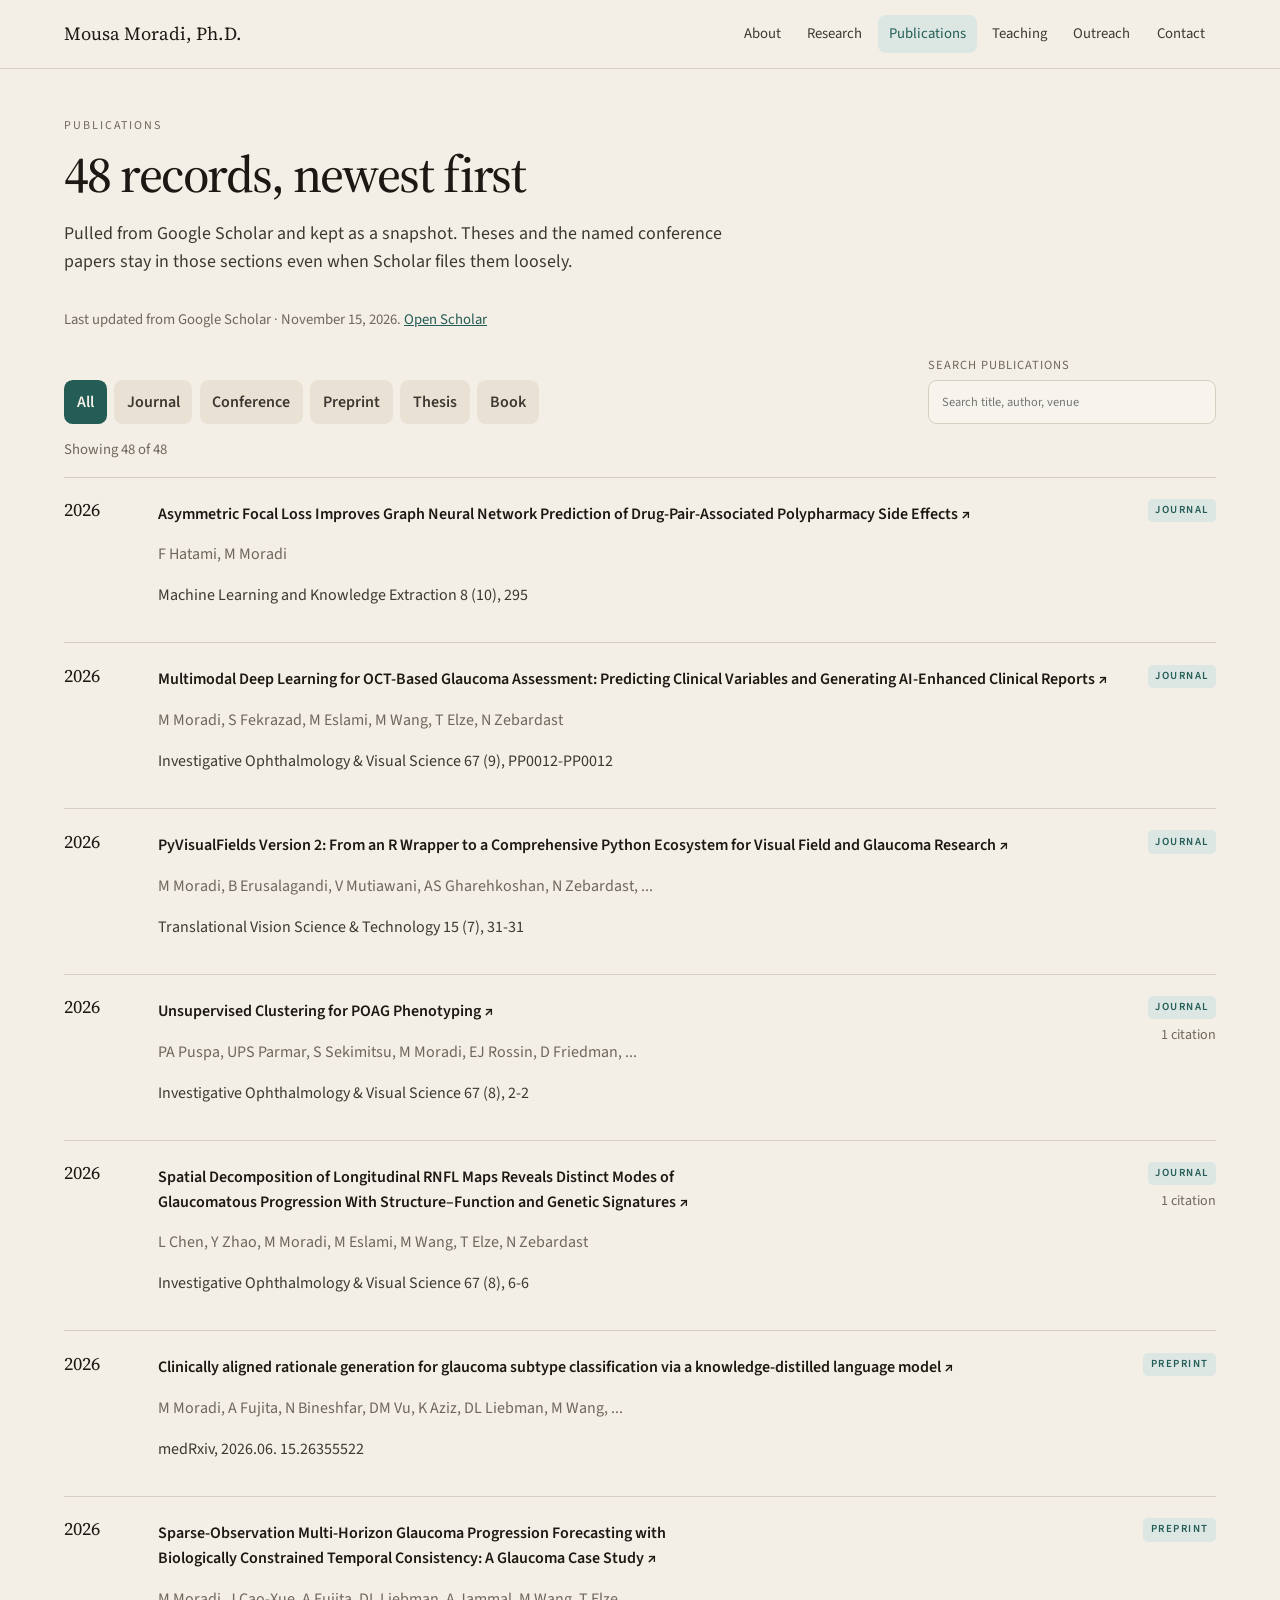
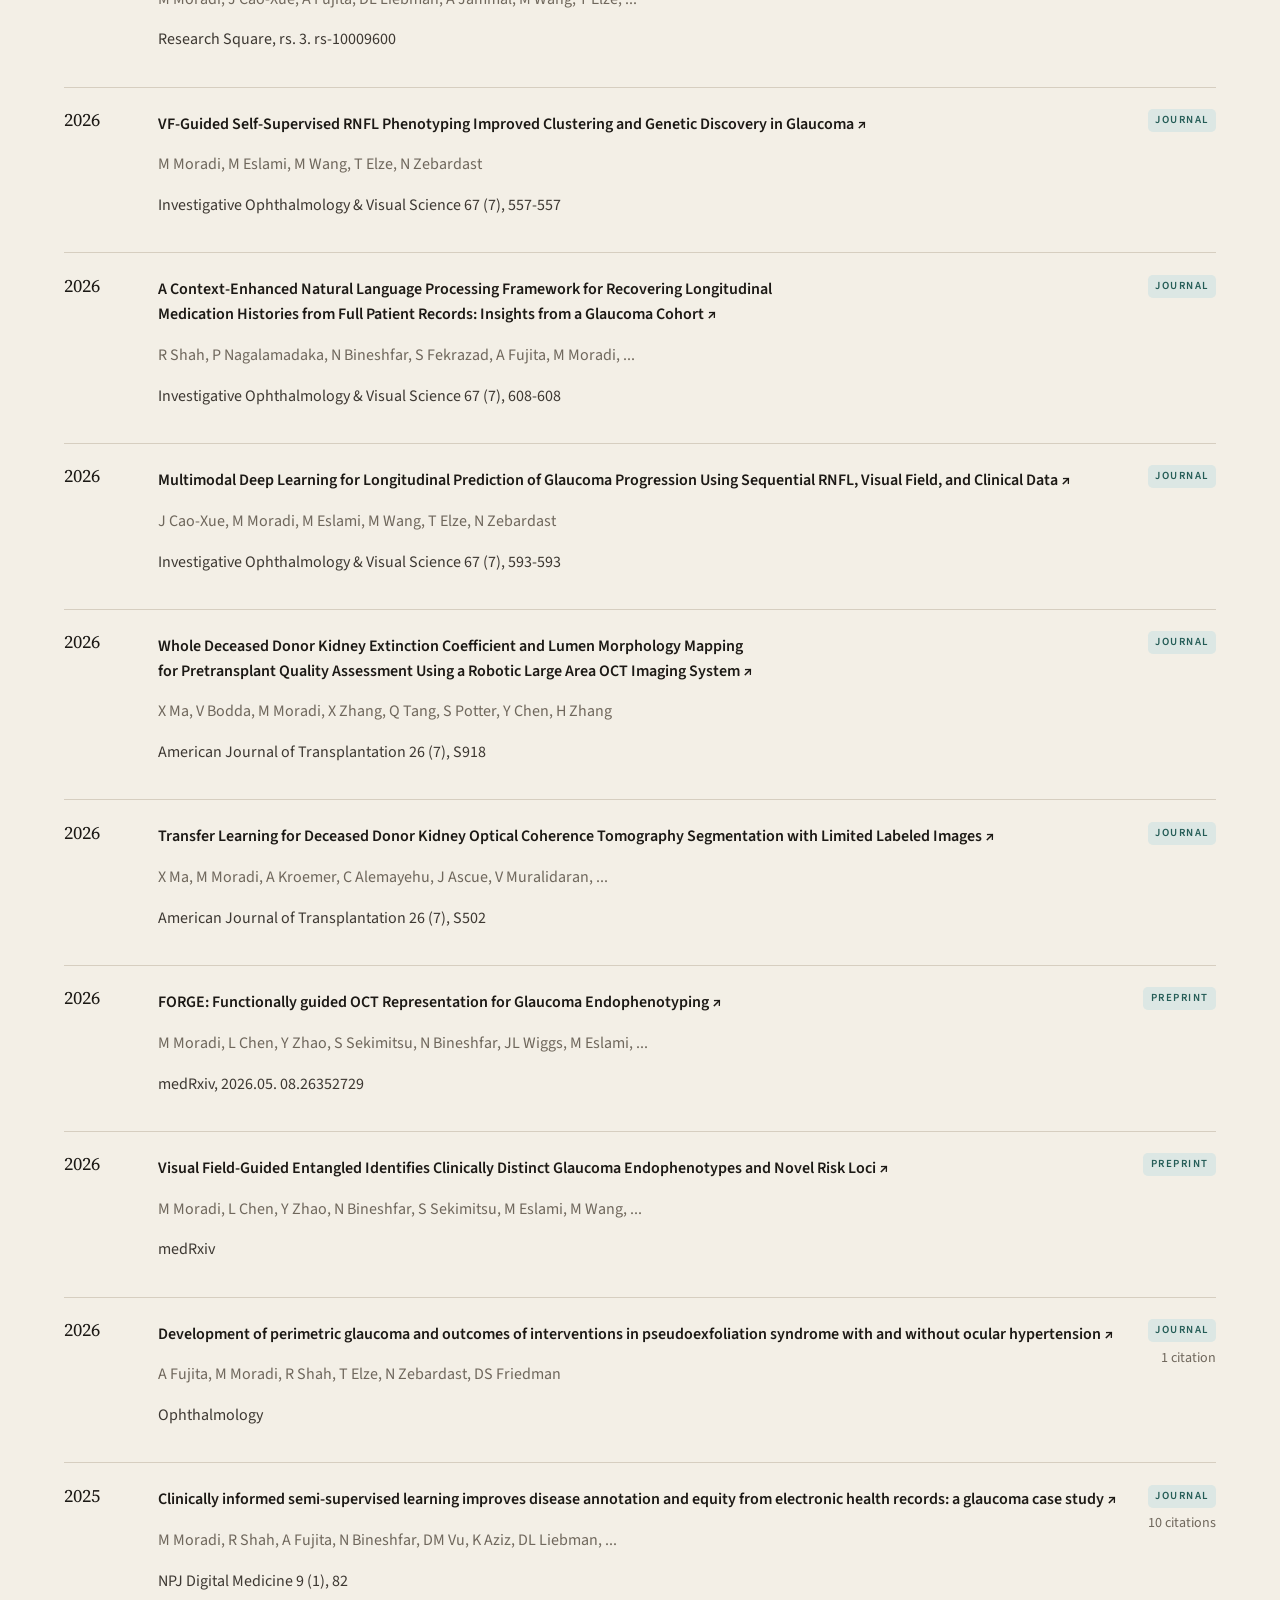
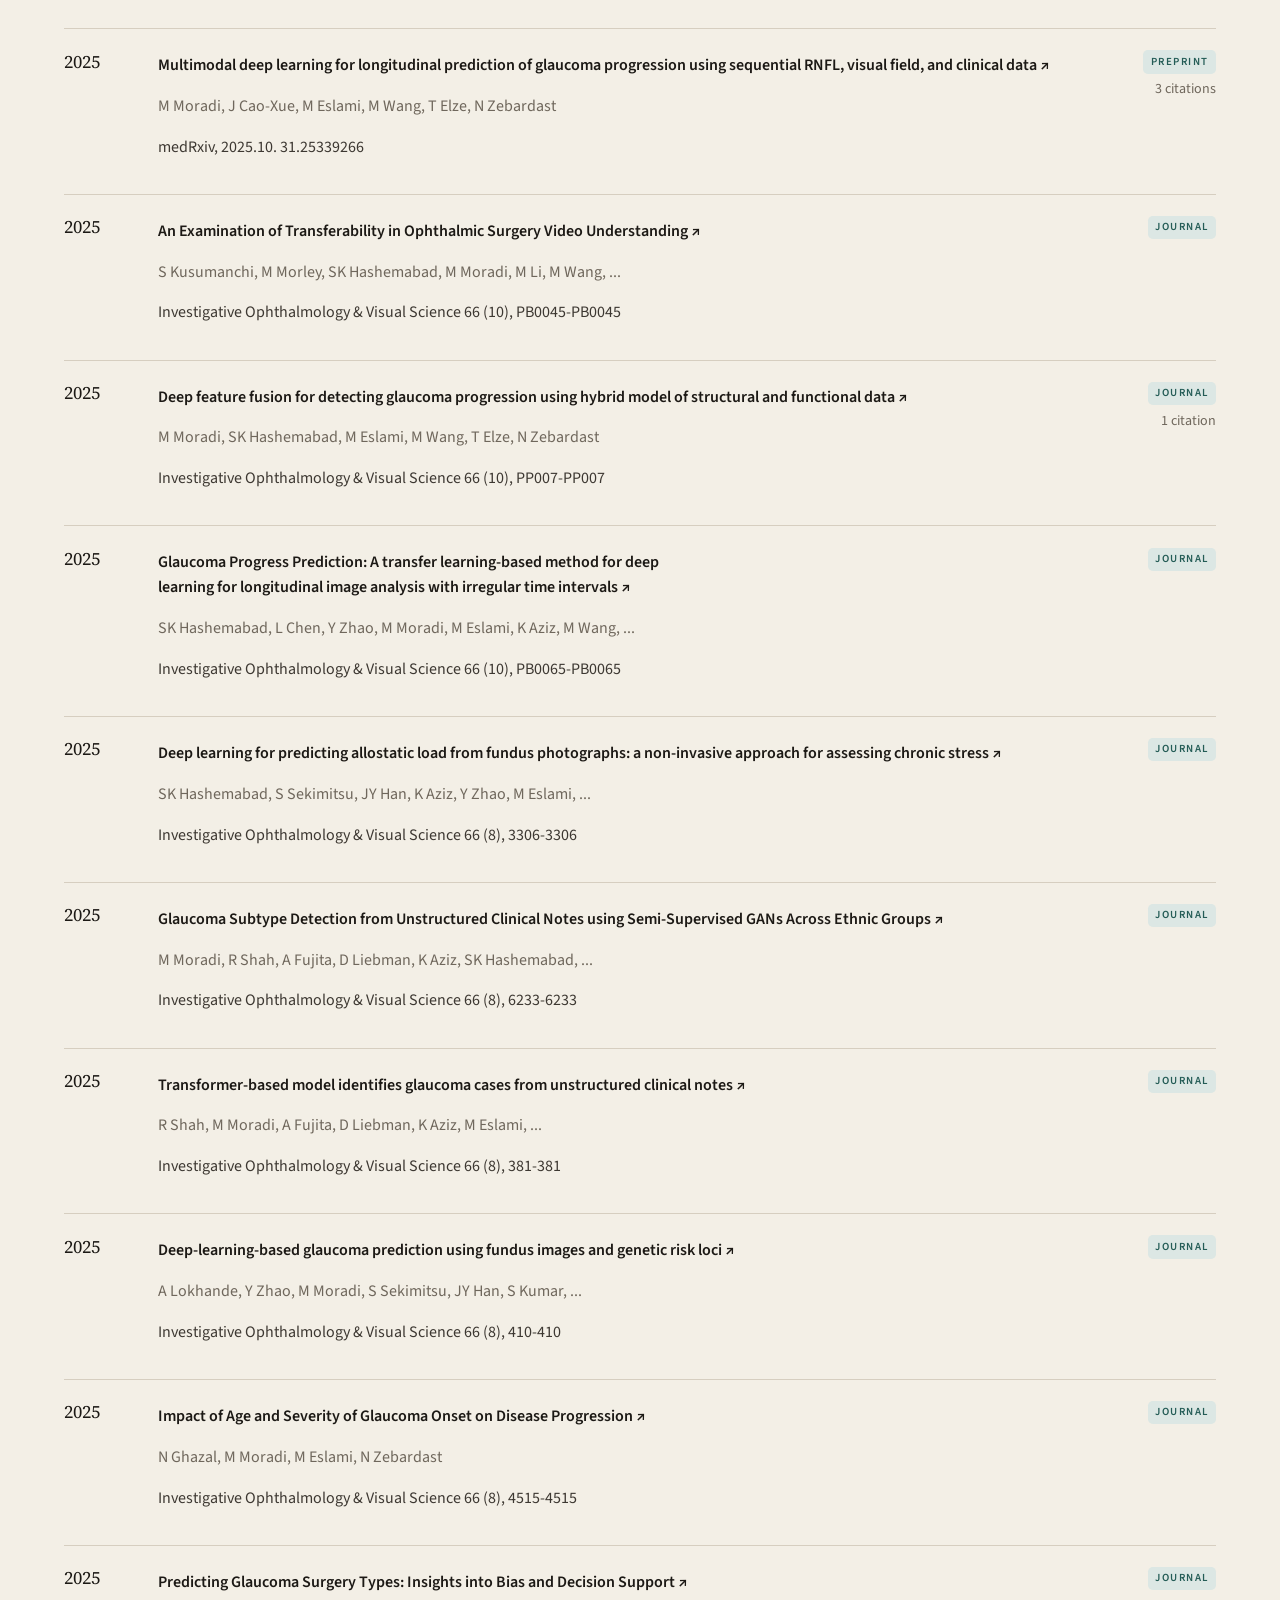
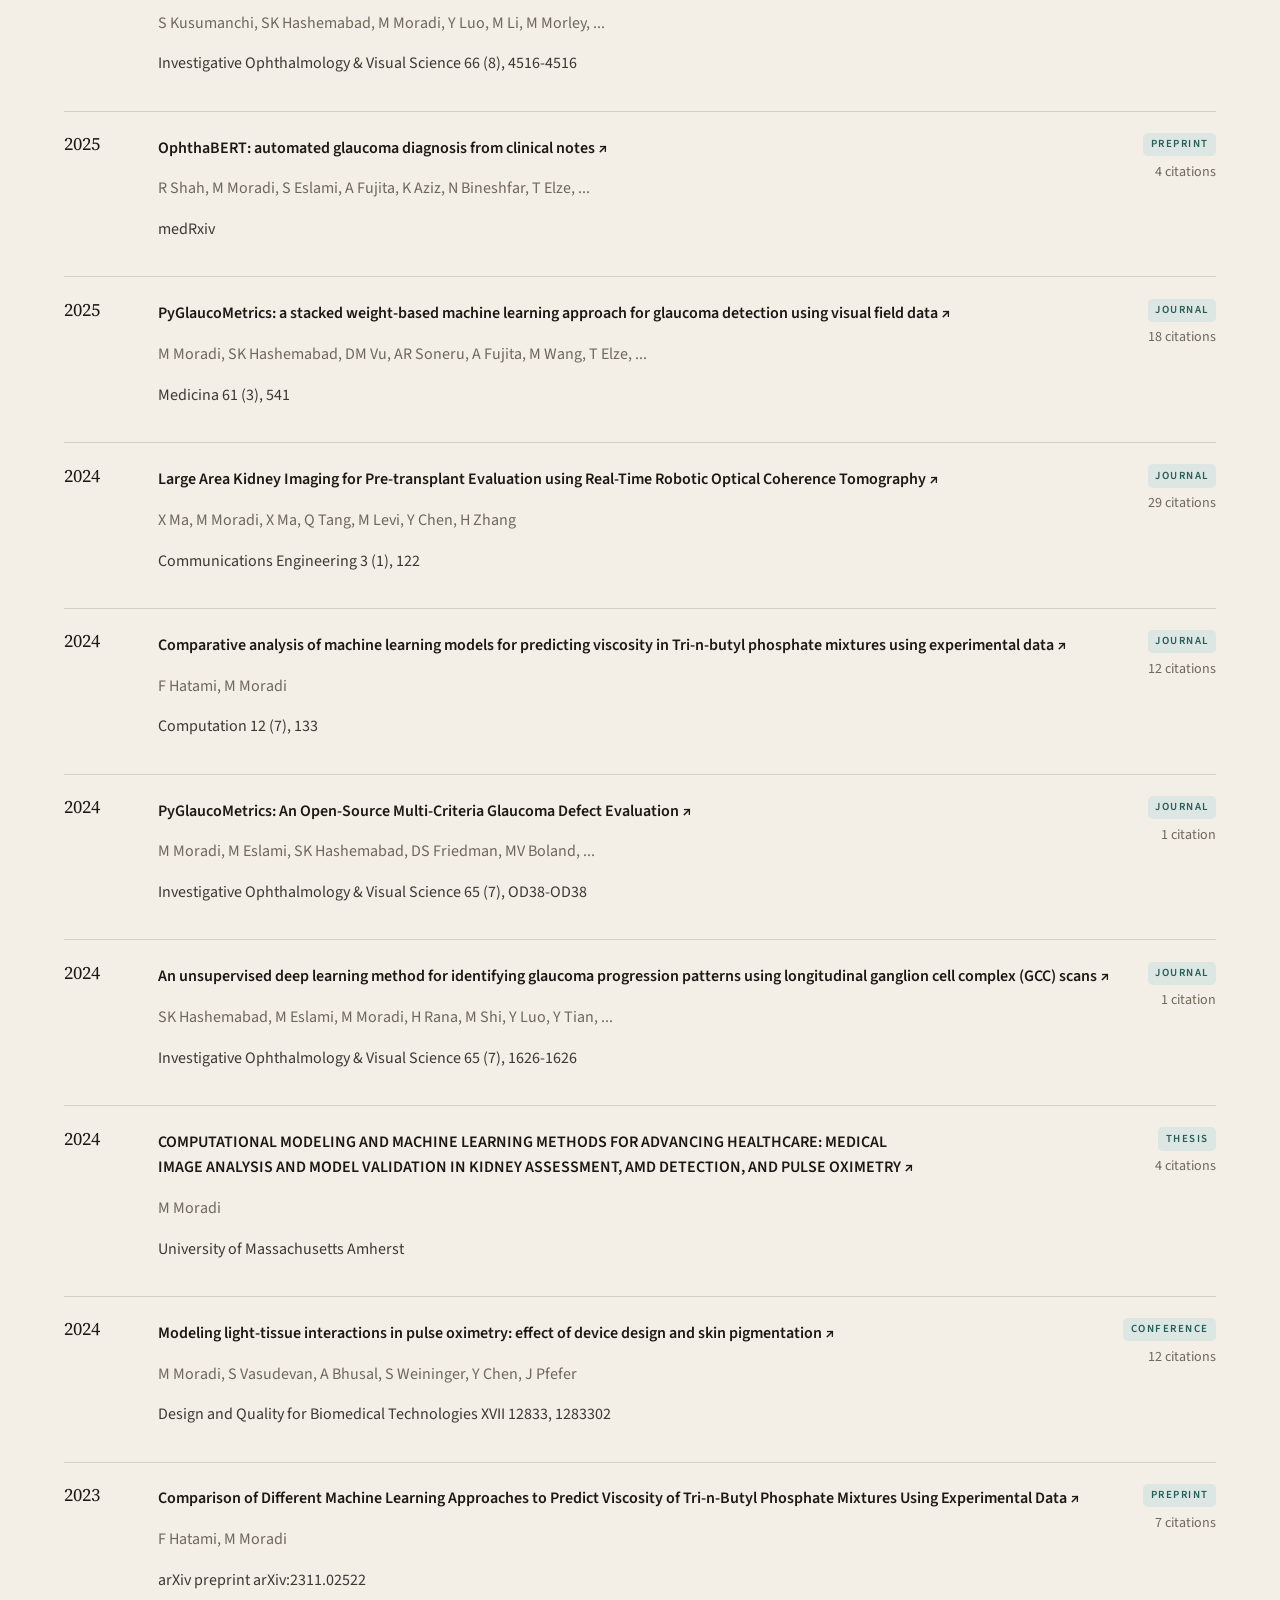
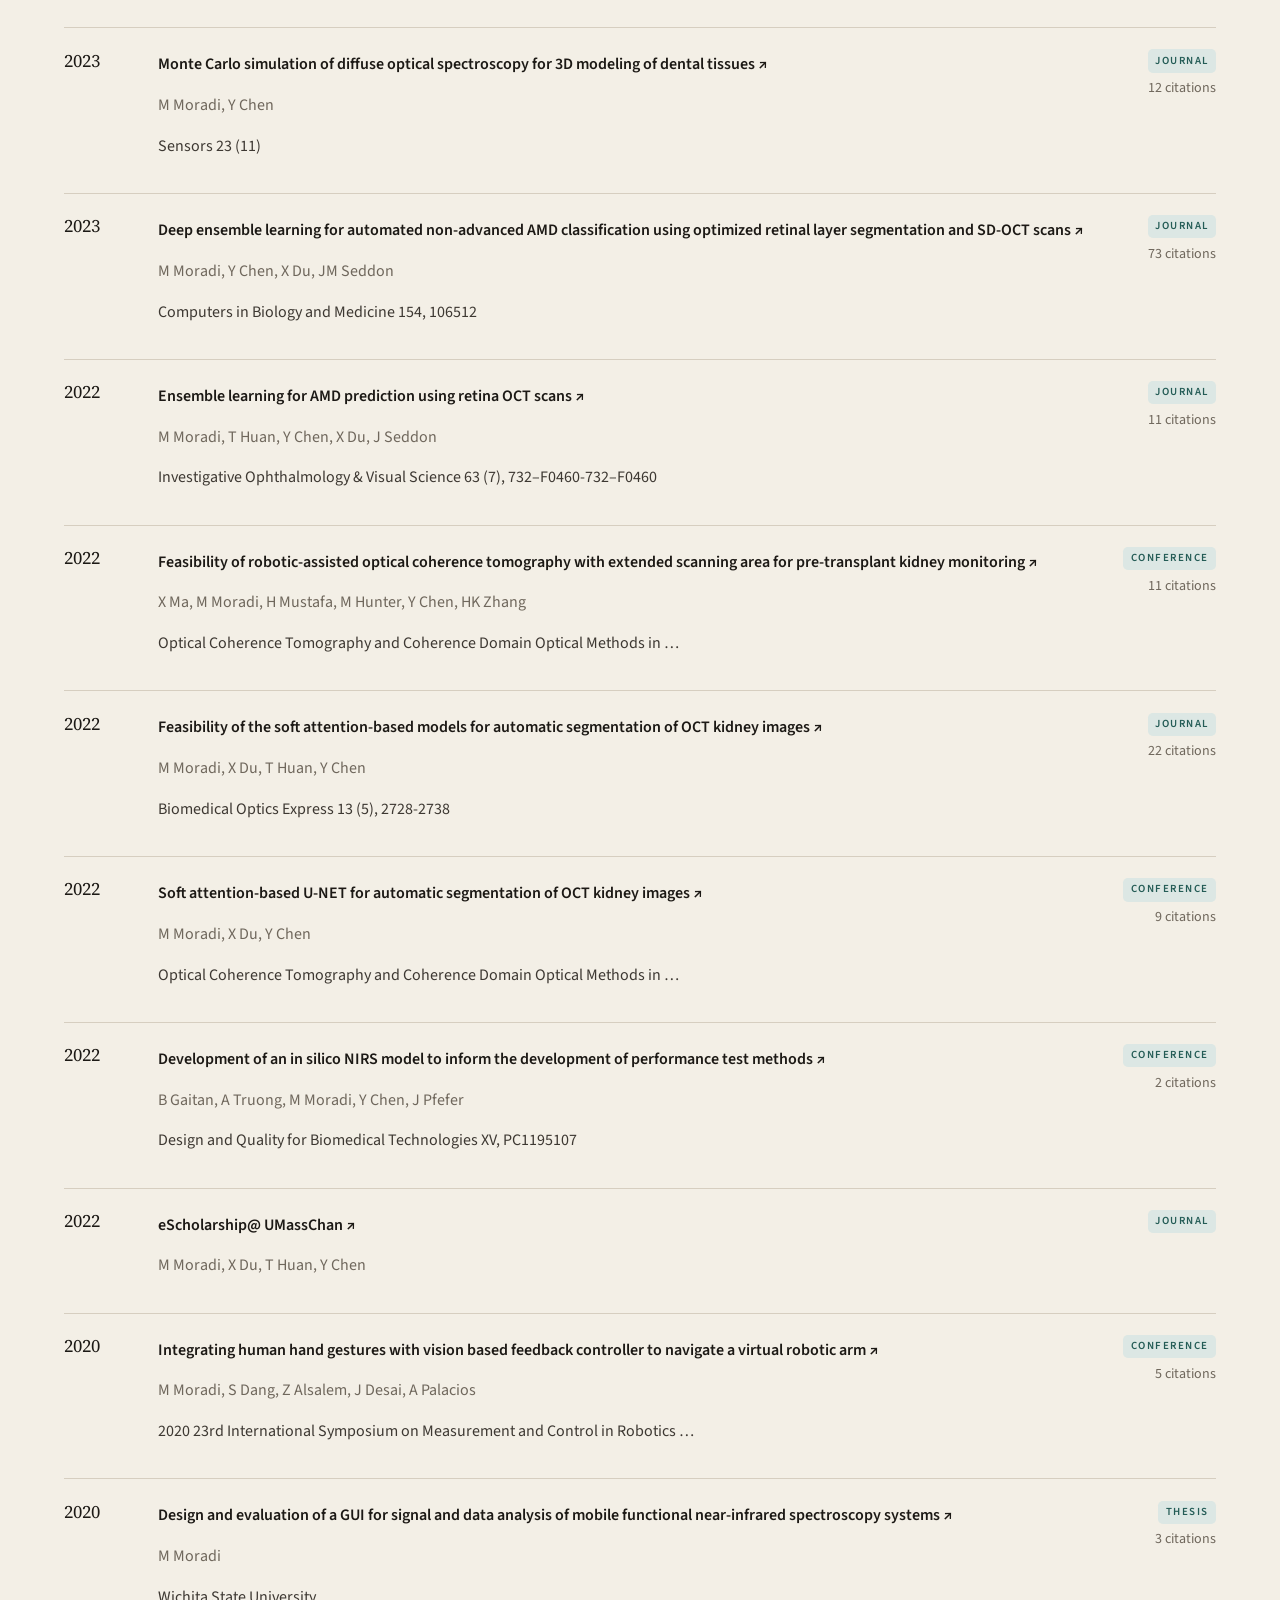
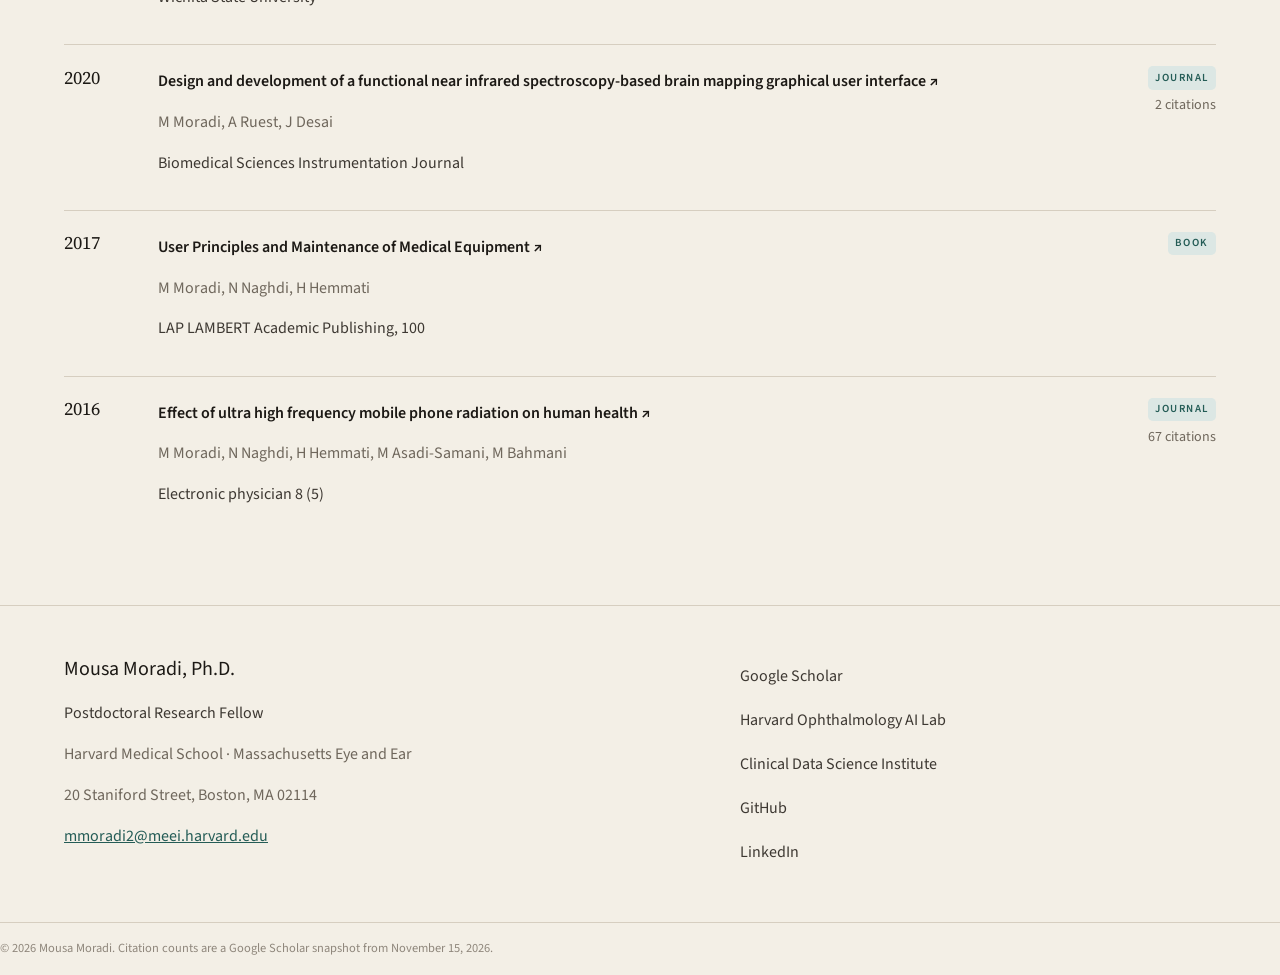
==== publications/index.html @ 9c9edc69 "Add faculty site pages" ====
<!DOCTYPE html>
<html lang="en">
<head>
  <meta charset="utf-8">
  <meta name="viewport" content="width=device-width, initial-scale=1">
  <title>Publications · Mousa Moradi</title>
  <meta name="description" content="48 publications by Mousa Moradi, from a Google Scholar snapshot.">
  <meta name="theme-color" content="#f3efe6">
  <link rel="icon" href="../assets/favicon.svg" type="image/svg+xml">
  <link rel="preconnect" href="https://fonts.googleapis.com">
  <link rel="preconnect" href="https://fonts.gstatic.com" crossorigin>
  <link rel="stylesheet" href="https://fonts.googleapis.com/css2?family=Source+Sans+3:ital,wght@0,400;0,500;0,600;1,400&family=Source+Serif+4:ital,opsz,wght@0,8..60,500;0,8..60,600;1,8..60,450&display=swap">
  <link rel="stylesheet" href="../assets/site.css">
</head>
<body>
  <a class="skip" href="#main">Skip to content</a>
  <header class="site-header">
    <div class="wrap header-bar">
      <a class="brand" href="../index.html">Mousa Moradi, Ph.D.</a>
      <nav class="nav" aria-label="Primary"><a href="../index.html">About</a><a href="../research/">Research</a><a href="../publications/" aria-current="page">Publications</a><a href="../teaching/">Teaching</a><a href="../outreach/">Outreach</a><a href="../contact/">Contact</a></nav>
      <details class="menu">
        <summary>Menu</summary>
        <nav aria-label="Primary mobile"><a href="../index.html">About</a><a href="../research/">Research</a><a href="../publications/" aria-current="page">Publications</a><a href="../teaching/">Teaching</a><a href="../outreach/">Outreach</a><a href="../contact/">Contact</a></nav>
      </details>
    </div>
  </header>
  <main id="main" class="wrap page">
    <header class="page-head">
    <p class="eyebrow">Publications</p>
    <h1>48 records, newest first</h1>
    <p class="lede">Pulled from Google Scholar and kept as a snapshot. Theses and the named conference papers stay in those sections even when Scholar files them loosely.</p>
  </header>
    <p class="scholar-note left">Last updated from Google Scholar · November 15, 2026. <a href="https://scholar.google.com/citations?user=CYKwjg4AAAAJ&amp;hl=en" target="_blank" rel="noopener noreferrer">Open Scholar</a></p>
    <div class="filters">
      <div role="tablist" aria-label="Publication type" id="filters">
        <button type="button" role="tab" aria-selected="true" data-kind="all">All</button>
        <button type="button" role="tab" data-kind="journal">Journal</button>
        <button type="button" role="tab" data-kind="conference">Conference</button>
        <button type="button" role="tab" data-kind="preprint">Preprint</button>
        <button type="button" role="tab" data-kind="thesis">Thesis</button>
        <button type="button" role="tab" data-kind="book">Book</button>
      </div>
      <label>Search publications
        <input id="q" type="search" placeholder="Search title, author, venue">
      </label>
    </div>
    <p class="count" id="count"></p>
    <div id="list"></div>
  </main>
  <footer class="site-footer">
    <div class="wrap footer-grid">
      <div>
        <p class="display name">Mousa Moradi, Ph.D.</p>
        <p class="soft">Postdoctoral Research Fellow</p>
        <p class="muted">Harvard Medical School · Massachusetts Eye and Ear</p>
        <p class="muted address">20 Staniford Street, Boston, MA 02114</p>
        <a class="mail" href="mailto:mmoradi2@meei.harvard.edu">mmoradi2@meei.harvard.edu</a>
      </div>
      <ul class="foot-links"><li><a href="https://scholar.google.com/citations?user=CYKwjg4AAAAJ&amp;hl=en" target="_blank" rel="noopener noreferrer">Google Scholar</a></li><li><a href="https://ophai.hms.harvard.edu/team/mousa-moradi-phd/" target="_blank" rel="noopener noreferrer">Harvard Ophthalmology AI Lab</a></li><li><a href="https://datascience.meei.harvard.edu/teams/dr-mousa-moradi/" target="_blank" rel="noopener noreferrer">Clinical Data Science Institute</a></li><li><a href="https://github.com/Mousamoradi" target="_blank" rel="noopener noreferrer">GitHub</a></li><li><a href="https://www.linkedin.com/in/mousa-moradi-201263a0/" target="_blank" rel="noopener noreferrer">LinkedIn</a></li></ul>
    </div>
    <div class="fine">
      <p class="wrap">© 2026 Mousa Moradi. Citation counts are a Google Scholar snapshot from November 15, 2026.</p>
    </div>
  </footer>
  <script id="papers" type="application/json">[{"id":"2026-asymmetric-focal-loss-improves-graph-neural-network-prediction-of-drug-p","year":2026,"title":"Asymmetric Focal Loss Improves Graph Neural Network Prediction of Drug-Pair-Associated Polypharmacy Side Effects","authors":"F Hatami, M Moradi","venue":"Machine Learning and Knowledge Extraction 8 (10), 295","kind":"journal","href":"https://scholar.google.com/citations?view_op=view_citation&hl=en&user=CYKwjg4AAAAJ&pagesize=100&sortby=pubdate&citation_for_view=CYKwjg4AAAAJ:M05iB0D1s5AC"},{"id":"2026-multimodal-deep-learning-for-oct-based-glaucoma-assessment-predicting-cl","year":2026,"title":"Multimodal Deep Learning for OCT-Based Glaucoma Assessment: Predicting Clinical Variables and Generating AI-Enhanced Clinical Reports","authors":"M Moradi, S Fekrazad, M Eslami, M Wang, T Elze, N Zebardast","venue":"Investigative Ophthalmology & Visual Science 67 (9), PP0012-PP0012","kind":"journal","href":"https://scholar.google.com/citations?view_op=view_citation&hl=en&user=CYKwjg4AAAAJ&pagesize=100&sortby=pubdate&citation_for_view=CYKwjg4AAAAJ:35N4QoGY0k4C"},{"id":"2026-pyvisualfields-version-2-from-an-r-wrapper-to-a-comprehensive-python-eco","year":2026,"title":"PyVisualFields Version 2: From an R Wrapper to a Comprehensive Python Ecosystem for Visual Field and Glaucoma Research","authors":"M Moradi, B Erusalagandi, V Mutiawani, AS Gharehkoshan, N Zebardast, ...","venue":"Translational Vision Science & Technology 15 (7), 31-31","kind":"journal","href":"https://scholar.google.com/citations?view_op=view_citation&hl=en&user=CYKwjg4AAAAJ&pagesize=100&sortby=pubdate&citation_for_view=CYKwjg4AAAAJ:2P1L_qKh6hAC","featured":true},{"id":"2026-unsupervised-clustering-for-poag-phenotyping","year":2026,"title":"Unsupervised Clustering for POAG Phenotyping","authors":"PA Puspa, UPS Parmar, S Sekimitsu, M Moradi, EJ Rossin, D Friedman, ...","venue":"Investigative Ophthalmology & Visual Science 67 (8), 2-2","kind":"journal","href":"https://scholar.google.com/citations?view_op=view_citation&hl=en&user=CYKwjg4AAAAJ&pagesize=100&sortby=pubdate&citation_for_view=CYKwjg4AAAAJ:lSLTfruPkqcC","citations":1},{"id":"2026-spatial-decomposition-of-longitudinal-rnfl-maps-reveals-distinct-modes-o","year":2026,"title":"Spatial Decomposition of Longitudinal RNFL Maps Reveals Distinct Modes of Glaucomatous Progression With Structure–Function and Genetic Signatures","authors":"L Chen, Y Zhao, M Moradi, M Eslami, M Wang, T Elze, N Zebardast","venue":"Investigative Ophthalmology & Visual Science 67 (8), 6-6","kind":"journal","href":"https://scholar.google.com/citations?view_op=view_citation&hl=en&user=CYKwjg4AAAAJ&pagesize=100&sortby=pubdate&citation_for_view=CYKwjg4AAAAJ:blknAaTinKkC","citations":1},{"id":"2026-clinically-aligned-rationale-generation-for-glaucoma-subtype-classificat","year":2026,"title":"Clinically aligned rationale generation for glaucoma subtype classification via a knowledge-distilled language model","authors":"M Moradi, A Fujita, N Bineshfar, DM Vu, K Aziz, DL Liebman, M Wang, ...","venue":"medRxiv, 2026.06. 15.26355522","kind":"preprint","href":"https://huggingface.co/spaces/mousamoradi/Reasoning_CISSGAN","featured":true},{"id":"2026-sparse-observation-multi-horizon-glaucoma-progression-forecasting-with-b","year":2026,"title":"Sparse-Observation Multi-Horizon Glaucoma Progression Forecasting with Biologically Constrained Temporal Consistency: A Glaucoma Case Study","authors":"M Moradi, J Cao-Xue, A Fujita, DL Liebman, A Jammal, M Wang, T Elze, ...","venue":"Research Square, rs. 3. rs-10009600","kind":"preprint","href":"https://github.com/Mousamoradi/Sparse-Observation-Multi-Horizon-Progression","featured":true},{"id":"2026-vf-guided-self-supervised-rnfl-phenotyping-improved-clustering-and-genet","year":2026,"title":"VF-Guided Self-Supervised RNFL Phenotyping Improved Clustering and Genetic Discovery in Glaucoma","authors":"M Moradi, M Eslami, M Wang, T Elze, N Zebardast","venue":"Investigative Ophthalmology & Visual Science 67 (7), 557-557","kind":"journal","href":"https://scholar.google.com/citations?view_op=view_citation&hl=en&user=CYKwjg4AAAAJ&pagesize=100&sortby=pubdate&citation_for_view=CYKwjg4AAAAJ:J_g5lzvAfSwC"},{"id":"2026-a-context-enhanced-natural-language-processing-framework-for-recovering-","year":2026,"title":"A Context-Enhanced Natural Language Processing Framework for Recovering Longitudinal Medication Histories from Full Patient Records: Insights from a Glaucoma Cohort","authors":"R Shah, P Nagalamadaka, N Bineshfar, S Fekrazad, A Fujita, M Moradi, ...","venue":"Investigative Ophthalmology & Visual Science 67 (7), 608-608","kind":"journal","href":"https://scholar.google.com/citations?view_op=view_citation&hl=en&user=CYKwjg4AAAAJ&pagesize=100&sortby=pubdate&citation_for_view=CYKwjg4AAAAJ:NaGl4SEjCO4C"},{"id":"2026-multimodal-deep-learning-for-longitudinal-prediction-of-glaucoma-progres","year":2026,"title":"Multimodal Deep Learning for Longitudinal Prediction of Glaucoma Progression Using Sequential RNFL, Visual Field, and Clinical Data","authors":"J Cao-Xue, M Moradi, M Eslami, M Wang, T Elze, N Zebardast","venue":"Investigative Ophthalmology & Visual Science 67 (7), 593-593","kind":"journal","href":"https://scholar.google.com/citations?view_op=view_citation&hl=en&user=CYKwjg4AAAAJ&pagesize=100&sortby=pubdate&citation_for_view=CYKwjg4AAAAJ:RGFaLdJalmkC"},{"id":"2026-whole-deceased-donor-kidney-extinction-coefficient-and-lumen-morphology-","year":2026,"title":"Whole Deceased Donor Kidney Extinction Coefficient and Lumen Morphology Mapping for Pretransplant Quality Assessment Using a Robotic Large Area OCT Imaging System","authors":"X Ma, V Bodda, M Moradi, X Zhang, Q Tang, S Potter, Y Chen, H Zhang","venue":"American Journal of Transplantation 26 (7), S918","kind":"journal","href":"https://scholar.google.com/citations?view_op=view_citation&hl=en&user=CYKwjg4AAAAJ&pagesize=100&sortby=pubdate&citation_for_view=CYKwjg4AAAAJ:O3NaXMp0MMsC"},{"id":"2026-transfer-learning-for-deceased-donor-kidney-optical-coherence-tomography","year":2026,"title":"Transfer Learning for Deceased Donor Kidney Optical Coherence Tomography Segmentation with Limited Labeled Images","authors":"X Ma, M Moradi, A Kroemer, C Alemayehu, J Ascue, V Muralidaran, ...","venue":"American Journal of Transplantation 26 (7), S502","kind":"journal","href":"https://scholar.google.com/citations?view_op=view_citation&hl=en&user=CYKwjg4AAAAJ&pagesize=100&sortby=pubdate&citation_for_view=CYKwjg4AAAAJ:GnPB-g6toBAC"},{"id":"2026-forge-functionally-guided-oct-representation-for-glaucoma-endophenotypin","year":2026,"title":"FORGE: Functionally guided OCT Representation for Glaucoma Endophenotyping","authors":"M Moradi, L Chen, Y Zhao, S Sekimitsu, N Bineshfar, JL Wiggs, M Eslami, ...","venue":"medRxiv, 2026.05. 08.26352729","kind":"preprint","href":"https://scholar.google.com/citations?view_op=view_citation&hl=en&user=CYKwjg4AAAAJ&pagesize=100&sortby=pubdate&citation_for_view=CYKwjg4AAAAJ:BqipwSGYUEgC"},{"id":"2026-visual-field-guided-entangled-identifies-clinically-distinct-glaucoma-en","year":2026,"title":"Visual Field-Guided Entangled Identifies Clinically Distinct Glaucoma Endophenotypes and Novel Risk Loci","authors":"M Moradi, L Chen, Y Zhao, N Bineshfar, S Sekimitsu, M Eslami, M Wang, ...","venue":"medRxiv","kind":"preprint","href":"https://scholar.google.com/citations?view_op=view_citation&hl=en&user=CYKwjg4AAAAJ&pagesize=100&sortby=pubdate&citation_for_view=CYKwjg4AAAAJ:hMod-77fHWUC"},{"id":"2026-development-of-perimetric-glaucoma-and-outcomes-of-interventions-in-pseu","year":2026,"title":"Development of perimetric glaucoma and outcomes of interventions in pseudoexfoliation syndrome with and without ocular hypertension","authors":"A Fujita, M Moradi, R Shah, T Elze, N Zebardast, DS Friedman","venue":"Ophthalmology","kind":"journal","href":"https://scholar.google.com/citations?view_op=view_citation&hl=en&user=CYKwjg4AAAAJ&pagesize=100&sortby=pubdate&citation_for_view=CYKwjg4AAAAJ:JV2RwH3_ST0C","citations":1},{"id":"2025-clinically-informed-semi-supervised-learning-improves-disease-annotation","year":2025,"title":"Clinically informed semi-supervised learning improves disease annotation and equity from electronic health records: a glaucoma case study","authors":"M Moradi, R Shah, A Fujita, N Bineshfar, DM Vu, K Aziz, DL Liebman, ...","venue":"NPJ Digital Medicine 9 (1), 82","kind":"journal","href":"https://doi.org/10.1038/s41746-025-02267-w","citations":10,"featured":true},{"id":"2025-multimodal-deep-learning-for-longitudinal-prediction-of-glaucoma-progres","year":2025,"title":"Multimodal deep learning for longitudinal prediction of glaucoma progression using sequential RNFL, visual field, and clinical data","authors":"M Moradi, J Cao-Xue, M Eslami, M Wang, T Elze, N Zebardast","venue":"medRxiv, 2025.10. 31.25339266","kind":"preprint","href":"https://scholar.google.com/citations?view_op=view_citation&hl=en&user=CYKwjg4AAAAJ&pagesize=100&sortby=pubdate&citation_for_view=CYKwjg4AAAAJ:maZDTaKrznsC","citations":3},{"id":"2025-an-examination-of-transferability-in-ophthalmic-surgery-video-understand","year":2025,"title":"An Examination of Transferability in Ophthalmic Surgery Video Understanding","authors":"S Kusumanchi, M Morley, SK Hashemabad, M Moradi, M Li, M Wang, ...","venue":"Investigative Ophthalmology & Visual Science 66 (10), PB0045-PB0045","kind":"journal","href":"https://scholar.google.com/citations?view_op=view_citation&hl=en&user=CYKwjg4AAAAJ&pagesize=100&sortby=pubdate&citation_for_view=CYKwjg4AAAAJ:iH-uZ7U-co4C"},{"id":"2025-deep-feature-fusion-for-detecting-glaucoma-progression-using-hybrid-mode","year":2025,"title":"Deep feature fusion for detecting glaucoma progression using hybrid model of structural and functional data","authors":"M Moradi, SK Hashemabad, M Eslami, M Wang, T Elze, N Zebardast","venue":"Investigative Ophthalmology & Visual Science 66 (10), PP007-PP007","kind":"journal","href":"https://scholar.google.com/citations?view_op=view_citation&hl=en&user=CYKwjg4AAAAJ&pagesize=100&sortby=pubdate&citation_for_view=CYKwjg4AAAAJ:r0BpntZqJG4C","citations":1},{"id":"2025-glaucoma-progress-prediction-a-transfer-learning-based-method-for-deep-l","year":2025,"title":"Glaucoma Progress Prediction: A transfer learning-based method for deep learning for longitudinal image analysis with irregular time intervals","authors":"SK Hashemabad, L Chen, Y Zhao, M Moradi, M Eslami, K Aziz, M Wang, ...","venue":"Investigative Ophthalmology & Visual Science 66 (10), PB0065-PB0065","kind":"journal","href":"https://scholar.google.com/citations?view_op=view_citation&hl=en&user=CYKwjg4AAAAJ&pagesize=100&sortby=pubdate&citation_for_view=CYKwjg4AAAAJ:j3f4tGmQtD8C"},{"id":"2025-deep-learning-for-predicting-allostatic-load-from-fundus-photographs-a-n","year":2025,"title":"Deep learning for predicting allostatic load from fundus photographs: a non-invasive approach for assessing chronic stress","authors":"SK Hashemabad, S Sekimitsu, JY Han, K Aziz, Y Zhao, M Eslami, ...","venue":"Investigative Ophthalmology & Visual Science 66 (8), 3306-3306","kind":"journal","href":"https://scholar.google.com/citations?view_op=view_citation&hl=en&user=CYKwjg4AAAAJ&pagesize=100&sortby=pubdate&citation_for_view=CYKwjg4AAAAJ:4JMBOYKVnBMC"},{"id":"2025-glaucoma-subtype-detection-from-unstructured-clinical-notes-using-semi-s","year":2025,"title":"Glaucoma Subtype Detection from Unstructured Clinical Notes using Semi-Supervised GANs Across Ethnic Groups","authors":"M Moradi, R Shah, A Fujita, D Liebman, K Aziz, SK Hashemabad, ...","venue":"Investigative Ophthalmology & Visual Science 66 (8), 6233-6233","kind":"journal","href":"https://scholar.google.com/citations?view_op=view_citation&hl=en&user=CYKwjg4AAAAJ&pagesize=100&sortby=pubdate&citation_for_view=CYKwjg4AAAAJ:RHpTSmoSYBkC"},{"id":"2025-transformer-based-model-identifies-glaucoma-cases-from-unstructured-clin","year":2025,"title":"Transformer-based model identifies glaucoma cases from unstructured clinical notes","authors":"R Shah, M Moradi, A Fujita, D Liebman, K Aziz, M Eslami, ...","venue":"Investigative Ophthalmology & Visual Science 66 (8), 381-381","kind":"journal","href":"https://scholar.google.com/citations?view_op=view_citation&hl=en&user=CYKwjg4AAAAJ&pagesize=100&sortby=pubdate&citation_for_view=CYKwjg4AAAAJ:_Qo2XoVZTnwC"},{"id":"2025-deep-learning-based-glaucoma-prediction-using-fundus-images-and-genetic-","year":2025,"title":"Deep-learning-based glaucoma prediction using fundus images and genetic risk loci","authors":"A Lokhande, Y Zhao, M Moradi, S Sekimitsu, JY Han, S Kumar, ...","venue":"Investigative Ophthalmology & Visual Science 66 (8), 410-410","kind":"journal","href":"https://scholar.google.com/citations?view_op=view_citation&hl=en&user=CYKwjg4AAAAJ&pagesize=100&sortby=pubdate&citation_for_view=CYKwjg4AAAAJ:e5wmG9Sq2KIC"},{"id":"2025-impact-of-age-and-severity-of-glaucoma-onset-on-disease-progression","year":2025,"title":"Impact of Age and Severity of Glaucoma Onset on Disease Progression","authors":"N Ghazal, M Moradi, M Eslami, N Zebardast","venue":"Investigative Ophthalmology & Visual Science 66 (8), 4515-4515","kind":"journal","href":"https://scholar.google.com/citations?view_op=view_citation&hl=en&user=CYKwjg4AAAAJ&pagesize=100&sortby=pubdate&citation_for_view=CYKwjg4AAAAJ:R3hNpaxXUhUC"},{"id":"2025-predicting-glaucoma-surgery-types-insights-into-bias-and-decision-suppor","year":2025,"title":"Predicting Glaucoma Surgery Types: Insights into Bias and Decision Support","authors":"S Kusumanchi, SK Hashemabad, M Moradi, Y Luo, M Li, M Morley, ...","venue":"Investigative Ophthalmology & Visual Science 66 (8), 4516-4516","kind":"journal","href":"https://scholar.google.com/citations?view_op=view_citation&hl=en&user=CYKwjg4AAAAJ&pagesize=100&sortby=pubdate&citation_for_view=CYKwjg4AAAAJ:TQgYirikUcIC"},{"id":"2025-ophthabert-automated-glaucoma-diagnosis-from-clinical-notes","year":2025,"title":"OphthaBERT: automated glaucoma diagnosis from clinical notes","authors":"R Shah, M Moradi, S Eslami, A Fujita, K Aziz, N Bineshfar, T Elze, ...","venue":"medRxiv","kind":"preprint","href":"https://doi.org/10.1101/2025.06.08.25329151","citations":4},{"id":"2025-pyglaucometrics-a-stacked-weight-based-machine-learning-approach-for-gla","year":2025,"title":"PyGlaucoMetrics: a stacked weight-based machine learning approach for glaucoma detection using visual field data","authors":"M Moradi, SK Hashemabad, DM Vu, AR Soneru, A Fujita, M Wang, T Elze, ...","venue":"Medicina 61 (3), 541","kind":"journal","href":"https://scholar.google.com/citations?view_op=view_citation&hl=en&user=CYKwjg4AAAAJ&pagesize=100&sortby=pubdate&citation_for_view=CYKwjg4AAAAJ:mB3voiENLucC","citations":18},{"id":"2024-large-area-kidney-imaging-for-pre-transplant-evaluation-using-real-time-","year":2024,"title":"Large Area Kidney Imaging for Pre-transplant Evaluation using Real-Time Robotic Optical Coherence Tomography","authors":"X Ma, M Moradi, X Ma, Q Tang, M Levi, Y Chen, H Zhang","venue":"Communications Engineering 3 (1), 122","kind":"journal","href":"https://scholar.google.com/citations?view_op=view_citation&hl=en&user=CYKwjg4AAAAJ&pagesize=100&sortby=pubdate&citation_for_view=CYKwjg4AAAAJ:dhFuZR0502QC","citations":29},{"id":"2024-comparative-analysis-of-machine-learning-models-for-predicting-viscosity","year":2024,"title":"Comparative analysis of machine learning models for predicting viscosity in Tri-n-butyl phosphate mixtures using experimental data","authors":"F Hatami, M Moradi","venue":"Computation 12 (7), 133","kind":"journal","href":"https://scholar.google.com/citations?view_op=view_citation&hl=en&user=CYKwjg4AAAAJ&pagesize=100&sortby=pubdate&citation_for_view=CYKwjg4AAAAJ:IWHjjKOFINEC","citations":12},{"id":"2024-pyglaucometrics-an-open-source-multi-criteria-glaucoma-defect-evaluation","year":2024,"title":"PyGlaucoMetrics: An Open-Source Multi-Criteria Glaucoma Defect Evaluation","authors":"M Moradi, M Eslami, SK Hashemabad, DS Friedman, MV Boland, ...","venue":"Investigative Ophthalmology & Visual Science 65 (7), OD38-OD38","kind":"journal","href":"https://scholar.google.com/citations?view_op=view_citation&hl=en&user=CYKwjg4AAAAJ&pagesize=100&sortby=pubdate&citation_for_view=CYKwjg4AAAAJ:qUcmZB5y_30C","citations":1},{"id":"2024-an-unsupervised-deep-learning-method-for-identifying-glaucoma-progressio","year":2024,"title":"An unsupervised deep learning method for identifying glaucoma progression patterns using longitudinal ganglion cell complex (GCC) scans","authors":"SK Hashemabad, M Eslami, M Moradi, H Rana, M Shi, Y Luo, Y Tian, ...","venue":"Investigative Ophthalmology & Visual Science 65 (7), 1626-1626","kind":"journal","href":"https://scholar.google.com/citations?view_op=view_citation&hl=en&user=CYKwjg4AAAAJ&pagesize=100&sortby=pubdate&citation_for_view=CYKwjg4AAAAJ:ZeXyd9-uunAC","citations":1},{"id":"2024-computational-modeling-and-machine-learning-methods-for-advancing-health","year":2024,"title":"COMPUTATIONAL MODELING AND MACHINE LEARNING METHODS FOR ADVANCING HEALTHCARE: MEDICAL IMAGE ANALYSIS AND MODEL VALIDATION IN KIDNEY ASSESSMENT, AMD DETECTION, AND PULSE OXIMETRY","authors":"M Moradi","venue":"University of Massachusetts Amherst","kind":"thesis","href":"https://scholar.google.com/citations?view_op=view_citation&hl=en&user=CYKwjg4AAAAJ&pagesize=100&sortby=pubdate&citation_for_view=CYKwjg4AAAAJ:-f6ydRqryjwC","citations":4},{"id":"2024-modeling-light-tissue-interactions-in-pulse-oximetry-effect-of-device-de","year":2024,"title":"Modeling light-tissue interactions in pulse oximetry: effect of device design and skin pigmentation","authors":"M Moradi, S Vasudevan, A Bhusal, S Weininger, Y Chen, J Pfefer","venue":"Design and Quality for Biomedical Technologies XVII 12833, 1283302","kind":"conference","href":"https://scholar.google.com/citations?view_op=view_citation&hl=en&user=CYKwjg4AAAAJ&pagesize=100&sortby=pubdate&citation_for_view=CYKwjg4AAAAJ:L8Ckcad2t8MC","citations":12},{"id":"2023-comparison-of-different-machine-learning-approaches-to-predict-viscosity","year":2023,"title":"Comparison of Different Machine Learning Approaches to Predict Viscosity of Tri-n-Butyl Phosphate Mixtures Using Experimental Data","authors":"F Hatami, M Moradi","venue":"arXiv preprint arXiv:2311.02522","kind":"preprint","href":"https://scholar.google.com/citations?view_op=view_citation&hl=en&user=CYKwjg4AAAAJ&pagesize=100&sortby=pubdate&citation_for_view=CYKwjg4AAAAJ:7PzlFSSx8tAC","citations":7},{"id":"2023-monte-carlo-simulation-of-diffuse-optical-spectroscopy-for-3d-modeling-o","year":2023,"title":"Monte Carlo simulation of diffuse optical spectroscopy for 3D modeling of dental tissues","authors":"M Moradi, Y Chen","venue":"Sensors 23 (11)","kind":"journal","href":"https://scholar.google.com/citations?view_op=view_citation&hl=en&user=CYKwjg4AAAAJ&pagesize=100&sortby=pubdate&citation_for_view=CYKwjg4AAAAJ:9ZlFYXVOiuMC","citations":12},{"id":"2023-deep-ensemble-learning-for-automated-non-advanced-amd-classification-usi","year":2023,"title":"Deep ensemble learning for automated non-advanced AMD classification using optimized retinal layer segmentation and SD-OCT scans","authors":"M Moradi, Y Chen, X Du, JM Seddon","venue":"Computers in Biology and Medicine 154, 106512","kind":"journal","href":"https://scholar.google.com/citations?view_op=view_citation&hl=en&user=CYKwjg4AAAAJ&pagesize=100&sortby=pubdate&citation_for_view=CYKwjg4AAAAJ:aqlVkmm33-oC","citations":73},{"id":"2022-ensemble-learning-for-amd-prediction-using-retina-oct-scans","year":2022,"title":"Ensemble learning for AMD prediction using retina OCT scans","authors":"M Moradi, T Huan, Y Chen, X Du, J Seddon","venue":"Investigative Ophthalmology & Visual Science 63 (7), 732–F0460-732–F0460","kind":"journal","href":"https://scholar.google.com/citations?view_op=view_citation&hl=en&user=CYKwjg4AAAAJ&pagesize=100&sortby=pubdate&citation_for_view=CYKwjg4AAAAJ:MXK_kJrjxJIC","citations":11},{"id":"2022-feasibility-of-robotic-assisted-optical-coherence-tomography-with-extend","year":2022,"title":"Feasibility of robotic-assisted optical coherence tomography with extended scanning area for pre-transplant kidney monitoring","authors":"X Ma, M Moradi, H Mustafa, M Hunter, Y Chen, HK Zhang","venue":"Optical Coherence Tomography and Coherence Domain Optical Methods in …","kind":"conference","href":"https://scholar.google.com/citations?view_op=view_citation&hl=en&user=CYKwjg4AAAAJ&pagesize=100&sortby=pubdate&citation_for_view=CYKwjg4AAAAJ:hqOjcs7Dif8C","citations":11},{"id":"2022-feasibility-of-the-soft-attention-based-models-for-automatic-segmentatio","year":2022,"title":"Feasibility of the soft attention-based models for automatic segmentation of OCT kidney images","authors":"M Moradi, X Du, T Huan, Y Chen","venue":"Biomedical Optics Express 13 (5), 2728-2738","kind":"journal","href":"https://scholar.google.com/citations?view_op=view_citation&hl=en&user=CYKwjg4AAAAJ&pagesize=100&sortby=pubdate&citation_for_view=CYKwjg4AAAAJ:Wp0gIr-vW9MC","citations":22},{"id":"2022-soft-attention-based-u-net-for-automatic-segmentation-of-oct-kidney-imag","year":2022,"title":"Soft attention-based U-NET for automatic segmentation of OCT kidney images","authors":"M Moradi, X Du, Y Chen","venue":"Optical Coherence Tomography and Coherence Domain Optical Methods in …","kind":"conference","href":"https://scholar.google.com/citations?view_op=view_citation&hl=en&user=CYKwjg4AAAAJ&pagesize=100&sortby=pubdate&citation_for_view=CYKwjg4AAAAJ:0EnyYjriUFMC","citations":9},{"id":"2022-development-of-an-in-silico-nirs-model-to-inform-the-development-of-perf","year":2022,"title":"Development of an in silico NIRS model to inform the development of performance test methods","authors":"B Gaitan, A Truong, M Moradi, Y Chen, J Pfefer","venue":"Design and Quality for Biomedical Technologies XV, PC1195107","kind":"conference","href":"https://scholar.google.com/citations?view_op=view_citation&hl=en&user=CYKwjg4AAAAJ&pagesize=100&sortby=pubdate&citation_for_view=CYKwjg4AAAAJ:Se3iqnhoufwC","citations":2},{"id":"2022-escholarship-umasschan","year":2022,"title":"eScholarship@ UMassChan","authors":"M Moradi, X Du, T Huan, Y Chen","venue":"","kind":"journal","href":"https://scholar.google.com/citations?view_op=view_citation&hl=en&user=CYKwjg4AAAAJ&pagesize=100&sortby=pubdate&citation_for_view=CYKwjg4AAAAJ:70eg2SAEIzsC"},{"id":"2020-integrating-human-hand-gestures-with-vision-based-feedback-controller-to","year":2020,"title":"Integrating human hand gestures with vision based feedback controller to navigate a virtual robotic arm","authors":"M Moradi, S Dang, Z Alsalem, J Desai, A Palacios","venue":"2020 23rd International Symposium on Measurement and Control in Robotics …","kind":"conference","href":"https://scholar.google.com/citations?view_op=view_citation&hl=en&user=CYKwjg4AAAAJ&pagesize=100&sortby=pubdate&citation_for_view=CYKwjg4AAAAJ:YsMSGLbcyi4C","citations":5},{"id":"2020-design-and-evaluation-of-a-gui-for-signal-and-data-analysis-of-mobile-fu","year":2020,"title":"Design and evaluation of a GUI for signal and data analysis of mobile functional near-infrared spectroscopy systems","authors":"M Moradi","venue":"Wichita State University","kind":"thesis","href":"https://scholar.google.com/citations?view_op=view_citation&hl=en&user=CYKwjg4AAAAJ&pagesize=100&sortby=pubdate&citation_for_view=CYKwjg4AAAAJ:UebtZRa9Y70C","citations":3},{"id":"2020-design-and-development-of-a-functional-near-infrared-spectroscopy-based-","year":2020,"title":"Design and development of a functional near infrared spectroscopy-based brain mapping graphical user interface","authors":"M Moradi, A Ruest, J Desai","venue":"Biomedical Sciences Instrumentation Journal","kind":"journal","href":"https://scholar.google.com/citations?view_op=view_citation&hl=en&user=CYKwjg4AAAAJ&pagesize=100&sortby=pubdate&citation_for_view=CYKwjg4AAAAJ:eQOLeE2rZwMC","citations":2},{"id":"2017-user-principles-and-maintenance-of-medical-equipment","year":2017,"title":"User Principles and Maintenance of Medical Equipment","authors":"M Moradi, N Naghdi, H Hemmati","venue":"LAP LAMBERT Academic Publishing, 100","kind":"book","href":"https://scholar.google.com/citations?view_op=view_citation&hl=en&user=CYKwjg4AAAAJ&pagesize=100&sortby=pubdate&citation_for_view=CYKwjg4AAAAJ:qjMakFHDy7sC"},{"id":"2016-effect-of-ultra-high-frequency-mobile-phone-radiation-on-human-health","year":2016,"title":"Effect of ultra high frequency mobile phone radiation on human health","authors":"M Moradi, N Naghdi, H Hemmati, M Asadi-Samani, M Bahmani","venue":"Electronic physician 8 (5)","kind":"journal","href":"https://scholar.google.com/citations?view_op=view_citation&hl=en&user=CYKwjg4AAAAJ&pagesize=100&sortby=pubdate&citation_for_view=CYKwjg4AAAAJ:u5HHmVD_uO8C","citations":67}]</script>
<script src="../assets/publications.js"></script>
</body>
</html>
---- assets/site.css ----
:root {
  --paper: #f3efe6;
  --paper-2: #e9e2d4;
  --ink: #1c1915;
  --soft: #3d3832;
  --muted: #6f675c;
  --faint: #8f877c;
  --line: #d6cec0;
  --teal: #245c56;
  --teal-hover: #1c4a45;
  --teal-fg: #f3efe6;
  --teal-soft: #dce7e4;
  --card: #f7f4ed;
  --shadow: 0 0 0 1px rgb(28 25 21 / 0.08), 0 1px 2px rgb(28 25 21 / 0.04), 0 16px 36px rgb(28 25 21 / 0.06);
  --sans: "Source Sans 3", ui-sans-serif, system-ui, sans-serif;
  --serif: "Source Serif 4", "Iowan Old Style", Georgia, serif;
}
* { box-sizing: border-box; }
html { background: var(--paper); color: var(--ink); }
body { margin: 0; min-height: 100vh; display: flex; flex-direction: column; font-family: var(--sans); line-height: 1.55; background: var(--paper); }
img { max-width: 100%; display: block; }
a { color: inherit; }
h1, h2, h3 { font-family: var(--serif); font-weight: 500; letter-spacing: -0.03em; text-wrap: balance; }
p { text-wrap: pretty; }
:focus-visible { outline: 2px solid var(--teal); outline-offset: 3px; }
::selection { background: var(--teal); color: var(--teal-fg); }
.skip { position: absolute; left: 1rem; top: -4rem; background: var(--ink); color: var(--paper); padding: 0.5rem 0.8rem; }
.skip:focus { top: 1rem; }
.wrap { width: min(72rem, calc(100% - 2.5rem)); margin-inline: auto; }
.site-header { position: sticky; top: 0; z-index: 5; background: color-mix(in srgb, var(--paper) 92%, transparent); backdrop-filter: blur(10px); border-bottom: 1px solid var(--line); }
.header-bar { display: flex; align-items: center; justify-content: space-between; gap: 1rem; min-height: 4.25rem; }
.brand { font-family: var(--serif); font-size: 1.15rem; text-decoration: none; }
.nav { display: none; gap: 0.25rem; }
.nav a, .menu a { text-decoration: none; font-size: 0.92rem; padding: 0.45rem 0.7rem; border-radius: 0.5rem; color: var(--soft); }
.nav a[aria-current="page"], .menu a[aria-current="page"] { color: var(--teal); background: var(--teal-soft); }
.menu { position: relative; }
.menu summary { list-style: none; cursor: pointer; min-height: 2.75rem; display: flex; align-items: center; padding: 0 0.8rem; border: 1px solid var(--line); border-radius: 0.6rem; background: var(--card); }
.menu summary::-webkit-details-marker { display: none; }
.menu nav { position: absolute; right: 0; top: calc(100% + 0.4rem); display: flex; flex-direction: column; min-width: 12rem; padding: 0.4rem; background: var(--card); border: 1px solid var(--line); border-radius: 0.8rem; box-shadow: var(--shadow); }
.site-footer { margin-top: auto; border-top: 1px solid var(--line); }
.footer-grid { display: grid; gap: 2rem; padding: 3rem 0; }
.foot-links { list-style: none; margin: 0; padding: 0; display: flex; flex-direction: column; }
.foot-links a { display: inline-flex; min-height: 2.75rem; align-items: center; text-decoration: none; color: var(--soft); }
.foot-links a:hover, .mail:hover, .more:hover { color: var(--teal); }
.mail { color: var(--teal); }
.fine { border-top: 1px solid var(--line); color: var(--faint); font-size: 0.78rem; }
.fine p { margin: 0; padding: 1rem 0; }
.name { font-size: 1.25rem; margin: 0; }
.muted { color: var(--muted); }
.soft { color: var(--soft); }
.address { margin-top: 1rem; }
.eyebrow { margin: 0; font-size: 0.75rem; letter-spacing: 0.16em; text-transform: uppercase; color: var(--muted); }
.eyebrow.teal { color: var(--teal); }
h1 { font-size: clamp(2.6rem, 6vw, 3.7rem); line-height: 1.05; margin: 0.8rem 0 0; }
h2 { font-size: clamp(1.7rem, 3vw, 2rem); margin: 0; }
h3 { margin: 0.35rem 0 0; font-size: 1.25rem; }
.hero { display: grid; gap: 2.5rem; align-items: center; padding: 3rem 0 4rem; }
.role { font-size: 1.25rem; margin: 1.2rem 0 0; }
.bio { max-width: 40rem; font-size: 1.05rem; color: var(--soft); }
.actions { display: flex; flex-wrap: wrap; gap: 0.7rem; margin-top: 1.5rem; }
.btn { display: inline-flex; align-items: center; min-height: 2.75rem; padding: 0 1rem; border-radius: 0.6rem; background: var(--teal); color: var(--teal-fg); text-decoration: none; font-weight: 600; font-size: 0.92rem; border: 1px solid transparent; }
.btn:hover { background: var(--teal-hover); }
.btn.ghost { background: transparent; color: var(--ink); border-color: var(--line); }
.btn.text { background: transparent; color: var(--ink); }
.portrait { margin: 0 auto; width: min(100%, 22rem); }
.portrait img { width: 100%; aspect-ratio: 1; object-fit: cover; border-radius: 1rem; box-shadow: var(--shadow); background: var(--paper); }
.portrait figcaption { margin-top: 0.7rem; text-align: center; font-family: var(--serif); font-style: italic; color: var(--muted); font-size: 0.92rem; }
.stats-band { border-block: 1px solid var(--line); background: var(--paper-2); }
.stats { display: grid; grid-template-columns: 1fr 1fr; }
.stats a, .stats div { padding: 1.6rem 0.5rem; text-align: center; text-decoration: none; }
.stats a:hover { background: var(--paper); }
.stats strong { display: block; font-family: var(--serif); font-size: 1.9rem; font-weight: 500; }
.stats span { font-size: 0.75rem; letter-spacing: 0.16em; text-transform: uppercase; color: var(--muted); }
.scholar-note { margin: 0; padding: 0 0 1.4rem; text-align: center; color: var(--muted); font-size: 0.92rem; }
.scholar-note.left, .page .scholar-note { text-align: left; padding: 1rem 0 0; }
.scholar-note a { color: var(--teal); }
.block { padding: 4rem 0; }
.section-head { display: flex; justify-content: space-between; gap: 1rem; align-items: end; }
.more { color: var(--teal); font-weight: 600; text-decoration: none; font-size: 0.92rem; }
.cards { list-style: none; margin: 1.5rem 0 0; padding: 0; display: grid; gap: 1rem; }
.cards.two, .foundations { margin-top: 1.5rem; }
.card { background: var(--card); border: 1px solid var(--line); border-radius: 1rem; padding: 1.25rem; box-shadow: var(--shadow); }
.card p, .stack-list p, .rows p, .talks p { color: var(--soft); font-size: 0.95rem; }
.num { font-family: var(--serif); font-style: italic; color: var(--teal); margin: 0; }
.band { background: var(--paper-2); border-top: 1px solid var(--line); }
.pub { display: grid; gap: 0.4rem; border-top: 1px solid var(--line); padding: 1.15rem 0; }
.pub h3 { font-family: var(--sans); font-size: 1rem; letter-spacing: 0; font-weight: 600; }
.pub h3 a { text-decoration: none; }
.pub h3 a:hover { color: var(--teal); }
.year { font-family: var(--serif); font-size: 1.15rem; margin: 0; }
.kind { display: inline-block; background: var(--teal-soft); color: var(--teal); border-radius: 0.3rem; padding: 0.2rem 0.45rem; font-size: 0.68rem; letter-spacing: 0.14em; text-transform: uppercase; font-weight: 600; }
.cites { margin: 0.35rem 0 0; color: var(--muted); font-size: 0.88rem; }
.split { display: grid; gap: 3rem; }
.stack-list, .talks, .channels { list-style: none; margin: 1.2rem 0 0; padding: 0; }
.stack-list li, .talks li { border-top: 1px solid var(--line); padding: 1.1rem 0; }
.place { color: var(--teal); margin: 0.15rem 0; }
.awards { padding-bottom: 3.5rem; }
.awards ul { list-style: none; margin: 1rem 0 0; padding: 0; display: grid; gap: 0; }
.awards li { display: flex; gap: 1rem; border-top: 1px solid var(--line); padding: 0.75rem 0; font-size: 0.95rem; color: var(--soft); }
.awards li span:first-child { width: 3rem; color: var(--muted); }
.page { padding: 3rem 0 4rem; }
.page-head h1 { font-size: clamp(2.2rem, 5vw, 3.2rem); }
.lede { max-width: 42rem; font-size: 1.12rem; color: var(--soft); }
blockquote { margin: 2rem 0 0; max-width: 46rem; border-left: 2px solid var(--teal); padding-left: 1.1rem; font-family: var(--serif); font-size: 1.25rem; line-height: 1.45; color: var(--soft); }
.page section { margin-top: 3.5rem; }
.intro { max-width: 42rem; color: var(--soft); }
.rows { list-style: none; margin: 1.2rem 0 0; padding: 0; border-block: 1px solid var(--line); }
.rows li { display: grid; gap: 0.4rem; border-top: 1px solid var(--line); padding: 1.15rem 0; }
.rows li:first-child { border-top: 0; }
.rows a { color: var(--teal); font-weight: 600; text-decoration: none; }
.aside { background: var(--paper-2); border: 1px solid var(--line); border-radius: 1rem; padding: 1.2rem; height: fit-content; }
.aside ul { list-style: none; margin: 0.8rem 0 0; padding: 0; }
.aside li { border-top: 1px solid var(--line); padding: 0.55rem 0; color: var(--soft); }
.prose { max-width: 46rem; }
.prose p { color: var(--soft); }
.filters { display: flex; flex-direction: column; gap: 0.8rem; margin-top: 1.5rem; }
.filters div { display: flex; flex-wrap: wrap; gap: 0.45rem; }
.filters button { min-height: 2.75rem; border: 0; border-radius: 0.55rem; background: var(--paper-2); color: var(--soft); padding: 0 0.8rem; font: inherit; font-weight: 600; }
.filters button[aria-selected="true"] { background: var(--teal); color: var(--teal-fg); }
.filters label { display: grid; gap: 0.3rem; font-size: 0.78rem; letter-spacing: 0.08em; text-transform: uppercase; color: var(--muted); }
.filters input { height: 2.75rem; border: 1px solid var(--line); border-radius: 0.55rem; background: var(--card); padding: 0 0.8rem; font: inherit; color: var(--ink); text-transform: none; letter-spacing: 0; }
.count { color: var(--muted); font-size: 0.92rem; }
.contact-grid { display: grid; gap: 2rem; margin-top: 2rem; }
.email { display: block; margin-top: 0.4rem; font-family: var(--serif); font-size: clamp(1.4rem, 3vw, 1.9rem); color: var(--ink); text-decoration: none; overflow-wrap: anywhere; }
.email:hover { color: var(--teal); }
.email-card dl { margin: 1.4rem 0 0; border-top: 1px solid var(--line); }
.email-card dt { margin-top: 1rem; font-size: 0.75rem; letter-spacing: 0.16em; text-transform: uppercase; color: var(--muted); }
.email-card dd { margin: 0.25rem 0 0; color: var(--soft); }
.channels li { border-top: 1px solid var(--line); }
.channels a { display: flex; flex-direction: column; justify-content: center; min-height: 4rem; text-decoration: none; padding: 0.6rem 0; }
.channels span { color: var(--muted); font-size: 0.92rem; }
.counts { list-style: none; margin: 0.8rem 0 0; padding: 0; }
.counts li { display: flex; justify-content: space-between; gap: 1rem; border-top: 1px solid var(--line); padding-top: 0.45rem; margin-top: 0.45rem; }
.empty { border-top: 1px solid var(--line); padding: 2rem 0; color: var(--muted); }
@media (min-width: 760px) {
  .nav { display: flex; }
  .menu { display: none; }
  .hero, .split, .foundations, .contact-grid, .footer-grid { grid-template-columns: 1.15fr 0.85fr; }
  .foundations { grid-template-columns: 1.3fr 0.7fr; }
  .cards.three { grid-template-columns: repeat(3, 1fr); }
  .cards.two { grid-template-columns: 1fr 1fr; }
  .stats { grid-template-columns: repeat(4, 1fr); }
  .pub { grid-template-columns: 4.5rem 1fr auto; gap: 1.4rem; }
  .pub-meta { text-align: right; }
  .rows li { grid-template-columns: 14rem 1fr auto; gap: 1.4rem; align-items: start; }
  .rows.courses li { grid-template-columns: 9rem 1fr; }
  .filters { flex-direction: row; justify-content: space-between; align-items: end; }
  .filters label { width: 18rem; }
  .awards ul { grid-template-columns: 1fr 1fr; column-gap: 2rem; }
}
@media (prefers-reduced-motion: reduce) {
  * { scroll-behavior: auto !important; transition: none !important; }
}
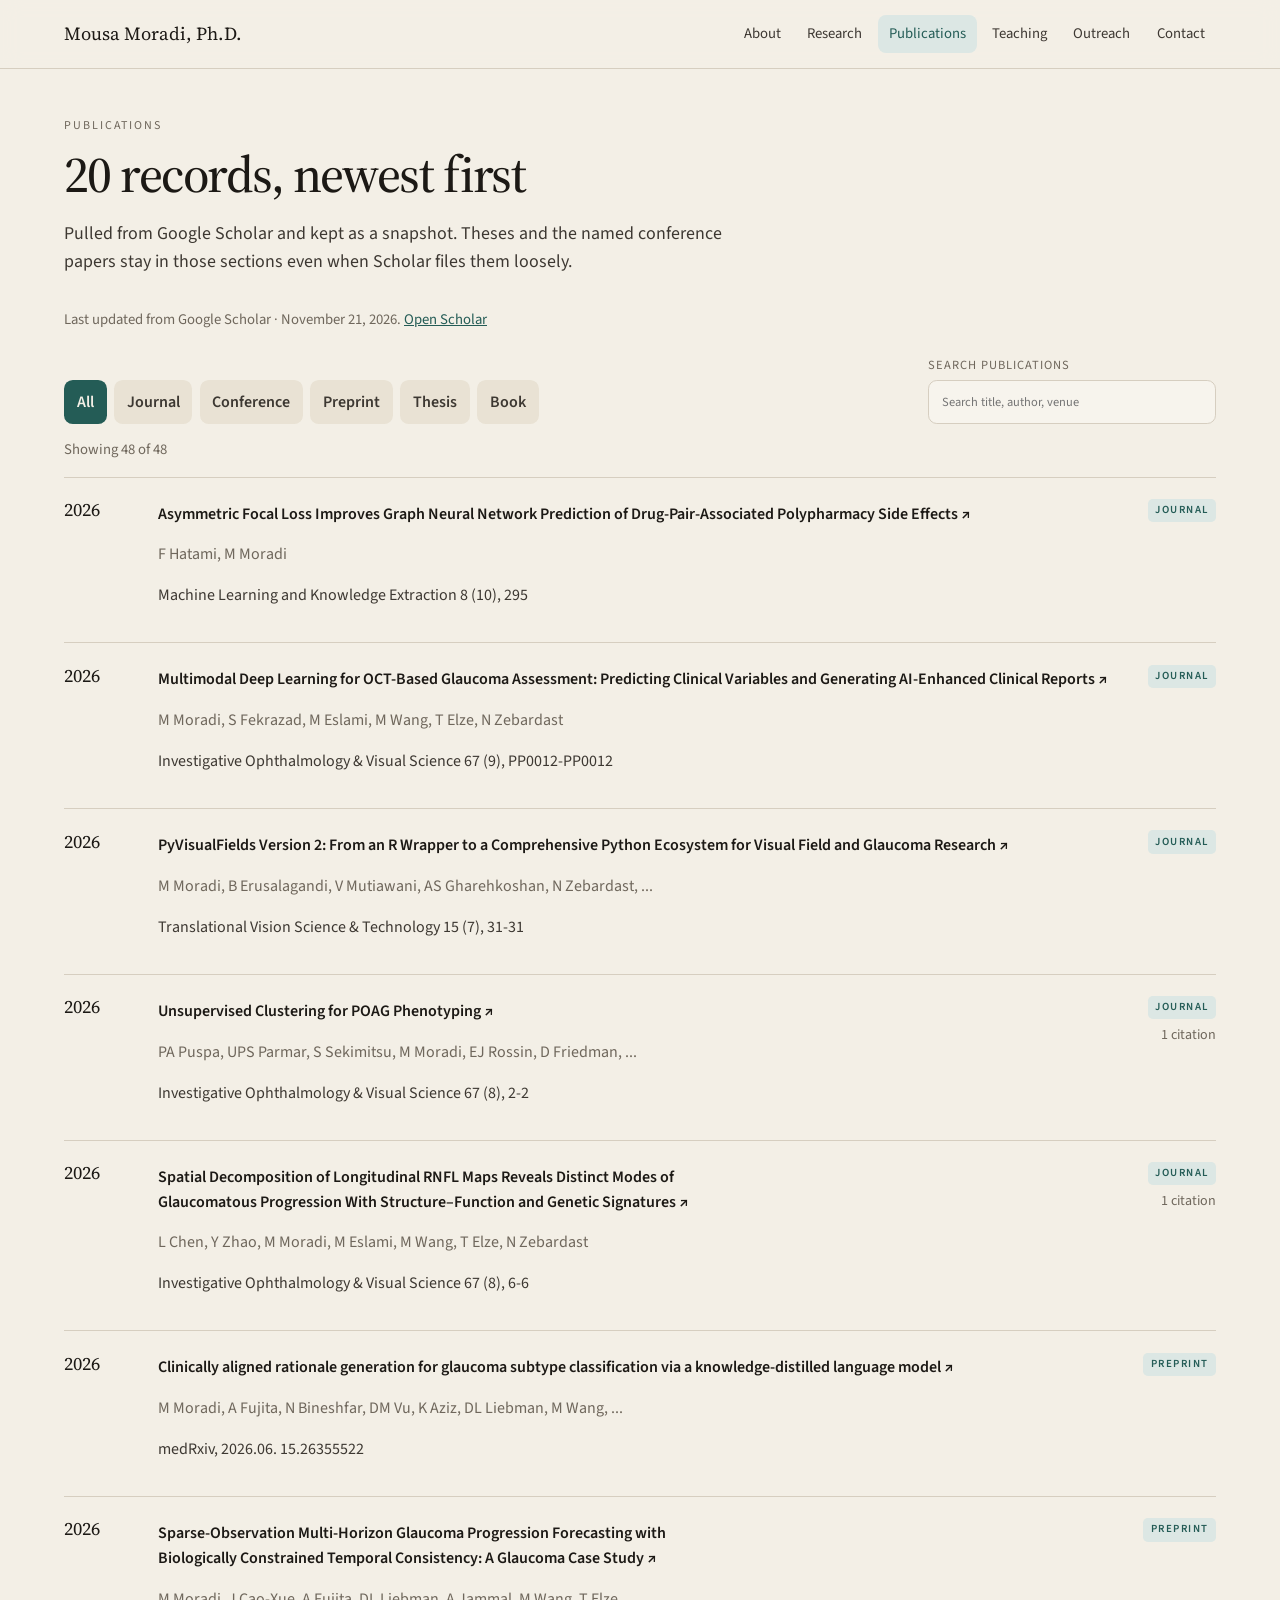
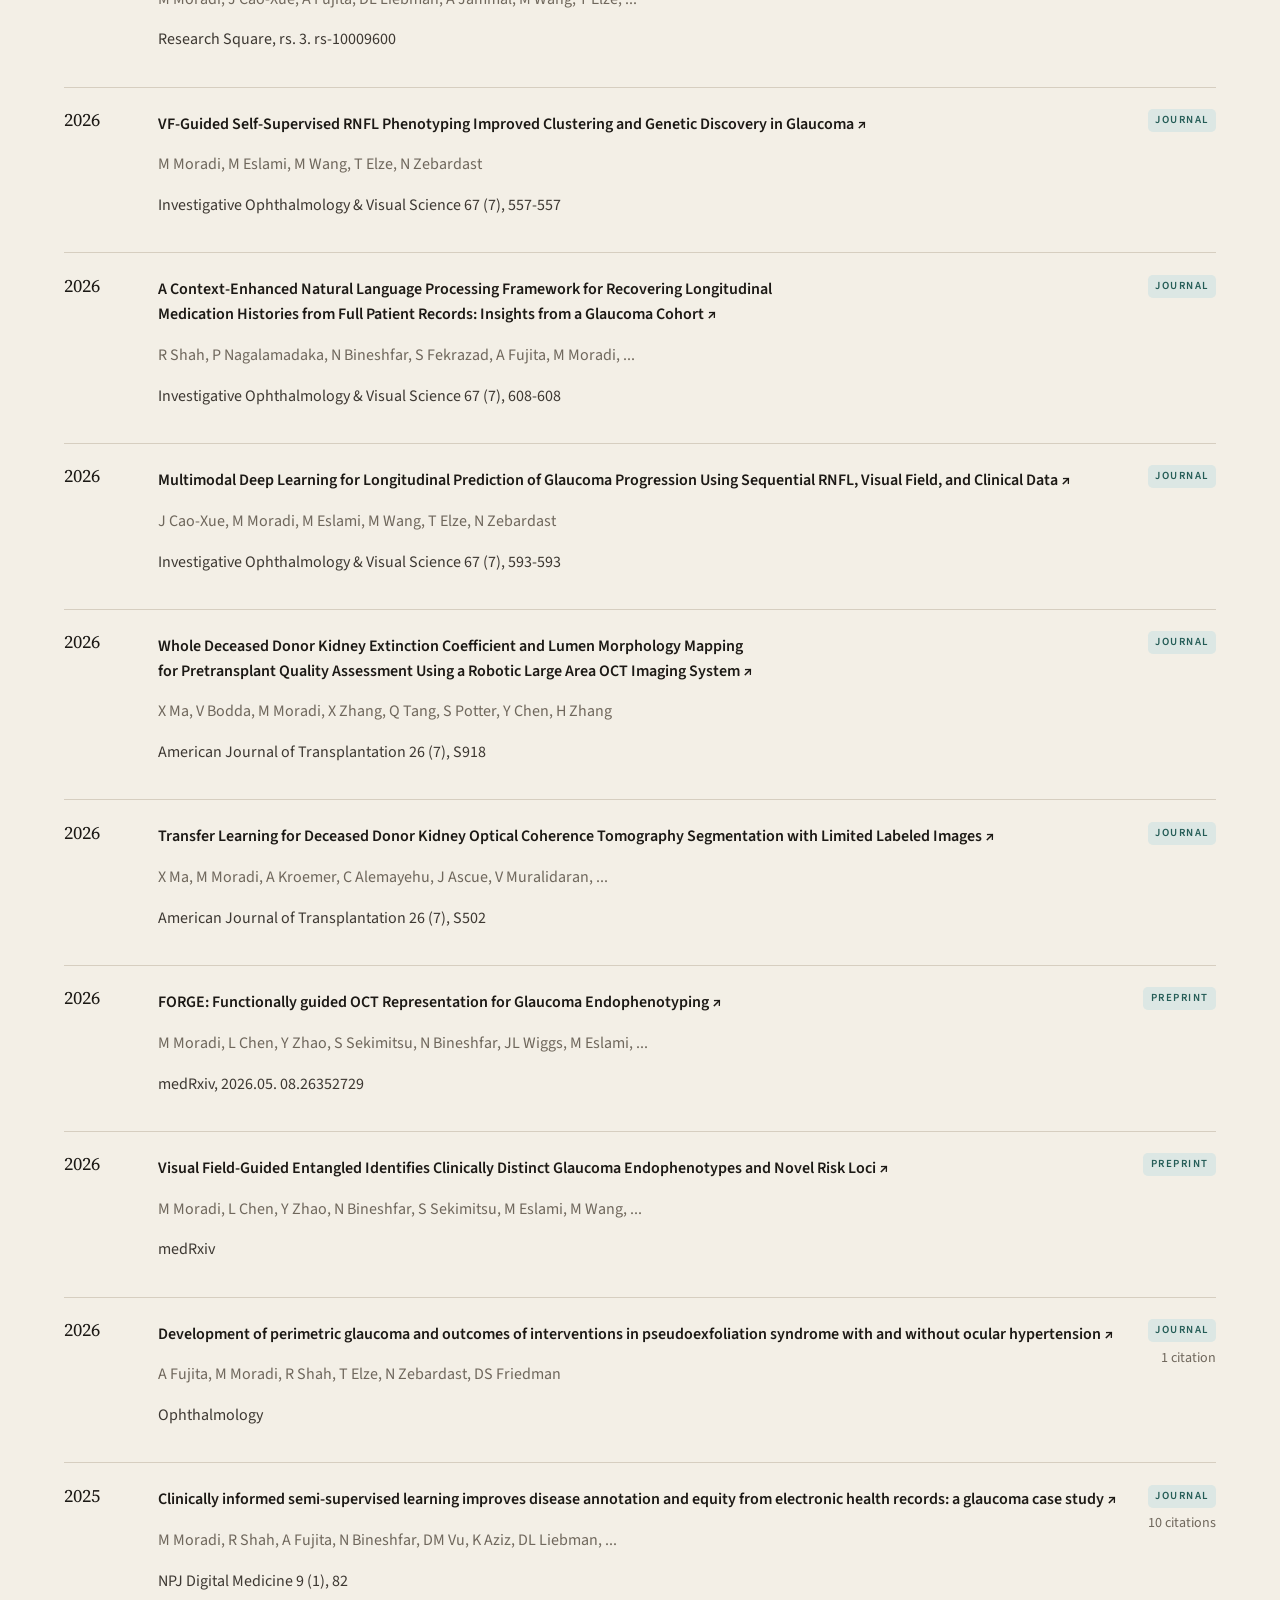
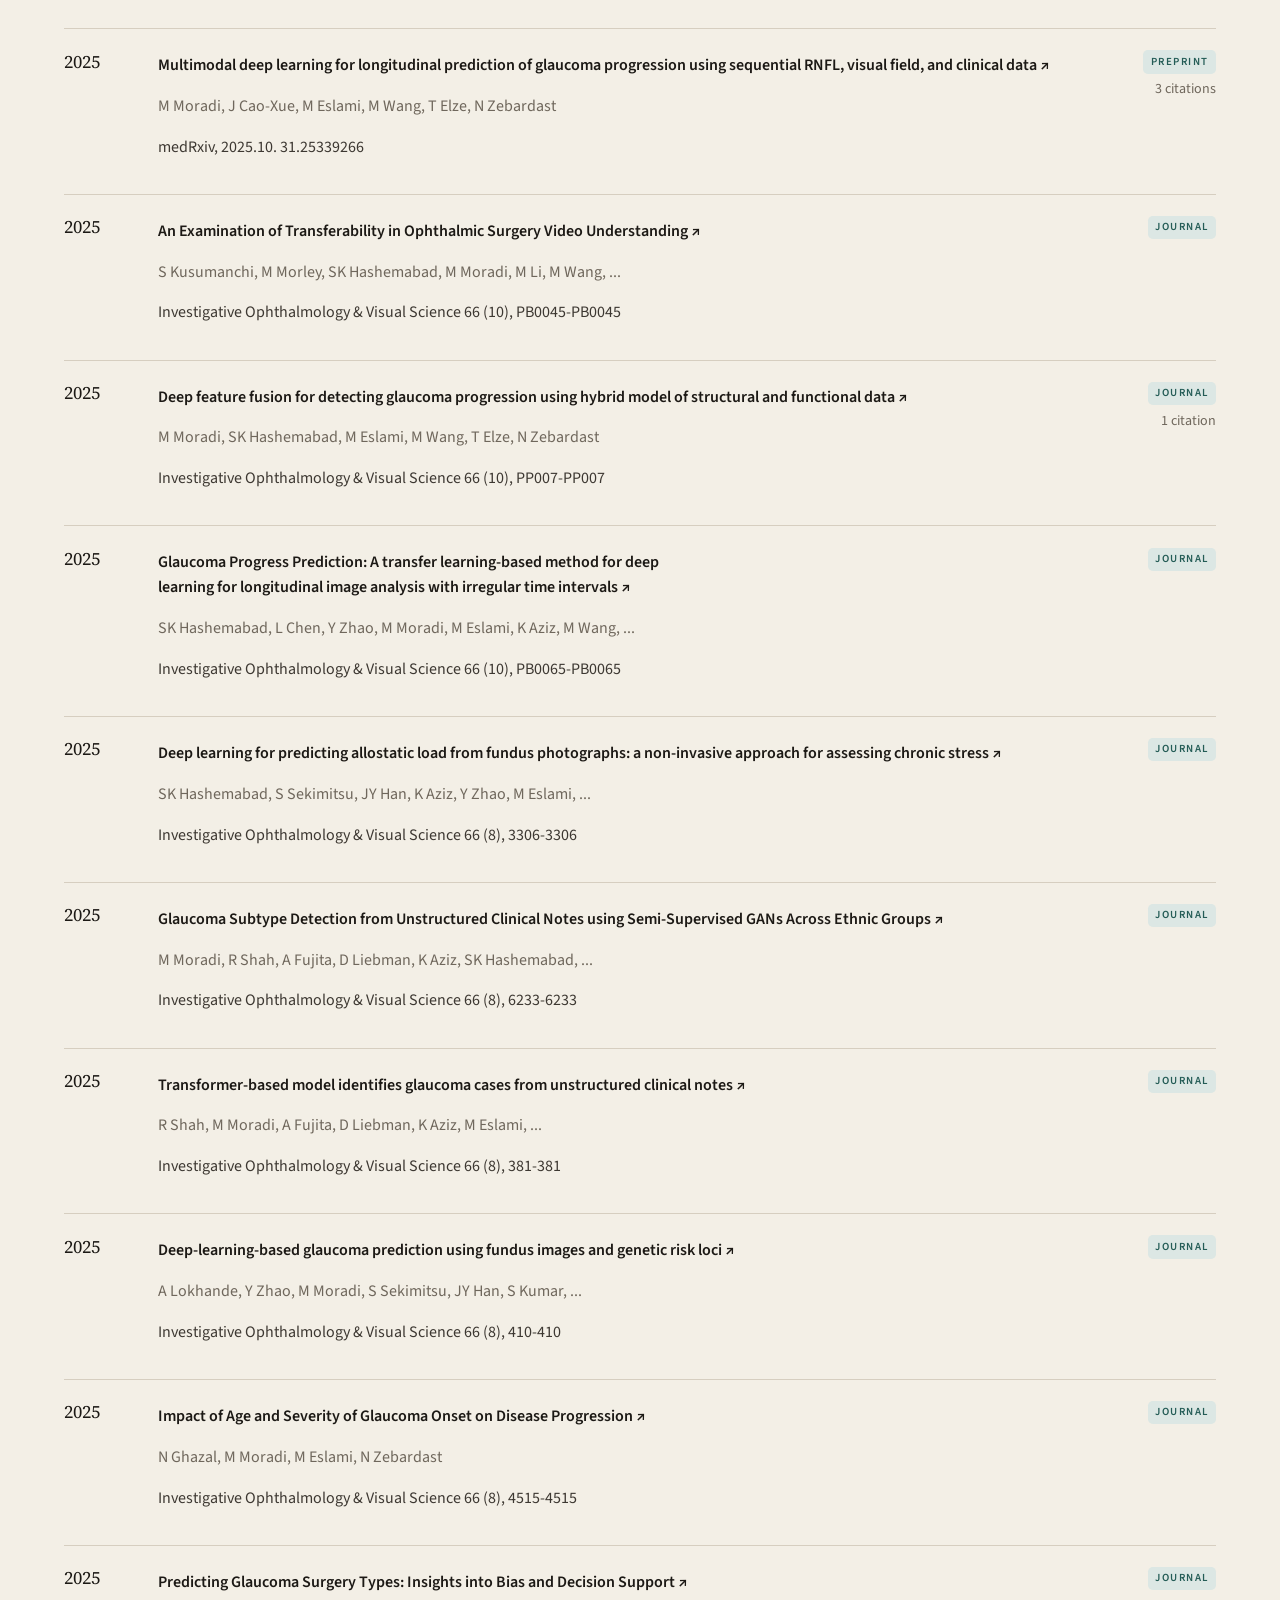
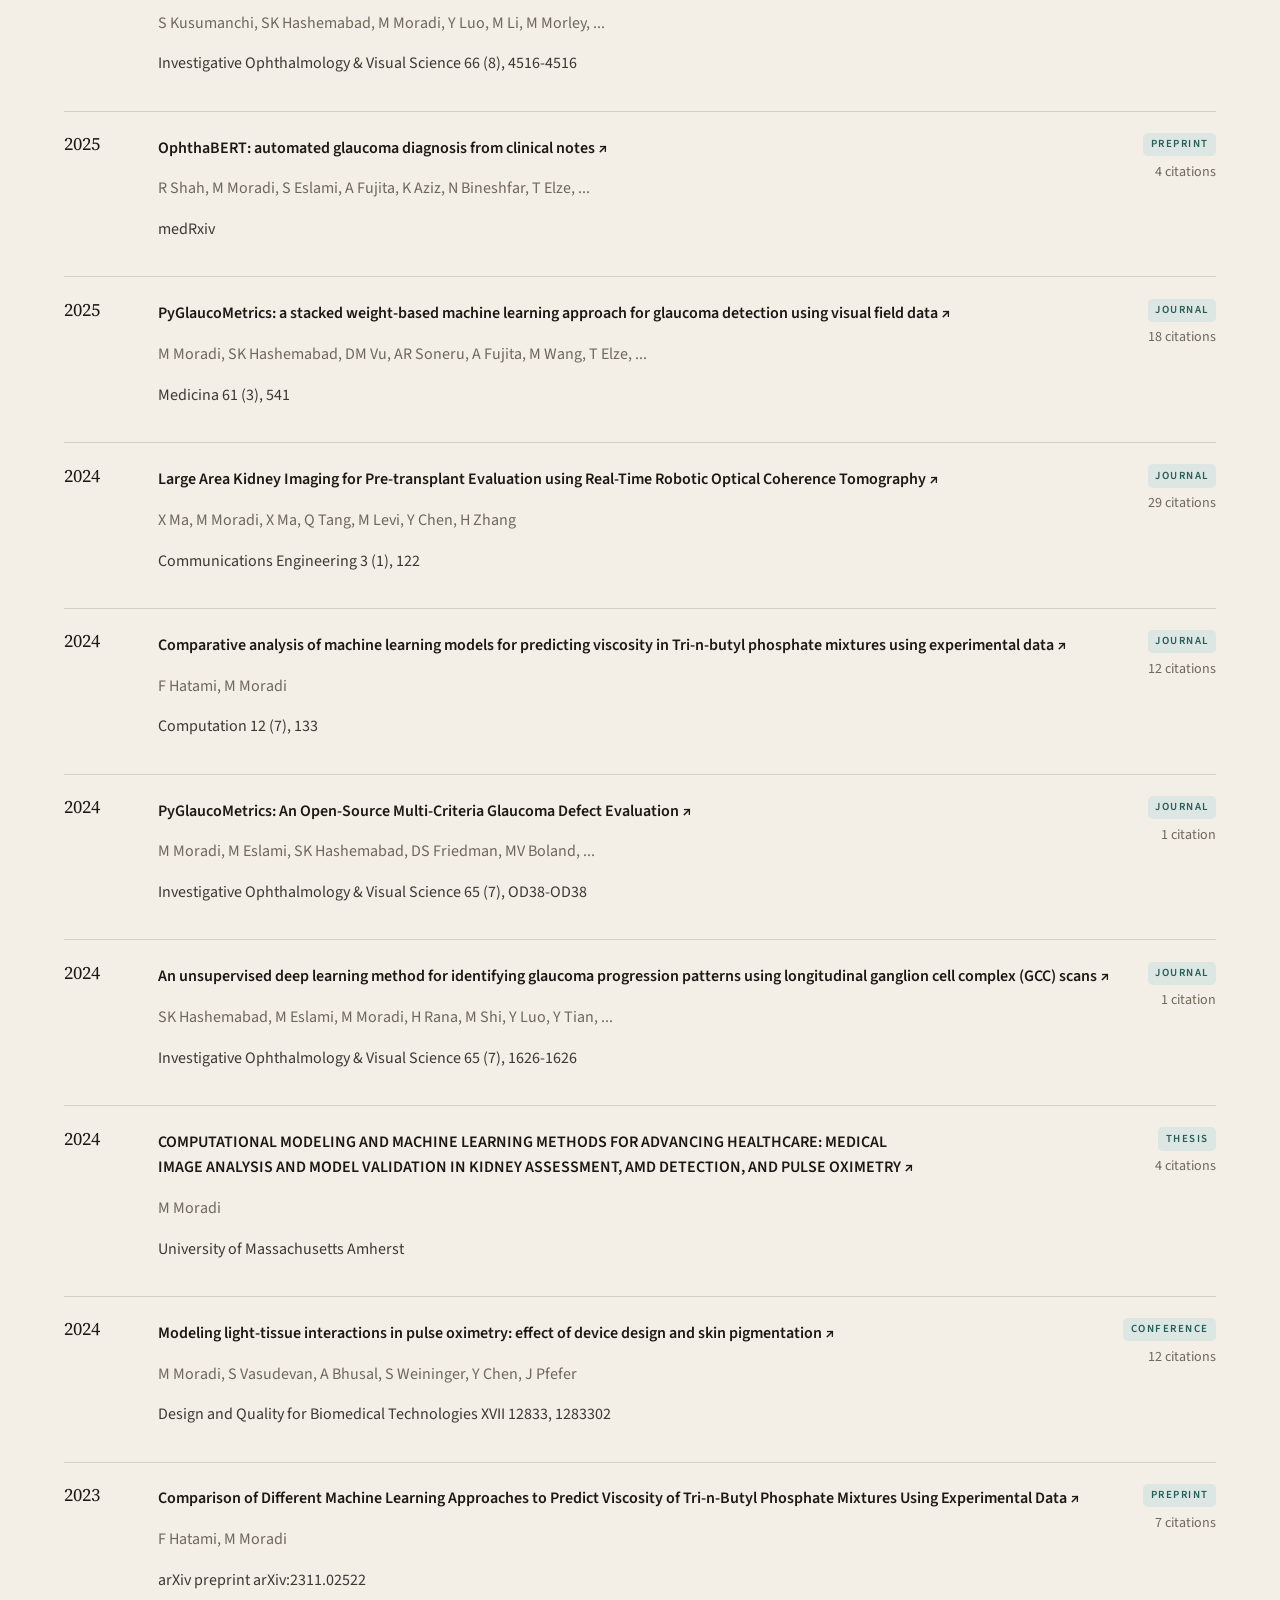
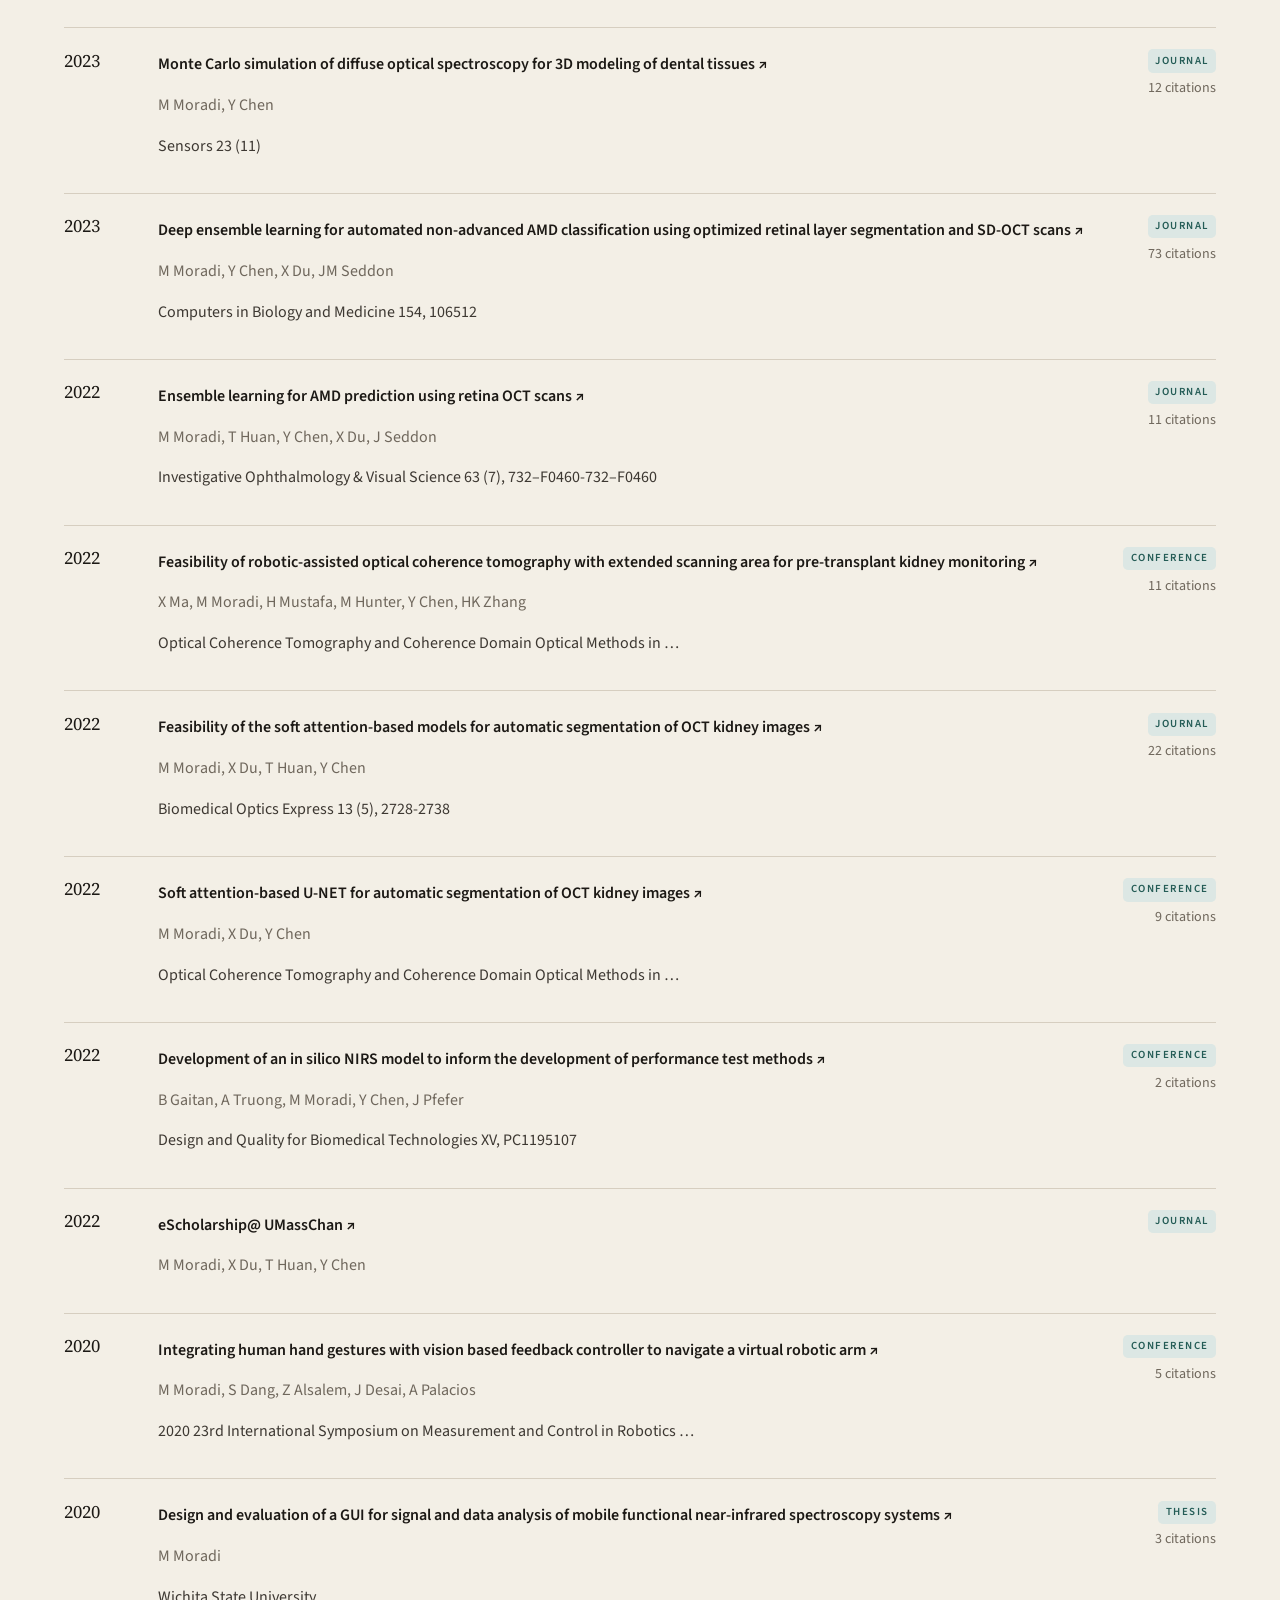
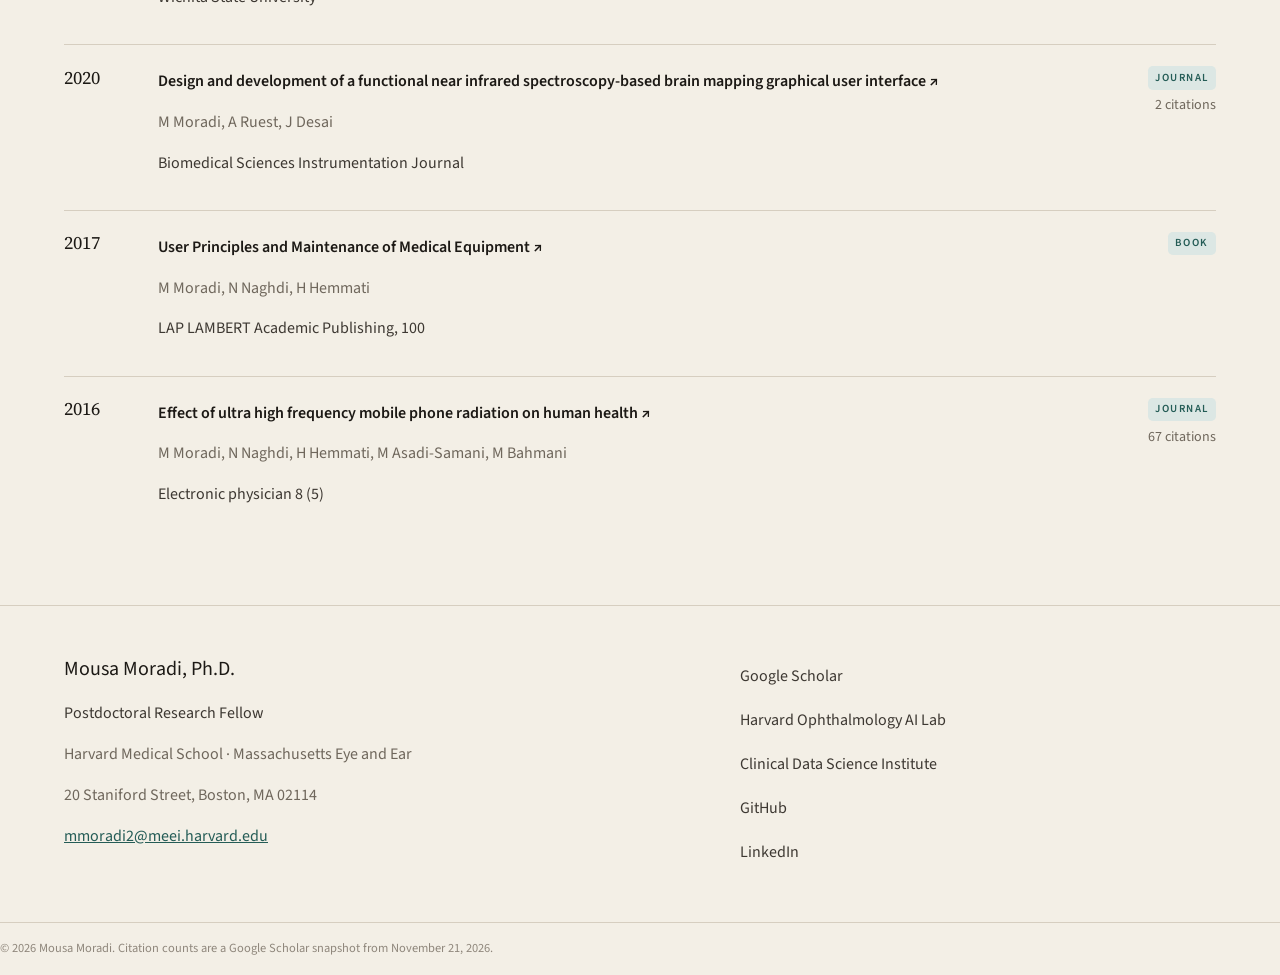
==== commit a3df217d: "chore: update Google Scholar metrics" ====
--- a/publications/index.html
+++ b/publications/index.html
@@ -4,7 +4,7 @@
   <meta charset="utf-8">
   <meta name="viewport" content="width=device-width, initial-scale=1">
   <title>Publications · Mousa Moradi</title>
-  <meta name="description" content="48 publications by Mousa Moradi, from a Google Scholar snapshot.">
+  <meta name="description" content="20 publications by Mousa Moradi, from a Google Scholar snapshot.">
   <meta name="theme-color" content="#f3efe6">
   <link rel="icon" href="../assets/favicon.svg" type="image/svg+xml">
   <link rel="preconnect" href="https://fonts.googleapis.com">
@@ -27,10 +27,10 @@
   <main id="main" class="wrap page">
     <header class="page-head">
     <p class="eyebrow">Publications</p>
-    <h1>48 records, newest first</h1>
+    <h1>20 records, newest first</h1>
     <p class="lede">Pulled from Google Scholar and kept as a snapshot. Theses and the named conference papers stay in those sections even when Scholar files them loosely.</p>
   </header>
-    <p class="scholar-note left">Last updated from Google Scholar · November 15, 2026. <a href="https://scholar.google.com/citations?user=CYKwjg4AAAAJ&amp;hl=en" target="_blank" rel="noopener noreferrer">Open Scholar</a></p>
+    <p class="scholar-note left">Last updated from Google Scholar · November 21, 2026. <a href="https://scholar.google.com/citations?user=CYKwjg4AAAAJ&amp;hl=en" target="_blank" rel="noopener noreferrer">Open Scholar</a></p>
     <div class="filters">
       <div role="tablist" aria-label="Publication type" id="filters">
         <button type="button" role="tab" aria-selected="true" data-kind="all">All</button>
@@ -59,7 +59,7 @@
       <ul class="foot-links"><li><a href="https://scholar.google.com/citations?user=CYKwjg4AAAAJ&amp;hl=en" target="_blank" rel="noopener noreferrer">Google Scholar</a></li><li><a href="https://ophai.hms.harvard.edu/team/mousa-moradi-phd/" target="_blank" rel="noopener noreferrer">Harvard Ophthalmology AI Lab</a></li><li><a href="https://datascience.meei.harvard.edu/teams/dr-mousa-moradi/" target="_blank" rel="noopener noreferrer">Clinical Data Science Institute</a></li><li><a href="https://github.com/Mousamoradi" target="_blank" rel="noopener noreferrer">GitHub</a></li><li><a href="https://www.linkedin.com/in/mousa-moradi-201263a0/" target="_blank" rel="noopener noreferrer">LinkedIn</a></li></ul>
     </div>
     <div class="fine">
-      <p class="wrap">© 2026 Mousa Moradi. Citation counts are a Google Scholar snapshot from November 15, 2026.</p>
+      <p class="wrap">© 2026 Mousa Moradi. Citation counts are a Google Scholar snapshot from November 21, 2026.</p>
     </div>
   </footer>
   <script id="papers" type="application/json">[{"id":"2026-asymmetric-focal-loss-improves-graph-neural-network-prediction-of-drug-p","year":2026,"title":"Asymmetric Focal Loss Improves Graph Neural Network Prediction of Drug-Pair-Associated Polypharmacy Side Effects","authors":"F Hatami, M Moradi","venue":"Machine Learning and Knowledge Extraction 8 (10), 295","kind":"journal","href":"https://scholar.google.com/citations?view_op=view_citation&hl=en&user=CYKwjg4AAAAJ&pagesize=100&sortby=pubdate&citation_for_view=CYKwjg4AAAAJ:M05iB0D1s5AC"},{"id":"2026-multimodal-deep-learning-for-oct-based-glaucoma-assessment-predicting-cl","year":2026,"title":"Multimodal Deep Learning for OCT-Based Glaucoma Assessment: Predicting Clinical Variables and Generating AI-Enhanced Clinical Reports","authors":"M Moradi, S Fekrazad, M Eslami, M Wang, T Elze, N Zebardast","venue":"Investigative Ophthalmology & Visual Science 67 (9), PP0012-PP0012","kind":"journal","href":"https://scholar.google.com/citations?view_op=view_citation&hl=en&user=CYKwjg4AAAAJ&pagesize=100&sortby=pubdate&citation_for_view=CYKwjg4AAAAJ:35N4QoGY0k4C"},{"id":"2026-pyvisualfields-version-2-from-an-r-wrapper-to-a-comprehensive-python-eco","year":2026,"title":"PyVisualFields Version 2: From an R Wrapper to a Comprehensive Python Ecosystem for Visual Field and Glaucoma Research","authors":"M Moradi, B Erusalagandi, V Mutiawani, AS Gharehkoshan, N Zebardast, ...","venue":"Translational Vision Science & Technology 15 (7), 31-31","kind":"journal","href":"https://scholar.google.com/citations?view_op=view_citation&hl=en&user=CYKwjg4AAAAJ&pagesize=100&sortby=pubdate&citation_for_view=CYKwjg4AAAAJ:2P1L_qKh6hAC","featured":true},{"id":"2026-unsupervised-clustering-for-poag-phenotyping","year":2026,"title":"Unsupervised Clustering for POAG Phenotyping","authors":"PA Puspa, UPS Parmar, S Sekimitsu, M Moradi, EJ Rossin, D Friedman, ...","venue":"Investigative Ophthalmology & Visual Science 67 (8), 2-2","kind":"journal","href":"https://scholar.google.com/citations?view_op=view_citation&hl=en&user=CYKwjg4AAAAJ&pagesize=100&sortby=pubdate&citation_for_view=CYKwjg4AAAAJ:lSLTfruPkqcC","citations":1},{"id":"2026-spatial-decomposition-of-longitudinal-rnfl-maps-reveals-distinct-modes-o","year":2026,"title":"Spatial Decomposition of Longitudinal RNFL Maps Reveals Distinct Modes of Glaucomatous Progression With Structure–Function and Genetic Signatures","authors":"L Chen, Y Zhao, M Moradi, M Eslami, M Wang, T Elze, N Zebardast","venue":"Investigative Ophthalmology & Visual Science 67 (8), 6-6","kind":"journal","href":"https://scholar.google.com/citations?view_op=view_citation&hl=en&user=CYKwjg4AAAAJ&pagesize=100&sortby=pubdate&citation_for_view=CYKwjg4AAAAJ:blknAaTinKkC","citations":1},{"id":"2026-clinically-aligned-rationale-generation-for-glaucoma-subtype-classificat","year":2026,"title":"Clinically aligned rationale generation for glaucoma subtype classification via a knowledge-distilled language model","authors":"M Moradi, A Fujita, N Bineshfar, DM Vu, K Aziz, DL Liebman, M Wang, ...","venue":"medRxiv, 2026.06. 15.26355522","kind":"preprint","href":"https://huggingface.co/spaces/mousamoradi/Reasoning_CISSGAN","featured":true},{"id":"2026-sparse-observation-multi-horizon-glaucoma-progression-forecasting-with-b","year":2026,"title":"Sparse-Observation Multi-Horizon Glaucoma Progression Forecasting with Biologically Constrained Temporal Consistency: A Glaucoma Case Study","authors":"M Moradi, J Cao-Xue, A Fujita, DL Liebman, A Jammal, M Wang, T Elze, ...","venue":"Research Square, rs. 3. rs-10009600","kind":"preprint","href":"https://github.com/Mousamoradi/Sparse-Observation-Multi-Horizon-Progression","featured":true},{"id":"2026-vf-guided-self-supervised-rnfl-phenotyping-improved-clustering-and-genet","year":2026,"title":"VF-Guided Self-Supervised RNFL Phenotyping Improved Clustering and Genetic Discovery in Glaucoma","authors":"M Moradi, M Eslami, M Wang, T Elze, N Zebardast","venue":"Investigative Ophthalmology & Visual Science 67 (7), 557-557","kind":"journal","href":"https://scholar.google.com/citations?view_op=view_citation&hl=en&user=CYKwjg4AAAAJ&pagesize=100&sortby=pubdate&citation_for_view=CYKwjg4AAAAJ:J_g5lzvAfSwC"},{"id":"2026-a-context-enhanced-natural-language-processing-framework-for-recovering-","year":2026,"title":"A Context-Enhanced Natural Language Processing Framework for Recovering Longitudinal Medication Histories from Full Patient Records: Insights from a Glaucoma Cohort","authors":"R Shah, P Nagalamadaka, N Bineshfar, S Fekrazad, A Fujita, M Moradi, ...","venue":"Investigative Ophthalmology & Visual Science 67 (7), 608-608","kind":"journal","href":"https://scholar.google.com/citations?view_op=view_citation&hl=en&user=CYKwjg4AAAAJ&pagesize=100&sortby=pubdate&citation_for_view=CYKwjg4AAAAJ:NaGl4SEjCO4C"},{"id":"2026-multimodal-deep-learning-for-longitudinal-prediction-of-glaucoma-progres","year":2026,"title":"Multimodal Deep Learning for Longitudinal Prediction of Glaucoma Progression Using Sequential RNFL, Visual Field, and Clinical Data","authors":"J Cao-Xue, M Moradi, M Eslami, M Wang, T Elze, N Zebardast","venue":"Investigative Ophthalmology & Visual Science 67 (7), 593-593","kind":"journal","href":"https://scholar.google.com/citations?view_op=view_citation&hl=en&user=CYKwjg4AAAAJ&pagesize=100&sortby=pubdate&citation_for_view=CYKwjg4AAAAJ:RGFaLdJalmkC"},{"id":"2026-whole-deceased-donor-kidney-extinction-coefficient-and-lumen-morphology-","year":2026,"title":"Whole Deceased Donor Kidney Extinction Coefficient and Lumen Morphology Mapping for Pretransplant Quality Assessment Using a Robotic Large Area OCT Imaging System","authors":"X Ma, V Bodda, M Moradi, X Zhang, Q Tang, S Potter, Y Chen, H Zhang","venue":"American Journal of Transplantation 26 (7), S918","kind":"journal","href":"https://scholar.google.com/citations?view_op=view_citation&hl=en&user=CYKwjg4AAAAJ&pagesize=100&sortby=pubdate&citation_for_view=CYKwjg4AAAAJ:O3NaXMp0MMsC"},{"id":"2026-transfer-learning-for-deceased-donor-kidney-optical-coherence-tomography","year":2026,"title":"Transfer Learning for Deceased Donor Kidney Optical Coherence Tomography Segmentation with Limited Labeled Images","authors":"X Ma, M Moradi, A Kroemer, C Alemayehu, J Ascue, V Muralidaran, ...","venue":"American Journal of Transplantation 26 (7), S502","kind":"journal","href":"https://scholar.google.com/citations?view_op=view_citation&hl=en&user=CYKwjg4AAAAJ&pagesize=100&sortby=pubdate&citation_for_view=CYKwjg4AAAAJ:GnPB-g6toBAC"},{"id":"2026-forge-functionally-guided-oct-representation-for-glaucoma-endophenotypin","year":2026,"title":"FORGE: Functionally guided OCT Representation for Glaucoma Endophenotyping","authors":"M Moradi, L Chen, Y Zhao, S Sekimitsu, N Bineshfar, JL Wiggs, M Eslami, ...","venue":"medRxiv, 2026.05. 08.26352729","kind":"preprint","href":"https://scholar.google.com/citations?view_op=view_citation&hl=en&user=CYKwjg4AAAAJ&pagesize=100&sortby=pubdate&citation_for_view=CYKwjg4AAAAJ:BqipwSGYUEgC"},{"id":"2026-visual-field-guided-entangled-identifies-clinically-distinct-glaucoma-en","year":2026,"title":"Visual Field-Guided Entangled Identifies Clinically Distinct Glaucoma Endophenotypes and Novel Risk Loci","authors":"M Moradi, L Chen, Y Zhao, N Bineshfar, S Sekimitsu, M Eslami, M Wang, ...","venue":"medRxiv","kind":"preprint","href":"https://scholar.google.com/citations?view_op=view_citation&hl=en&user=CYKwjg4AAAAJ&pagesize=100&sortby=pubdate&citation_for_view=CYKwjg4AAAAJ:hMod-77fHWUC"},{"id":"2026-development-of-perimetric-glaucoma-and-outcomes-of-interventions-in-pseu","year":2026,"title":"Development of perimetric glaucoma and outcomes of interventions in pseudoexfoliation syndrome with and without ocular hypertension","authors":"A Fujita, M Moradi, R Shah, T Elze, N Zebardast, DS Friedman","venue":"Ophthalmology","kind":"journal","href":"https://scholar.google.com/citations?view_op=view_citation&hl=en&user=CYKwjg4AAAAJ&pagesize=100&sortby=pubdate&citation_for_view=CYKwjg4AAAAJ:JV2RwH3_ST0C","citations":1},{"id":"2025-clinically-informed-semi-supervised-learning-improves-disease-annotation","year":2025,"title":"Clinically informed semi-supervised learning improves disease annotation and equity from electronic health records: a glaucoma case study","authors":"M Moradi, R Shah, A Fujita, N Bineshfar, DM Vu, K Aziz, DL Liebman, ...","venue":"NPJ Digital Medicine 9 (1), 82","kind":"journal","href":"https://doi.org/10.1038/s41746-025-02267-w","citations":10,"featured":true},{"id":"2025-multimodal-deep-learning-for-longitudinal-prediction-of-glaucoma-progres","year":2025,"title":"Multimodal deep learning for longitudinal prediction of glaucoma progression using sequential RNFL, visual field, and clinical data","authors":"M Moradi, J Cao-Xue, M Eslami, M Wang, T Elze, N Zebardast","venue":"medRxiv, 2025.10. 31.25339266","kind":"preprint","href":"https://scholar.google.com/citations?view_op=view_citation&hl=en&user=CYKwjg4AAAAJ&pagesize=100&sortby=pubdate&citation_for_view=CYKwjg4AAAAJ:maZDTaKrznsC","citations":3},{"id":"2025-an-examination-of-transferability-in-ophthalmic-surgery-video-understand","year":2025,"title":"An Examination of Transferability in Ophthalmic Surgery Video Understanding","authors":"S Kusumanchi, M Morley, SK Hashemabad, M Moradi, M Li, M Wang, ...","venue":"Investigative Ophthalmology & Visual Science 66 (10), PB0045-PB0045","kind":"journal","href":"https://scholar.google.com/citations?view_op=view_citation&hl=en&user=CYKwjg4AAAAJ&pagesize=100&sortby=pubdate&citation_for_view=CYKwjg4AAAAJ:iH-uZ7U-co4C"},{"id":"2025-deep-feature-fusion-for-detecting-glaucoma-progression-using-hybrid-mode","year":2025,"title":"Deep feature fusion for detecting glaucoma progression using hybrid model of structural and functional data","authors":"M Moradi, SK Hashemabad, M Eslami, M Wang, T Elze, N Zebardast","venue":"Investigative Ophthalmology & Visual Science 66 (10), PP007-PP007","kind":"journal","href":"https://scholar.google.com/citations?view_op=view_citation&hl=en&user=CYKwjg4AAAAJ&pagesize=100&sortby=pubdate&citation_for_view=CYKwjg4AAAAJ:r0BpntZqJG4C","citations":1},{"id":"2025-glaucoma-progress-prediction-a-transfer-learning-based-method-for-deep-l","year":2025,"title":"Glaucoma Progress Prediction: A transfer learning-based method for deep learning for longitudinal image analysis with irregular time intervals","authors":"SK Hashemabad, L Chen, Y Zhao, M Moradi, M Eslami, K Aziz, M Wang, ...","venue":"Investigative Ophthalmology & Visual Science 66 (10), PB0065-PB0065","kind":"journal","href":"https://scholar.google.com/citations?view_op=view_citation&hl=en&user=CYKwjg4AAAAJ&pagesize=100&sortby=pubdate&citation_for_view=CYKwjg4AAAAJ:j3f4tGmQtD8C"},{"id":"2025-deep-learning-for-predicting-allostatic-load-from-fundus-photographs-a-n","year":2025,"title":"Deep learning for predicting allostatic load from fundus photographs: a non-invasive approach for assessing chronic stress","authors":"SK Hashemabad, S Sekimitsu, JY Han, K Aziz, Y Zhao, M Eslami, ...","venue":"Investigative Ophthalmology & Visual Science 66 (8), 3306-3306","kind":"journal","href":"https://scholar.google.com/citations?view_op=view_citation&hl=en&user=CYKwjg4AAAAJ&pagesize=100&sortby=pubdate&citation_for_view=CYKwjg4AAAAJ:4JMBOYKVnBMC"},{"id":"2025-glaucoma-subtype-detection-from-unstructured-clinical-notes-using-semi-s","year":2025,"title":"Glaucoma Subtype Detection from Unstructured Clinical Notes using Semi-Supervised GANs Across Ethnic Groups","authors":"M Moradi, R Shah, A Fujita, D Liebman, K Aziz, SK Hashemabad, ...","venue":"Investigative Ophthalmology & Visual Science 66 (8), 6233-6233","kind":"journal","href":"https://scholar.google.com/citations?view_op=view_citation&hl=en&user=CYKwjg4AAAAJ&pagesize=100&sortby=pubdate&citation_for_view=CYKwjg4AAAAJ:RHpTSmoSYBkC"},{"id":"2025-transformer-based-model-identifies-glaucoma-cases-from-unstructured-clin","year":2025,"title":"Transformer-based model identifies glaucoma cases from unstructured clinical notes","authors":"R Shah, M Moradi, A Fujita, D Liebman, K Aziz, M Eslami, ...","venue":"Investigative Ophthalmology & Visual Science 66 (8), 381-381","kind":"journal","href":"https://scholar.google.com/citations?view_op=view_citation&hl=en&user=CYKwjg4AAAAJ&pagesize=100&sortby=pubdate&citation_for_view=CYKwjg4AAAAJ:_Qo2XoVZTnwC"},{"id":"2025-deep-learning-based-glaucoma-prediction-using-fundus-images-and-genetic-","year":2025,"title":"Deep-learning-based glaucoma prediction using fundus images and genetic risk loci","authors":"A Lokhande, Y Zhao, M Moradi, S Sekimitsu, JY Han, S Kumar, ...","venue":"Investigative Ophthalmology & Visual Science 66 (8), 410-410","kind":"journal","href":"https://scholar.google.com/citations?view_op=view_citation&hl=en&user=CYKwjg4AAAAJ&pagesize=100&sortby=pubdate&citation_for_view=CYKwjg4AAAAJ:e5wmG9Sq2KIC"},{"id":"2025-impact-of-age-and-severity-of-glaucoma-onset-on-disease-progression","year":2025,"title":"Impact of Age and Severity of Glaucoma Onset on Disease Progression","authors":"N Ghazal, M Moradi, M Eslami, N Zebardast","venue":"Investigative Ophthalmology & Visual Science 66 (8), 4515-4515","kind":"journal","href":"https://scholar.google.com/citations?view_op=view_citation&hl=en&user=CYKwjg4AAAAJ&pagesize=100&sortby=pubdate&citation_for_view=CYKwjg4AAAAJ:R3hNpaxXUhUC"},{"id":"2025-predicting-glaucoma-surgery-types-insights-into-bias-and-decision-suppor","year":2025,"title":"Predicting Glaucoma Surgery Types: Insights into Bias and Decision Support","authors":"S Kusumanchi, SK Hashemabad, M Moradi, Y Luo, M Li, M Morley, ...","venue":"Investigative Ophthalmology & Visual Science 66 (8), 4516-4516","kind":"journal","href":"https://scholar.google.com/citations?view_op=view_citation&hl=en&user=CYKwjg4AAAAJ&pagesize=100&sortby=pubdate&citation_for_view=CYKwjg4AAAAJ:TQgYirikUcIC"},{"id":"2025-ophthabert-automated-glaucoma-diagnosis-from-clinical-notes","year":2025,"title":"OphthaBERT: automated glaucoma diagnosis from clinical notes","authors":"R Shah, M Moradi, S Eslami, A Fujita, K Aziz, N Bineshfar, T Elze, ...","venue":"medRxiv","kind":"preprint","href":"https://doi.org/10.1101/2025.06.08.25329151","citations":4},{"id":"2025-pyglaucometrics-a-stacked-weight-based-machine-learning-approach-for-gla","year":2025,"title":"PyGlaucoMetrics: a stacked weight-based machine learning approach for glaucoma detection using visual field data","authors":"M Moradi, SK Hashemabad, DM Vu, AR Soneru, A Fujita, M Wang, T Elze, ...","venue":"Medicina 61 (3), 541","kind":"journal","href":"https://scholar.google.com/citations?view_op=view_citation&hl=en&user=CYKwjg4AAAAJ&pagesize=100&sortby=pubdate&citation_for_view=CYKwjg4AAAAJ:mB3voiENLucC","citations":18},{"id":"2024-large-area-kidney-imaging-for-pre-transplant-evaluation-using-real-time-","year":2024,"title":"Large Area Kidney Imaging for Pre-transplant Evaluation using Real-Time Robotic Optical Coherence Tomography","authors":"X Ma, M Moradi, X Ma, Q Tang, M Levi, Y Chen, H Zhang","venue":"Communications Engineering 3 (1), 122","kind":"journal","href":"https://scholar.google.com/citations?view_op=view_citation&hl=en&user=CYKwjg4AAAAJ&pagesize=100&sortby=pubdate&citation_for_view=CYKwjg4AAAAJ:dhFuZR0502QC","citations":29},{"id":"2024-comparative-analysis-of-machine-learning-models-for-predicting-viscosity","year":2024,"title":"Comparative analysis of machine learning models for predicting viscosity in Tri-n-butyl phosphate mixtures using experimental data","authors":"F Hatami, M Moradi","venue":"Computation 12 (7), 133","kind":"journal","href":"https://scholar.google.com/citations?view_op=view_citation&hl=en&user=CYKwjg4AAAAJ&pagesize=100&sortby=pubdate&citation_for_view=CYKwjg4AAAAJ:IWHjjKOFINEC","citations":12},{"id":"2024-pyglaucometrics-an-open-source-multi-criteria-glaucoma-defect-evaluation","year":2024,"title":"PyGlaucoMetrics: An Open-Source Multi-Criteria Glaucoma Defect Evaluation","authors":"M Moradi, M Eslami, SK Hashemabad, DS Friedman, MV Boland, ...","venue":"Investigative Ophthalmology & Visual Science 65 (7), OD38-OD38","kind":"journal","href":"https://scholar.google.com/citations?view_op=view_citation&hl=en&user=CYKwjg4AAAAJ&pagesize=100&sortby=pubdate&citation_for_view=CYKwjg4AAAAJ:qUcmZB5y_30C","citations":1},{"id":"2024-an-unsupervised-deep-learning-method-for-identifying-glaucoma-progressio","year":2024,"title":"An unsupervised deep learning method for identifying glaucoma progression patterns using longitudinal ganglion cell complex (GCC) scans","authors":"SK Hashemabad, M Eslami, M Moradi, H Rana, M Shi, Y Luo, Y Tian, ...","venue":"Investigative Ophthalmology & Visual Science 65 (7), 1626-1626","kind":"journal","href":"https://scholar.google.com/citations?view_op=view_citation&hl=en&user=CYKwjg4AAAAJ&pagesize=100&sortby=pubdate&citation_for_view=CYKwjg4AAAAJ:ZeXyd9-uunAC","citations":1},{"id":"2024-computational-modeling-and-machine-learning-methods-for-advancing-health","year":2024,"title":"COMPUTATIONAL MODELING AND MACHINE LEARNING METHODS FOR ADVANCING HEALTHCARE: MEDICAL IMAGE ANALYSIS AND MODEL VALIDATION IN KIDNEY ASSESSMENT, AMD DETECTION, AND PULSE OXIMETRY","authors":"M Moradi","venue":"University of Massachusetts Amherst","kind":"thesis","href":"https://scholar.google.com/citations?view_op=view_citation&hl=en&user=CYKwjg4AAAAJ&pagesize=100&sortby=pubdate&citation_for_view=CYKwjg4AAAAJ:-f6ydRqryjwC","citations":4},{"id":"2024-modeling-light-tissue-interactions-in-pulse-oximetry-effect-of-device-de","year":2024,"title":"Modeling light-tissue interactions in pulse oximetry: effect of device design and skin pigmentation","authors":"M Moradi, S Vasudevan, A Bhusal, S Weininger, Y Chen, J Pfefer","venue":"Design and Quality for Biomedical Technologies XVII 12833, 1283302","kind":"conference","href":"https://scholar.google.com/citations?view_op=view_citation&hl=en&user=CYKwjg4AAAAJ&pagesize=100&sortby=pubdate&citation_for_view=CYKwjg4AAAAJ:L8Ckcad2t8MC","citations":12},{"id":"2023-comparison-of-different-machine-learning-approaches-to-predict-viscosity","year":2023,"title":"Comparison of Different Machine Learning Approaches to Predict Viscosity of Tri-n-Butyl Phosphate Mixtures Using Experimental Data","authors":"F Hatami, M Moradi","venue":"arXiv preprint arXiv:2311.02522","kind":"preprint","href":"https://scholar.google.com/citations?view_op=view_citation&hl=en&user=CYKwjg4AAAAJ&pagesize=100&sortby=pubdate&citation_for_view=CYKwjg4AAAAJ:7PzlFSSx8tAC","citations":7},{"id":"2023-monte-carlo-simulation-of-diffuse-optical-spectroscopy-for-3d-modeling-o","year":2023,"title":"Monte Carlo simulation of diffuse optical spectroscopy for 3D modeling of dental tissues","authors":"M Moradi, Y Chen","venue":"Sensors 23 (11)","kind":"journal","href":"https://scholar.google.com/citations?view_op=view_citation&hl=en&user=CYKwjg4AAAAJ&pagesize=100&sortby=pubdate&citation_for_view=CYKwjg4AAAAJ:9ZlFYXVOiuMC","citations":12},{"id":"2023-deep-ensemble-learning-for-automated-non-advanced-amd-classification-usi","year":2023,"title":"Deep ensemble learning for automated non-advanced AMD classification using optimized retinal layer segmentation and SD-OCT scans","authors":"M Moradi, Y Chen, X Du, JM Seddon","venue":"Computers in Biology and Medicine 154, 106512","kind":"journal","href":"https://scholar.google.com/citations?view_op=view_citation&hl=en&user=CYKwjg4AAAAJ&pagesize=100&sortby=pubdate&citation_for_view=CYKwjg4AAAAJ:aqlVkmm33-oC","citations":73},{"id":"2022-ensemble-learning-for-amd-prediction-using-retina-oct-scans","year":2022,"title":"Ensemble learning for AMD prediction using retina OCT scans","authors":"M Moradi, T Huan, Y Chen, X Du, J Seddon","venue":"Investigative Ophthalmology & Visual Science 63 (7), 732–F0460-732–F0460","kind":"journal","href":"https://scholar.google.com/citations?view_op=view_citation&hl=en&user=CYKwjg4AAAAJ&pagesize=100&sortby=pubdate&citation_for_view=CYKwjg4AAAAJ:MXK_kJrjxJIC","citations":11},{"id":"2022-feasibility-of-robotic-assisted-optical-coherence-tomography-with-extend","year":2022,"title":"Feasibility of robotic-assisted optical coherence tomography with extended scanning area for pre-transplant kidney monitoring","authors":"X Ma, M Moradi, H Mustafa, M Hunter, Y Chen, HK Zhang","venue":"Optical Coherence Tomography and Coherence Domain Optical Methods in …","kind":"conference","href":"https://scholar.google.com/citations?view_op=view_citation&hl=en&user=CYKwjg4AAAAJ&pagesize=100&sortby=pubdate&citation_for_view=CYKwjg4AAAAJ:hqOjcs7Dif8C","citations":11},{"id":"2022-feasibility-of-the-soft-attention-based-models-for-automatic-segmentatio","year":2022,"title":"Feasibility of the soft attention-based models for automatic segmentation of OCT kidney images","authors":"M Moradi, X Du, T Huan, Y Chen","venue":"Biomedical Optics Express 13 (5), 2728-2738","kind":"journal","href":"https://scholar.google.com/citations?view_op=view_citation&hl=en&user=CYKwjg4AAAAJ&pagesize=100&sortby=pubdate&citation_for_view=CYKwjg4AAAAJ:Wp0gIr-vW9MC","citations":22},{"id":"2022-soft-attention-based-u-net-for-automatic-segmentation-of-oct-kidney-imag","year":2022,"title":"Soft attention-based U-NET for automatic segmentation of OCT kidney images","authors":"M Moradi, X Du, Y Chen","venue":"Optical Coherence Tomography and Coherence Domain Optical Methods in …","kind":"conference","href":"https://scholar.google.com/citations?view_op=view_citation&hl=en&user=CYKwjg4AAAAJ&pagesize=100&sortby=pubdate&citation_for_view=CYKwjg4AAAAJ:0EnyYjriUFMC","citations":9},{"id":"2022-development-of-an-in-silico-nirs-model-to-inform-the-development-of-perf","year":2022,"title":"Development of an in silico NIRS model to inform the development of performance test methods","authors":"B Gaitan, A Truong, M Moradi, Y Chen, J Pfefer","venue":"Design and Quality for Biomedical Technologies XV, PC1195107","kind":"conference","href":"https://scholar.google.com/citations?view_op=view_citation&hl=en&user=CYKwjg4AAAAJ&pagesize=100&sortby=pubdate&citation_for_view=CYKwjg4AAAAJ:Se3iqnhoufwC","citations":2},{"id":"2022-escholarship-umasschan","year":2022,"title":"eScholarship@ UMassChan","authors":"M Moradi, X Du, T Huan, Y Chen","venue":"","kind":"journal","href":"https://scholar.google.com/citations?view_op=view_citation&hl=en&user=CYKwjg4AAAAJ&pagesize=100&sortby=pubdate&citation_for_view=CYKwjg4AAAAJ:70eg2SAEIzsC"},{"id":"2020-integrating-human-hand-gestures-with-vision-based-feedback-controller-to","year":2020,"title":"Integrating human hand gestures with vision based feedback controller to navigate a virtual robotic arm","authors":"M Moradi, S Dang, Z Alsalem, J Desai, A Palacios","venue":"2020 23rd International Symposium on Measurement and Control in Robotics …","kind":"conference","href":"https://scholar.google.com/citations?view_op=view_citation&hl=en&user=CYKwjg4AAAAJ&pagesize=100&sortby=pubdate&citation_for_view=CYKwjg4AAAAJ:YsMSGLbcyi4C","citations":5},{"id":"2020-design-and-evaluation-of-a-gui-for-signal-and-data-analysis-of-mobile-fu","year":2020,"title":"Design and evaluation of a GUI for signal and data analysis of mobile functional near-infrared spectroscopy systems","authors":"M Moradi","venue":"Wichita State University","kind":"thesis","href":"https://scholar.google.com/citations?view_op=view_citation&hl=en&user=CYKwjg4AAAAJ&pagesize=100&sortby=pubdate&citation_for_view=CYKwjg4AAAAJ:UebtZRa9Y70C","citations":3},{"id":"2020-design-and-development-of-a-functional-near-infrared-spectroscopy-based-","year":2020,"title":"Design and development of a functional near infrared spectroscopy-based brain mapping graphical user interface","authors":"M Moradi, A Ruest, J Desai","venue":"Biomedical Sciences Instrumentation Journal","kind":"journal","href":"https://scholar.google.com/citations?view_op=view_citation&hl=en&user=CYKwjg4AAAAJ&pagesize=100&sortby=pubdate&citation_for_view=CYKwjg4AAAAJ:eQOLeE2rZwMC","citations":2},{"id":"2017-user-principles-and-maintenance-of-medical-equipment","year":2017,"title":"User Principles and Maintenance of Medical Equipment","authors":"M Moradi, N Naghdi, H Hemmati","venue":"LAP LAMBERT Academic Publishing, 100","kind":"book","href":"https://scholar.google.com/citations?view_op=view_citation&hl=en&user=CYKwjg4AAAAJ&pagesize=100&sortby=pubdate&citation_for_view=CYKwjg4AAAAJ:qjMakFHDy7sC"},{"id":"2016-effect-of-ultra-high-frequency-mobile-phone-radiation-on-human-health","year":2016,"title":"Effect of ultra high frequency mobile phone radiation on human health","authors":"M Moradi, N Naghdi, H Hemmati, M Asadi-Samani, M Bahmani","venue":"Electronic physician 8 (5)","kind":"journal","href":"https://scholar.google.com/citations?view_op=view_citation&hl=en&user=CYKwjg4AAAAJ&pagesize=100&sortby=pubdate&citation_for_view=CYKwjg4AAAAJ:u5HHmVD_uO8C","citations":67}]</script>
--- a/assets/site.css
+++ b/assets/site.css
@@ -62,8 +62,29 @@
 .btn:hover { background: var(--teal-hover); }
 .btn.ghost { background: transparent; color: var(--ink); border-color: var(--line); }
 .btn.text { background: transparent; color: var(--ink); }
-.portrait { margin: 0 auto; width: min(100%, 22rem); }
-.portrait img { width: 100%; aspect-ratio: 1; object-fit: cover; border-radius: 1rem; box-shadow: var(--shadow); background: var(--paper); }
+.portrait { margin: 0 auto; width: min(100%, 22rem); justify-self: center; align-self: center; height: auto; }
+.portrait-frame {
+  position: relative;
+  box-sizing: content-box;
+  width: 100%;
+  height: 0;
+  padding-bottom: 100%;
+  overflow: hidden;
+  border-radius: 1rem;
+  border: 1px solid var(--line);
+  box-shadow: var(--shadow);
+  background: var(--card);
+}
+.portrait-frame img {
+  position: absolute;
+  inset: 0;
+  width: 100%;
+  height: 100%;
+  max-width: none;
+  object-fit: cover;
+  object-position: center 22%;
+  background: var(--card);
+}
 .portrait figcaption { margin-top: 0.7rem; text-align: center; font-family: var(--serif); font-style: italic; color: var(--muted); font-size: 0.92rem; }
 .stats-band { border-block: 1px solid var(--line); background: var(--paper-2); }
 .stats { display: grid; grid-template-columns: 1fr 1fr; }
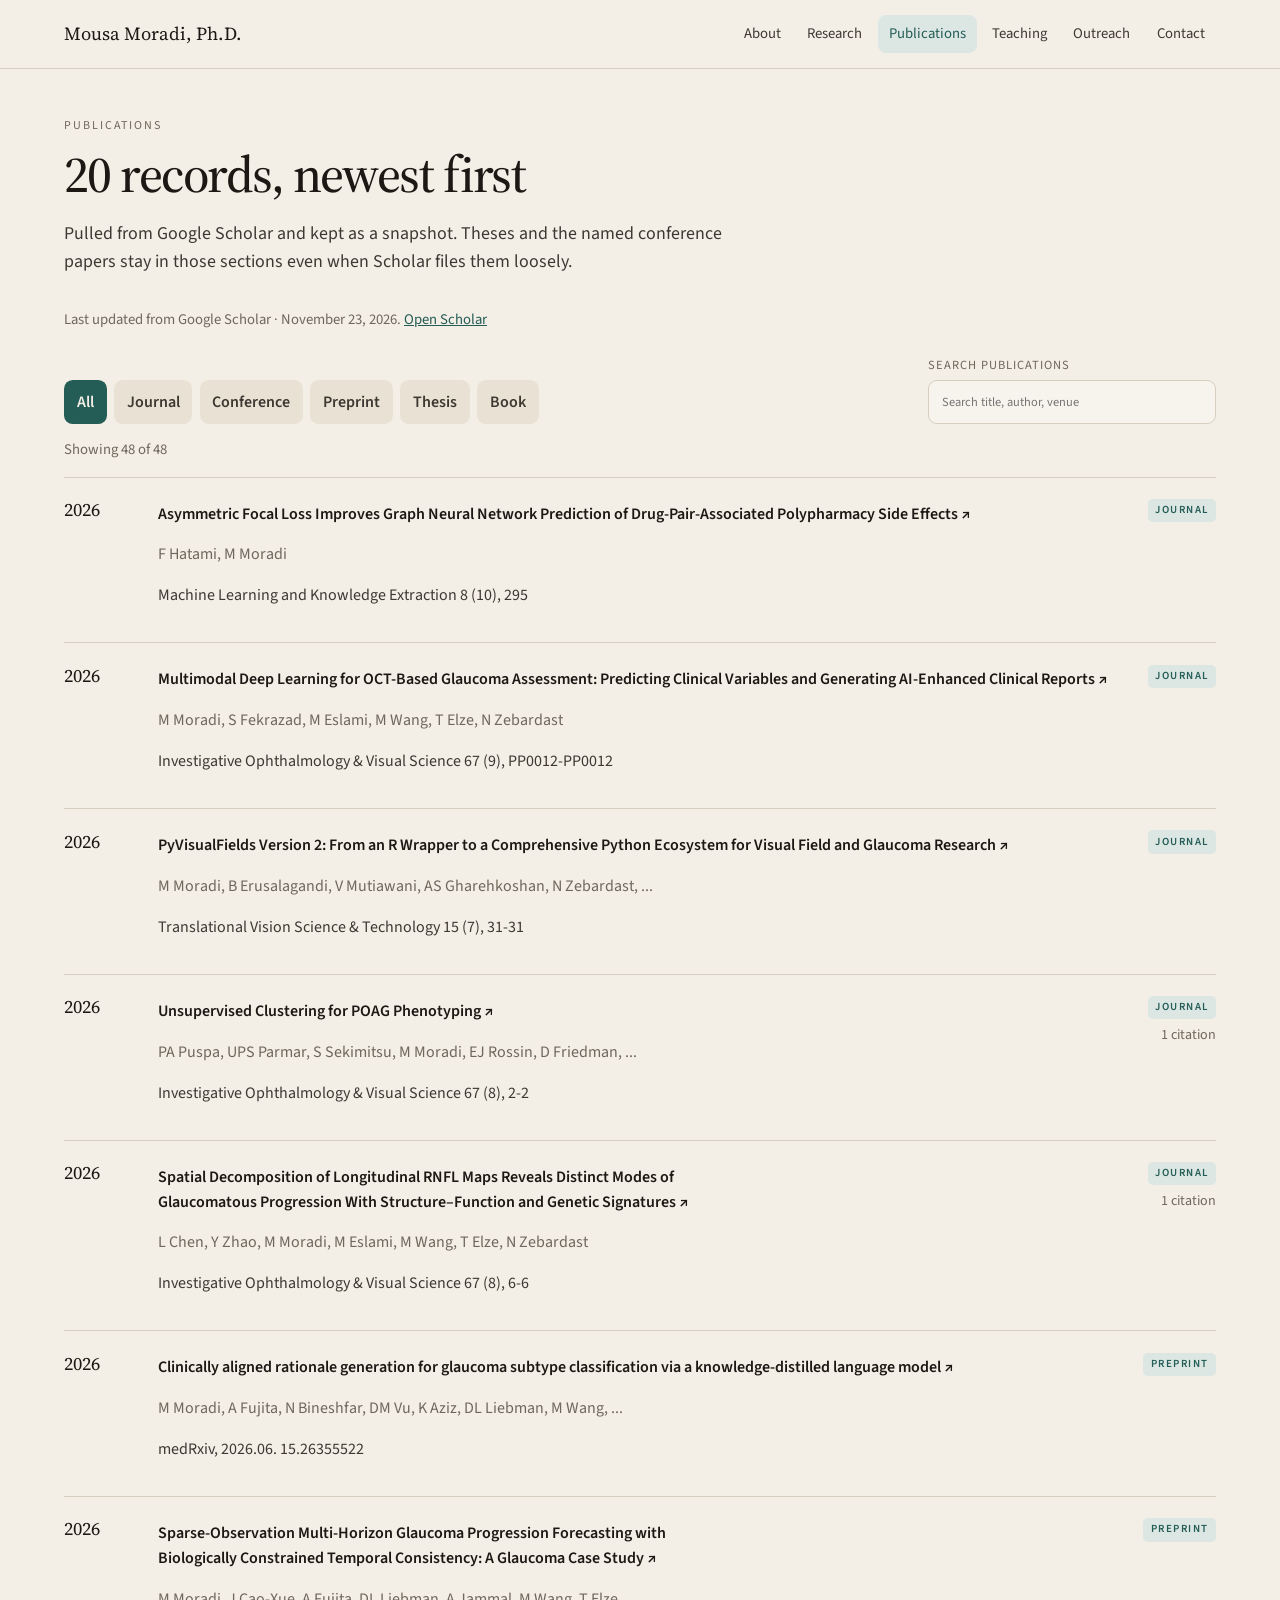
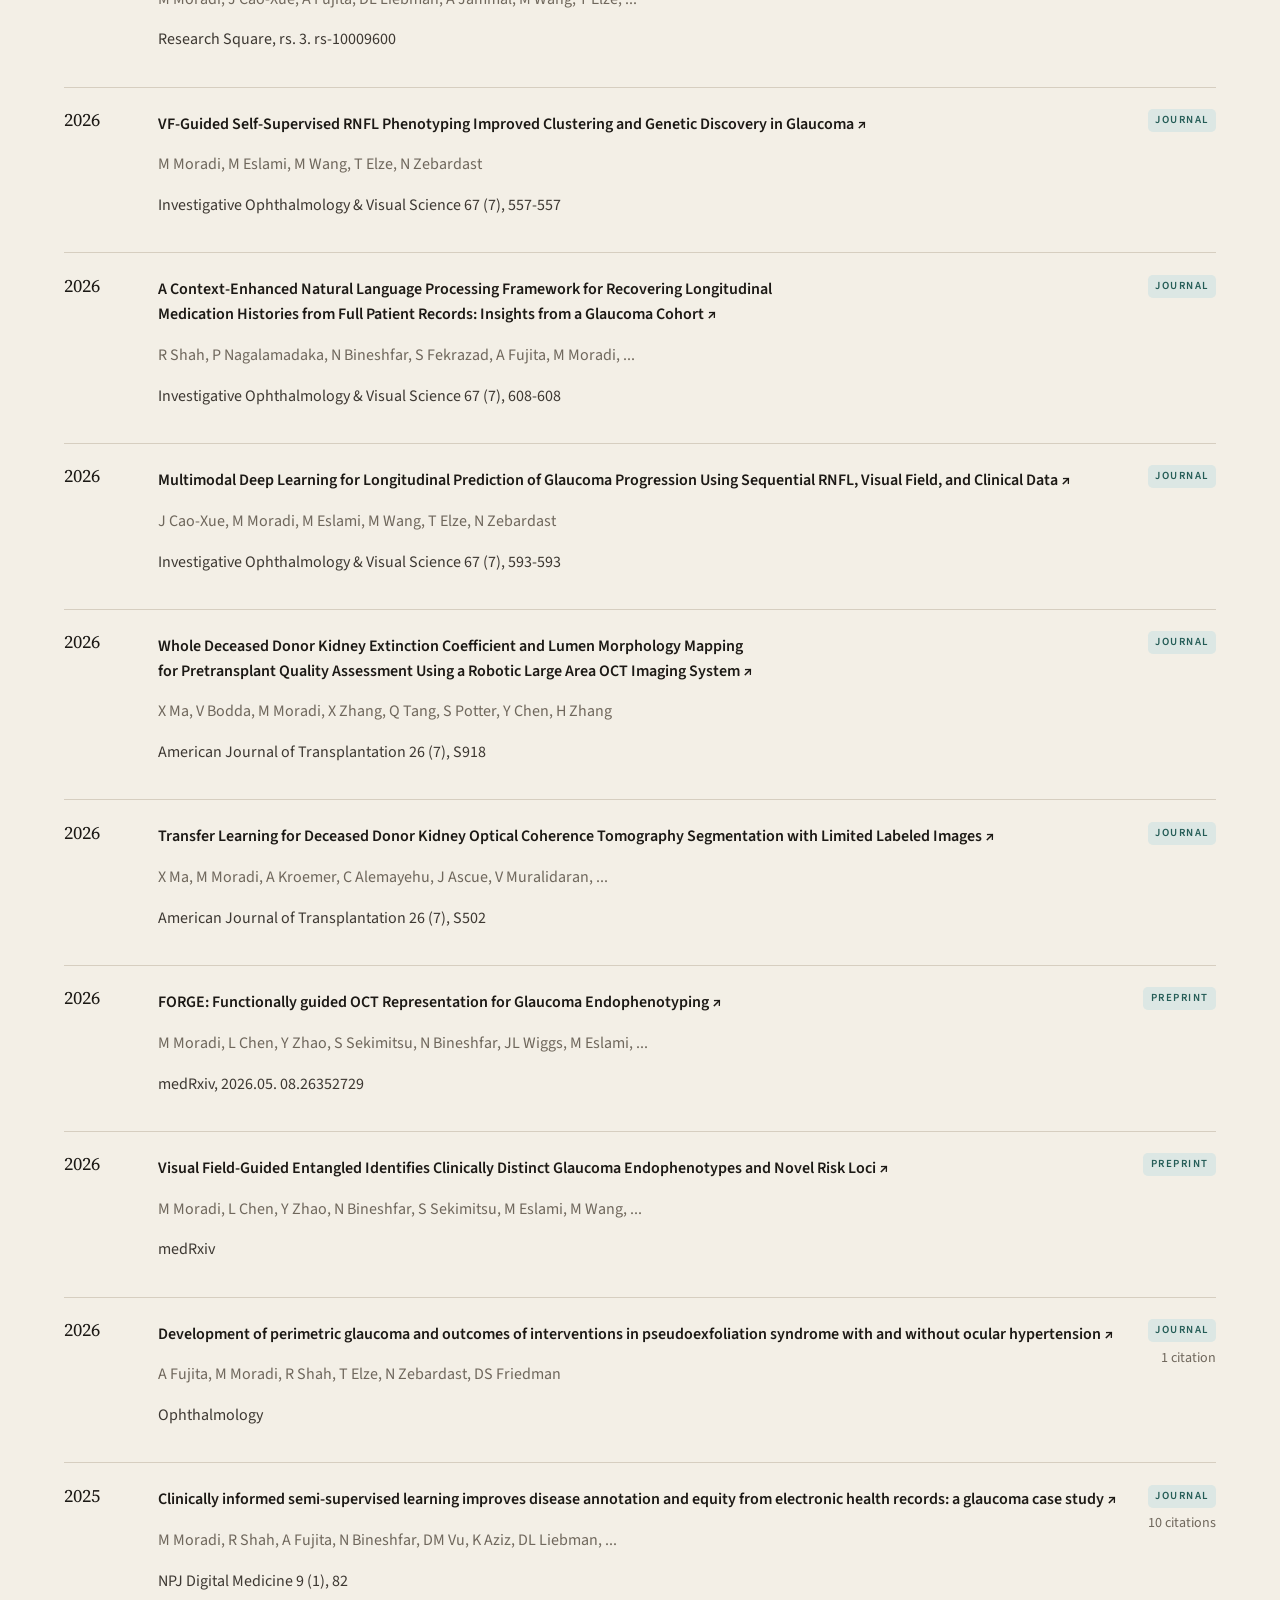
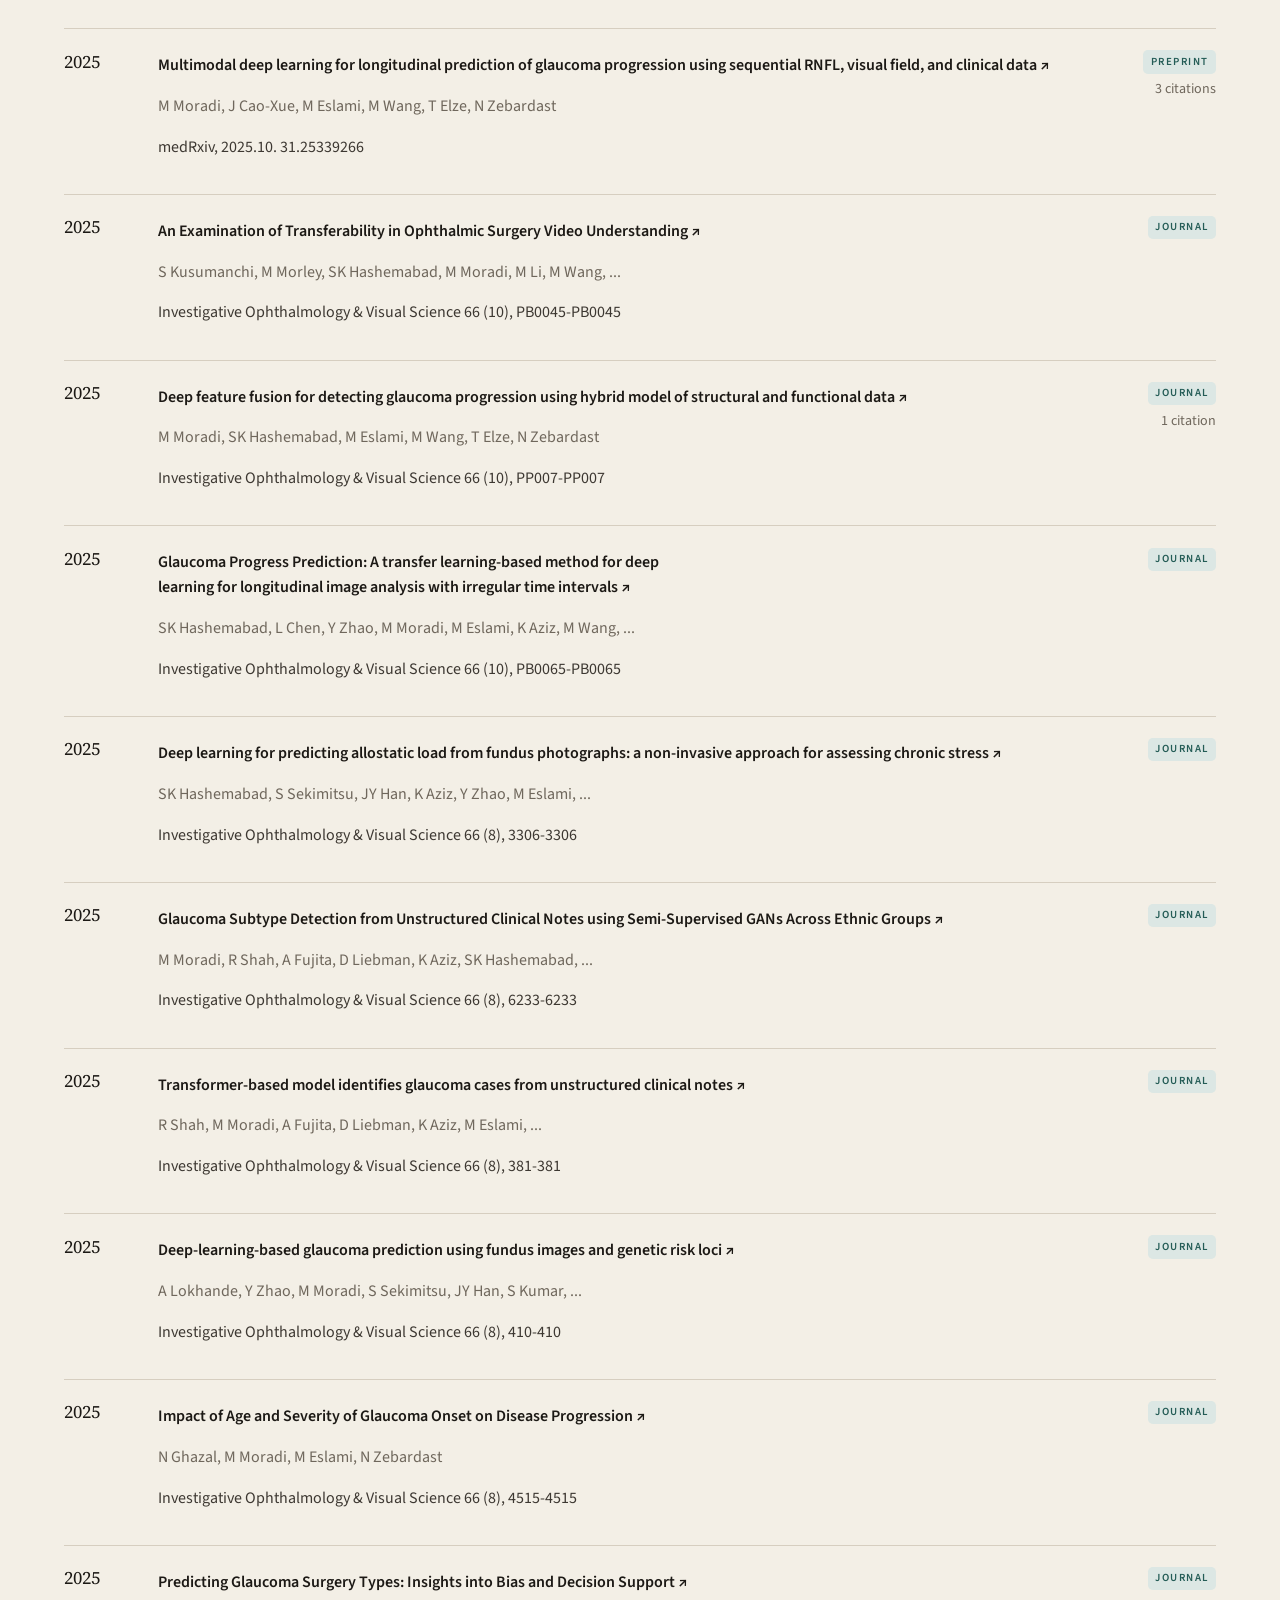
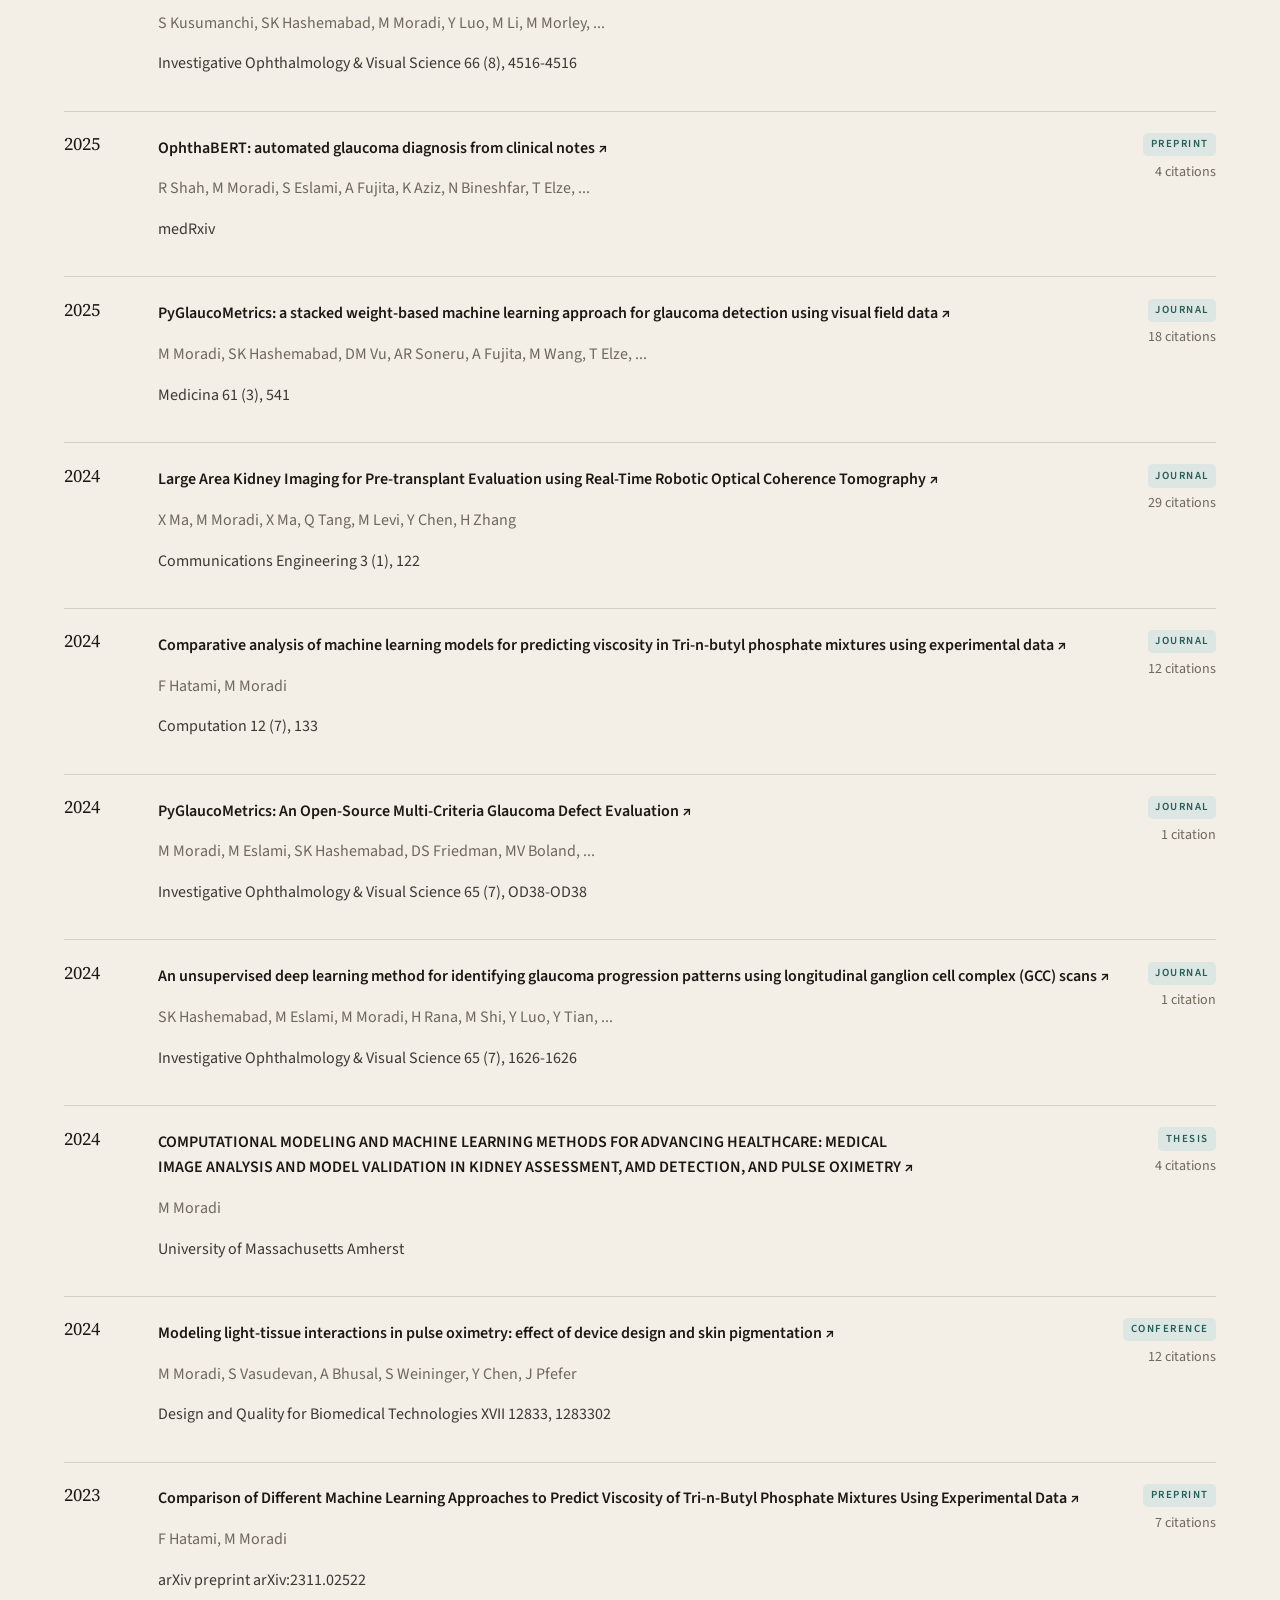
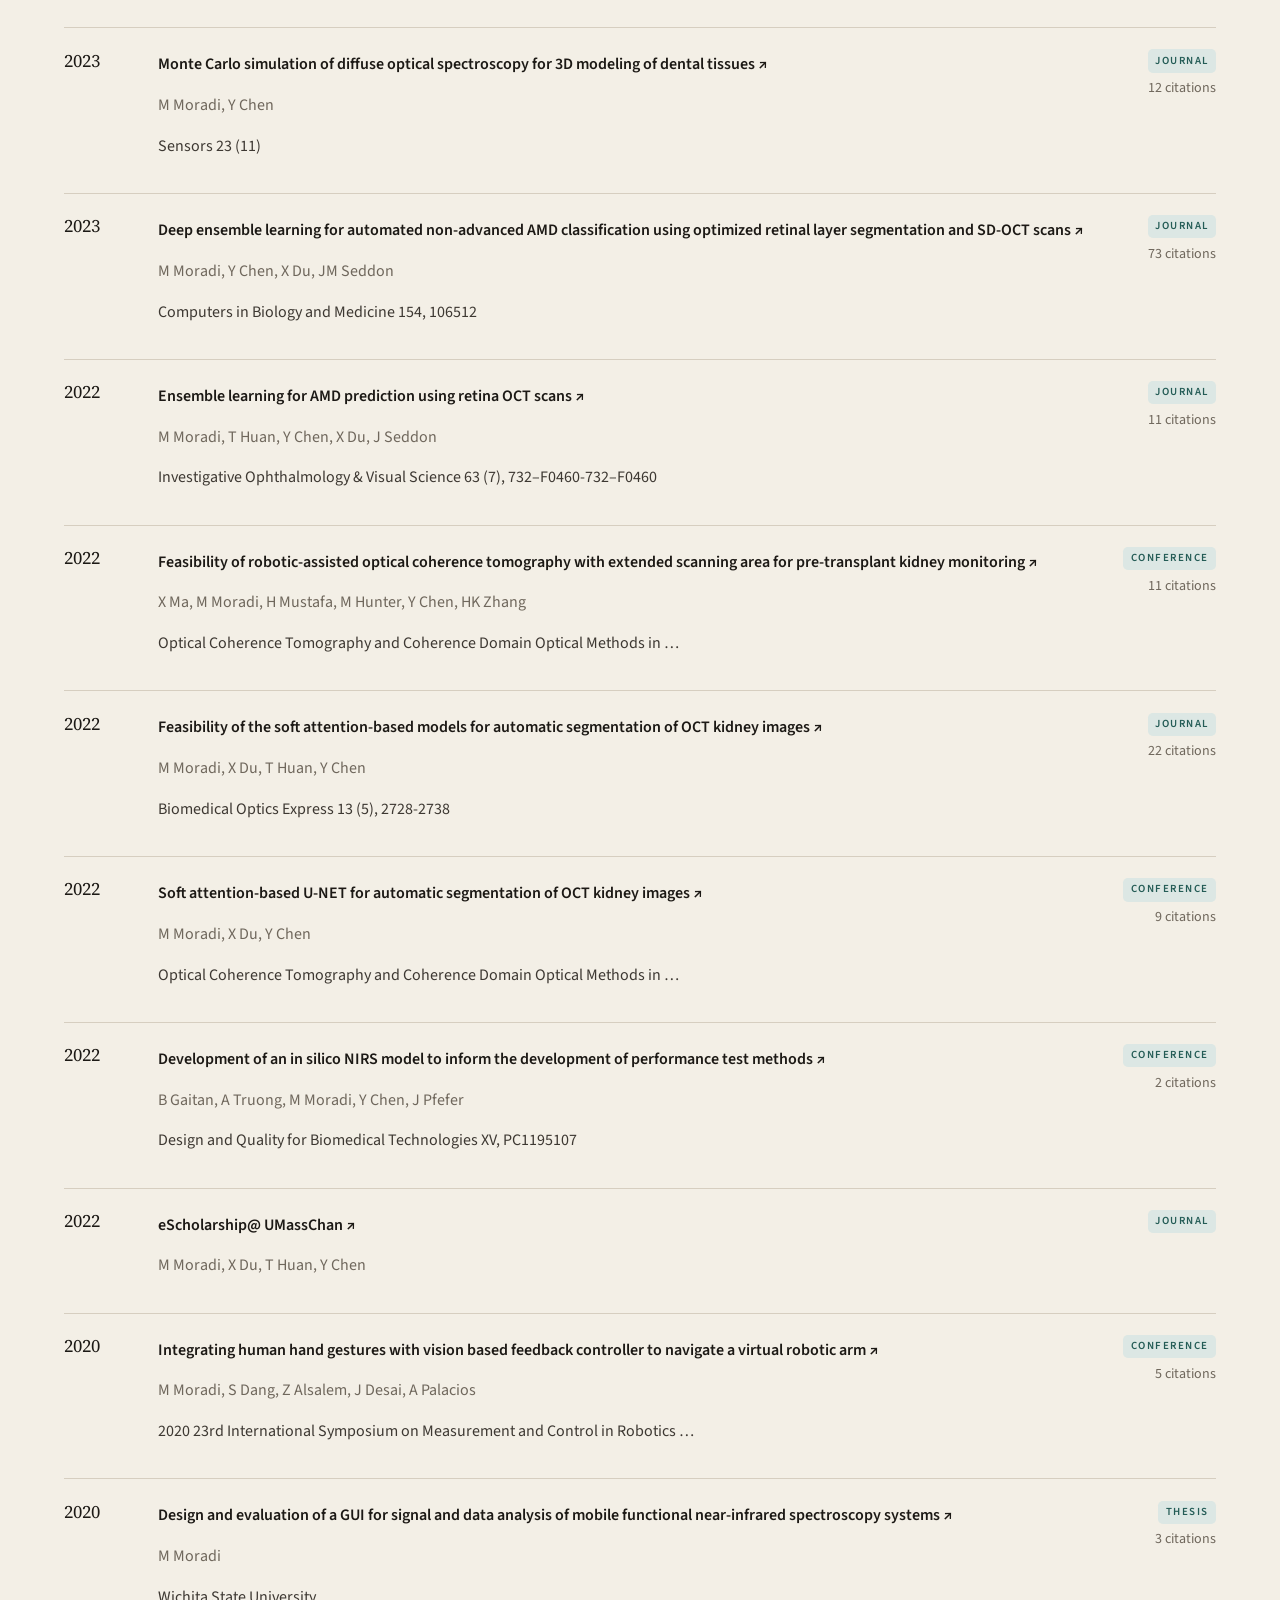
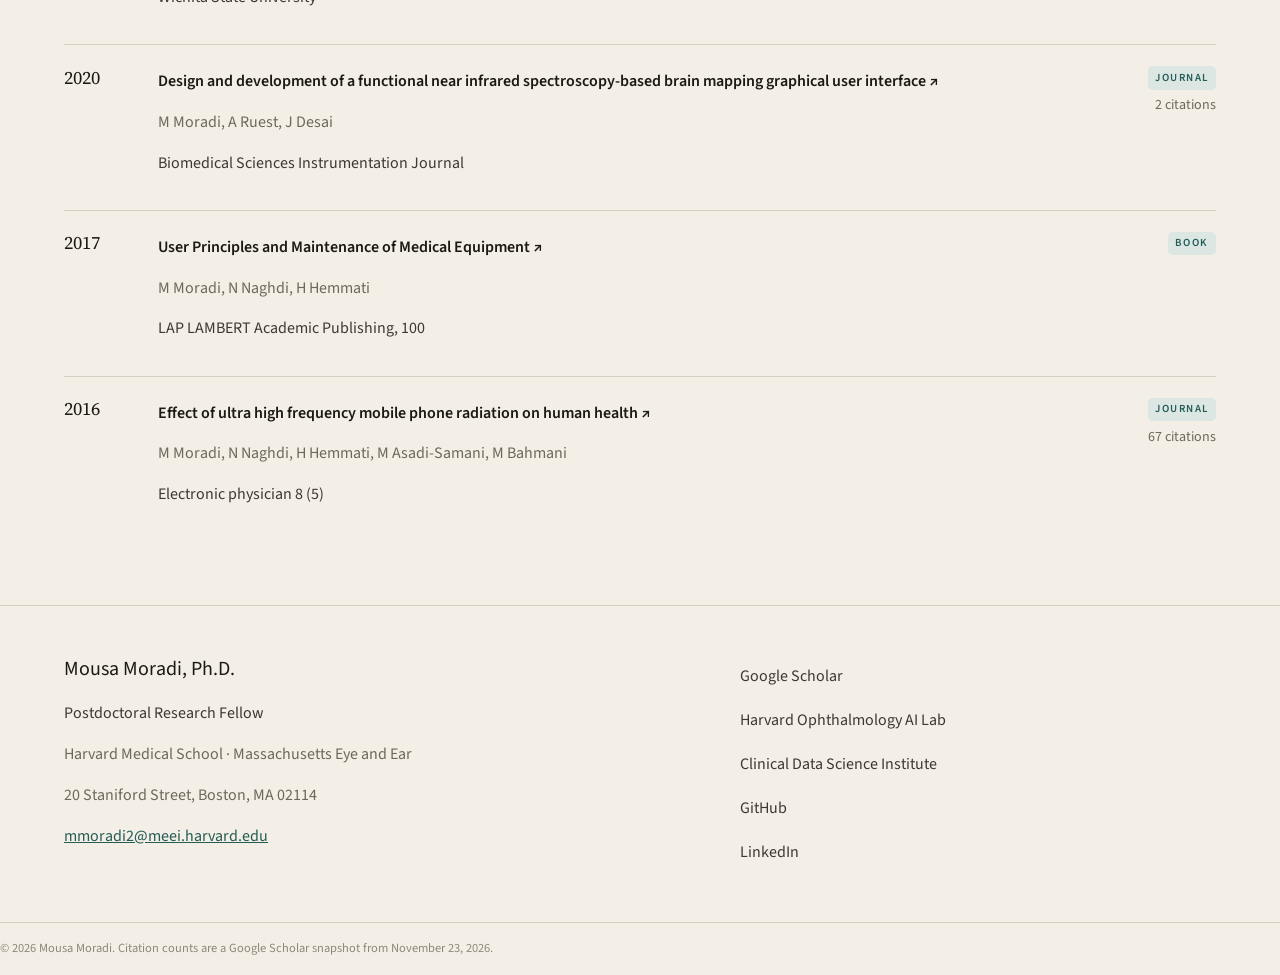
==== commit 3c190294: "chore: update Google Scholar metrics" ====
--- a/publications/index.html
+++ b/publications/index.html
@@ -30,7 +30,7 @@
     <h1>20 records, newest first</h1>
     <p class="lede">Pulled from Google Scholar and kept as a snapshot. Theses and the named conference papers stay in those sections even when Scholar files them loosely.</p>
   </header>
-    <p class="scholar-note left">Last updated from Google Scholar · November 21, 2026. <a href="https://scholar.google.com/citations?user=CYKwjg4AAAAJ&amp;hl=en" target="_blank" rel="noopener noreferrer">Open Scholar</a></p>
+    <p class="scholar-note left">Last updated from Google Scholar · November 23, 2026. <a href="https://scholar.google.com/citations?user=CYKwjg4AAAAJ&amp;hl=en" target="_blank" rel="noopener noreferrer">Open Scholar</a></p>
     <div class="filters">
       <div role="tablist" aria-label="Publication type" id="filters">
         <button type="button" role="tab" aria-selected="true" data-kind="all">All</button>
@@ -59,7 +59,7 @@
       <ul class="foot-links"><li><a href="https://scholar.google.com/citations?user=CYKwjg4AAAAJ&amp;hl=en" target="_blank" rel="noopener noreferrer">Google Scholar</a></li><li><a href="https://ophai.hms.harvard.edu/team/mousa-moradi-phd/" target="_blank" rel="noopener noreferrer">Harvard Ophthalmology AI Lab</a></li><li><a href="https://datascience.meei.harvard.edu/teams/dr-mousa-moradi/" target="_blank" rel="noopener noreferrer">Clinical Data Science Institute</a></li><li><a href="https://github.com/Mousamoradi" target="_blank" rel="noopener noreferrer">GitHub</a></li><li><a href="https://www.linkedin.com/in/mousa-moradi-201263a0/" target="_blank" rel="noopener noreferrer">LinkedIn</a></li></ul>
     </div>
     <div class="fine">
-      <p class="wrap">© 2026 Mousa Moradi. Citation counts are a Google Scholar snapshot from November 21, 2026.</p>
+      <p class="wrap">© 2026 Mousa Moradi. Citation counts are a Google Scholar snapshot from November 23, 2026.</p>
     </div>
   </footer>
   <script id="papers" type="application/json">[{"id":"2026-asymmetric-focal-loss-improves-graph-neural-network-prediction-of-drug-p","year":2026,"title":"Asymmetric Focal Loss Improves Graph Neural Network Prediction of Drug-Pair-Associated Polypharmacy Side Effects","authors":"F Hatami, M Moradi","venue":"Machine Learning and Knowledge Extraction 8 (10), 295","kind":"journal","href":"https://scholar.google.com/citations?view_op=view_citation&hl=en&user=CYKwjg4AAAAJ&pagesize=100&sortby=pubdate&citation_for_view=CYKwjg4AAAAJ:M05iB0D1s5AC"},{"id":"2026-multimodal-deep-learning-for-oct-based-glaucoma-assessment-predicting-cl","year":2026,"title":"Multimodal Deep Learning for OCT-Based Glaucoma Assessment: Predicting Clinical Variables and Generating AI-Enhanced Clinical Reports","authors":"M Moradi, S Fekrazad, M Eslami, M Wang, T Elze, N Zebardast","venue":"Investigative Ophthalmology & Visual Science 67 (9), PP0012-PP0012","kind":"journal","href":"https://scholar.google.com/citations?view_op=view_citation&hl=en&user=CYKwjg4AAAAJ&pagesize=100&sortby=pubdate&citation_for_view=CYKwjg4AAAAJ:35N4QoGY0k4C"},{"id":"2026-pyvisualfields-version-2-from-an-r-wrapper-to-a-comprehensive-python-eco","year":2026,"title":"PyVisualFields Version 2: From an R Wrapper to a Comprehensive Python Ecosystem for Visual Field and Glaucoma Research","authors":"M Moradi, B Erusalagandi, V Mutiawani, AS Gharehkoshan, N Zebardast, ...","venue":"Translational Vision Science & Technology 15 (7), 31-31","kind":"journal","href":"https://scholar.google.com/citations?view_op=view_citation&hl=en&user=CYKwjg4AAAAJ&pagesize=100&sortby=pubdate&citation_for_view=CYKwjg4AAAAJ:2P1L_qKh6hAC","featured":true},{"id":"2026-unsupervised-clustering-for-poag-phenotyping","year":2026,"title":"Unsupervised Clustering for POAG Phenotyping","authors":"PA Puspa, UPS Parmar, S Sekimitsu, M Moradi, EJ Rossin, D Friedman, ...","venue":"Investigative Ophthalmology & Visual Science 67 (8), 2-2","kind":"journal","href":"https://scholar.google.com/citations?view_op=view_citation&hl=en&user=CYKwjg4AAAAJ&pagesize=100&sortby=pubdate&citation_for_view=CYKwjg4AAAAJ:lSLTfruPkqcC","citations":1},{"id":"2026-spatial-decomposition-of-longitudinal-rnfl-maps-reveals-distinct-modes-o","year":2026,"title":"Spatial Decomposition of Longitudinal RNFL Maps Reveals Distinct Modes of Glaucomatous Progression With Structure–Function and Genetic Signatures","authors":"L Chen, Y Zhao, M Moradi, M Eslami, M Wang, T Elze, N Zebardast","venue":"Investigative Ophthalmology & Visual Science 67 (8), 6-6","kind":"journal","href":"https://scholar.google.com/citations?view_op=view_citation&hl=en&user=CYKwjg4AAAAJ&pagesize=100&sortby=pubdate&citation_for_view=CYKwjg4AAAAJ:blknAaTinKkC","citations":1},{"id":"2026-clinically-aligned-rationale-generation-for-glaucoma-subtype-classificat","year":2026,"title":"Clinically aligned rationale generation for glaucoma subtype classification via a knowledge-distilled language model","authors":"M Moradi, A Fujita, N Bineshfar, DM Vu, K Aziz, DL Liebman, M Wang, ...","venue":"medRxiv, 2026.06. 15.26355522","kind":"preprint","href":"https://huggingface.co/spaces/mousamoradi/Reasoning_CISSGAN","featured":true},{"id":"2026-sparse-observation-multi-horizon-glaucoma-progression-forecasting-with-b","year":2026,"title":"Sparse-Observation Multi-Horizon Glaucoma Progression Forecasting with Biologically Constrained Temporal Consistency: A Glaucoma Case Study","authors":"M Moradi, J Cao-Xue, A Fujita, DL Liebman, A Jammal, M Wang, T Elze, ...","venue":"Research Square, rs. 3. rs-10009600","kind":"preprint","href":"https://github.com/Mousamoradi/Sparse-Observation-Multi-Horizon-Progression","featured":true},{"id":"2026-vf-guided-self-supervised-rnfl-phenotyping-improved-clustering-and-genet","year":2026,"title":"VF-Guided Self-Supervised RNFL Phenotyping Improved Clustering and Genetic Discovery in Glaucoma","authors":"M Moradi, M Eslami, M Wang, T Elze, N Zebardast","venue":"Investigative Ophthalmology & Visual Science 67 (7), 557-557","kind":"journal","href":"https://scholar.google.com/citations?view_op=view_citation&hl=en&user=CYKwjg4AAAAJ&pagesize=100&sortby=pubdate&citation_for_view=CYKwjg4AAAAJ:J_g5lzvAfSwC"},{"id":"2026-a-context-enhanced-natural-language-processing-framework-for-recovering-","year":2026,"title":"A Context-Enhanced Natural Language Processing Framework for Recovering Longitudinal Medication Histories from Full Patient Records: Insights from a Glaucoma Cohort","authors":"R Shah, P Nagalamadaka, N Bineshfar, S Fekrazad, A Fujita, M Moradi, ...","venue":"Investigative Ophthalmology & Visual Science 67 (7), 608-608","kind":"journal","href":"https://scholar.google.com/citations?view_op=view_citation&hl=en&user=CYKwjg4AAAAJ&pagesize=100&sortby=pubdate&citation_for_view=CYKwjg4AAAAJ:NaGl4SEjCO4C"},{"id":"2026-multimodal-deep-learning-for-longitudinal-prediction-of-glaucoma-progres","year":2026,"title":"Multimodal Deep Learning for Longitudinal Prediction of Glaucoma Progression Using Sequential RNFL, Visual Field, and Clinical Data","authors":"J Cao-Xue, M Moradi, M Eslami, M Wang, T Elze, N Zebardast","venue":"Investigative Ophthalmology & Visual Science 67 (7), 593-593","kind":"journal","href":"https://scholar.google.com/citations?view_op=view_citation&hl=en&user=CYKwjg4AAAAJ&pagesize=100&sortby=pubdate&citation_for_view=CYKwjg4AAAAJ:RGFaLdJalmkC"},{"id":"2026-whole-deceased-donor-kidney-extinction-coefficient-and-lumen-morphology-","year":2026,"title":"Whole Deceased Donor Kidney Extinction Coefficient and Lumen Morphology Mapping for Pretransplant Quality Assessment Using a Robotic Large Area OCT Imaging System","authors":"X Ma, V Bodda, M Moradi, X Zhang, Q Tang, S Potter, Y Chen, H Zhang","venue":"American Journal of Transplantation 26 (7), S918","kind":"journal","href":"https://scholar.google.com/citations?view_op=view_citation&hl=en&user=CYKwjg4AAAAJ&pagesize=100&sortby=pubdate&citation_for_view=CYKwjg4AAAAJ:O3NaXMp0MMsC"},{"id":"2026-transfer-learning-for-deceased-donor-kidney-optical-coherence-tomography","year":2026,"title":"Transfer Learning for Deceased Donor Kidney Optical Coherence Tomography Segmentation with Limited Labeled Images","authors":"X Ma, M Moradi, A Kroemer, C Alemayehu, J Ascue, V Muralidaran, ...","venue":"American Journal of Transplantation 26 (7), S502","kind":"journal","href":"https://scholar.google.com/citations?view_op=view_citation&hl=en&user=CYKwjg4AAAAJ&pagesize=100&sortby=pubdate&citation_for_view=CYKwjg4AAAAJ:GnPB-g6toBAC"},{"id":"2026-forge-functionally-guided-oct-representation-for-glaucoma-endophenotypin","year":2026,"title":"FORGE: Functionally guided OCT Representation for Glaucoma Endophenotyping","authors":"M Moradi, L Chen, Y Zhao, S Sekimitsu, N Bineshfar, JL Wiggs, M Eslami, ...","venue":"medRxiv, 2026.05. 08.26352729","kind":"preprint","href":"https://scholar.google.com/citations?view_op=view_citation&hl=en&user=CYKwjg4AAAAJ&pagesize=100&sortby=pubdate&citation_for_view=CYKwjg4AAAAJ:BqipwSGYUEgC"},{"id":"2026-visual-field-guided-entangled-identifies-clinically-distinct-glaucoma-en","year":2026,"title":"Visual Field-Guided Entangled Identifies Clinically Distinct Glaucoma Endophenotypes and Novel Risk Loci","authors":"M Moradi, L Chen, Y Zhao, N Bineshfar, S Sekimitsu, M Eslami, M Wang, ...","venue":"medRxiv","kind":"preprint","href":"https://scholar.google.com/citations?view_op=view_citation&hl=en&user=CYKwjg4AAAAJ&pagesize=100&sortby=pubdate&citation_for_view=CYKwjg4AAAAJ:hMod-77fHWUC"},{"id":"2026-development-of-perimetric-glaucoma-and-outcomes-of-interventions-in-pseu","year":2026,"title":"Development of perimetric glaucoma and outcomes of interventions in pseudoexfoliation syndrome with and without ocular hypertension","authors":"A Fujita, M Moradi, R Shah, T Elze, N Zebardast, DS Friedman","venue":"Ophthalmology","kind":"journal","href":"https://scholar.google.com/citations?view_op=view_citation&hl=en&user=CYKwjg4AAAAJ&pagesize=100&sortby=pubdate&citation_for_view=CYKwjg4AAAAJ:JV2RwH3_ST0C","citations":1},{"id":"2025-clinically-informed-semi-supervised-learning-improves-disease-annotation","year":2025,"title":"Clinically informed semi-supervised learning improves disease annotation and equity from electronic health records: a glaucoma case study","authors":"M Moradi, R Shah, A Fujita, N Bineshfar, DM Vu, K Aziz, DL Liebman, ...","venue":"NPJ Digital Medicine 9 (1), 82","kind":"journal","href":"https://doi.org/10.1038/s41746-025-02267-w","citations":10,"featured":true},{"id":"2025-multimodal-deep-learning-for-longitudinal-prediction-of-glaucoma-progres","year":2025,"title":"Multimodal deep learning for longitudinal prediction of glaucoma progression using sequential RNFL, visual field, and clinical data","authors":"M Moradi, J Cao-Xue, M Eslami, M Wang, T Elze, N Zebardast","venue":"medRxiv, 2025.10. 31.25339266","kind":"preprint","href":"https://scholar.google.com/citations?view_op=view_citation&hl=en&user=CYKwjg4AAAAJ&pagesize=100&sortby=pubdate&citation_for_view=CYKwjg4AAAAJ:maZDTaKrznsC","citations":3},{"id":"2025-an-examination-of-transferability-in-ophthalmic-surgery-video-understand","year":2025,"title":"An Examination of Transferability in Ophthalmic Surgery Video Understanding","authors":"S Kusumanchi, M Morley, SK Hashemabad, M Moradi, M Li, M Wang, ...","venue":"Investigative Ophthalmology & Visual Science 66 (10), PB0045-PB0045","kind":"journal","href":"https://scholar.google.com/citations?view_op=view_citation&hl=en&user=CYKwjg4AAAAJ&pagesize=100&sortby=pubdate&citation_for_view=CYKwjg4AAAAJ:iH-uZ7U-co4C"},{"id":"2025-deep-feature-fusion-for-detecting-glaucoma-progression-using-hybrid-mode","year":2025,"title":"Deep feature fusion for detecting glaucoma progression using hybrid model of structural and functional data","authors":"M Moradi, SK Hashemabad, M Eslami, M Wang, T Elze, N Zebardast","venue":"Investigative Ophthalmology & Visual Science 66 (10), PP007-PP007","kind":"journal","href":"https://scholar.google.com/citations?view_op=view_citation&hl=en&user=CYKwjg4AAAAJ&pagesize=100&sortby=pubdate&citation_for_view=CYKwjg4AAAAJ:r0BpntZqJG4C","citations":1},{"id":"2025-glaucoma-progress-prediction-a-transfer-learning-based-method-for-deep-l","year":2025,"title":"Glaucoma Progress Prediction: A transfer learning-based method for deep learning for longitudinal image analysis with irregular time intervals","authors":"SK Hashemabad, L Chen, Y Zhao, M Moradi, M Eslami, K Aziz, M Wang, ...","venue":"Investigative Ophthalmology & Visual Science 66 (10), PB0065-PB0065","kind":"journal","href":"https://scholar.google.com/citations?view_op=view_citation&hl=en&user=CYKwjg4AAAAJ&pagesize=100&sortby=pubdate&citation_for_view=CYKwjg4AAAAJ:j3f4tGmQtD8C"},{"id":"2025-deep-learning-for-predicting-allostatic-load-from-fundus-photographs-a-n","year":2025,"title":"Deep learning for predicting allostatic load from fundus photographs: a non-invasive approach for assessing chronic stress","authors":"SK Hashemabad, S Sekimitsu, JY Han, K Aziz, Y Zhao, M Eslami, ...","venue":"Investigative Ophthalmology & Visual Science 66 (8), 3306-3306","kind":"journal","href":"https://scholar.google.com/citations?view_op=view_citation&hl=en&user=CYKwjg4AAAAJ&pagesize=100&sortby=pubdate&citation_for_view=CYKwjg4AAAAJ:4JMBOYKVnBMC"},{"id":"2025-glaucoma-subtype-detection-from-unstructured-clinical-notes-using-semi-s","year":2025,"title":"Glaucoma Subtype Detection from Unstructured Clinical Notes using Semi-Supervised GANs Across Ethnic Groups","authors":"M Moradi, R Shah, A Fujita, D Liebman, K Aziz, SK Hashemabad, ...","venue":"Investigative Ophthalmology & Visual Science 66 (8), 6233-6233","kind":"journal","href":"https://scholar.google.com/citations?view_op=view_citation&hl=en&user=CYKwjg4AAAAJ&pagesize=100&sortby=pubdate&citation_for_view=CYKwjg4AAAAJ:RHpTSmoSYBkC"},{"id":"2025-transformer-based-model-identifies-glaucoma-cases-from-unstructured-clin","year":2025,"title":"Transformer-based model identifies glaucoma cases from unstructured clinical notes","authors":"R Shah, M Moradi, A Fujita, D Liebman, K Aziz, M Eslami, ...","venue":"Investigative Ophthalmology & Visual Science 66 (8), 381-381","kind":"journal","href":"https://scholar.google.com/citations?view_op=view_citation&hl=en&user=CYKwjg4AAAAJ&pagesize=100&sortby=pubdate&citation_for_view=CYKwjg4AAAAJ:_Qo2XoVZTnwC"},{"id":"2025-deep-learning-based-glaucoma-prediction-using-fundus-images-and-genetic-","year":2025,"title":"Deep-learning-based glaucoma prediction using fundus images and genetic risk loci","authors":"A Lokhande, Y Zhao, M Moradi, S Sekimitsu, JY Han, S Kumar, ...","venue":"Investigative Ophthalmology & Visual Science 66 (8), 410-410","kind":"journal","href":"https://scholar.google.com/citations?view_op=view_citation&hl=en&user=CYKwjg4AAAAJ&pagesize=100&sortby=pubdate&citation_for_view=CYKwjg4AAAAJ:e5wmG9Sq2KIC"},{"id":"2025-impact-of-age-and-severity-of-glaucoma-onset-on-disease-progression","year":2025,"title":"Impact of Age and Severity of Glaucoma Onset on Disease Progression","authors":"N Ghazal, M Moradi, M Eslami, N Zebardast","venue":"Investigative Ophthalmology & Visual Science 66 (8), 4515-4515","kind":"journal","href":"https://scholar.google.com/citations?view_op=view_citation&hl=en&user=CYKwjg4AAAAJ&pagesize=100&sortby=pubdate&citation_for_view=CYKwjg4AAAAJ:R3hNpaxXUhUC"},{"id":"2025-predicting-glaucoma-surgery-types-insights-into-bias-and-decision-suppor","year":2025,"title":"Predicting Glaucoma Surgery Types: Insights into Bias and Decision Support","authors":"S Kusumanchi, SK Hashemabad, M Moradi, Y Luo, M Li, M Morley, ...","venue":"Investigative Ophthalmology & Visual Science 66 (8), 4516-4516","kind":"journal","href":"https://scholar.google.com/citations?view_op=view_citation&hl=en&user=CYKwjg4AAAAJ&pagesize=100&sortby=pubdate&citation_for_view=CYKwjg4AAAAJ:TQgYirikUcIC"},{"id":"2025-ophthabert-automated-glaucoma-diagnosis-from-clinical-notes","year":2025,"title":"OphthaBERT: automated glaucoma diagnosis from clinical notes","authors":"R Shah, M Moradi, S Eslami, A Fujita, K Aziz, N Bineshfar, T Elze, ...","venue":"medRxiv","kind":"preprint","href":"https://doi.org/10.1101/2025.06.08.25329151","citations":4},{"id":"2025-pyglaucometrics-a-stacked-weight-based-machine-learning-approach-for-gla","year":2025,"title":"PyGlaucoMetrics: a stacked weight-based machine learning approach for glaucoma detection using visual field data","authors":"M Moradi, SK Hashemabad, DM Vu, AR Soneru, A Fujita, M Wang, T Elze, ...","venue":"Medicina 61 (3), 541","kind":"journal","href":"https://scholar.google.com/citations?view_op=view_citation&hl=en&user=CYKwjg4AAAAJ&pagesize=100&sortby=pubdate&citation_for_view=CYKwjg4AAAAJ:mB3voiENLucC","citations":18},{"id":"2024-large-area-kidney-imaging-for-pre-transplant-evaluation-using-real-time-","year":2024,"title":"Large Area Kidney Imaging for Pre-transplant Evaluation using Real-Time Robotic Optical Coherence Tomography","authors":"X Ma, M Moradi, X Ma, Q Tang, M Levi, Y Chen, H Zhang","venue":"Communications Engineering 3 (1), 122","kind":"journal","href":"https://scholar.google.com/citations?view_op=view_citation&hl=en&user=CYKwjg4AAAAJ&pagesize=100&sortby=pubdate&citation_for_view=CYKwjg4AAAAJ:dhFuZR0502QC","citations":29},{"id":"2024-comparative-analysis-of-machine-learning-models-for-predicting-viscosity","year":2024,"title":"Comparative analysis of machine learning models for predicting viscosity in Tri-n-butyl phosphate mixtures using experimental data","authors":"F Hatami, M Moradi","venue":"Computation 12 (7), 133","kind":"journal","href":"https://scholar.google.com/citations?view_op=view_citation&hl=en&user=CYKwjg4AAAAJ&pagesize=100&sortby=pubdate&citation_for_view=CYKwjg4AAAAJ:IWHjjKOFINEC","citations":12},{"id":"2024-pyglaucometrics-an-open-source-multi-criteria-glaucoma-defect-evaluation","year":2024,"title":"PyGlaucoMetrics: An Open-Source Multi-Criteria Glaucoma Defect Evaluation","authors":"M Moradi, M Eslami, SK Hashemabad, DS Friedman, MV Boland, ...","venue":"Investigative Ophthalmology & Visual Science 65 (7), OD38-OD38","kind":"journal","href":"https://scholar.google.com/citations?view_op=view_citation&hl=en&user=CYKwjg4AAAAJ&pagesize=100&sortby=pubdate&citation_for_view=CYKwjg4AAAAJ:qUcmZB5y_30C","citations":1},{"id":"2024-an-unsupervised-deep-learning-method-for-identifying-glaucoma-progressio","year":2024,"title":"An unsupervised deep learning method for identifying glaucoma progression patterns using longitudinal ganglion cell complex (GCC) scans","authors":"SK Hashemabad, M Eslami, M Moradi, H Rana, M Shi, Y Luo, Y Tian, ...","venue":"Investigative Ophthalmology & Visual Science 65 (7), 1626-1626","kind":"journal","href":"https://scholar.google.com/citations?view_op=view_citation&hl=en&user=CYKwjg4AAAAJ&pagesize=100&sortby=pubdate&citation_for_view=CYKwjg4AAAAJ:ZeXyd9-uunAC","citations":1},{"id":"2024-computational-modeling-and-machine-learning-methods-for-advancing-health","year":2024,"title":"COMPUTATIONAL MODELING AND MACHINE LEARNING METHODS FOR ADVANCING HEALTHCARE: MEDICAL IMAGE ANALYSIS AND MODEL VALIDATION IN KIDNEY ASSESSMENT, AMD DETECTION, AND PULSE OXIMETRY","authors":"M Moradi","venue":"University of Massachusetts Amherst","kind":"thesis","href":"https://scholar.google.com/citations?view_op=view_citation&hl=en&user=CYKwjg4AAAAJ&pagesize=100&sortby=pubdate&citation_for_view=CYKwjg4AAAAJ:-f6ydRqryjwC","citations":4},{"id":"2024-modeling-light-tissue-interactions-in-pulse-oximetry-effect-of-device-de","year":2024,"title":"Modeling light-tissue interactions in pulse oximetry: effect of device design and skin pigmentation","authors":"M Moradi, S Vasudevan, A Bhusal, S Weininger, Y Chen, J Pfefer","venue":"Design and Quality for Biomedical Technologies XVII 12833, 1283302","kind":"conference","href":"https://scholar.google.com/citations?view_op=view_citation&hl=en&user=CYKwjg4AAAAJ&pagesize=100&sortby=pubdate&citation_for_view=CYKwjg4AAAAJ:L8Ckcad2t8MC","citations":12},{"id":"2023-comparison-of-different-machine-learning-approaches-to-predict-viscosity","year":2023,"title":"Comparison of Different Machine Learning Approaches to Predict Viscosity of Tri-n-Butyl Phosphate Mixtures Using Experimental Data","authors":"F Hatami, M Moradi","venue":"arXiv preprint arXiv:2311.02522","kind":"preprint","href":"https://scholar.google.com/citations?view_op=view_citation&hl=en&user=CYKwjg4AAAAJ&pagesize=100&sortby=pubdate&citation_for_view=CYKwjg4AAAAJ:7PzlFSSx8tAC","citations":7},{"id":"2023-monte-carlo-simulation-of-diffuse-optical-spectroscopy-for-3d-modeling-o","year":2023,"title":"Monte Carlo simulation of diffuse optical spectroscopy for 3D modeling of dental tissues","authors":"M Moradi, Y Chen","venue":"Sensors 23 (11)","kind":"journal","href":"https://scholar.google.com/citations?view_op=view_citation&hl=en&user=CYKwjg4AAAAJ&pagesize=100&sortby=pubdate&citation_for_view=CYKwjg4AAAAJ:9ZlFYXVOiuMC","citations":12},{"id":"2023-deep-ensemble-learning-for-automated-non-advanced-amd-classification-usi","year":2023,"title":"Deep ensemble learning for automated non-advanced AMD classification using optimized retinal layer segmentation and SD-OCT scans","authors":"M Moradi, Y Chen, X Du, JM Seddon","venue":"Computers in Biology and Medicine 154, 106512","kind":"journal","href":"https://scholar.google.com/citations?view_op=view_citation&hl=en&user=CYKwjg4AAAAJ&pagesize=100&sortby=pubdate&citation_for_view=CYKwjg4AAAAJ:aqlVkmm33-oC","citations":73},{"id":"2022-ensemble-learning-for-amd-prediction-using-retina-oct-scans","year":2022,"title":"Ensemble learning for AMD prediction using retina OCT scans","authors":"M Moradi, T Huan, Y Chen, X Du, J Seddon","venue":"Investigative Ophthalmology & Visual Science 63 (7), 732–F0460-732–F0460","kind":"journal","href":"https://scholar.google.com/citations?view_op=view_citation&hl=en&user=CYKwjg4AAAAJ&pagesize=100&sortby=pubdate&citation_for_view=CYKwjg4AAAAJ:MXK_kJrjxJIC","citations":11},{"id":"2022-feasibility-of-robotic-assisted-optical-coherence-tomography-with-extend","year":2022,"title":"Feasibility of robotic-assisted optical coherence tomography with extended scanning area for pre-transplant kidney monitoring","authors":"X Ma, M Moradi, H Mustafa, M Hunter, Y Chen, HK Zhang","venue":"Optical Coherence Tomography and Coherence Domain Optical Methods in …","kind":"conference","href":"https://scholar.google.com/citations?view_op=view_citation&hl=en&user=CYKwjg4AAAAJ&pagesize=100&sortby=pubdate&citation_for_view=CYKwjg4AAAAJ:hqOjcs7Dif8C","citations":11},{"id":"2022-feasibility-of-the-soft-attention-based-models-for-automatic-segmentatio","year":2022,"title":"Feasibility of the soft attention-based models for automatic segmentation of OCT kidney images","authors":"M Moradi, X Du, T Huan, Y Chen","venue":"Biomedical Optics Express 13 (5), 2728-2738","kind":"journal","href":"https://scholar.google.com/citations?view_op=view_citation&hl=en&user=CYKwjg4AAAAJ&pagesize=100&sortby=pubdate&citation_for_view=CYKwjg4AAAAJ:Wp0gIr-vW9MC","citations":22},{"id":"2022-soft-attention-based-u-net-for-automatic-segmentation-of-oct-kidney-imag","year":2022,"title":"Soft attention-based U-NET for automatic segmentation of OCT kidney images","authors":"M Moradi, X Du, Y Chen","venue":"Optical Coherence Tomography and Coherence Domain Optical Methods in …","kind":"conference","href":"https://scholar.google.com/citations?view_op=view_citation&hl=en&user=CYKwjg4AAAAJ&pagesize=100&sortby=pubdate&citation_for_view=CYKwjg4AAAAJ:0EnyYjriUFMC","citations":9},{"id":"2022-development-of-an-in-silico-nirs-model-to-inform-the-development-of-perf","year":2022,"title":"Development of an in silico NIRS model to inform the development of performance test methods","authors":"B Gaitan, A Truong, M Moradi, Y Chen, J Pfefer","venue":"Design and Quality for Biomedical Technologies XV, PC1195107","kind":"conference","href":"https://scholar.google.com/citations?view_op=view_citation&hl=en&user=CYKwjg4AAAAJ&pagesize=100&sortby=pubdate&citation_for_view=CYKwjg4AAAAJ:Se3iqnhoufwC","citations":2},{"id":"2022-escholarship-umasschan","year":2022,"title":"eScholarship@ UMassChan","authors":"M Moradi, X Du, T Huan, Y Chen","venue":"","kind":"journal","href":"https://scholar.google.com/citations?view_op=view_citation&hl=en&user=CYKwjg4AAAAJ&pagesize=100&sortby=pubdate&citation_for_view=CYKwjg4AAAAJ:70eg2SAEIzsC"},{"id":"2020-integrating-human-hand-gestures-with-vision-based-feedback-controller-to","year":2020,"title":"Integrating human hand gestures with vision based feedback controller to navigate a virtual robotic arm","authors":"M Moradi, S Dang, Z Alsalem, J Desai, A Palacios","venue":"2020 23rd International Symposium on Measurement and Control in Robotics …","kind":"conference","href":"https://scholar.google.com/citations?view_op=view_citation&hl=en&user=CYKwjg4AAAAJ&pagesize=100&sortby=pubdate&citation_for_view=CYKwjg4AAAAJ:YsMSGLbcyi4C","citations":5},{"id":"2020-design-and-evaluation-of-a-gui-for-signal-and-data-analysis-of-mobile-fu","year":2020,"title":"Design and evaluation of a GUI for signal and data analysis of mobile functional near-infrared spectroscopy systems","authors":"M Moradi","venue":"Wichita State University","kind":"thesis","href":"https://scholar.google.com/citations?view_op=view_citation&hl=en&user=CYKwjg4AAAAJ&pagesize=100&sortby=pubdate&citation_for_view=CYKwjg4AAAAJ:UebtZRa9Y70C","citations":3},{"id":"2020-design-and-development-of-a-functional-near-infrared-spectroscopy-based-","year":2020,"title":"Design and development of a functional near infrared spectroscopy-based brain mapping graphical user interface","authors":"M Moradi, A Ruest, J Desai","venue":"Biomedical Sciences Instrumentation Journal","kind":"journal","href":"https://scholar.google.com/citations?view_op=view_citation&hl=en&user=CYKwjg4AAAAJ&pagesize=100&sortby=pubdate&citation_for_view=CYKwjg4AAAAJ:eQOLeE2rZwMC","citations":2},{"id":"2017-user-principles-and-maintenance-of-medical-equipment","year":2017,"title":"User Principles and Maintenance of Medical Equipment","authors":"M Moradi, N Naghdi, H Hemmati","venue":"LAP LAMBERT Academic Publishing, 100","kind":"book","href":"https://scholar.google.com/citations?view_op=view_citation&hl=en&user=CYKwjg4AAAAJ&pagesize=100&sortby=pubdate&citation_for_view=CYKwjg4AAAAJ:qjMakFHDy7sC"},{"id":"2016-effect-of-ultra-high-frequency-mobile-phone-radiation-on-human-health","year":2016,"title":"Effect of ultra high frequency mobile phone radiation on human health","authors":"M Moradi, N Naghdi, H Hemmati, M Asadi-Samani, M Bahmani","venue":"Electronic physician 8 (5)","kind":"journal","href":"https://scholar.google.com/citations?view_op=view_citation&hl=en&user=CYKwjg4AAAAJ&pagesize=100&sortby=pubdate&citation_for_view=CYKwjg4AAAAJ:u5HHmVD_uO8C","citations":67}]</script>
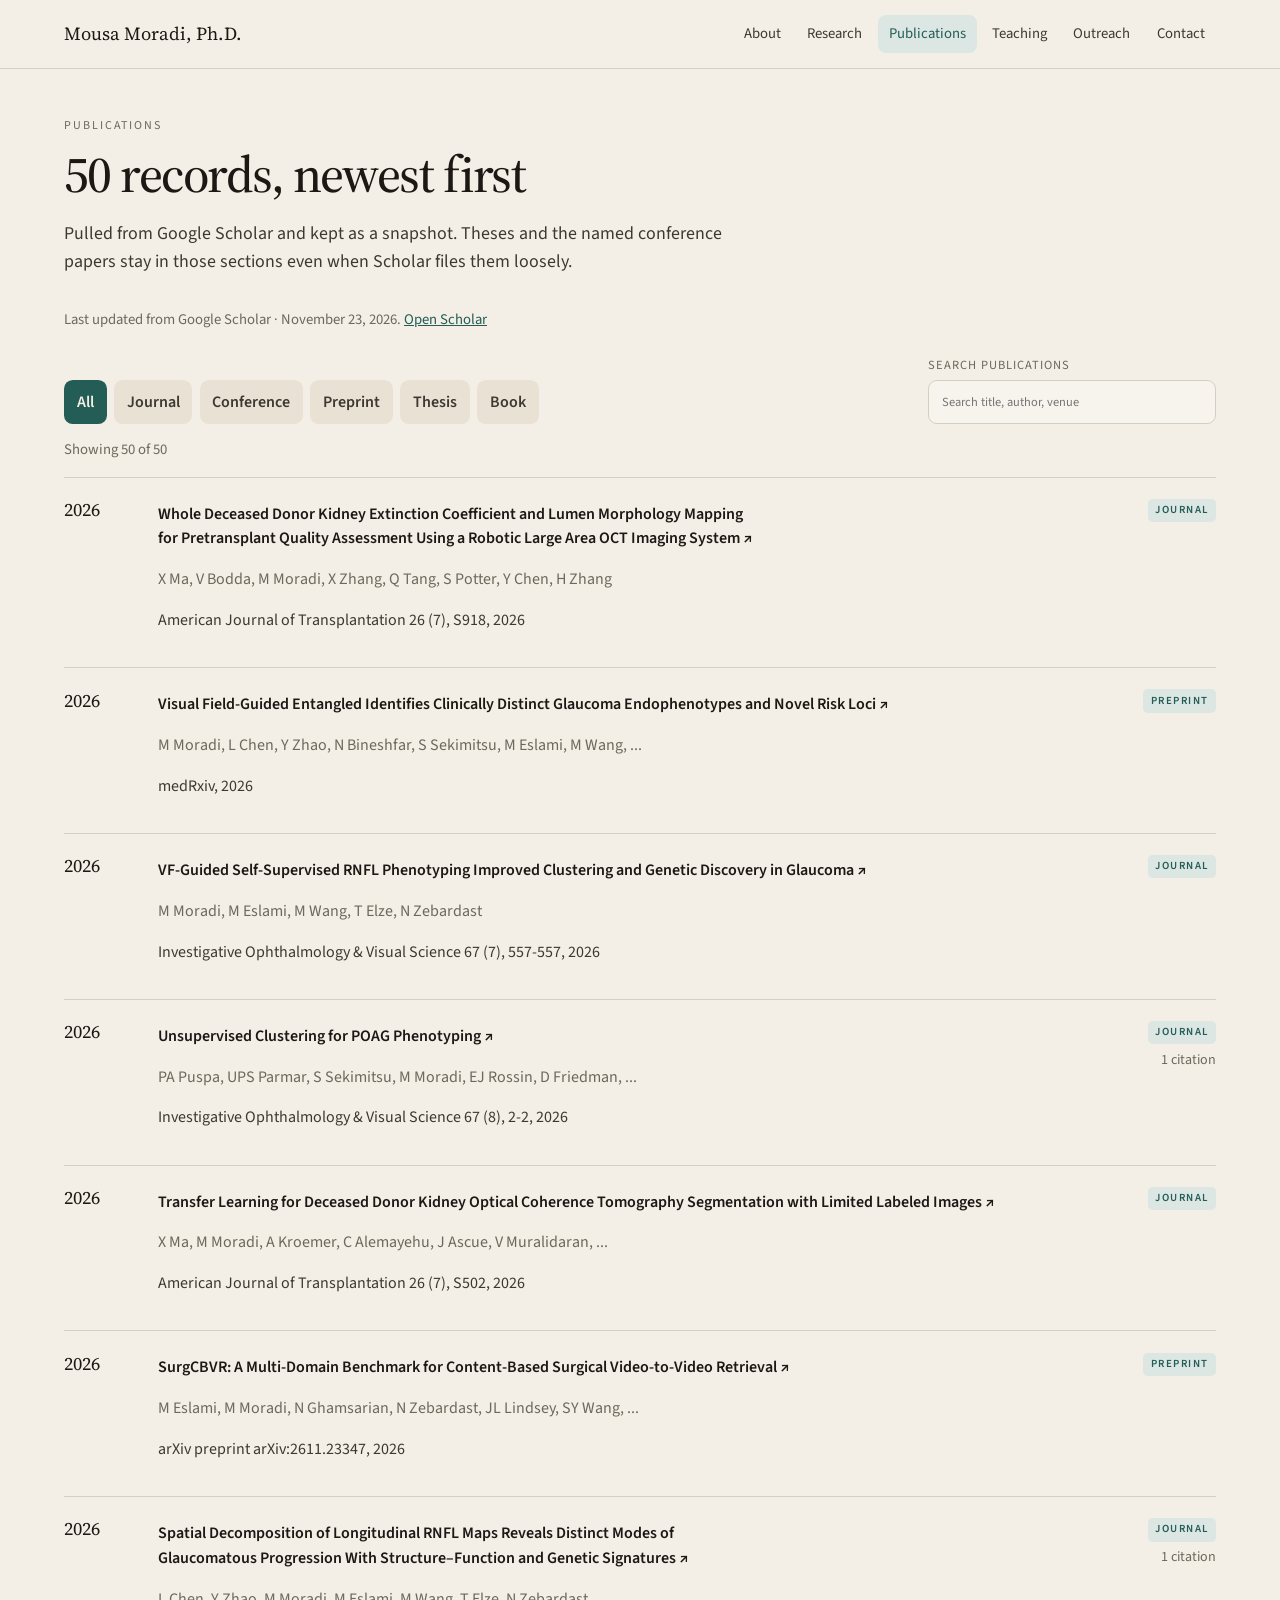
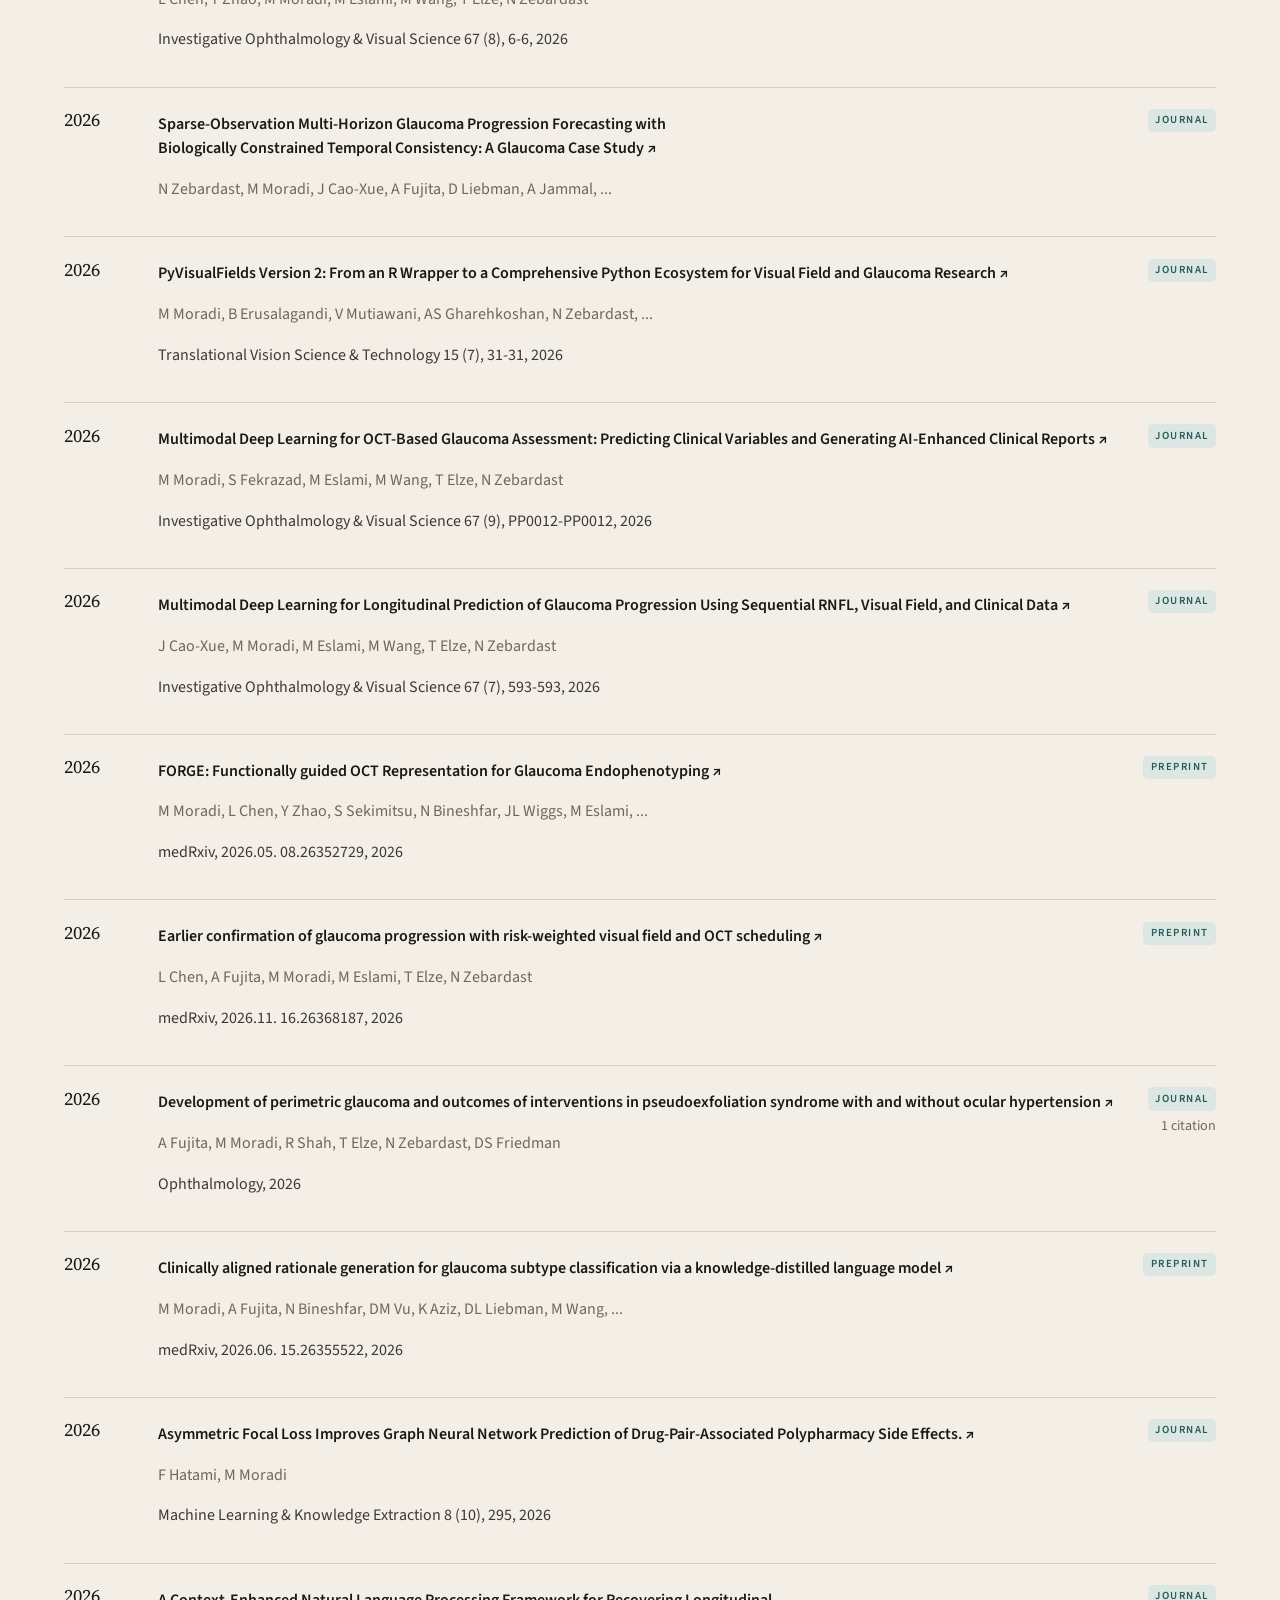
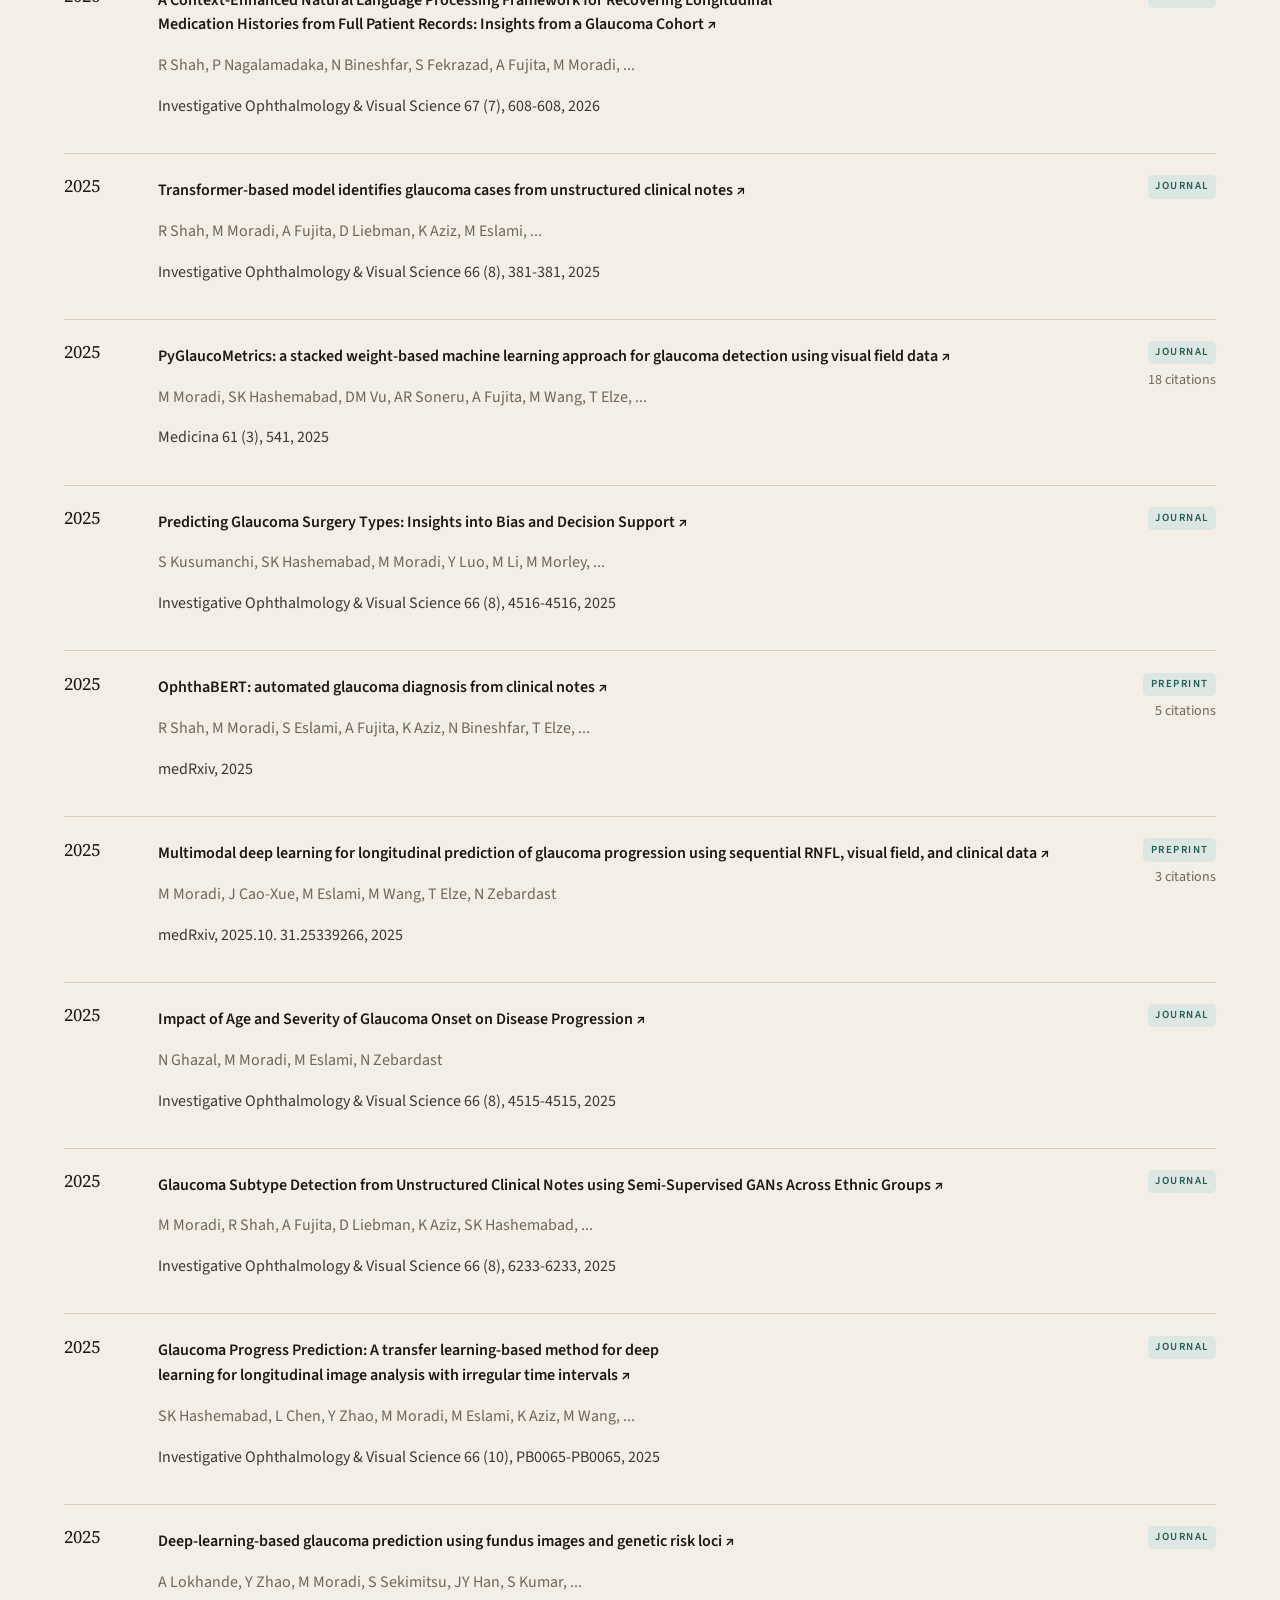
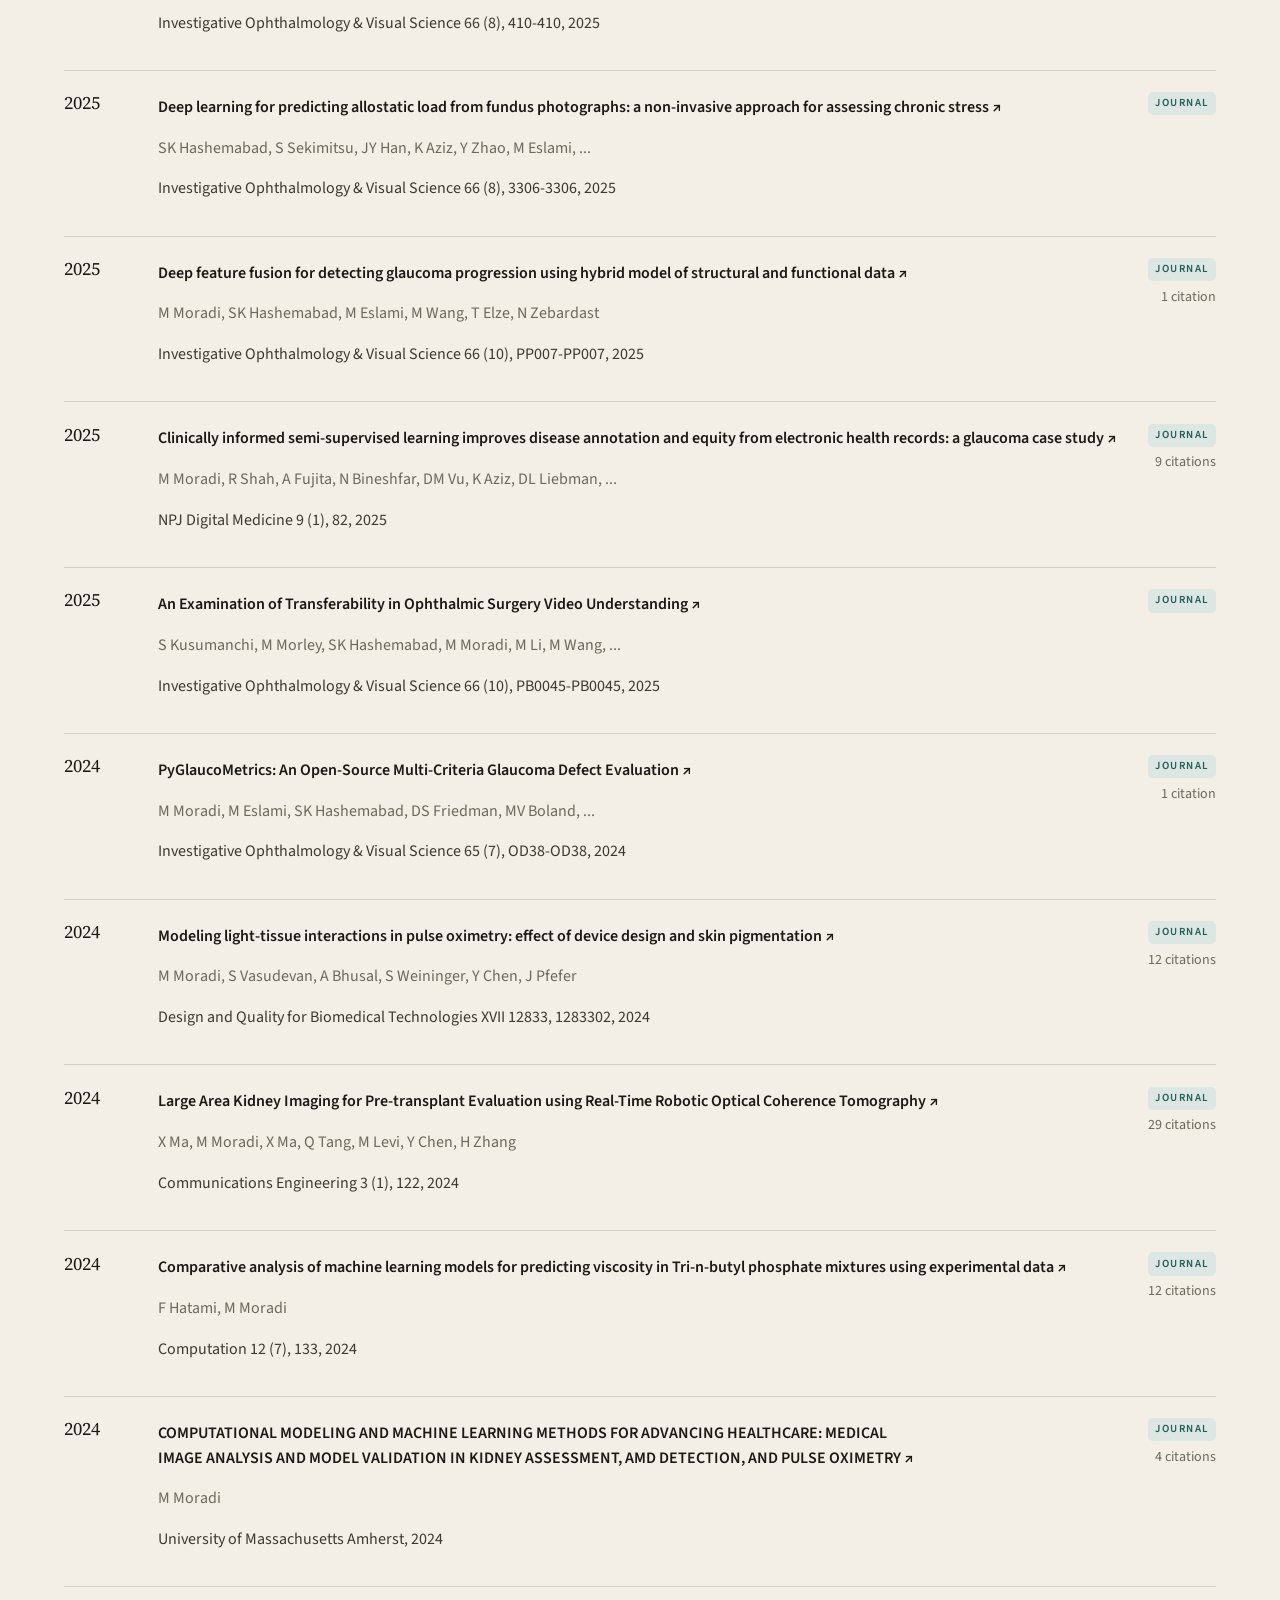
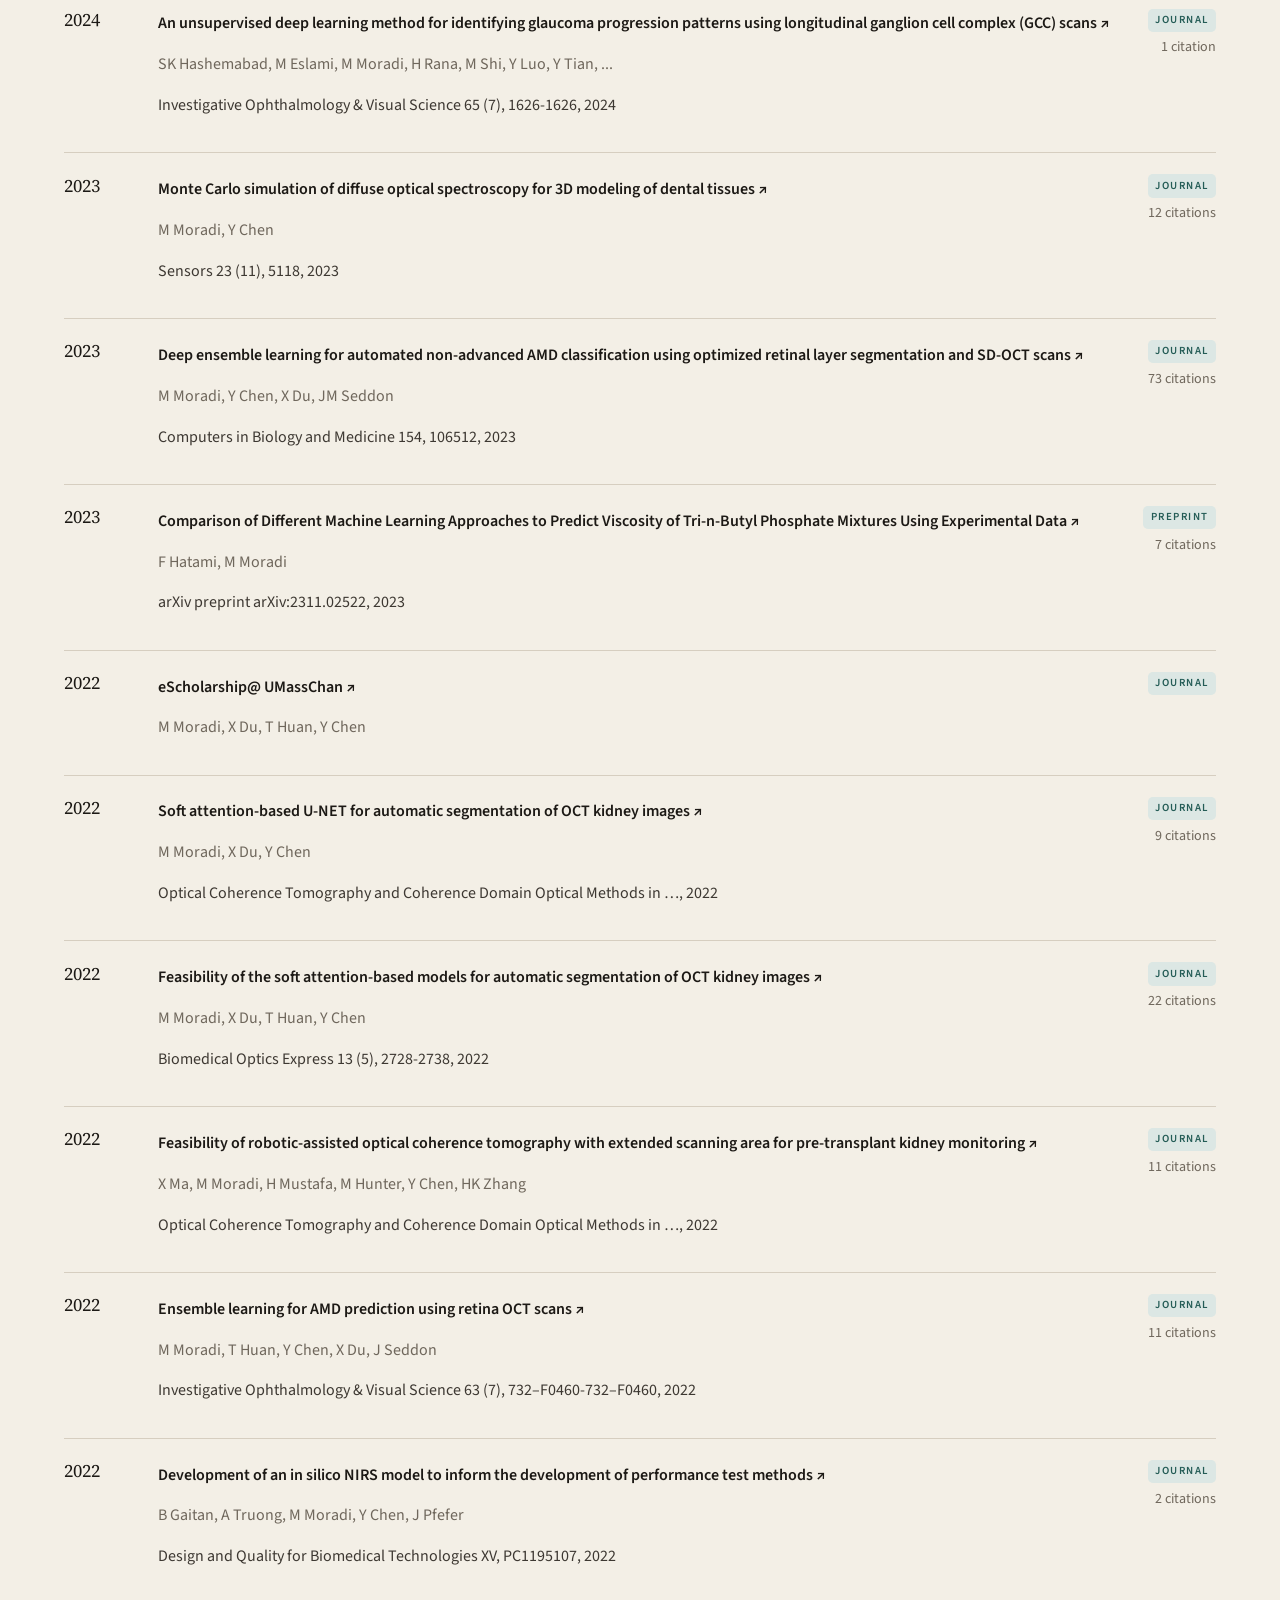
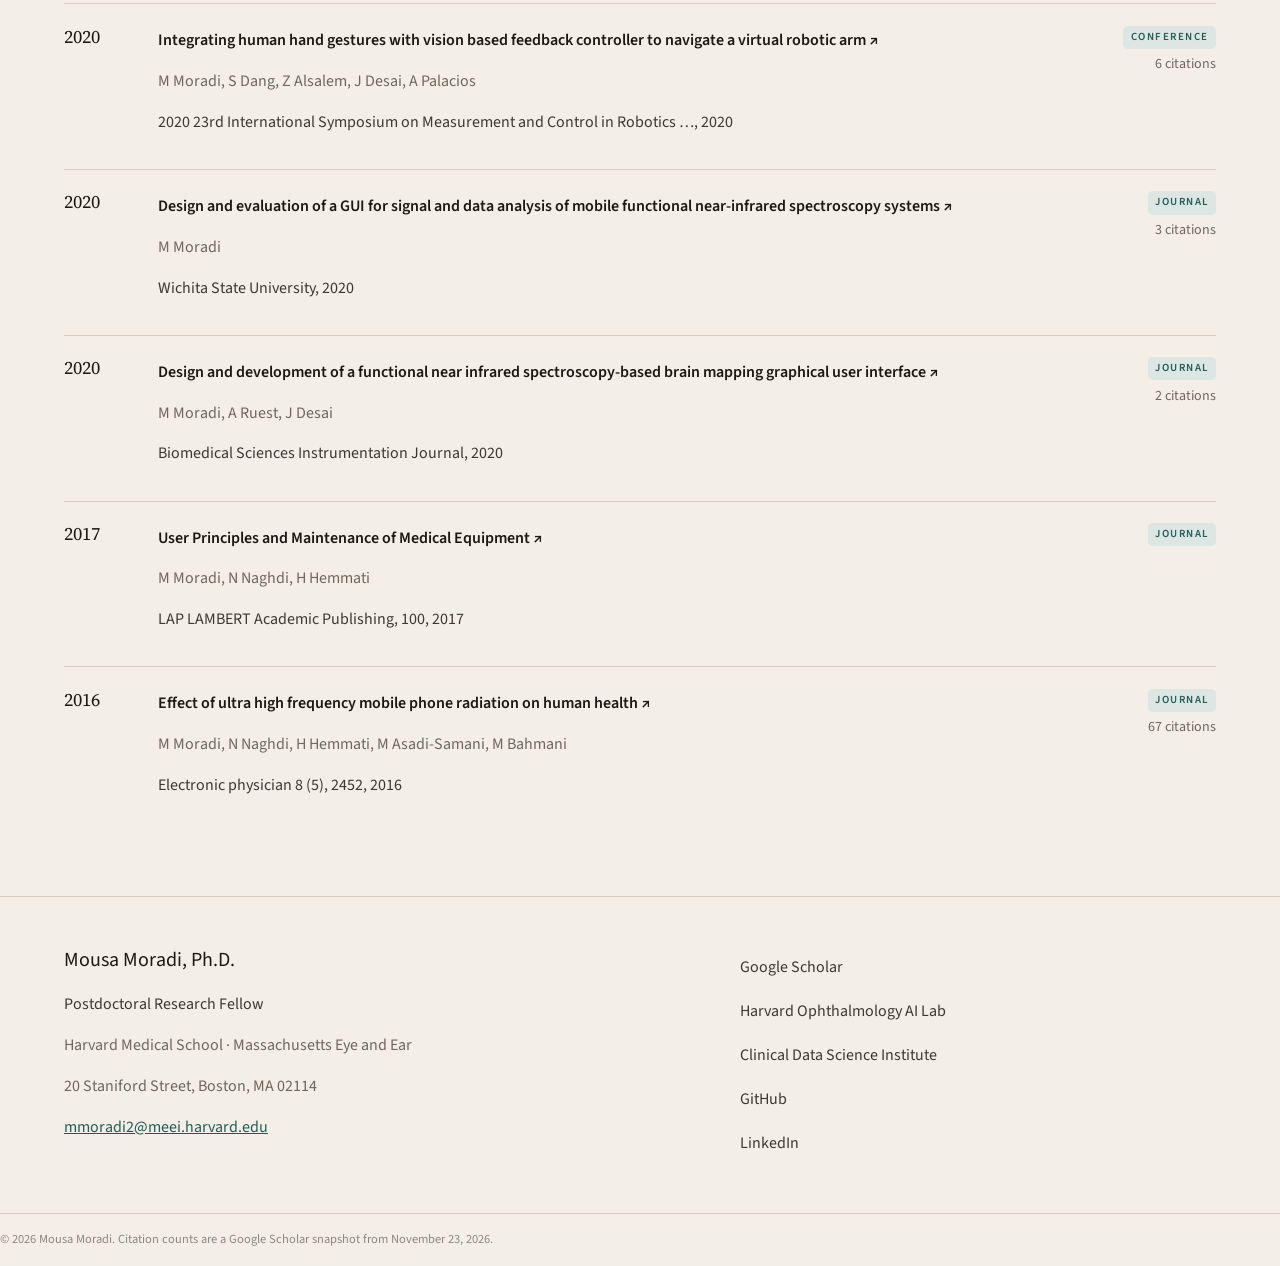
==== commit 1698f9b6: "chore: update Google Scholar metrics" ====
--- a/publications/index.html
+++ b/publications/index.html
@@ -4,7 +4,7 @@
   <meta charset="utf-8">
   <meta name="viewport" content="width=device-width, initial-scale=1">
   <title>Publications · Mousa Moradi</title>
-  <meta name="description" content="20 publications by Mousa Moradi, from a Google Scholar snapshot.">
+  <meta name="description" content="50 publications by Mousa Moradi, from a Google Scholar snapshot.">
   <meta name="theme-color" content="#f3efe6">
   <link rel="icon" href="../assets/favicon.svg" type="image/svg+xml">
   <link rel="preconnect" href="https://fonts.googleapis.com">
@@ -27,7 +27,7 @@
   <main id="main" class="wrap page">
     <header class="page-head">
     <p class="eyebrow">Publications</p>
-    <h1>20 records, newest first</h1>
+    <h1>50 records, newest first</h1>
     <p class="lede">Pulled from Google Scholar and kept as a snapshot. Theses and the named conference papers stay in those sections even when Scholar files them loosely.</p>
   </header>
     <p class="scholar-note left">Last updated from Google Scholar · November 23, 2026. <a href="https://scholar.google.com/citations?user=CYKwjg4AAAAJ&amp;hl=en" target="_blank" rel="noopener noreferrer">Open Scholar</a></p>
@@ -62,7 +62,7 @@
       <p class="wrap">© 2026 Mousa Moradi. Citation counts are a Google Scholar snapshot from November 23, 2026.</p>
     </div>
   </footer>
-  <script id="papers" type="application/json">[{"id":"2026-asymmetric-focal-loss-improves-graph-neural-network-prediction-of-drug-p","year":2026,"title":"Asymmetric Focal Loss Improves Graph Neural Network Prediction of Drug-Pair-Associated Polypharmacy Side Effects","authors":"F Hatami, M Moradi","venue":"Machine Learning and Knowledge Extraction 8 (10), 295","kind":"journal","href":"https://scholar.google.com/citations?view_op=view_citation&hl=en&user=CYKwjg4AAAAJ&pagesize=100&sortby=pubdate&citation_for_view=CYKwjg4AAAAJ:M05iB0D1s5AC"},{"id":"2026-multimodal-deep-learning-for-oct-based-glaucoma-assessment-predicting-cl","year":2026,"title":"Multimodal Deep Learning for OCT-Based Glaucoma Assessment: Predicting Clinical Variables and Generating AI-Enhanced Clinical Reports","authors":"M Moradi, S Fekrazad, M Eslami, M Wang, T Elze, N Zebardast","venue":"Investigative Ophthalmology & Visual Science 67 (9), PP0012-PP0012","kind":"journal","href":"https://scholar.google.com/citations?view_op=view_citation&hl=en&user=CYKwjg4AAAAJ&pagesize=100&sortby=pubdate&citation_for_view=CYKwjg4AAAAJ:35N4QoGY0k4C"},{"id":"2026-pyvisualfields-version-2-from-an-r-wrapper-to-a-comprehensive-python-eco","year":2026,"title":"PyVisualFields Version 2: From an R Wrapper to a Comprehensive Python Ecosystem for Visual Field and Glaucoma Research","authors":"M Moradi, B Erusalagandi, V Mutiawani, AS Gharehkoshan, N Zebardast, ...","venue":"Translational Vision Science & Technology 15 (7), 31-31","kind":"journal","href":"https://scholar.google.com/citations?view_op=view_citation&hl=en&user=CYKwjg4AAAAJ&pagesize=100&sortby=pubdate&citation_for_view=CYKwjg4AAAAJ:2P1L_qKh6hAC","featured":true},{"id":"2026-unsupervised-clustering-for-poag-phenotyping","year":2026,"title":"Unsupervised Clustering for POAG Phenotyping","authors":"PA Puspa, UPS Parmar, S Sekimitsu, M Moradi, EJ Rossin, D Friedman, ...","venue":"Investigative Ophthalmology & Visual Science 67 (8), 2-2","kind":"journal","href":"https://scholar.google.com/citations?view_op=view_citation&hl=en&user=CYKwjg4AAAAJ&pagesize=100&sortby=pubdate&citation_for_view=CYKwjg4AAAAJ:lSLTfruPkqcC","citations":1},{"id":"2026-spatial-decomposition-of-longitudinal-rnfl-maps-reveals-distinct-modes-o","year":2026,"title":"Spatial Decomposition of Longitudinal RNFL Maps Reveals Distinct Modes of Glaucomatous Progression With Structure–Function and Genetic Signatures","authors":"L Chen, Y Zhao, M Moradi, M Eslami, M Wang, T Elze, N Zebardast","venue":"Investigative Ophthalmology & Visual Science 67 (8), 6-6","kind":"journal","href":"https://scholar.google.com/citations?view_op=view_citation&hl=en&user=CYKwjg4AAAAJ&pagesize=100&sortby=pubdate&citation_for_view=CYKwjg4AAAAJ:blknAaTinKkC","citations":1},{"id":"2026-clinically-aligned-rationale-generation-for-glaucoma-subtype-classificat","year":2026,"title":"Clinically aligned rationale generation for glaucoma subtype classification via a knowledge-distilled language model","authors":"M Moradi, A Fujita, N Bineshfar, DM Vu, K Aziz, DL Liebman, M Wang, ...","venue":"medRxiv, 2026.06. 15.26355522","kind":"preprint","href":"https://huggingface.co/spaces/mousamoradi/Reasoning_CISSGAN","featured":true},{"id":"2026-sparse-observation-multi-horizon-glaucoma-progression-forecasting-with-b","year":2026,"title":"Sparse-Observation Multi-Horizon Glaucoma Progression Forecasting with Biologically Constrained Temporal Consistency: A Glaucoma Case Study","authors":"M Moradi, J Cao-Xue, A Fujita, DL Liebman, A Jammal, M Wang, T Elze, ...","venue":"Research Square, rs. 3. rs-10009600","kind":"preprint","href":"https://github.com/Mousamoradi/Sparse-Observation-Multi-Horizon-Progression","featured":true},{"id":"2026-vf-guided-self-supervised-rnfl-phenotyping-improved-clustering-and-genet","year":2026,"title":"VF-Guided Self-Supervised RNFL Phenotyping Improved Clustering and Genetic Discovery in Glaucoma","authors":"M Moradi, M Eslami, M Wang, T Elze, N Zebardast","venue":"Investigative Ophthalmology & Visual Science 67 (7), 557-557","kind":"journal","href":"https://scholar.google.com/citations?view_op=view_citation&hl=en&user=CYKwjg4AAAAJ&pagesize=100&sortby=pubdate&citation_for_view=CYKwjg4AAAAJ:J_g5lzvAfSwC"},{"id":"2026-a-context-enhanced-natural-language-processing-framework-for-recovering-","year":2026,"title":"A Context-Enhanced Natural Language Processing Framework for Recovering Longitudinal Medication Histories from Full Patient Records: Insights from a Glaucoma Cohort","authors":"R Shah, P Nagalamadaka, N Bineshfar, S Fekrazad, A Fujita, M Moradi, ...","venue":"Investigative Ophthalmology & Visual Science 67 (7), 608-608","kind":"journal","href":"https://scholar.google.com/citations?view_op=view_citation&hl=en&user=CYKwjg4AAAAJ&pagesize=100&sortby=pubdate&citation_for_view=CYKwjg4AAAAJ:NaGl4SEjCO4C"},{"id":"2026-multimodal-deep-learning-for-longitudinal-prediction-of-glaucoma-progres","year":2026,"title":"Multimodal Deep Learning for Longitudinal Prediction of Glaucoma Progression Using Sequential RNFL, Visual Field, and Clinical Data","authors":"J Cao-Xue, M Moradi, M Eslami, M Wang, T Elze, N Zebardast","venue":"Investigative Ophthalmology & Visual Science 67 (7), 593-593","kind":"journal","href":"https://scholar.google.com/citations?view_op=view_citation&hl=en&user=CYKwjg4AAAAJ&pagesize=100&sortby=pubdate&citation_for_view=CYKwjg4AAAAJ:RGFaLdJalmkC"},{"id":"2026-whole-deceased-donor-kidney-extinction-coefficient-and-lumen-morphology-","year":2026,"title":"Whole Deceased Donor Kidney Extinction Coefficient and Lumen Morphology Mapping for Pretransplant Quality Assessment Using a Robotic Large Area OCT Imaging System","authors":"X Ma, V Bodda, M Moradi, X Zhang, Q Tang, S Potter, Y Chen, H Zhang","venue":"American Journal of Transplantation 26 (7), S918","kind":"journal","href":"https://scholar.google.com/citations?view_op=view_citation&hl=en&user=CYKwjg4AAAAJ&pagesize=100&sortby=pubdate&citation_for_view=CYKwjg4AAAAJ:O3NaXMp0MMsC"},{"id":"2026-transfer-learning-for-deceased-donor-kidney-optical-coherence-tomography","year":2026,"title":"Transfer Learning for Deceased Donor Kidney Optical Coherence Tomography Segmentation with Limited Labeled Images","authors":"X Ma, M Moradi, A Kroemer, C Alemayehu, J Ascue, V Muralidaran, ...","venue":"American Journal of Transplantation 26 (7), S502","kind":"journal","href":"https://scholar.google.com/citations?view_op=view_citation&hl=en&user=CYKwjg4AAAAJ&pagesize=100&sortby=pubdate&citation_for_view=CYKwjg4AAAAJ:GnPB-g6toBAC"},{"id":"2026-forge-functionally-guided-oct-representation-for-glaucoma-endophenotypin","year":2026,"title":"FORGE: Functionally guided OCT Representation for Glaucoma Endophenotyping","authors":"M Moradi, L Chen, Y Zhao, S Sekimitsu, N Bineshfar, JL Wiggs, M Eslami, ...","venue":"medRxiv, 2026.05. 08.26352729","kind":"preprint","href":"https://scholar.google.com/citations?view_op=view_citation&hl=en&user=CYKwjg4AAAAJ&pagesize=100&sortby=pubdate&citation_for_view=CYKwjg4AAAAJ:BqipwSGYUEgC"},{"id":"2026-visual-field-guided-entangled-identifies-clinically-distinct-glaucoma-en","year":2026,"title":"Visual Field-Guided Entangled Identifies Clinically Distinct Glaucoma Endophenotypes and Novel Risk Loci","authors":"M Moradi, L Chen, Y Zhao, N Bineshfar, S Sekimitsu, M Eslami, M Wang, ...","venue":"medRxiv","kind":"preprint","href":"https://scholar.google.com/citations?view_op=view_citation&hl=en&user=CYKwjg4AAAAJ&pagesize=100&sortby=pubdate&citation_for_view=CYKwjg4AAAAJ:hMod-77fHWUC"},{"id":"2026-development-of-perimetric-glaucoma-and-outcomes-of-interventions-in-pseu","year":2026,"title":"Development of perimetric glaucoma and outcomes of interventions in pseudoexfoliation syndrome with and without ocular hypertension","authors":"A Fujita, M Moradi, R Shah, T Elze, N Zebardast, DS Friedman","venue":"Ophthalmology","kind":"journal","href":"https://scholar.google.com/citations?view_op=view_citation&hl=en&user=CYKwjg4AAAAJ&pagesize=100&sortby=pubdate&citation_for_view=CYKwjg4AAAAJ:JV2RwH3_ST0C","citations":1},{"id":"2025-clinically-informed-semi-supervised-learning-improves-disease-annotation","year":2025,"title":"Clinically informed semi-supervised learning improves disease annotation and equity from electronic health records: a glaucoma case study","authors":"M Moradi, R Shah, A Fujita, N Bineshfar, DM Vu, K Aziz, DL Liebman, ...","venue":"NPJ Digital Medicine 9 (1), 82","kind":"journal","href":"https://doi.org/10.1038/s41746-025-02267-w","citations":10,"featured":true},{"id":"2025-multimodal-deep-learning-for-longitudinal-prediction-of-glaucoma-progres","year":2025,"title":"Multimodal deep learning for longitudinal prediction of glaucoma progression using sequential RNFL, visual field, and clinical data","authors":"M Moradi, J Cao-Xue, M Eslami, M Wang, T Elze, N Zebardast","venue":"medRxiv, 2025.10. 31.25339266","kind":"preprint","href":"https://scholar.google.com/citations?view_op=view_citation&hl=en&user=CYKwjg4AAAAJ&pagesize=100&sortby=pubdate&citation_for_view=CYKwjg4AAAAJ:maZDTaKrznsC","citations":3},{"id":"2025-an-examination-of-transferability-in-ophthalmic-surgery-video-understand","year":2025,"title":"An Examination of Transferability in Ophthalmic Surgery Video Understanding","authors":"S Kusumanchi, M Morley, SK Hashemabad, M Moradi, M Li, M Wang, ...","venue":"Investigative Ophthalmology & Visual Science 66 (10), PB0045-PB0045","kind":"journal","href":"https://scholar.google.com/citations?view_op=view_citation&hl=en&user=CYKwjg4AAAAJ&pagesize=100&sortby=pubdate&citation_for_view=CYKwjg4AAAAJ:iH-uZ7U-co4C"},{"id":"2025-deep-feature-fusion-for-detecting-glaucoma-progression-using-hybrid-mode","year":2025,"title":"Deep feature fusion for detecting glaucoma progression using hybrid model of structural and functional data","authors":"M Moradi, SK Hashemabad, M Eslami, M Wang, T Elze, N Zebardast","venue":"Investigative Ophthalmology & Visual Science 66 (10), PP007-PP007","kind":"journal","href":"https://scholar.google.com/citations?view_op=view_citation&hl=en&user=CYKwjg4AAAAJ&pagesize=100&sortby=pubdate&citation_for_view=CYKwjg4AAAAJ:r0BpntZqJG4C","citations":1},{"id":"2025-glaucoma-progress-prediction-a-transfer-learning-based-method-for-deep-l","year":2025,"title":"Glaucoma Progress Prediction: A transfer learning-based method for deep learning for longitudinal image analysis with irregular time intervals","authors":"SK Hashemabad, L Chen, Y Zhao, M Moradi, M Eslami, K Aziz, M Wang, ...","venue":"Investigative Ophthalmology & Visual Science 66 (10), PB0065-PB0065","kind":"journal","href":"https://scholar.google.com/citations?view_op=view_citation&hl=en&user=CYKwjg4AAAAJ&pagesize=100&sortby=pubdate&citation_for_view=CYKwjg4AAAAJ:j3f4tGmQtD8C"},{"id":"2025-deep-learning-for-predicting-allostatic-load-from-fundus-photographs-a-n","year":2025,"title":"Deep learning for predicting allostatic load from fundus photographs: a non-invasive approach for assessing chronic stress","authors":"SK Hashemabad, S Sekimitsu, JY Han, K Aziz, Y Zhao, M Eslami, ...","venue":"Investigative Ophthalmology & Visual Science 66 (8), 3306-3306","kind":"journal","href":"https://scholar.google.com/citations?view_op=view_citation&hl=en&user=CYKwjg4AAAAJ&pagesize=100&sortby=pubdate&citation_for_view=CYKwjg4AAAAJ:4JMBOYKVnBMC"},{"id":"2025-glaucoma-subtype-detection-from-unstructured-clinical-notes-using-semi-s","year":2025,"title":"Glaucoma Subtype Detection from Unstructured Clinical Notes using Semi-Supervised GANs Across Ethnic Groups","authors":"M Moradi, R Shah, A Fujita, D Liebman, K Aziz, SK Hashemabad, ...","venue":"Investigative Ophthalmology & Visual Science 66 (8), 6233-6233","kind":"journal","href":"https://scholar.google.com/citations?view_op=view_citation&hl=en&user=CYKwjg4AAAAJ&pagesize=100&sortby=pubdate&citation_for_view=CYKwjg4AAAAJ:RHpTSmoSYBkC"},{"id":"2025-transformer-based-model-identifies-glaucoma-cases-from-unstructured-clin","year":2025,"title":"Transformer-based model identifies glaucoma cases from unstructured clinical notes","authors":"R Shah, M Moradi, A Fujita, D Liebman, K Aziz, M Eslami, ...","venue":"Investigative Ophthalmology & Visual Science 66 (8), 381-381","kind":"journal","href":"https://scholar.google.com/citations?view_op=view_citation&hl=en&user=CYKwjg4AAAAJ&pagesize=100&sortby=pubdate&citation_for_view=CYKwjg4AAAAJ:_Qo2XoVZTnwC"},{"id":"2025-deep-learning-based-glaucoma-prediction-using-fundus-images-and-genetic-","year":2025,"title":"Deep-learning-based glaucoma prediction using fundus images and genetic risk loci","authors":"A Lokhande, Y Zhao, M Moradi, S Sekimitsu, JY Han, S Kumar, ...","venue":"Investigative Ophthalmology & Visual Science 66 (8), 410-410","kind":"journal","href":"https://scholar.google.com/citations?view_op=view_citation&hl=en&user=CYKwjg4AAAAJ&pagesize=100&sortby=pubdate&citation_for_view=CYKwjg4AAAAJ:e5wmG9Sq2KIC"},{"id":"2025-impact-of-age-and-severity-of-glaucoma-onset-on-disease-progression","year":2025,"title":"Impact of Age and Severity of Glaucoma Onset on Disease Progression","authors":"N Ghazal, M Moradi, M Eslami, N Zebardast","venue":"Investigative Ophthalmology & Visual Science 66 (8), 4515-4515","kind":"journal","href":"https://scholar.google.com/citations?view_op=view_citation&hl=en&user=CYKwjg4AAAAJ&pagesize=100&sortby=pubdate&citation_for_view=CYKwjg4AAAAJ:R3hNpaxXUhUC"},{"id":"2025-predicting-glaucoma-surgery-types-insights-into-bias-and-decision-suppor","year":2025,"title":"Predicting Glaucoma Surgery Types: Insights into Bias and Decision Support","authors":"S Kusumanchi, SK Hashemabad, M Moradi, Y Luo, M Li, M Morley, ...","venue":"Investigative Ophthalmology & Visual Science 66 (8), 4516-4516","kind":"journal","href":"https://scholar.google.com/citations?view_op=view_citation&hl=en&user=CYKwjg4AAAAJ&pagesize=100&sortby=pubdate&citation_for_view=CYKwjg4AAAAJ:TQgYirikUcIC"},{"id":"2025-ophthabert-automated-glaucoma-diagnosis-from-clinical-notes","year":2025,"title":"OphthaBERT: automated glaucoma diagnosis from clinical notes","authors":"R Shah, M Moradi, S Eslami, A Fujita, K Aziz, N Bineshfar, T Elze, ...","venue":"medRxiv","kind":"preprint","href":"https://doi.org/10.1101/2025.06.08.25329151","citations":4},{"id":"2025-pyglaucometrics-a-stacked-weight-based-machine-learning-approach-for-gla","year":2025,"title":"PyGlaucoMetrics: a stacked weight-based machine learning approach for glaucoma detection using visual field data","authors":"M Moradi, SK Hashemabad, DM Vu, AR Soneru, A Fujita, M Wang, T Elze, ...","venue":"Medicina 61 (3), 541","kind":"journal","href":"https://scholar.google.com/citations?view_op=view_citation&hl=en&user=CYKwjg4AAAAJ&pagesize=100&sortby=pubdate&citation_for_view=CYKwjg4AAAAJ:mB3voiENLucC","citations":18},{"id":"2024-large-area-kidney-imaging-for-pre-transplant-evaluation-using-real-time-","year":2024,"title":"Large Area Kidney Imaging for Pre-transplant Evaluation using Real-Time Robotic Optical Coherence Tomography","authors":"X Ma, M Moradi, X Ma, Q Tang, M Levi, Y Chen, H Zhang","venue":"Communications Engineering 3 (1), 122","kind":"journal","href":"https://scholar.google.com/citations?view_op=view_citation&hl=en&user=CYKwjg4AAAAJ&pagesize=100&sortby=pubdate&citation_for_view=CYKwjg4AAAAJ:dhFuZR0502QC","citations":29},{"id":"2024-comparative-analysis-of-machine-learning-models-for-predicting-viscosity","year":2024,"title":"Comparative analysis of machine learning models for predicting viscosity in Tri-n-butyl phosphate mixtures using experimental data","authors":"F Hatami, M Moradi","venue":"Computation 12 (7), 133","kind":"journal","href":"https://scholar.google.com/citations?view_op=view_citation&hl=en&user=CYKwjg4AAAAJ&pagesize=100&sortby=pubdate&citation_for_view=CYKwjg4AAAAJ:IWHjjKOFINEC","citations":12},{"id":"2024-pyglaucometrics-an-open-source-multi-criteria-glaucoma-defect-evaluation","year":2024,"title":"PyGlaucoMetrics: An Open-Source Multi-Criteria Glaucoma Defect Evaluation","authors":"M Moradi, M Eslami, SK Hashemabad, DS Friedman, MV Boland, ...","venue":"Investigative Ophthalmology & Visual Science 65 (7), OD38-OD38","kind":"journal","href":"https://scholar.google.com/citations?view_op=view_citation&hl=en&user=CYKwjg4AAAAJ&pagesize=100&sortby=pubdate&citation_for_view=CYKwjg4AAAAJ:qUcmZB5y_30C","citations":1},{"id":"2024-an-unsupervised-deep-learning-method-for-identifying-glaucoma-progressio","year":2024,"title":"An unsupervised deep learning method for identifying glaucoma progression patterns using longitudinal ganglion cell complex (GCC) scans","authors":"SK Hashemabad, M Eslami, M Moradi, H Rana, M Shi, Y Luo, Y Tian, ...","venue":"Investigative Ophthalmology & Visual Science 65 (7), 1626-1626","kind":"journal","href":"https://scholar.google.com/citations?view_op=view_citation&hl=en&user=CYKwjg4AAAAJ&pagesize=100&sortby=pubdate&citation_for_view=CYKwjg4AAAAJ:ZeXyd9-uunAC","citations":1},{"id":"2024-computational-modeling-and-machine-learning-methods-for-advancing-health","year":2024,"title":"COMPUTATIONAL MODELING AND MACHINE LEARNING METHODS FOR ADVANCING HEALTHCARE: MEDICAL IMAGE ANALYSIS AND MODEL VALIDATION IN KIDNEY ASSESSMENT, AMD DETECTION, AND PULSE OXIMETRY","authors":"M Moradi","venue":"University of Massachusetts Amherst","kind":"thesis","href":"https://scholar.google.com/citations?view_op=view_citation&hl=en&user=CYKwjg4AAAAJ&pagesize=100&sortby=pubdate&citation_for_view=CYKwjg4AAAAJ:-f6ydRqryjwC","citations":4},{"id":"2024-modeling-light-tissue-interactions-in-pulse-oximetry-effect-of-device-de","year":2024,"title":"Modeling light-tissue interactions in pulse oximetry: effect of device design and skin pigmentation","authors":"M Moradi, S Vasudevan, A Bhusal, S Weininger, Y Chen, J Pfefer","venue":"Design and Quality for Biomedical Technologies XVII 12833, 1283302","kind":"conference","href":"https://scholar.google.com/citations?view_op=view_citation&hl=en&user=CYKwjg4AAAAJ&pagesize=100&sortby=pubdate&citation_for_view=CYKwjg4AAAAJ:L8Ckcad2t8MC","citations":12},{"id":"2023-comparison-of-different-machine-learning-approaches-to-predict-viscosity","year":2023,"title":"Comparison of Different Machine Learning Approaches to Predict Viscosity of Tri-n-Butyl Phosphate Mixtures Using Experimental Data","authors":"F Hatami, M Moradi","venue":"arXiv preprint arXiv:2311.02522","kind":"preprint","href":"https://scholar.google.com/citations?view_op=view_citation&hl=en&user=CYKwjg4AAAAJ&pagesize=100&sortby=pubdate&citation_for_view=CYKwjg4AAAAJ:7PzlFSSx8tAC","citations":7},{"id":"2023-monte-carlo-simulation-of-diffuse-optical-spectroscopy-for-3d-modeling-o","year":2023,"title":"Monte Carlo simulation of diffuse optical spectroscopy for 3D modeling of dental tissues","authors":"M Moradi, Y Chen","venue":"Sensors 23 (11)","kind":"journal","href":"https://scholar.google.com/citations?view_op=view_citation&hl=en&user=CYKwjg4AAAAJ&pagesize=100&sortby=pubdate&citation_for_view=CYKwjg4AAAAJ:9ZlFYXVOiuMC","citations":12},{"id":"2023-deep-ensemble-learning-for-automated-non-advanced-amd-classification-usi","year":2023,"title":"Deep ensemble learning for automated non-advanced AMD classification using optimized retinal layer segmentation and SD-OCT scans","authors":"M Moradi, Y Chen, X Du, JM Seddon","venue":"Computers in Biology and Medicine 154, 106512","kind":"journal","href":"https://scholar.google.com/citations?view_op=view_citation&hl=en&user=CYKwjg4AAAAJ&pagesize=100&sortby=pubdate&citation_for_view=CYKwjg4AAAAJ:aqlVkmm33-oC","citations":73},{"id":"2022-ensemble-learning-for-amd-prediction-using-retina-oct-scans","year":2022,"title":"Ensemble learning for AMD prediction using retina OCT scans","authors":"M Moradi, T Huan, Y Chen, X Du, J Seddon","venue":"Investigative Ophthalmology & Visual Science 63 (7), 732–F0460-732–F0460","kind":"journal","href":"https://scholar.google.com/citations?view_op=view_citation&hl=en&user=CYKwjg4AAAAJ&pagesize=100&sortby=pubdate&citation_for_view=CYKwjg4AAAAJ:MXK_kJrjxJIC","citations":11},{"id":"2022-feasibility-of-robotic-assisted-optical-coherence-tomography-with-extend","year":2022,"title":"Feasibility of robotic-assisted optical coherence tomography with extended scanning area for pre-transplant kidney monitoring","authors":"X Ma, M Moradi, H Mustafa, M Hunter, Y Chen, HK Zhang","venue":"Optical Coherence Tomography and Coherence Domain Optical Methods in …","kind":"conference","href":"https://scholar.google.com/citations?view_op=view_citation&hl=en&user=CYKwjg4AAAAJ&pagesize=100&sortby=pubdate&citation_for_view=CYKwjg4AAAAJ:hqOjcs7Dif8C","citations":11},{"id":"2022-feasibility-of-the-soft-attention-based-models-for-automatic-segmentatio","year":2022,"title":"Feasibility of the soft attention-based models for automatic segmentation of OCT kidney images","authors":"M Moradi, X Du, T Huan, Y Chen","venue":"Biomedical Optics Express 13 (5), 2728-2738","kind":"journal","href":"https://scholar.google.com/citations?view_op=view_citation&hl=en&user=CYKwjg4AAAAJ&pagesize=100&sortby=pubdate&citation_for_view=CYKwjg4AAAAJ:Wp0gIr-vW9MC","citations":22},{"id":"2022-soft-attention-based-u-net-for-automatic-segmentation-of-oct-kidney-imag","year":2022,"title":"Soft attention-based U-NET for automatic segmentation of OCT kidney images","authors":"M Moradi, X Du, Y Chen","venue":"Optical Coherence Tomography and Coherence Domain Optical Methods in …","kind":"conference","href":"https://scholar.google.com/citations?view_op=view_citation&hl=en&user=CYKwjg4AAAAJ&pagesize=100&sortby=pubdate&citation_for_view=CYKwjg4AAAAJ:0EnyYjriUFMC","citations":9},{"id":"2022-development-of-an-in-silico-nirs-model-to-inform-the-development-of-perf","year":2022,"title":"Development of an in silico NIRS model to inform the development of performance test methods","authors":"B Gaitan, A Truong, M Moradi, Y Chen, J Pfefer","venue":"Design and Quality for Biomedical Technologies XV, PC1195107","kind":"conference","href":"https://scholar.google.com/citations?view_op=view_citation&hl=en&user=CYKwjg4AAAAJ&pagesize=100&sortby=pubdate&citation_for_view=CYKwjg4AAAAJ:Se3iqnhoufwC","citations":2},{"id":"2022-escholarship-umasschan","year":2022,"title":"eScholarship@ UMassChan","authors":"M Moradi, X Du, T Huan, Y Chen","venue":"","kind":"journal","href":"https://scholar.google.com/citations?view_op=view_citation&hl=en&user=CYKwjg4AAAAJ&pagesize=100&sortby=pubdate&citation_for_view=CYKwjg4AAAAJ:70eg2SAEIzsC"},{"id":"2020-integrating-human-hand-gestures-with-vision-based-feedback-controller-to","year":2020,"title":"Integrating human hand gestures with vision based feedback controller to navigate a virtual robotic arm","authors":"M Moradi, S Dang, Z Alsalem, J Desai, A Palacios","venue":"2020 23rd International Symposium on Measurement and Control in Robotics …","kind":"conference","href":"https://scholar.google.com/citations?view_op=view_citation&hl=en&user=CYKwjg4AAAAJ&pagesize=100&sortby=pubdate&citation_for_view=CYKwjg4AAAAJ:YsMSGLbcyi4C","citations":5},{"id":"2020-design-and-evaluation-of-a-gui-for-signal-and-data-analysis-of-mobile-fu","year":2020,"title":"Design and evaluation of a GUI for signal and data analysis of mobile functional near-infrared spectroscopy systems","authors":"M Moradi","venue":"Wichita State University","kind":"thesis","href":"https://scholar.google.com/citations?view_op=view_citation&hl=en&user=CYKwjg4AAAAJ&pagesize=100&sortby=pubdate&citation_for_view=CYKwjg4AAAAJ:UebtZRa9Y70C","citations":3},{"id":"2020-design-and-development-of-a-functional-near-infrared-spectroscopy-based-","year":2020,"title":"Design and development of a functional near infrared spectroscopy-based brain mapping graphical user interface","authors":"M Moradi, A Ruest, J Desai","venue":"Biomedical Sciences Instrumentation Journal","kind":"journal","href":"https://scholar.google.com/citations?view_op=view_citation&hl=en&user=CYKwjg4AAAAJ&pagesize=100&sortby=pubdate&citation_for_view=CYKwjg4AAAAJ:eQOLeE2rZwMC","citations":2},{"id":"2017-user-principles-and-maintenance-of-medical-equipment","year":2017,"title":"User Principles and Maintenance of Medical Equipment","authors":"M Moradi, N Naghdi, H Hemmati","venue":"LAP LAMBERT Academic Publishing, 100","kind":"book","href":"https://scholar.google.com/citations?view_op=view_citation&hl=en&user=CYKwjg4AAAAJ&pagesize=100&sortby=pubdate&citation_for_view=CYKwjg4AAAAJ:qjMakFHDy7sC"},{"id":"2016-effect-of-ultra-high-frequency-mobile-phone-radiation-on-human-health","year":2016,"title":"Effect of ultra high frequency mobile phone radiation on human health","authors":"M Moradi, N Naghdi, H Hemmati, M Asadi-Samani, M Bahmani","venue":"Electronic physician 8 (5)","kind":"journal","href":"https://scholar.google.com/citations?view_op=view_citation&hl=en&user=CYKwjg4AAAAJ&pagesize=100&sortby=pubdate&citation_for_view=CYKwjg4AAAAJ:u5HHmVD_uO8C","citations":67}]</script>
+  <script id="papers" type="application/json">[{"id":"2026-whole-deceased-donor-kidney-extinction-coefficient-and-lumen","year":"2026","title":"Whole Deceased Donor Kidney Extinction Coefficient and Lumen Morphology Mapping for Pretransplant Quality Assessment Using a Robotic Large Area OCT Imaging System","authors":"X Ma, V Bodda, M Moradi, X Zhang, Q Tang, S Potter, Y Chen, H Zhang","venue":"American Journal of Transplantation 26 (7), S918, 2026","kind":"journal","href":"https://scholar.google.com/citations?view_op=view_citation&hl=en&user=CYKwjg4AAAAJ&pagesize=100&citation_for_view=CYKwjg4AAAAJ:O3NaXMp0MMsC"},{"id":"2026-visual-field-guided-entangled-identifies-clinically-distinct","year":"2026","title":"Visual Field-Guided Entangled Identifies Clinically Distinct Glaucoma Endophenotypes and Novel Risk Loci","authors":"M Moradi, L Chen, Y Zhao, N Bineshfar, S Sekimitsu, M Eslami, M Wang, ...","venue":"medRxiv, 2026","kind":"preprint","href":"https://scholar.google.com/citations?view_op=view_citation&hl=en&user=CYKwjg4AAAAJ&pagesize=100&citation_for_view=CYKwjg4AAAAJ:hMod-77fHWUC"},{"id":"2026-vf-guided-self-supervised-rnfl-phenotyping-improved-clusteri","year":"2026","title":"VF-Guided Self-Supervised RNFL Phenotyping Improved Clustering and Genetic Discovery in Glaucoma","authors":"M Moradi, M Eslami, M Wang, T Elze, N Zebardast","venue":"Investigative Ophthalmology & Visual Science 67 (7), 557-557, 2026","kind":"journal","href":"https://scholar.google.com/citations?view_op=view_citation&hl=en&user=CYKwjg4AAAAJ&pagesize=100&citation_for_view=CYKwjg4AAAAJ:J_g5lzvAfSwC"},{"id":"2026-unsupervised-clustering-for-poag-phenotyping","year":"2026","title":"Unsupervised Clustering for POAG Phenotyping","authors":"PA Puspa, UPS Parmar, S Sekimitsu, M Moradi, EJ Rossin, D Friedman, ...","venue":"Investigative Ophthalmology & Visual Science 67 (8), 2-2, 2026","kind":"journal","href":"https://scholar.google.com/citations?view_op=view_citation&hl=en&user=CYKwjg4AAAAJ&pagesize=100&citation_for_view=CYKwjg4AAAAJ:lSLTfruPkqcC","citations":1},{"id":"2026-transfer-learning-for-deceased-donor-kidney-optical-coherenc","year":"2026","title":"Transfer Learning for Deceased Donor Kidney Optical Coherence Tomography Segmentation with Limited Labeled Images","authors":"X Ma, M Moradi, A Kroemer, C Alemayehu, J Ascue, V Muralidaran, ...","venue":"American Journal of Transplantation 26 (7), S502, 2026","kind":"journal","href":"https://scholar.google.com/citations?view_op=view_citation&hl=en&user=CYKwjg4AAAAJ&pagesize=100&citation_for_view=CYKwjg4AAAAJ:GnPB-g6toBAC"},{"id":"2026-surgcbvr-a-multi-domain-benchmark-for-content-based-surgical","year":"2026","title":"SurgCBVR: A Multi-Domain Benchmark for Content-Based Surgical Video-to-Video Retrieval","authors":"M Eslami, M Moradi, N Ghamsarian, N Zebardast, JL Lindsey, SY Wang, ...","venue":"arXiv preprint arXiv:2611.23347, 2026","kind":"preprint","href":"https://scholar.google.com/citations?view_op=view_citation&hl=en&user=CYKwjg4AAAAJ&pagesize=100&citation_for_view=CYKwjg4AAAAJ:pqnbT2bcN3wC"},{"id":"2026-spatial-decomposition-of-longitudinal-rnfl-maps-reveals-dist","year":"2026","title":"Spatial Decomposition of Longitudinal RNFL Maps Reveals Distinct Modes of Glaucomatous Progression With Structure–Function and Genetic Signatures","authors":"L Chen, Y Zhao, M Moradi, M Eslami, M Wang, T Elze, N Zebardast","venue":"Investigative Ophthalmology & Visual Science 67 (8), 6-6, 2026","kind":"journal","href":"https://scholar.google.com/citations?view_op=view_citation&hl=en&user=CYKwjg4AAAAJ&pagesize=100&citation_for_view=CYKwjg4AAAAJ:blknAaTinKkC","citations":1},{"id":"2026-sparse-observation-multi-horizon-glaucoma-progression-foreca","year":"2026","title":"Sparse-Observation Multi-Horizon Glaucoma Progression Forecasting with Biologically Constrained Temporal Consistency: A Glaucoma Case Study","authors":"N Zebardast, M Moradi, J Cao-Xue, A Fujita, D Liebman, A Jammal, ...","venue":"","kind":"journal","href":"https://scholar.google.com/citations?view_op=view_citation&hl=en&user=CYKwjg4AAAAJ&pagesize=100&citation_for_view=CYKwjg4AAAAJ:ns9cj8rnVeAC"},{"id":"2026-pyvisualfields-version-2-from-an-r-wrapper-to-a-comprehensiv","year":"2026","title":"PyVisualFields Version 2: From an R Wrapper to a Comprehensive Python Ecosystem for Visual Field and Glaucoma Research","authors":"M Moradi, B Erusalagandi, V Mutiawani, AS Gharehkoshan, N Zebardast, ...","venue":"Translational Vision Science & Technology 15 (7), 31-31, 2026","kind":"journal","href":"https://scholar.google.com/citations?view_op=view_citation&hl=en&user=CYKwjg4AAAAJ&pagesize=100&citation_for_view=CYKwjg4AAAAJ:2P1L_qKh6hAC"},{"id":"2026-multimodal-deep-learning-for-oct-based-glaucoma-assessment-p","year":"2026","title":"Multimodal Deep Learning for OCT-Based Glaucoma Assessment: Predicting Clinical Variables and Generating AI-Enhanced Clinical Reports","authors":"M Moradi, S Fekrazad, M Eslami, M Wang, T Elze, N Zebardast","venue":"Investigative Ophthalmology & Visual Science 67 (9), PP0012-PP0012, 2026","kind":"journal","href":"https://scholar.google.com/citations?view_op=view_citation&hl=en&user=CYKwjg4AAAAJ&pagesize=100&citation_for_view=CYKwjg4AAAAJ:35N4QoGY0k4C"},{"id":"2026-multimodal-deep-learning-for-longitudinal-prediction-of-glau","year":"2026","title":"Multimodal Deep Learning for Longitudinal Prediction of Glaucoma Progression Using Sequential RNFL, Visual Field, and Clinical Data","authors":"J Cao-Xue, M Moradi, M Eslami, M Wang, T Elze, N Zebardast","venue":"Investigative Ophthalmology & Visual Science 67 (7), 593-593, 2026","kind":"journal","href":"https://scholar.google.com/citations?view_op=view_citation&hl=en&user=CYKwjg4AAAAJ&pagesize=100&citation_for_view=CYKwjg4AAAAJ:RGFaLdJalmkC"},{"id":"2026-forge-functionally-guided-oct-representation-for-glaucoma-en","year":"2026","title":"FORGE: Functionally guided OCT Representation for Glaucoma Endophenotyping","authors":"M Moradi, L Chen, Y Zhao, S Sekimitsu, N Bineshfar, JL Wiggs, M Eslami, ...","venue":"medRxiv, 2026.05. 08.26352729, 2026","kind":"preprint","href":"https://scholar.google.com/citations?view_op=view_citation&hl=en&user=CYKwjg4AAAAJ&pagesize=100&citation_for_view=CYKwjg4AAAAJ:BqipwSGYUEgC"},{"id":"2026-earlier-confirmation-of-glaucoma-progression-with-risk-weigh","year":"2026","title":"Earlier confirmation of glaucoma progression with risk-weighted visual field and OCT scheduling","authors":"L Chen, A Fujita, M Moradi, M Eslami, T Elze, N Zebardast","venue":"medRxiv, 2026.11. 16.26368187, 2026","kind":"preprint","href":"https://scholar.google.com/citations?view_op=view_citation&hl=en&user=CYKwjg4AAAAJ&pagesize=100&citation_for_view=CYKwjg4AAAAJ:g5m5HwL7SMYC"},{"id":"2026-development-of-perimetric-glaucoma-and-outcomes-of-intervent","year":"2026","title":"Development of perimetric glaucoma and outcomes of interventions in pseudoexfoliation syndrome with and without ocular hypertension","authors":"A Fujita, M Moradi, R Shah, T Elze, N Zebardast, DS Friedman","venue":"Ophthalmology, 2026","kind":"journal","href":"https://scholar.google.com/citations?view_op=view_citation&hl=en&user=CYKwjg4AAAAJ&pagesize=100&citation_for_view=CYKwjg4AAAAJ:JV2RwH3_ST0C","citations":1},{"id":"2026-clinically-aligned-rationale-generation-for-glaucoma-subtype","year":"2026","title":"Clinically aligned rationale generation for glaucoma subtype classification via a knowledge-distilled language model","authors":"M Moradi, A Fujita, N Bineshfar, DM Vu, K Aziz, DL Liebman, M Wang, ...","venue":"medRxiv, 2026.06. 15.26355522, 2026","kind":"preprint","href":"https://scholar.google.com/citations?view_op=view_citation&hl=en&user=CYKwjg4AAAAJ&pagesize=100&citation_for_view=CYKwjg4AAAAJ:RYcK_YlVTxYC"},{"id":"2026-asymmetric-focal-loss-improves-graph-neural-network-predicti","year":"2026","title":"Asymmetric Focal Loss Improves Graph Neural Network Prediction of Drug-Pair-Associated Polypharmacy Side Effects.","authors":"F Hatami, M Moradi","venue":"Machine Learning & Knowledge Extraction 8 (10), 295, 2026","kind":"journal","href":"https://scholar.google.com/citations?view_op=view_citation&hl=en&user=CYKwjg4AAAAJ&pagesize=100&citation_for_view=CYKwjg4AAAAJ:M05iB0D1s5AC"},{"id":"2026-a-context-enhanced-natural-language-processing-framework-for","year":"2026","title":"A Context-Enhanced Natural Language Processing Framework for Recovering Longitudinal Medication Histories from Full Patient Records: Insights from a Glaucoma Cohort","authors":"R Shah, P Nagalamadaka, N Bineshfar, S Fekrazad, A Fujita, M Moradi, ...","venue":"Investigative Ophthalmology & Visual Science 67 (7), 608-608, 2026","kind":"journal","href":"https://scholar.google.com/citations?view_op=view_citation&hl=en&user=CYKwjg4AAAAJ&pagesize=100&citation_for_view=CYKwjg4AAAAJ:NaGl4SEjCO4C"},{"id":"2025-transformer-based-model-identifies-glaucoma-cases-from-unstr","year":"2025","title":"Transformer-based model identifies glaucoma cases from unstructured clinical notes","authors":"R Shah, M Moradi, A Fujita, D Liebman, K Aziz, M Eslami, ...","venue":"Investigative Ophthalmology & Visual Science 66 (8), 381-381, 2025","kind":"journal","href":"https://scholar.google.com/citations?view_op=view_citation&hl=en&user=CYKwjg4AAAAJ&pagesize=100&citation_for_view=CYKwjg4AAAAJ:_Qo2XoVZTnwC"},{"id":"2025-pyglaucometrics-a-stacked-weight-based-machine-learning-appr","year":"2025","title":"PyGlaucoMetrics: a stacked weight-based machine learning approach for glaucoma detection using visual field data","authors":"M Moradi, SK Hashemabad, DM Vu, AR Soneru, A Fujita, M Wang, T Elze, ...","venue":"Medicina 61 (3), 541, 2025","kind":"journal","href":"https://scholar.google.com/citations?view_op=view_citation&hl=en&user=CYKwjg4AAAAJ&pagesize=100&citation_for_view=CYKwjg4AAAAJ:mB3voiENLucC","citations":18},{"id":"2025-predicting-glaucoma-surgery-types-insights-into-bias-and-dec","year":"2025","title":"Predicting Glaucoma Surgery Types: Insights into Bias and Decision Support","authors":"S Kusumanchi, SK Hashemabad, M Moradi, Y Luo, M Li, M Morley, ...","venue":"Investigative Ophthalmology & Visual Science 66 (8), 4516-4516, 2025","kind":"journal","href":"https://scholar.google.com/citations?view_op=view_citation&hl=en&user=CYKwjg4AAAAJ&pagesize=100&citation_for_view=CYKwjg4AAAAJ:TQgYirikUcIC"},{"id":"2025-ophthabert-automated-glaucoma-diagnosis-from-clinical-notes","year":"2025","title":"OphthaBERT: automated glaucoma diagnosis from clinical notes","authors":"R Shah, M Moradi, S Eslami, A Fujita, K Aziz, N Bineshfar, T Elze, ...","venue":"medRxiv, 2025","kind":"preprint","href":"https://scholar.google.com/citations?view_op=view_citation&hl=en&user=CYKwjg4AAAAJ&pagesize=100&citation_for_view=CYKwjg4AAAAJ:HDshCWvjkbEC","citations":5},{"id":"2025-multimodal-deep-learning-for-longitudinal-prediction-of-glau","year":"2025","title":"Multimodal deep learning for longitudinal prediction of glaucoma progression using sequential RNFL, visual field, and clinical data","authors":"M Moradi, J Cao-Xue, M Eslami, M Wang, T Elze, N Zebardast","venue":"medRxiv, 2025.10. 31.25339266, 2025","kind":"preprint","href":"https://scholar.google.com/citations?view_op=view_citation&hl=en&user=CYKwjg4AAAAJ&pagesize=100&citation_for_view=CYKwjg4AAAAJ:maZDTaKrznsC","citations":3},{"id":"2025-impact-of-age-and-severity-of-glaucoma-onset-on-disease-prog","year":"2025","title":"Impact of Age and Severity of Glaucoma Onset on Disease Progression","authors":"N Ghazal, M Moradi, M Eslami, N Zebardast","venue":"Investigative Ophthalmology & Visual Science 66 (8), 4515-4515, 2025","kind":"journal","href":"https://scholar.google.com/citations?view_op=view_citation&hl=en&user=CYKwjg4AAAAJ&pagesize=100&citation_for_view=CYKwjg4AAAAJ:R3hNpaxXUhUC"},{"id":"2025-glaucoma-subtype-detection-from-unstructured-clinical-notes-","year":"2025","title":"Glaucoma Subtype Detection from Unstructured Clinical Notes using Semi-Supervised GANs Across Ethnic Groups","authors":"M Moradi, R Shah, A Fujita, D Liebman, K Aziz, SK Hashemabad, ...","venue":"Investigative Ophthalmology & Visual Science 66 (8), 6233-6233, 2025","kind":"journal","href":"https://scholar.google.com/citations?view_op=view_citation&hl=en&user=CYKwjg4AAAAJ&pagesize=100&citation_for_view=CYKwjg4AAAAJ:RHpTSmoSYBkC"},{"id":"2025-glaucoma-progress-prediction-a-transfer-learning-based-metho","year":"2025","title":"Glaucoma Progress Prediction: A transfer learning-based method for deep learning for longitudinal image analysis with irregular time intervals","authors":"SK Hashemabad, L Chen, Y Zhao, M Moradi, M Eslami, K Aziz, M Wang, ...","venue":"Investigative Ophthalmology & Visual Science 66 (10), PB0065-PB0065, 2025","kind":"journal","href":"https://scholar.google.com/citations?view_op=view_citation&hl=en&user=CYKwjg4AAAAJ&pagesize=100&citation_for_view=CYKwjg4AAAAJ:j3f4tGmQtD8C"},{"id":"2025-deep-learning-based-glaucoma-prediction-using-fundus-images-","year":"2025","title":"Deep-learning-based glaucoma prediction using fundus images and genetic risk loci","authors":"A Lokhande, Y Zhao, M Moradi, S Sekimitsu, JY Han, S Kumar, ...","venue":"Investigative Ophthalmology & Visual Science 66 (8), 410-410, 2025","kind":"journal","href":"https://scholar.google.com/citations?view_op=view_citation&hl=en&user=CYKwjg4AAAAJ&pagesize=100&citation_for_view=CYKwjg4AAAAJ:e5wmG9Sq2KIC"},{"id":"2025-deep-learning-for-predicting-allostatic-load-from-fundus-pho","year":"2025","title":"Deep learning for predicting allostatic load from fundus photographs: a non-invasive approach for assessing chronic stress","authors":"SK Hashemabad, S Sekimitsu, JY Han, K Aziz, Y Zhao, M Eslami, ...","venue":"Investigative Ophthalmology & Visual Science 66 (8), 3306-3306, 2025","kind":"journal","href":"https://scholar.google.com/citations?view_op=view_citation&hl=en&user=CYKwjg4AAAAJ&pagesize=100&citation_for_view=CYKwjg4AAAAJ:4JMBOYKVnBMC"},{"id":"2025-deep-feature-fusion-for-detecting-glaucoma-progression-using","year":"2025","title":"Deep feature fusion for detecting glaucoma progression using hybrid model of structural and functional data","authors":"M Moradi, SK Hashemabad, M Eslami, M Wang, T Elze, N Zebardast","venue":"Investigative Ophthalmology & Visual Science 66 (10), PP007-PP007, 2025","kind":"journal","href":"https://scholar.google.com/citations?view_op=view_citation&hl=en&user=CYKwjg4AAAAJ&pagesize=100&citation_for_view=CYKwjg4AAAAJ:r0BpntZqJG4C","citations":1},{"id":"2025-clinically-informed-semi-supervised-learning-improves-diseas","year":"2025","title":"Clinically informed semi-supervised learning improves disease annotation and equity from electronic health records: a glaucoma case study","authors":"M Moradi, R Shah, A Fujita, N Bineshfar, DM Vu, K Aziz, DL Liebman, ...","venue":"NPJ Digital Medicine 9 (1), 82, 2025","kind":"journal","href":"https://scholar.google.com/citations?view_op=view_citation&hl=en&user=CYKwjg4AAAAJ&pagesize=100&citation_for_view=CYKwjg4AAAAJ:TFP_iSt0sucC","citations":9},{"id":"2025-an-examination-of-transferability-in-ophthalmic-surgery-vide","year":"2025","title":"An Examination of Transferability in Ophthalmic Surgery Video Understanding","authors":"S Kusumanchi, M Morley, SK Hashemabad, M Moradi, M Li, M Wang, ...","venue":"Investigative Ophthalmology & Visual Science 66 (10), PB0045-PB0045, 2025","kind":"journal","href":"https://scholar.google.com/citations?view_op=view_citation&hl=en&user=CYKwjg4AAAAJ&pagesize=100&citation_for_view=CYKwjg4AAAAJ:iH-uZ7U-co4C"},{"id":"2024-pyglaucometrics-an-open-source-multi-criteria-glaucoma-defec","year":"2024","title":"PyGlaucoMetrics: An Open-Source Multi-Criteria Glaucoma Defect Evaluation","authors":"M Moradi, M Eslami, SK Hashemabad, DS Friedman, MV Boland, ...","venue":"Investigative Ophthalmology & Visual Science 65 (7), OD38-OD38, 2024","kind":"journal","href":"https://scholar.google.com/citations?view_op=view_citation&hl=en&user=CYKwjg4AAAAJ&pagesize=100&citation_for_view=CYKwjg4AAAAJ:qUcmZB5y_30C","citations":1},{"id":"2024-modeling-light-tissue-interactions-in-pulse-oximetry-effect-","year":"2024","title":"Modeling light-tissue interactions in pulse oximetry: effect of device design and skin pigmentation","authors":"M Moradi, S Vasudevan, A Bhusal, S Weininger, Y Chen, J Pfefer","venue":"Design and Quality for Biomedical Technologies XVII 12833, 1283302, 2024","kind":"journal","href":"https://scholar.google.com/citations?view_op=view_citation&hl=en&user=CYKwjg4AAAAJ&pagesize=100&citation_for_view=CYKwjg4AAAAJ:L8Ckcad2t8MC","citations":12},{"id":"2024-large-area-kidney-imaging-for-pre-transplant-evaluation-usin","year":"2024","title":"Large Area Kidney Imaging for Pre-transplant Evaluation using Real-Time Robotic Optical Coherence Tomography","authors":"X Ma, M Moradi, X Ma, Q Tang, M Levi, Y Chen, H Zhang","venue":"Communications Engineering 3 (1), 122, 2024","kind":"journal","href":"https://scholar.google.com/citations?view_op=view_citation&hl=en&user=CYKwjg4AAAAJ&pagesize=100&citation_for_view=CYKwjg4AAAAJ:dhFuZR0502QC","citations":29},{"id":"2024-comparative-analysis-of-machine-learning-models-for-predicti","year":"2024","title":"Comparative analysis of machine learning models for predicting viscosity in Tri-n-butyl phosphate mixtures using experimental data","authors":"F Hatami, M Moradi","venue":"Computation 12 (7), 133, 2024","kind":"journal","href":"https://scholar.google.com/citations?view_op=view_citation&hl=en&user=CYKwjg4AAAAJ&pagesize=100&citation_for_view=CYKwjg4AAAAJ:IWHjjKOFINEC","citations":12},{"id":"2024-computational-modeling-and-machine-learning-methods-for-adva","year":"2024","title":"COMPUTATIONAL MODELING AND MACHINE LEARNING METHODS FOR ADVANCING HEALTHCARE: MEDICAL IMAGE ANALYSIS AND MODEL VALIDATION IN KIDNEY ASSESSMENT, AMD DETECTION, AND PULSE OXIMETRY","authors":"M Moradi","venue":"University of Massachusetts Amherst, 2024","kind":"journal","href":"https://scholar.google.com/citations?view_op=view_citation&hl=en&user=CYKwjg4AAAAJ&pagesize=100&citation_for_view=CYKwjg4AAAAJ:-f6ydRqryjwC","citations":4},{"id":"2024-an-unsupervised-deep-learning-method-for-identifying-glaucom","year":"2024","title":"An unsupervised deep learning method for identifying glaucoma progression patterns using longitudinal ganglion cell complex (GCC) scans","authors":"SK Hashemabad, M Eslami, M Moradi, H Rana, M Shi, Y Luo, Y Tian, ...","venue":"Investigative Ophthalmology & Visual Science 65 (7), 1626-1626, 2024","kind":"journal","href":"https://scholar.google.com/citations?view_op=view_citation&hl=en&user=CYKwjg4AAAAJ&pagesize=100&citation_for_view=CYKwjg4AAAAJ:ZeXyd9-uunAC","citations":1},{"id":"2023-monte-carlo-simulation-of-diffuse-optical-spectroscopy-for-3","year":"2023","title":"Monte Carlo simulation of diffuse optical spectroscopy for 3D modeling of dental tissues","authors":"M Moradi, Y Chen","venue":"Sensors 23 (11), 5118, 2023","kind":"journal","href":"https://scholar.google.com/citations?view_op=view_citation&hl=en&user=CYKwjg4AAAAJ&pagesize=100&citation_for_view=CYKwjg4AAAAJ:9ZlFYXVOiuMC","citations":12},{"id":"2023-deep-ensemble-learning-for-automated-non-advanced-amd-classi","year":"2023","title":"Deep ensemble learning for automated non-advanced AMD classification using optimized retinal layer segmentation and SD-OCT scans","authors":"M Moradi, Y Chen, X Du, JM Seddon","venue":"Computers in Biology and Medicine 154, 106512, 2023","kind":"journal","href":"https://scholar.google.com/citations?view_op=view_citation&hl=en&user=CYKwjg4AAAAJ&pagesize=100&citation_for_view=CYKwjg4AAAAJ:aqlVkmm33-oC","citations":73},{"id":"2023-comparison-of-different-machine-learning-approaches-to-predi","year":"2023","title":"Comparison of Different Machine Learning Approaches to Predict Viscosity of Tri-n-Butyl Phosphate Mixtures Using Experimental Data","authors":"F Hatami, M Moradi","venue":"arXiv preprint arXiv:2311.02522, 2023","kind":"preprint","href":"https://scholar.google.com/citations?view_op=view_citation&hl=en&user=CYKwjg4AAAAJ&pagesize=100&citation_for_view=CYKwjg4AAAAJ:7PzlFSSx8tAC","citations":7},{"id":"2022-escholarship-umasschan","year":"2022","title":"eScholarship@ UMassChan","authors":"M Moradi, X Du, T Huan, Y Chen","venue":"","kind":"journal","href":"https://scholar.google.com/citations?view_op=view_citation&hl=en&user=CYKwjg4AAAAJ&pagesize=100&citation_for_view=CYKwjg4AAAAJ:70eg2SAEIzsC"},{"id":"2022-soft-attention-based-u-net-for-automatic-segmentation-of-oct","year":"2022","title":"Soft attention-based U-NET for automatic segmentation of OCT kidney images","authors":"M Moradi, X Du, Y Chen","venue":"Optical Coherence Tomography and Coherence Domain Optical Methods in …, 2022","kind":"journal","href":"https://scholar.google.com/citations?view_op=view_citation&hl=en&user=CYKwjg4AAAAJ&pagesize=100&citation_for_view=CYKwjg4AAAAJ:0EnyYjriUFMC","citations":9},{"id":"2022-feasibility-of-the-soft-attention-based-models-for-automatic","year":"2022","title":"Feasibility of the soft attention-based models for automatic segmentation of OCT kidney images","authors":"M Moradi, X Du, T Huan, Y Chen","venue":"Biomedical Optics Express 13 (5), 2728-2738, 2022","kind":"journal","href":"https://scholar.google.com/citations?view_op=view_citation&hl=en&user=CYKwjg4AAAAJ&pagesize=100&citation_for_view=CYKwjg4AAAAJ:Wp0gIr-vW9MC","citations":22},{"id":"2022-feasibility-of-robotic-assisted-optical-coherence-tomography","year":"2022","title":"Feasibility of robotic-assisted optical coherence tomography with extended scanning area for pre-transplant kidney monitoring","authors":"X Ma, M Moradi, H Mustafa, M Hunter, Y Chen, HK Zhang","venue":"Optical Coherence Tomography and Coherence Domain Optical Methods in …, 2022","kind":"journal","href":"https://scholar.google.com/citations?view_op=view_citation&hl=en&user=CYKwjg4AAAAJ&pagesize=100&citation_for_view=CYKwjg4AAAAJ:hqOjcs7Dif8C","citations":11},{"id":"2022-ensemble-learning-for-amd-prediction-using-retina-oct-scans","year":"2022","title":"Ensemble learning for AMD prediction using retina OCT scans","authors":"M Moradi, T Huan, Y Chen, X Du, J Seddon","venue":"Investigative Ophthalmology & Visual Science 63 (7), 732–F0460-732–F0460, 2022","kind":"journal","href":"https://scholar.google.com/citations?view_op=view_citation&hl=en&user=CYKwjg4AAAAJ&pagesize=100&citation_for_view=CYKwjg4AAAAJ:MXK_kJrjxJIC","citations":11},{"id":"2022-development-of-an-in-silico-nirs-model-to-inform-the-develop","year":"2022","title":"Development of an in silico NIRS model to inform the development of performance test methods","authors":"B Gaitan, A Truong, M Moradi, Y Chen, J Pfefer","venue":"Design and Quality for Biomedical Technologies XV, PC1195107, 2022","kind":"journal","href":"https://scholar.google.com/citations?view_op=view_citation&hl=en&user=CYKwjg4AAAAJ&pagesize=100&citation_for_view=CYKwjg4AAAAJ:Se3iqnhoufwC","citations":2},{"id":"2020-integrating-human-hand-gestures-with-vision-based-feedback-c","year":"2020","title":"Integrating human hand gestures with vision based feedback controller to navigate a virtual robotic arm","authors":"M Moradi, S Dang, Z Alsalem, J Desai, A Palacios","venue":"2020 23rd International Symposium on Measurement and Control in Robotics …, 2020","kind":"conference","href":"https://scholar.google.com/citations?view_op=view_citation&hl=en&user=CYKwjg4AAAAJ&pagesize=100&citation_for_view=CYKwjg4AAAAJ:YsMSGLbcyi4C","citations":6},{"id":"2020-design-and-evaluation-of-a-gui-for-signal-and-data-analysis-","year":"2020","title":"Design and evaluation of a GUI for signal and data analysis of mobile functional near-infrared spectroscopy systems","authors":"M Moradi","venue":"Wichita State University, 2020","kind":"journal","href":"https://scholar.google.com/citations?view_op=view_citation&hl=en&user=CYKwjg4AAAAJ&pagesize=100&citation_for_view=CYKwjg4AAAAJ:UebtZRa9Y70C","citations":3},{"id":"2020-design-and-development-of-a-functional-near-infrared-spectro","year":"2020","title":"Design and development of a functional near infrared spectroscopy-based brain mapping graphical user interface","authors":"M Moradi, A Ruest, J Desai","venue":"Biomedical Sciences Instrumentation Journal, 2020","kind":"journal","href":"https://scholar.google.com/citations?view_op=view_citation&hl=en&user=CYKwjg4AAAAJ&pagesize=100&citation_for_view=CYKwjg4AAAAJ:eQOLeE2rZwMC","citations":2},{"id":"2017-user-principles-and-maintenance-of-medical-equipment","year":"2017","title":"User Principles and Maintenance of Medical Equipment","authors":"M Moradi, N Naghdi, H Hemmati","venue":"LAP LAMBERT Academic Publishing, 100, 2017","kind":"journal","href":"https://scholar.google.com/citations?view_op=view_citation&hl=en&user=CYKwjg4AAAAJ&pagesize=100&citation_for_view=CYKwjg4AAAAJ:qjMakFHDy7sC"},{"id":"2016-effect-of-ultra-high-frequency-mobile-phone-radiation-on-hum","year":"2016","title":"Effect of ultra high frequency mobile phone radiation on human health","authors":"M Moradi, N Naghdi, H Hemmati, M Asadi-Samani, M Bahmani","venue":"Electronic physician 8 (5), 2452, 2016","kind":"journal","href":"https://scholar.google.com/citations?view_op=view_citation&hl=en&user=CYKwjg4AAAAJ&pagesize=100&citation_for_view=CYKwjg4AAAAJ:u5HHmVD_uO8C","citations":67}]</script>
 <script src="../assets/publications.js"></script>
 </body>
 </html>
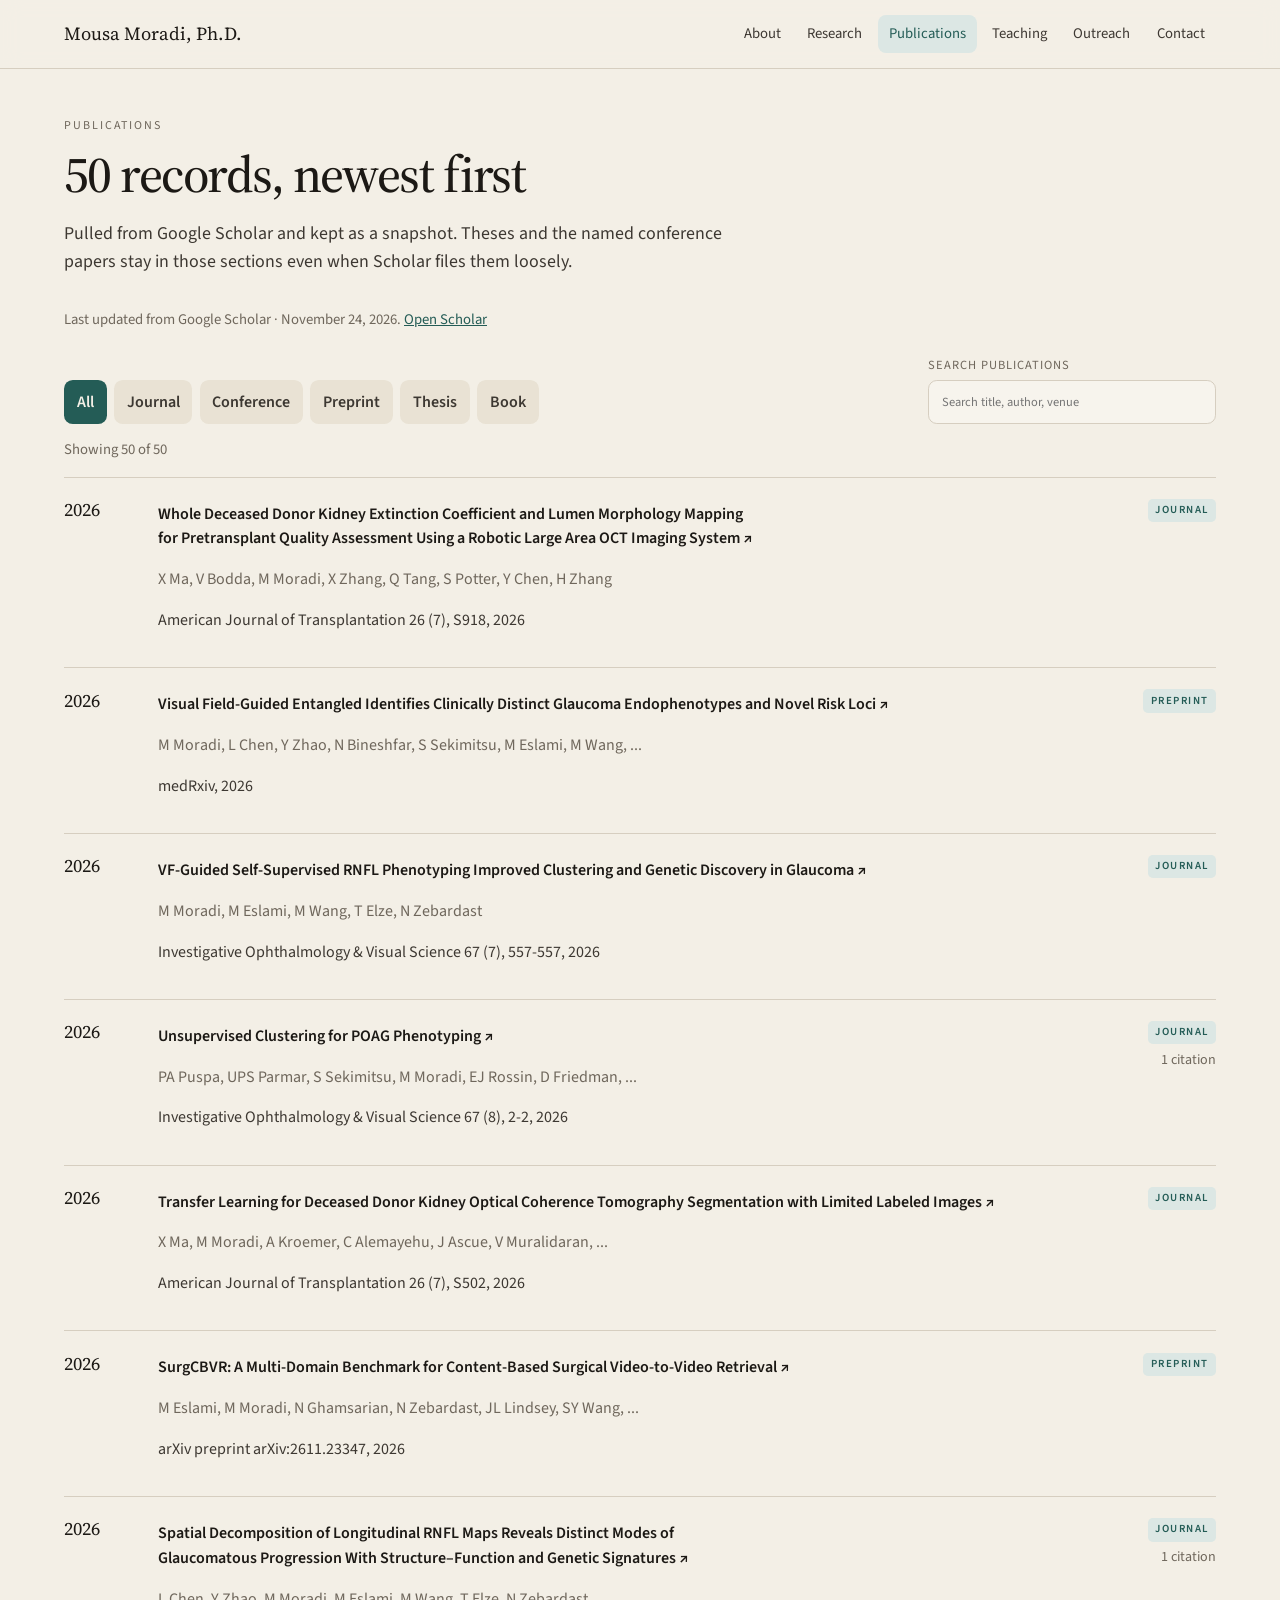
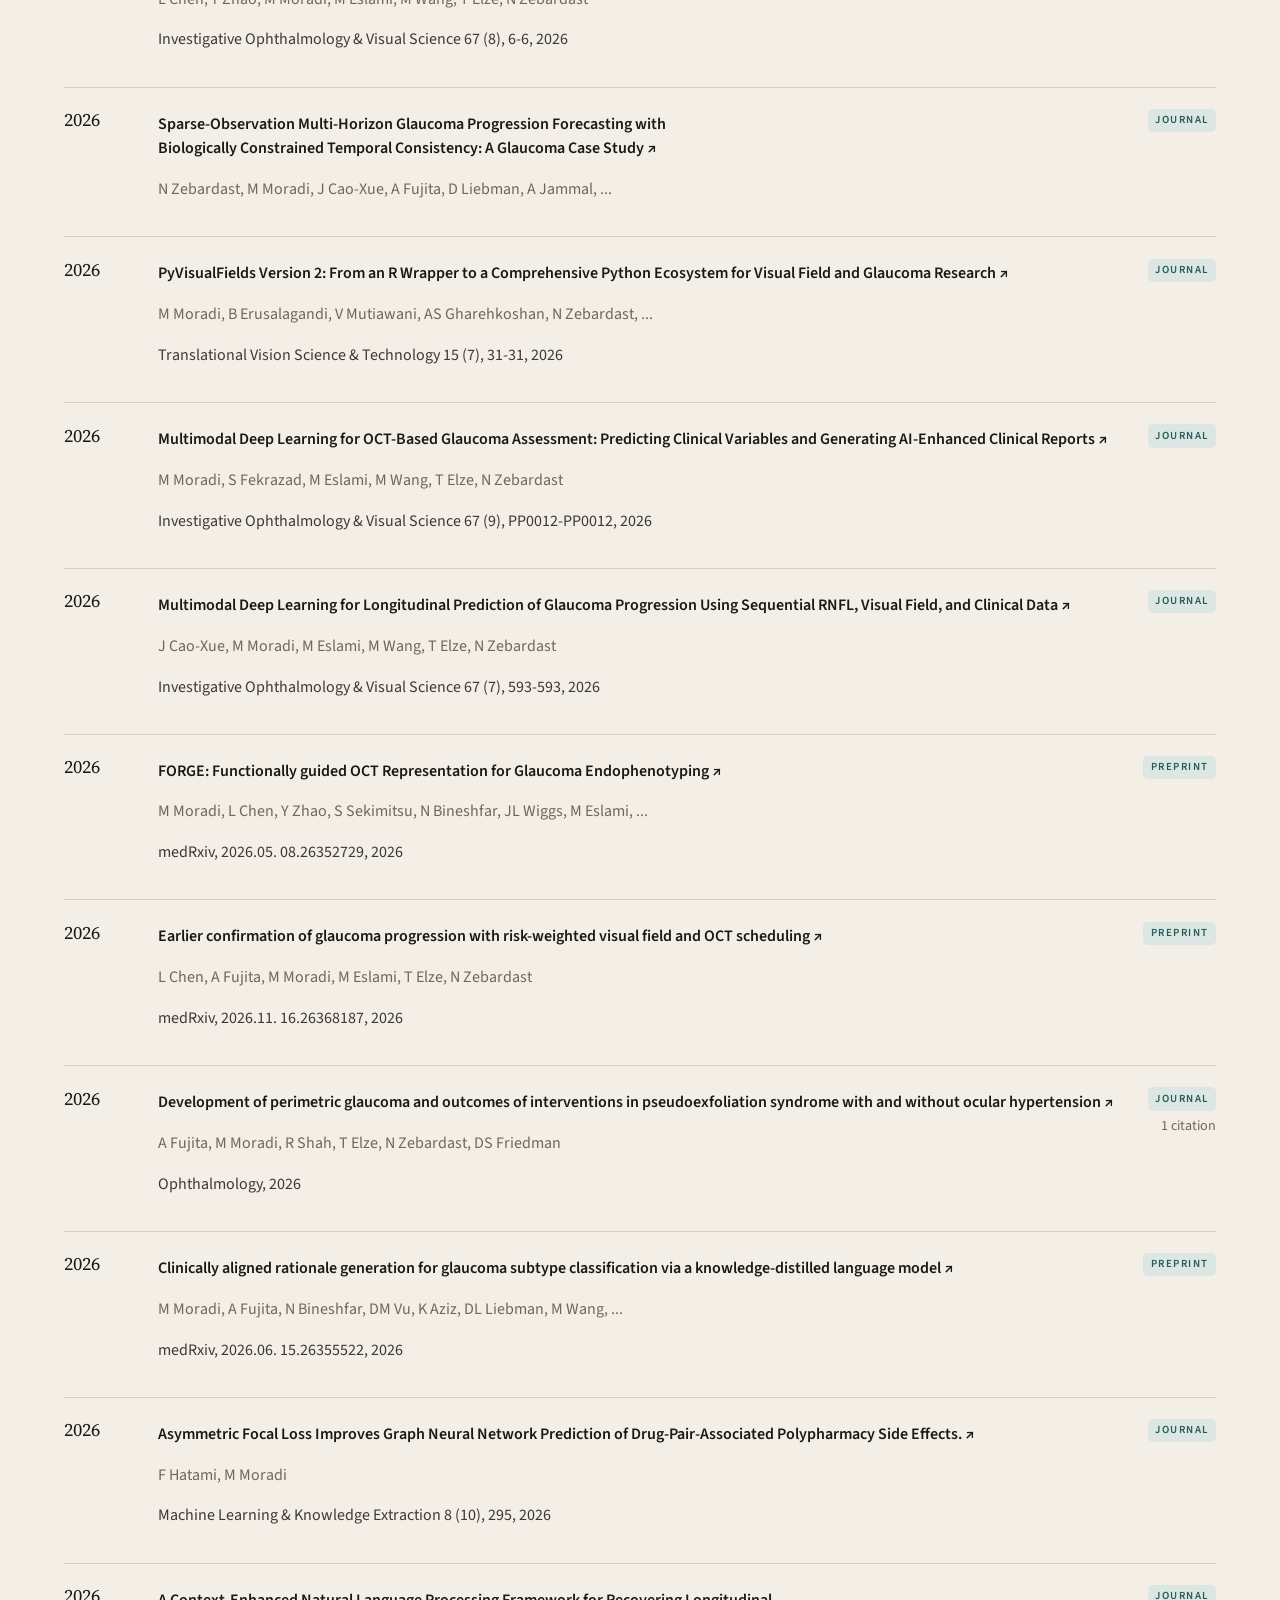
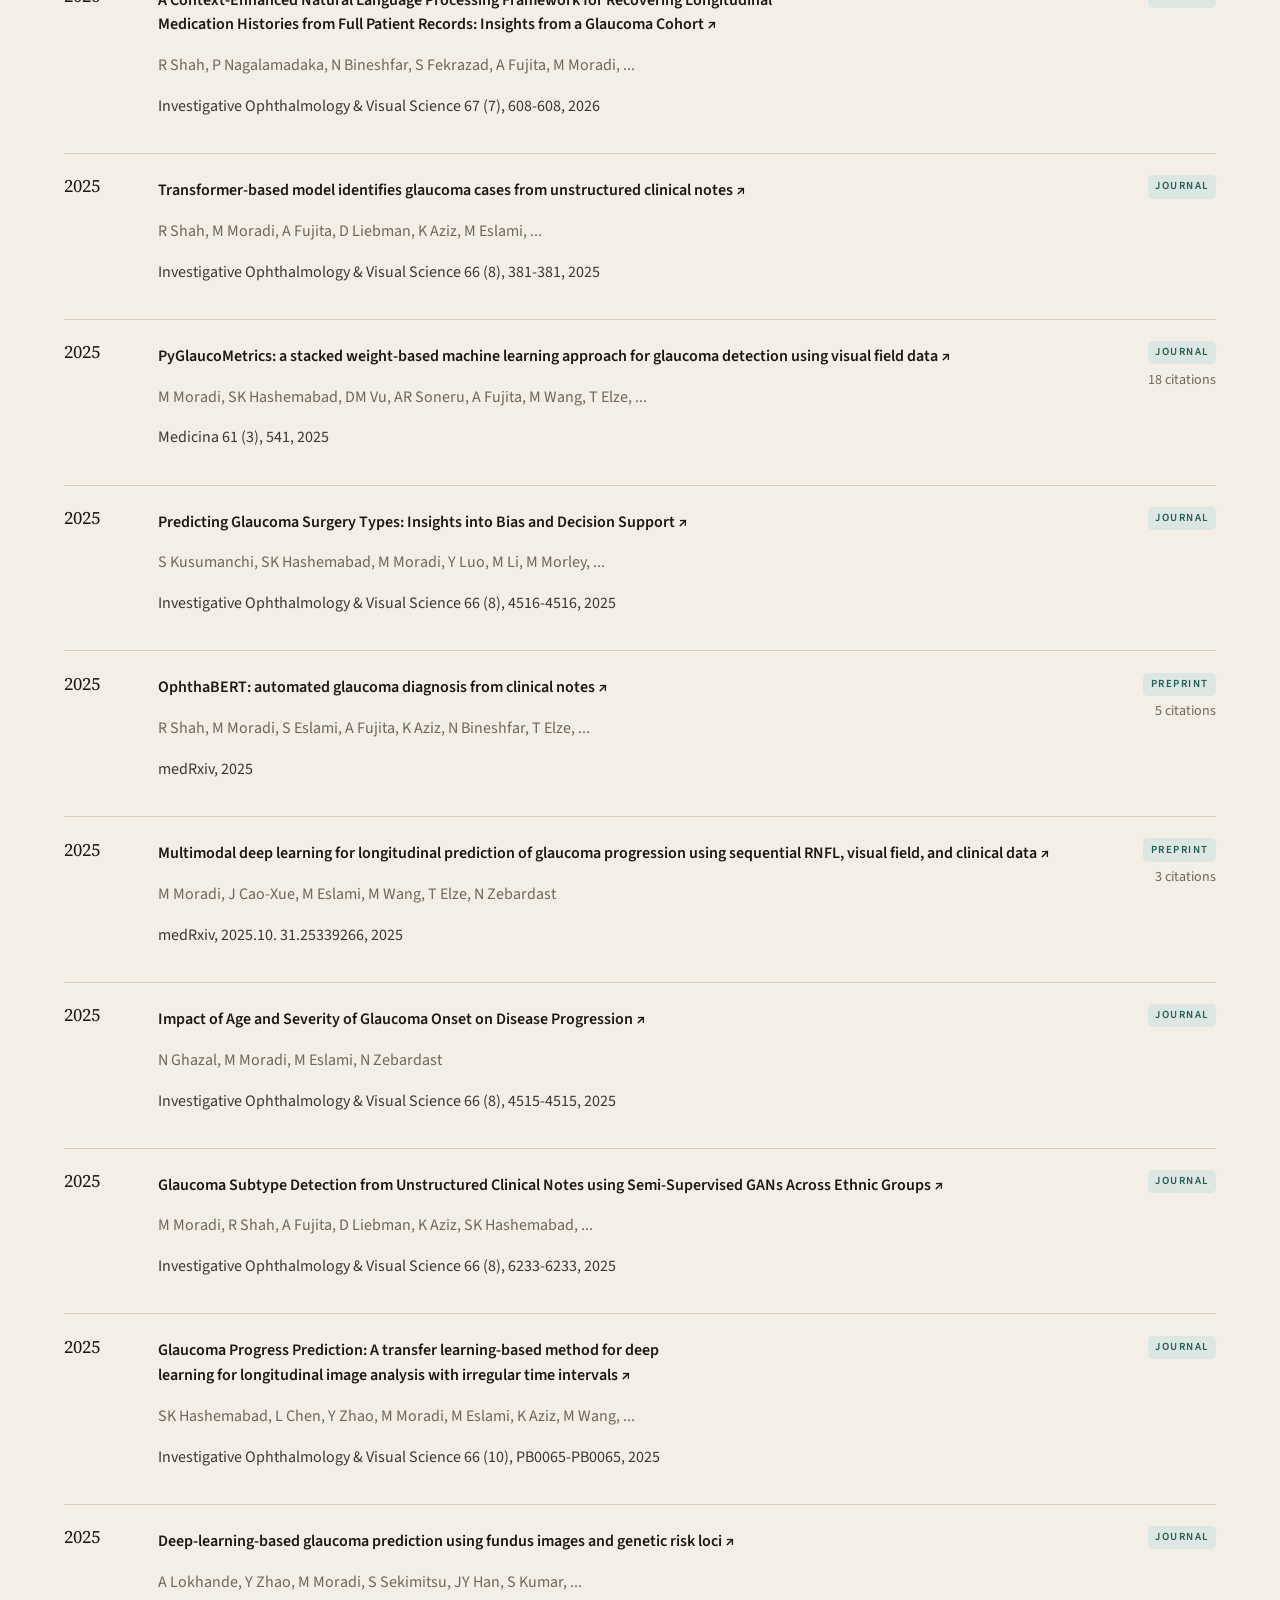
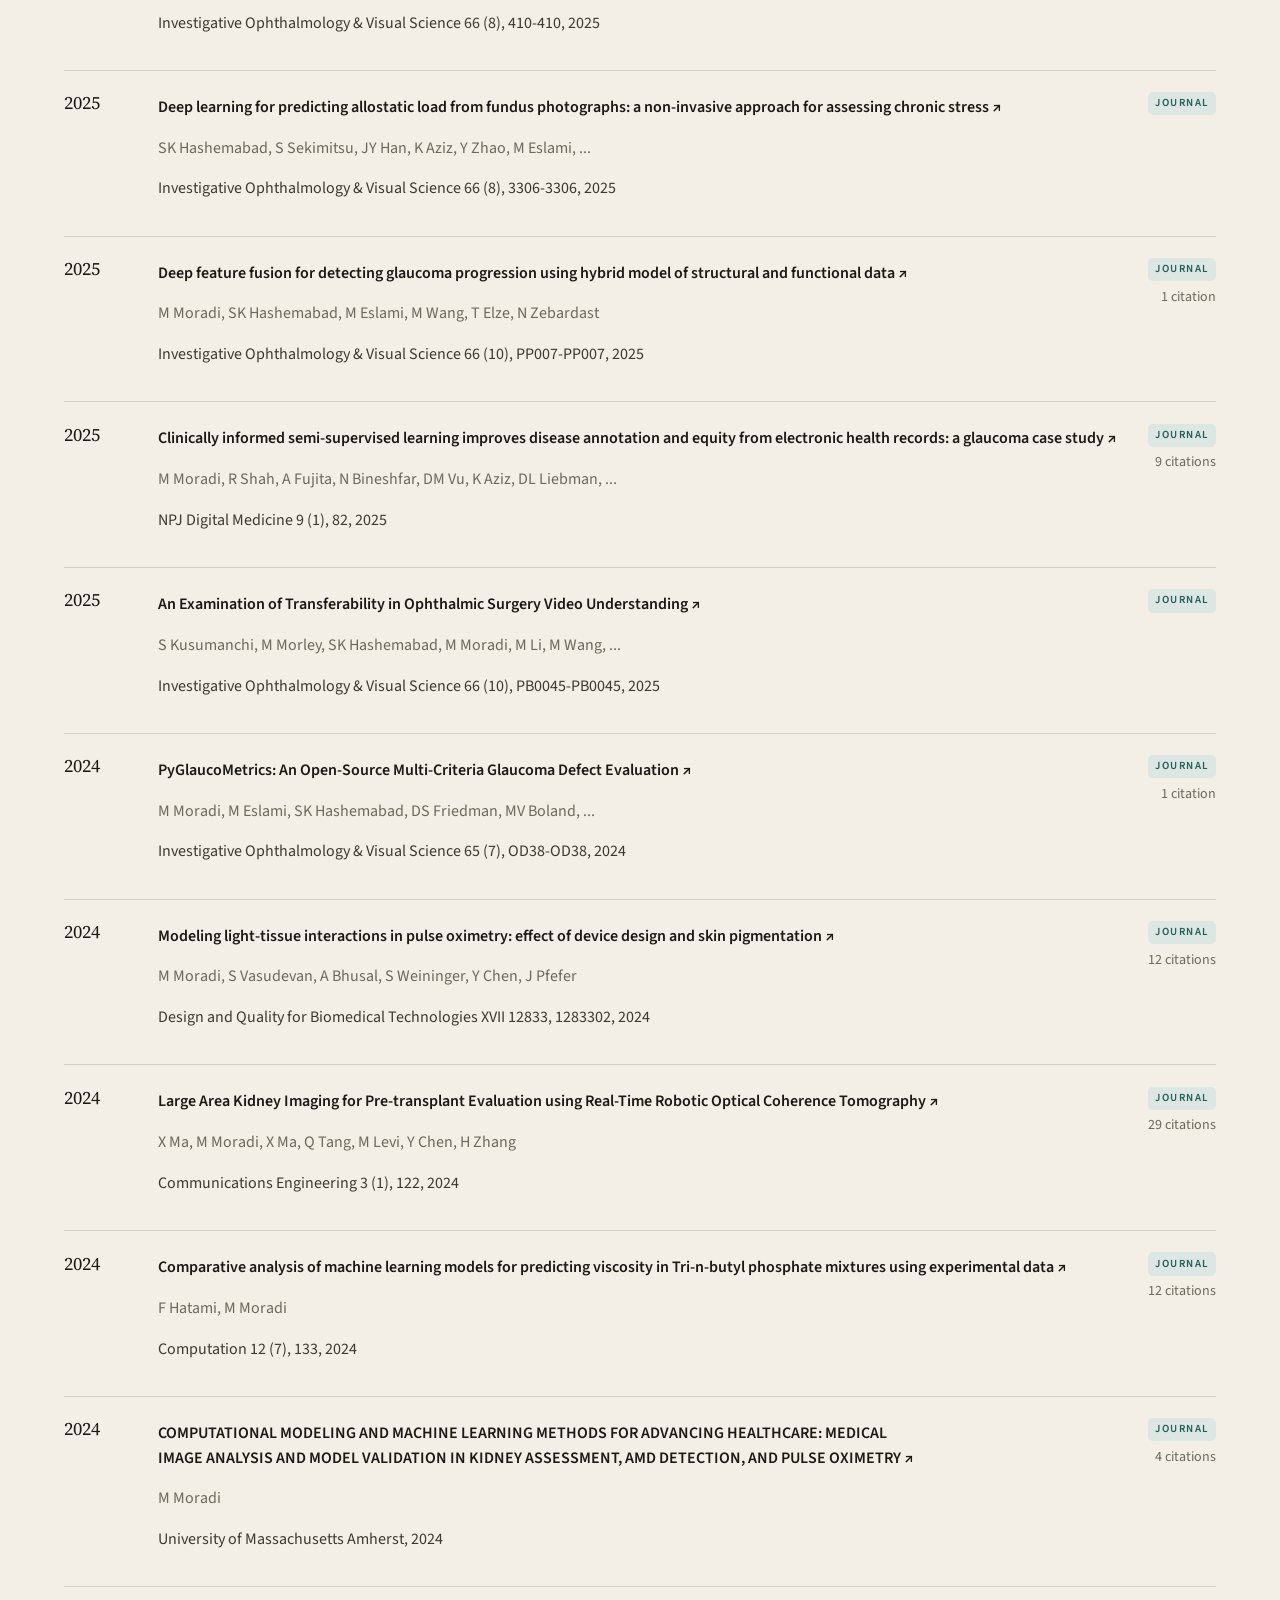
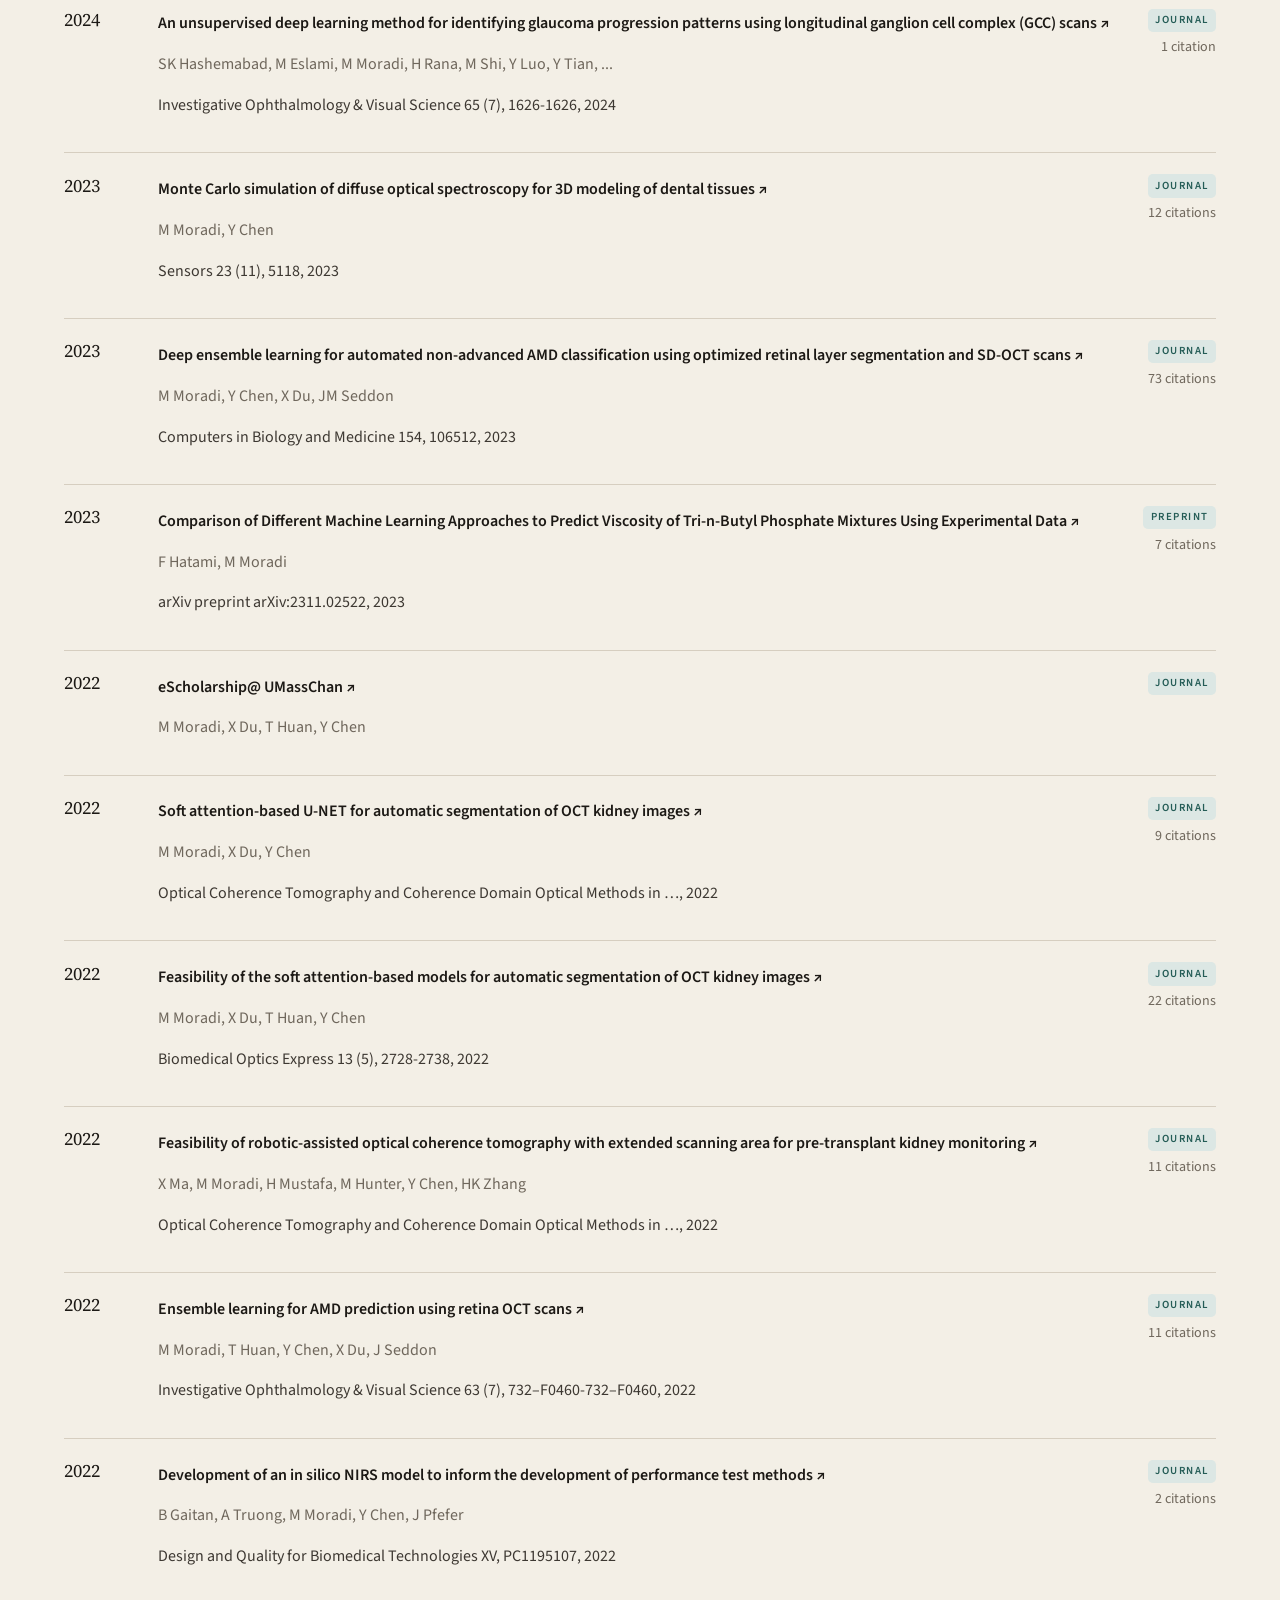
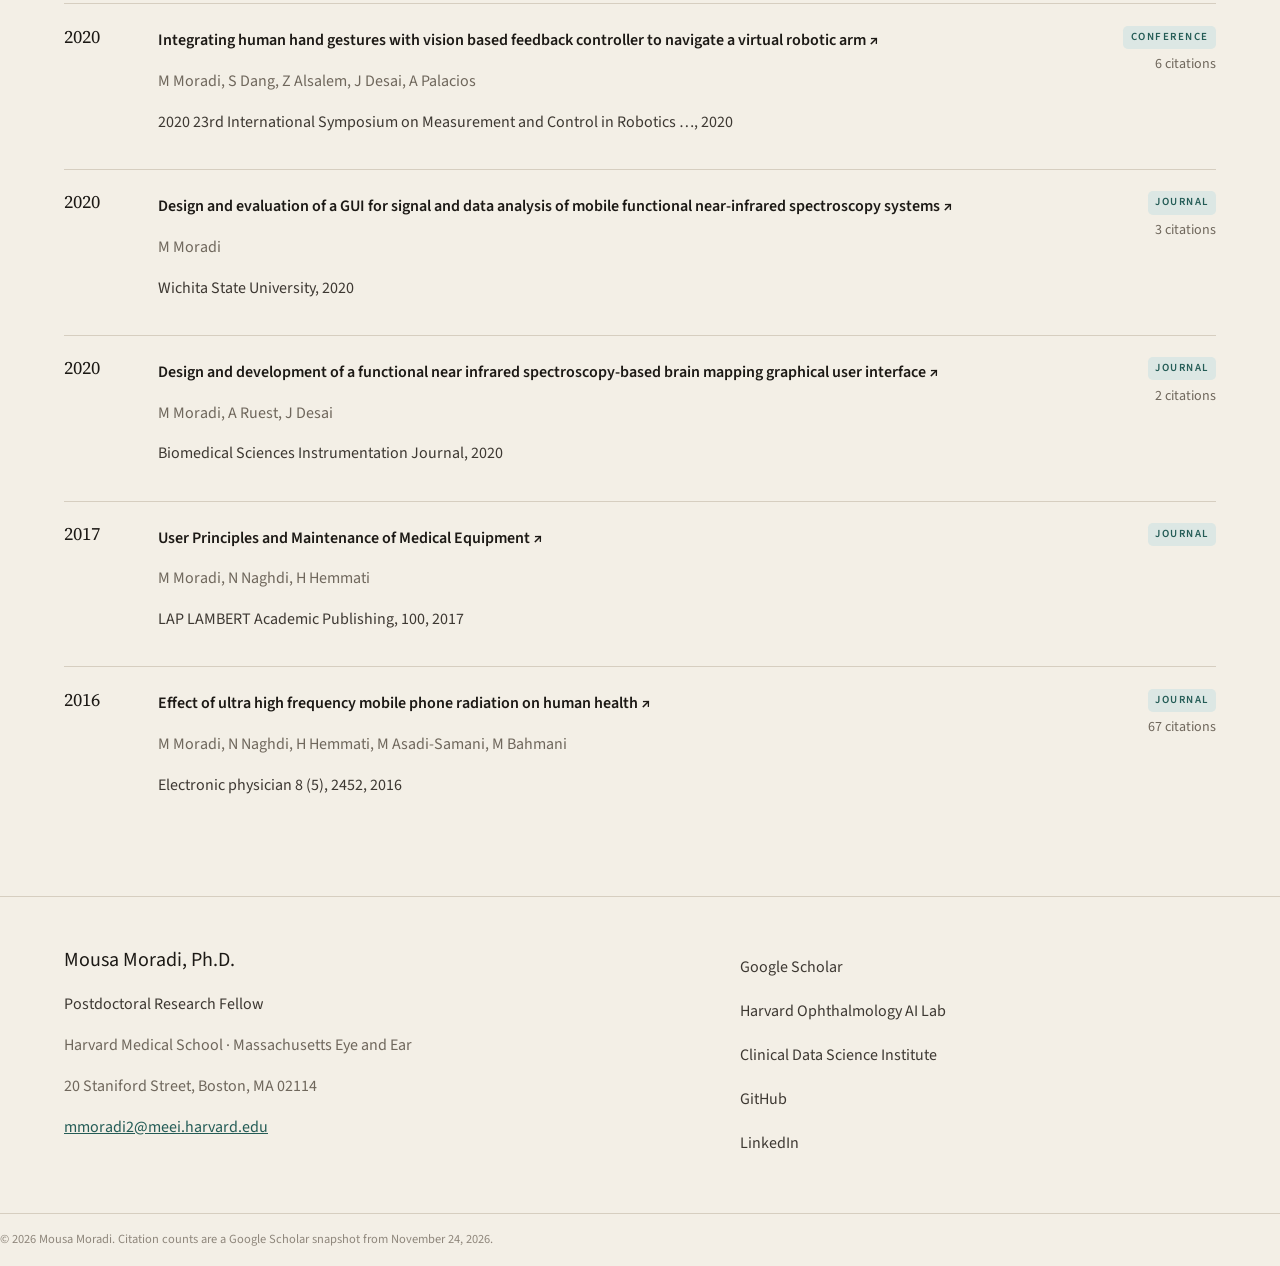
==== commit 3cfe1c0f: "chore: update Google Scholar metrics" ====
--- a/publications/index.html
+++ b/publications/index.html
@@ -30,7 +30,7 @@
     <h1>50 records, newest first</h1>
     <p class="lede">Pulled from Google Scholar and kept as a snapshot. Theses and the named conference papers stay in those sections even when Scholar files them loosely.</p>
   </header>
-    <p class="scholar-note left">Last updated from Google Scholar · November 23, 2026. <a href="https://scholar.google.com/citations?user=CYKwjg4AAAAJ&amp;hl=en" target="_blank" rel="noopener noreferrer">Open Scholar</a></p>
+    <p class="scholar-note left">Last updated from Google Scholar · November 24, 2026. <a href="https://scholar.google.com/citations?user=CYKwjg4AAAAJ&amp;hl=en" target="_blank" rel="noopener noreferrer">Open Scholar</a></p>
     <div class="filters">
       <div role="tablist" aria-label="Publication type" id="filters">
         <button type="button" role="tab" aria-selected="true" data-kind="all">All</button>
@@ -59,7 +59,7 @@
       <ul class="foot-links"><li><a href="https://scholar.google.com/citations?user=CYKwjg4AAAAJ&amp;hl=en" target="_blank" rel="noopener noreferrer">Google Scholar</a></li><li><a href="https://ophai.hms.harvard.edu/team/mousa-moradi-phd/" target="_blank" rel="noopener noreferrer">Harvard Ophthalmology AI Lab</a></li><li><a href="https://datascience.meei.harvard.edu/teams/dr-mousa-moradi/" target="_blank" rel="noopener noreferrer">Clinical Data Science Institute</a></li><li><a href="https://github.com/Mousamoradi" target="_blank" rel="noopener noreferrer">GitHub</a></li><li><a href="https://www.linkedin.com/in/mousa-moradi-201263a0/" target="_blank" rel="noopener noreferrer">LinkedIn</a></li></ul>
     </div>
     <div class="fine">
-      <p class="wrap">© 2026 Mousa Moradi. Citation counts are a Google Scholar snapshot from November 23, 2026.</p>
+      <p class="wrap">© 2026 Mousa Moradi. Citation counts are a Google Scholar snapshot from November 24, 2026.</p>
     </div>
   </footer>
   <script id="papers" type="application/json">[{"id":"2026-whole-deceased-donor-kidney-extinction-coefficient-and-lumen","year":"2026","title":"Whole Deceased Donor Kidney Extinction Coefficient and Lumen Morphology Mapping for Pretransplant Quality Assessment Using a Robotic Large Area OCT Imaging System","authors":"X Ma, V Bodda, M Moradi, X Zhang, Q Tang, S Potter, Y Chen, H Zhang","venue":"American Journal of Transplantation 26 (7), S918, 2026","kind":"journal","href":"https://scholar.google.com/citations?view_op=view_citation&hl=en&user=CYKwjg4AAAAJ&pagesize=100&citation_for_view=CYKwjg4AAAAJ:O3NaXMp0MMsC"},{"id":"2026-visual-field-guided-entangled-identifies-clinically-distinct","year":"2026","title":"Visual Field-Guided Entangled Identifies Clinically Distinct Glaucoma Endophenotypes and Novel Risk Loci","authors":"M Moradi, L Chen, Y Zhao, N Bineshfar, S Sekimitsu, M Eslami, M Wang, ...","venue":"medRxiv, 2026","kind":"preprint","href":"https://scholar.google.com/citations?view_op=view_citation&hl=en&user=CYKwjg4AAAAJ&pagesize=100&citation_for_view=CYKwjg4AAAAJ:hMod-77fHWUC"},{"id":"2026-vf-guided-self-supervised-rnfl-phenotyping-improved-clusteri","year":"2026","title":"VF-Guided Self-Supervised RNFL Phenotyping Improved Clustering and Genetic Discovery in Glaucoma","authors":"M Moradi, M Eslami, M Wang, T Elze, N Zebardast","venue":"Investigative Ophthalmology & Visual Science 67 (7), 557-557, 2026","kind":"journal","href":"https://scholar.google.com/citations?view_op=view_citation&hl=en&user=CYKwjg4AAAAJ&pagesize=100&citation_for_view=CYKwjg4AAAAJ:J_g5lzvAfSwC"},{"id":"2026-unsupervised-clustering-for-poag-phenotyping","year":"2026","title":"Unsupervised Clustering for POAG Phenotyping","authors":"PA Puspa, UPS Parmar, S Sekimitsu, M Moradi, EJ Rossin, D Friedman, ...","venue":"Investigative Ophthalmology & Visual Science 67 (8), 2-2, 2026","kind":"journal","href":"https://scholar.google.com/citations?view_op=view_citation&hl=en&user=CYKwjg4AAAAJ&pagesize=100&citation_for_view=CYKwjg4AAAAJ:lSLTfruPkqcC","citations":1},{"id":"2026-transfer-learning-for-deceased-donor-kidney-optical-coherenc","year":"2026","title":"Transfer Learning for Deceased Donor Kidney Optical Coherence Tomography Segmentation with Limited Labeled Images","authors":"X Ma, M Moradi, A Kroemer, C Alemayehu, J Ascue, V Muralidaran, ...","venue":"American Journal of Transplantation 26 (7), S502, 2026","kind":"journal","href":"https://scholar.google.com/citations?view_op=view_citation&hl=en&user=CYKwjg4AAAAJ&pagesize=100&citation_for_view=CYKwjg4AAAAJ:GnPB-g6toBAC"},{"id":"2026-surgcbvr-a-multi-domain-benchmark-for-content-based-surgical","year":"2026","title":"SurgCBVR: A Multi-Domain Benchmark for Content-Based Surgical Video-to-Video Retrieval","authors":"M Eslami, M Moradi, N Ghamsarian, N Zebardast, JL Lindsey, SY Wang, ...","venue":"arXiv preprint arXiv:2611.23347, 2026","kind":"preprint","href":"https://scholar.google.com/citations?view_op=view_citation&hl=en&user=CYKwjg4AAAAJ&pagesize=100&citation_for_view=CYKwjg4AAAAJ:pqnbT2bcN3wC"},{"id":"2026-spatial-decomposition-of-longitudinal-rnfl-maps-reveals-dist","year":"2026","title":"Spatial Decomposition of Longitudinal RNFL Maps Reveals Distinct Modes of Glaucomatous Progression With Structure–Function and Genetic Signatures","authors":"L Chen, Y Zhao, M Moradi, M Eslami, M Wang, T Elze, N Zebardast","venue":"Investigative Ophthalmology & Visual Science 67 (8), 6-6, 2026","kind":"journal","href":"https://scholar.google.com/citations?view_op=view_citation&hl=en&user=CYKwjg4AAAAJ&pagesize=100&citation_for_view=CYKwjg4AAAAJ:blknAaTinKkC","citations":1},{"id":"2026-sparse-observation-multi-horizon-glaucoma-progression-foreca","year":"2026","title":"Sparse-Observation Multi-Horizon Glaucoma Progression Forecasting with Biologically Constrained Temporal Consistency: A Glaucoma Case Study","authors":"N Zebardast, M Moradi, J Cao-Xue, A Fujita, D Liebman, A Jammal, ...","venue":"","kind":"journal","href":"https://scholar.google.com/citations?view_op=view_citation&hl=en&user=CYKwjg4AAAAJ&pagesize=100&citation_for_view=CYKwjg4AAAAJ:ns9cj8rnVeAC"},{"id":"2026-pyvisualfields-version-2-from-an-r-wrapper-to-a-comprehensiv","year":"2026","title":"PyVisualFields Version 2: From an R Wrapper to a Comprehensive Python Ecosystem for Visual Field and Glaucoma Research","authors":"M Moradi, B Erusalagandi, V Mutiawani, AS Gharehkoshan, N Zebardast, ...","venue":"Translational Vision Science & Technology 15 (7), 31-31, 2026","kind":"journal","href":"https://scholar.google.com/citations?view_op=view_citation&hl=en&user=CYKwjg4AAAAJ&pagesize=100&citation_for_view=CYKwjg4AAAAJ:2P1L_qKh6hAC"},{"id":"2026-multimodal-deep-learning-for-oct-based-glaucoma-assessment-p","year":"2026","title":"Multimodal Deep Learning for OCT-Based Glaucoma Assessment: Predicting Clinical Variables and Generating AI-Enhanced Clinical Reports","authors":"M Moradi, S Fekrazad, M Eslami, M Wang, T Elze, N Zebardast","venue":"Investigative Ophthalmology & Visual Science 67 (9), PP0012-PP0012, 2026","kind":"journal","href":"https://scholar.google.com/citations?view_op=view_citation&hl=en&user=CYKwjg4AAAAJ&pagesize=100&citation_for_view=CYKwjg4AAAAJ:35N4QoGY0k4C"},{"id":"2026-multimodal-deep-learning-for-longitudinal-prediction-of-glau","year":"2026","title":"Multimodal Deep Learning for Longitudinal Prediction of Glaucoma Progression Using Sequential RNFL, Visual Field, and Clinical Data","authors":"J Cao-Xue, M Moradi, M Eslami, M Wang, T Elze, N Zebardast","venue":"Investigative Ophthalmology & Visual Science 67 (7), 593-593, 2026","kind":"journal","href":"https://scholar.google.com/citations?view_op=view_citation&hl=en&user=CYKwjg4AAAAJ&pagesize=100&citation_for_view=CYKwjg4AAAAJ:RGFaLdJalmkC"},{"id":"2026-forge-functionally-guided-oct-representation-for-glaucoma-en","year":"2026","title":"FORGE: Functionally guided OCT Representation for Glaucoma Endophenotyping","authors":"M Moradi, L Chen, Y Zhao, S Sekimitsu, N Bineshfar, JL Wiggs, M Eslami, ...","venue":"medRxiv, 2026.05. 08.26352729, 2026","kind":"preprint","href":"https://scholar.google.com/citations?view_op=view_citation&hl=en&user=CYKwjg4AAAAJ&pagesize=100&citation_for_view=CYKwjg4AAAAJ:BqipwSGYUEgC"},{"id":"2026-earlier-confirmation-of-glaucoma-progression-with-risk-weigh","year":"2026","title":"Earlier confirmation of glaucoma progression with risk-weighted visual field and OCT scheduling","authors":"L Chen, A Fujita, M Moradi, M Eslami, T Elze, N Zebardast","venue":"medRxiv, 2026.11. 16.26368187, 2026","kind":"preprint","href":"https://scholar.google.com/citations?view_op=view_citation&hl=en&user=CYKwjg4AAAAJ&pagesize=100&citation_for_view=CYKwjg4AAAAJ:g5m5HwL7SMYC"},{"id":"2026-development-of-perimetric-glaucoma-and-outcomes-of-intervent","year":"2026","title":"Development of perimetric glaucoma and outcomes of interventions in pseudoexfoliation syndrome with and without ocular hypertension","authors":"A Fujita, M Moradi, R Shah, T Elze, N Zebardast, DS Friedman","venue":"Ophthalmology, 2026","kind":"journal","href":"https://scholar.google.com/citations?view_op=view_citation&hl=en&user=CYKwjg4AAAAJ&pagesize=100&citation_for_view=CYKwjg4AAAAJ:JV2RwH3_ST0C","citations":1},{"id":"2026-clinically-aligned-rationale-generation-for-glaucoma-subtype","year":"2026","title":"Clinically aligned rationale generation for glaucoma subtype classification via a knowledge-distilled language model","authors":"M Moradi, A Fujita, N Bineshfar, DM Vu, K Aziz, DL Liebman, M Wang, ...","venue":"medRxiv, 2026.06. 15.26355522, 2026","kind":"preprint","href":"https://scholar.google.com/citations?view_op=view_citation&hl=en&user=CYKwjg4AAAAJ&pagesize=100&citation_for_view=CYKwjg4AAAAJ:RYcK_YlVTxYC"},{"id":"2026-asymmetric-focal-loss-improves-graph-neural-network-predicti","year":"2026","title":"Asymmetric Focal Loss Improves Graph Neural Network Prediction of Drug-Pair-Associated Polypharmacy Side Effects.","authors":"F Hatami, M Moradi","venue":"Machine Learning & Knowledge Extraction 8 (10), 295, 2026","kind":"journal","href":"https://scholar.google.com/citations?view_op=view_citation&hl=en&user=CYKwjg4AAAAJ&pagesize=100&citation_for_view=CYKwjg4AAAAJ:M05iB0D1s5AC"},{"id":"2026-a-context-enhanced-natural-language-processing-framework-for","year":"2026","title":"A Context-Enhanced Natural Language Processing Framework for Recovering Longitudinal Medication Histories from Full Patient Records: Insights from a Glaucoma Cohort","authors":"R Shah, P Nagalamadaka, N Bineshfar, S Fekrazad, A Fujita, M Moradi, ...","venue":"Investigative Ophthalmology & Visual Science 67 (7), 608-608, 2026","kind":"journal","href":"https://scholar.google.com/citations?view_op=view_citation&hl=en&user=CYKwjg4AAAAJ&pagesize=100&citation_for_view=CYKwjg4AAAAJ:NaGl4SEjCO4C"},{"id":"2025-transformer-based-model-identifies-glaucoma-cases-from-unstr","year":"2025","title":"Transformer-based model identifies glaucoma cases from unstructured clinical notes","authors":"R Shah, M Moradi, A Fujita, D Liebman, K Aziz, M Eslami, ...","venue":"Investigative Ophthalmology & Visual Science 66 (8), 381-381, 2025","kind":"journal","href":"https://scholar.google.com/citations?view_op=view_citation&hl=en&user=CYKwjg4AAAAJ&pagesize=100&citation_for_view=CYKwjg4AAAAJ:_Qo2XoVZTnwC"},{"id":"2025-pyglaucometrics-a-stacked-weight-based-machine-learning-appr","year":"2025","title":"PyGlaucoMetrics: a stacked weight-based machine learning approach for glaucoma detection using visual field data","authors":"M Moradi, SK Hashemabad, DM Vu, AR Soneru, A Fujita, M Wang, T Elze, ...","venue":"Medicina 61 (3), 541, 2025","kind":"journal","href":"https://scholar.google.com/citations?view_op=view_citation&hl=en&user=CYKwjg4AAAAJ&pagesize=100&citation_for_view=CYKwjg4AAAAJ:mB3voiENLucC","citations":18},{"id":"2025-predicting-glaucoma-surgery-types-insights-into-bias-and-dec","year":"2025","title":"Predicting Glaucoma Surgery Types: Insights into Bias and Decision Support","authors":"S Kusumanchi, SK Hashemabad, M Moradi, Y Luo, M Li, M Morley, ...","venue":"Investigative Ophthalmology & Visual Science 66 (8), 4516-4516, 2025","kind":"journal","href":"https://scholar.google.com/citations?view_op=view_citation&hl=en&user=CYKwjg4AAAAJ&pagesize=100&citation_for_view=CYKwjg4AAAAJ:TQgYirikUcIC"},{"id":"2025-ophthabert-automated-glaucoma-diagnosis-from-clinical-notes","year":"2025","title":"OphthaBERT: automated glaucoma diagnosis from clinical notes","authors":"R Shah, M Moradi, S Eslami, A Fujita, K Aziz, N Bineshfar, T Elze, ...","venue":"medRxiv, 2025","kind":"preprint","href":"https://scholar.google.com/citations?view_op=view_citation&hl=en&user=CYKwjg4AAAAJ&pagesize=100&citation_for_view=CYKwjg4AAAAJ:HDshCWvjkbEC","citations":5},{"id":"2025-multimodal-deep-learning-for-longitudinal-prediction-of-glau","year":"2025","title":"Multimodal deep learning for longitudinal prediction of glaucoma progression using sequential RNFL, visual field, and clinical data","authors":"M Moradi, J Cao-Xue, M Eslami, M Wang, T Elze, N Zebardast","venue":"medRxiv, 2025.10. 31.25339266, 2025","kind":"preprint","href":"https://scholar.google.com/citations?view_op=view_citation&hl=en&user=CYKwjg4AAAAJ&pagesize=100&citation_for_view=CYKwjg4AAAAJ:maZDTaKrznsC","citations":3},{"id":"2025-impact-of-age-and-severity-of-glaucoma-onset-on-disease-prog","year":"2025","title":"Impact of Age and Severity of Glaucoma Onset on Disease Progression","authors":"N Ghazal, M Moradi, M Eslami, N Zebardast","venue":"Investigative Ophthalmology & Visual Science 66 (8), 4515-4515, 2025","kind":"journal","href":"https://scholar.google.com/citations?view_op=view_citation&hl=en&user=CYKwjg4AAAAJ&pagesize=100&citation_for_view=CYKwjg4AAAAJ:R3hNpaxXUhUC"},{"id":"2025-glaucoma-subtype-detection-from-unstructured-clinical-notes-","year":"2025","title":"Glaucoma Subtype Detection from Unstructured Clinical Notes using Semi-Supervised GANs Across Ethnic Groups","authors":"M Moradi, R Shah, A Fujita, D Liebman, K Aziz, SK Hashemabad, ...","venue":"Investigative Ophthalmology & Visual Science 66 (8), 6233-6233, 2025","kind":"journal","href":"https://scholar.google.com/citations?view_op=view_citation&hl=en&user=CYKwjg4AAAAJ&pagesize=100&citation_for_view=CYKwjg4AAAAJ:RHpTSmoSYBkC"},{"id":"2025-glaucoma-progress-prediction-a-transfer-learning-based-metho","year":"2025","title":"Glaucoma Progress Prediction: A transfer learning-based method for deep learning for longitudinal image analysis with irregular time intervals","authors":"SK Hashemabad, L Chen, Y Zhao, M Moradi, M Eslami, K Aziz, M Wang, ...","venue":"Investigative Ophthalmology & Visual Science 66 (10), PB0065-PB0065, 2025","kind":"journal","href":"https://scholar.google.com/citations?view_op=view_citation&hl=en&user=CYKwjg4AAAAJ&pagesize=100&citation_for_view=CYKwjg4AAAAJ:j3f4tGmQtD8C"},{"id":"2025-deep-learning-based-glaucoma-prediction-using-fundus-images-","year":"2025","title":"Deep-learning-based glaucoma prediction using fundus images and genetic risk loci","authors":"A Lokhande, Y Zhao, M Moradi, S Sekimitsu, JY Han, S Kumar, ...","venue":"Investigative Ophthalmology & Visual Science 66 (8), 410-410, 2025","kind":"journal","href":"https://scholar.google.com/citations?view_op=view_citation&hl=en&user=CYKwjg4AAAAJ&pagesize=100&citation_for_view=CYKwjg4AAAAJ:e5wmG9Sq2KIC"},{"id":"2025-deep-learning-for-predicting-allostatic-load-from-fundus-pho","year":"2025","title":"Deep learning for predicting allostatic load from fundus photographs: a non-invasive approach for assessing chronic stress","authors":"SK Hashemabad, S Sekimitsu, JY Han, K Aziz, Y Zhao, M Eslami, ...","venue":"Investigative Ophthalmology & Visual Science 66 (8), 3306-3306, 2025","kind":"journal","href":"https://scholar.google.com/citations?view_op=view_citation&hl=en&user=CYKwjg4AAAAJ&pagesize=100&citation_for_view=CYKwjg4AAAAJ:4JMBOYKVnBMC"},{"id":"2025-deep-feature-fusion-for-detecting-glaucoma-progression-using","year":"2025","title":"Deep feature fusion for detecting glaucoma progression using hybrid model of structural and functional data","authors":"M Moradi, SK Hashemabad, M Eslami, M Wang, T Elze, N Zebardast","venue":"Investigative Ophthalmology & Visual Science 66 (10), PP007-PP007, 2025","kind":"journal","href":"https://scholar.google.com/citations?view_op=view_citation&hl=en&user=CYKwjg4AAAAJ&pagesize=100&citation_for_view=CYKwjg4AAAAJ:r0BpntZqJG4C","citations":1},{"id":"2025-clinically-informed-semi-supervised-learning-improves-diseas","year":"2025","title":"Clinically informed semi-supervised learning improves disease annotation and equity from electronic health records: a glaucoma case study","authors":"M Moradi, R Shah, A Fujita, N Bineshfar, DM Vu, K Aziz, DL Liebman, ...","venue":"NPJ Digital Medicine 9 (1), 82, 2025","kind":"journal","href":"https://scholar.google.com/citations?view_op=view_citation&hl=en&user=CYKwjg4AAAAJ&pagesize=100&citation_for_view=CYKwjg4AAAAJ:TFP_iSt0sucC","citations":9},{"id":"2025-an-examination-of-transferability-in-ophthalmic-surgery-vide","year":"2025","title":"An Examination of Transferability in Ophthalmic Surgery Video Understanding","authors":"S Kusumanchi, M Morley, SK Hashemabad, M Moradi, M Li, M Wang, ...","venue":"Investigative Ophthalmology & Visual Science 66 (10), PB0045-PB0045, 2025","kind":"journal","href":"https://scholar.google.com/citations?view_op=view_citation&hl=en&user=CYKwjg4AAAAJ&pagesize=100&citation_for_view=CYKwjg4AAAAJ:iH-uZ7U-co4C"},{"id":"2024-pyglaucometrics-an-open-source-multi-criteria-glaucoma-defec","year":"2024","title":"PyGlaucoMetrics: An Open-Source Multi-Criteria Glaucoma Defect Evaluation","authors":"M Moradi, M Eslami, SK Hashemabad, DS Friedman, MV Boland, ...","venue":"Investigative Ophthalmology & Visual Science 65 (7), OD38-OD38, 2024","kind":"journal","href":"https://scholar.google.com/citations?view_op=view_citation&hl=en&user=CYKwjg4AAAAJ&pagesize=100&citation_for_view=CYKwjg4AAAAJ:qUcmZB5y_30C","citations":1},{"id":"2024-modeling-light-tissue-interactions-in-pulse-oximetry-effect-","year":"2024","title":"Modeling light-tissue interactions in pulse oximetry: effect of device design and skin pigmentation","authors":"M Moradi, S Vasudevan, A Bhusal, S Weininger, Y Chen, J Pfefer","venue":"Design and Quality for Biomedical Technologies XVII 12833, 1283302, 2024","kind":"journal","href":"https://scholar.google.com/citations?view_op=view_citation&hl=en&user=CYKwjg4AAAAJ&pagesize=100&citation_for_view=CYKwjg4AAAAJ:L8Ckcad2t8MC","citations":12},{"id":"2024-large-area-kidney-imaging-for-pre-transplant-evaluation-usin","year":"2024","title":"Large Area Kidney Imaging for Pre-transplant Evaluation using Real-Time Robotic Optical Coherence Tomography","authors":"X Ma, M Moradi, X Ma, Q Tang, M Levi, Y Chen, H Zhang","venue":"Communications Engineering 3 (1), 122, 2024","kind":"journal","href":"https://scholar.google.com/citations?view_op=view_citation&hl=en&user=CYKwjg4AAAAJ&pagesize=100&citation_for_view=CYKwjg4AAAAJ:dhFuZR0502QC","citations":29},{"id":"2024-comparative-analysis-of-machine-learning-models-for-predicti","year":"2024","title":"Comparative analysis of machine learning models for predicting viscosity in Tri-n-butyl phosphate mixtures using experimental data","authors":"F Hatami, M Moradi","venue":"Computation 12 (7), 133, 2024","kind":"journal","href":"https://scholar.google.com/citations?view_op=view_citation&hl=en&user=CYKwjg4AAAAJ&pagesize=100&citation_for_view=CYKwjg4AAAAJ:IWHjjKOFINEC","citations":12},{"id":"2024-computational-modeling-and-machine-learning-methods-for-adva","year":"2024","title":"COMPUTATIONAL MODELING AND MACHINE LEARNING METHODS FOR ADVANCING HEALTHCARE: MEDICAL IMAGE ANALYSIS AND MODEL VALIDATION IN KIDNEY ASSESSMENT, AMD DETECTION, AND PULSE OXIMETRY","authors":"M Moradi","venue":"University of Massachusetts Amherst, 2024","kind":"journal","href":"https://scholar.google.com/citations?view_op=view_citation&hl=en&user=CYKwjg4AAAAJ&pagesize=100&citation_for_view=CYKwjg4AAAAJ:-f6ydRqryjwC","citations":4},{"id":"2024-an-unsupervised-deep-learning-method-for-identifying-glaucom","year":"2024","title":"An unsupervised deep learning method for identifying glaucoma progression patterns using longitudinal ganglion cell complex (GCC) scans","authors":"SK Hashemabad, M Eslami, M Moradi, H Rana, M Shi, Y Luo, Y Tian, ...","venue":"Investigative Ophthalmology & Visual Science 65 (7), 1626-1626, 2024","kind":"journal","href":"https://scholar.google.com/citations?view_op=view_citation&hl=en&user=CYKwjg4AAAAJ&pagesize=100&citation_for_view=CYKwjg4AAAAJ:ZeXyd9-uunAC","citations":1},{"id":"2023-monte-carlo-simulation-of-diffuse-optical-spectroscopy-for-3","year":"2023","title":"Monte Carlo simulation of diffuse optical spectroscopy for 3D modeling of dental tissues","authors":"M Moradi, Y Chen","venue":"Sensors 23 (11), 5118, 2023","kind":"journal","href":"https://scholar.google.com/citations?view_op=view_citation&hl=en&user=CYKwjg4AAAAJ&pagesize=100&citation_for_view=CYKwjg4AAAAJ:9ZlFYXVOiuMC","citations":12},{"id":"2023-deep-ensemble-learning-for-automated-non-advanced-amd-classi","year":"2023","title":"Deep ensemble learning for automated non-advanced AMD classification using optimized retinal layer segmentation and SD-OCT scans","authors":"M Moradi, Y Chen, X Du, JM Seddon","venue":"Computers in Biology and Medicine 154, 106512, 2023","kind":"journal","href":"https://scholar.google.com/citations?view_op=view_citation&hl=en&user=CYKwjg4AAAAJ&pagesize=100&citation_for_view=CYKwjg4AAAAJ:aqlVkmm33-oC","citations":73},{"id":"2023-comparison-of-different-machine-learning-approaches-to-predi","year":"2023","title":"Comparison of Different Machine Learning Approaches to Predict Viscosity of Tri-n-Butyl Phosphate Mixtures Using Experimental Data","authors":"F Hatami, M Moradi","venue":"arXiv preprint arXiv:2311.02522, 2023","kind":"preprint","href":"https://scholar.google.com/citations?view_op=view_citation&hl=en&user=CYKwjg4AAAAJ&pagesize=100&citation_for_view=CYKwjg4AAAAJ:7PzlFSSx8tAC","citations":7},{"id":"2022-escholarship-umasschan","year":"2022","title":"eScholarship@ UMassChan","authors":"M Moradi, X Du, T Huan, Y Chen","venue":"","kind":"journal","href":"https://scholar.google.com/citations?view_op=view_citation&hl=en&user=CYKwjg4AAAAJ&pagesize=100&citation_for_view=CYKwjg4AAAAJ:70eg2SAEIzsC"},{"id":"2022-soft-attention-based-u-net-for-automatic-segmentation-of-oct","year":"2022","title":"Soft attention-based U-NET for automatic segmentation of OCT kidney images","authors":"M Moradi, X Du, Y Chen","venue":"Optical Coherence Tomography and Coherence Domain Optical Methods in …, 2022","kind":"journal","href":"https://scholar.google.com/citations?view_op=view_citation&hl=en&user=CYKwjg4AAAAJ&pagesize=100&citation_for_view=CYKwjg4AAAAJ:0EnyYjriUFMC","citations":9},{"id":"2022-feasibility-of-the-soft-attention-based-models-for-automatic","year":"2022","title":"Feasibility of the soft attention-based models for automatic segmentation of OCT kidney images","authors":"M Moradi, X Du, T Huan, Y Chen","venue":"Biomedical Optics Express 13 (5), 2728-2738, 2022","kind":"journal","href":"https://scholar.google.com/citations?view_op=view_citation&hl=en&user=CYKwjg4AAAAJ&pagesize=100&citation_for_view=CYKwjg4AAAAJ:Wp0gIr-vW9MC","citations":22},{"id":"2022-feasibility-of-robotic-assisted-optical-coherence-tomography","year":"2022","title":"Feasibility of robotic-assisted optical coherence tomography with extended scanning area for pre-transplant kidney monitoring","authors":"X Ma, M Moradi, H Mustafa, M Hunter, Y Chen, HK Zhang","venue":"Optical Coherence Tomography and Coherence Domain Optical Methods in …, 2022","kind":"journal","href":"https://scholar.google.com/citations?view_op=view_citation&hl=en&user=CYKwjg4AAAAJ&pagesize=100&citation_for_view=CYKwjg4AAAAJ:hqOjcs7Dif8C","citations":11},{"id":"2022-ensemble-learning-for-amd-prediction-using-retina-oct-scans","year":"2022","title":"Ensemble learning for AMD prediction using retina OCT scans","authors":"M Moradi, T Huan, Y Chen, X Du, J Seddon","venue":"Investigative Ophthalmology & Visual Science 63 (7), 732–F0460-732–F0460, 2022","kind":"journal","href":"https://scholar.google.com/citations?view_op=view_citation&hl=en&user=CYKwjg4AAAAJ&pagesize=100&citation_for_view=CYKwjg4AAAAJ:MXK_kJrjxJIC","citations":11},{"id":"2022-development-of-an-in-silico-nirs-model-to-inform-the-develop","year":"2022","title":"Development of an in silico NIRS model to inform the development of performance test methods","authors":"B Gaitan, A Truong, M Moradi, Y Chen, J Pfefer","venue":"Design and Quality for Biomedical Technologies XV, PC1195107, 2022","kind":"journal","href":"https://scholar.google.com/citations?view_op=view_citation&hl=en&user=CYKwjg4AAAAJ&pagesize=100&citation_for_view=CYKwjg4AAAAJ:Se3iqnhoufwC","citations":2},{"id":"2020-integrating-human-hand-gestures-with-vision-based-feedback-c","year":"2020","title":"Integrating human hand gestures with vision based feedback controller to navigate a virtual robotic arm","authors":"M Moradi, S Dang, Z Alsalem, J Desai, A Palacios","venue":"2020 23rd International Symposium on Measurement and Control in Robotics …, 2020","kind":"conference","href":"https://scholar.google.com/citations?view_op=view_citation&hl=en&user=CYKwjg4AAAAJ&pagesize=100&citation_for_view=CYKwjg4AAAAJ:YsMSGLbcyi4C","citations":6},{"id":"2020-design-and-evaluation-of-a-gui-for-signal-and-data-analysis-","year":"2020","title":"Design and evaluation of a GUI for signal and data analysis of mobile functional near-infrared spectroscopy systems","authors":"M Moradi","venue":"Wichita State University, 2020","kind":"journal","href":"https://scholar.google.com/citations?view_op=view_citation&hl=en&user=CYKwjg4AAAAJ&pagesize=100&citation_for_view=CYKwjg4AAAAJ:UebtZRa9Y70C","citations":3},{"id":"2020-design-and-development-of-a-functional-near-infrared-spectro","year":"2020","title":"Design and development of a functional near infrared spectroscopy-based brain mapping graphical user interface","authors":"M Moradi, A Ruest, J Desai","venue":"Biomedical Sciences Instrumentation Journal, 2020","kind":"journal","href":"https://scholar.google.com/citations?view_op=view_citation&hl=en&user=CYKwjg4AAAAJ&pagesize=100&citation_for_view=CYKwjg4AAAAJ:eQOLeE2rZwMC","citations":2},{"id":"2017-user-principles-and-maintenance-of-medical-equipment","year":"2017","title":"User Principles and Maintenance of Medical Equipment","authors":"M Moradi, N Naghdi, H Hemmati","venue":"LAP LAMBERT Academic Publishing, 100, 2017","kind":"journal","href":"https://scholar.google.com/citations?view_op=view_citation&hl=en&user=CYKwjg4AAAAJ&pagesize=100&citation_for_view=CYKwjg4AAAAJ:qjMakFHDy7sC"},{"id":"2016-effect-of-ultra-high-frequency-mobile-phone-radiation-on-hum","year":"2016","title":"Effect of ultra high frequency mobile phone radiation on human health","authors":"M Moradi, N Naghdi, H Hemmati, M Asadi-Samani, M Bahmani","venue":"Electronic physician 8 (5), 2452, 2016","kind":"journal","href":"https://scholar.google.com/citations?view_op=view_citation&hl=en&user=CYKwjg4AAAAJ&pagesize=100&citation_for_view=CYKwjg4AAAAJ:u5HHmVD_uO8C","citations":67}]</script>
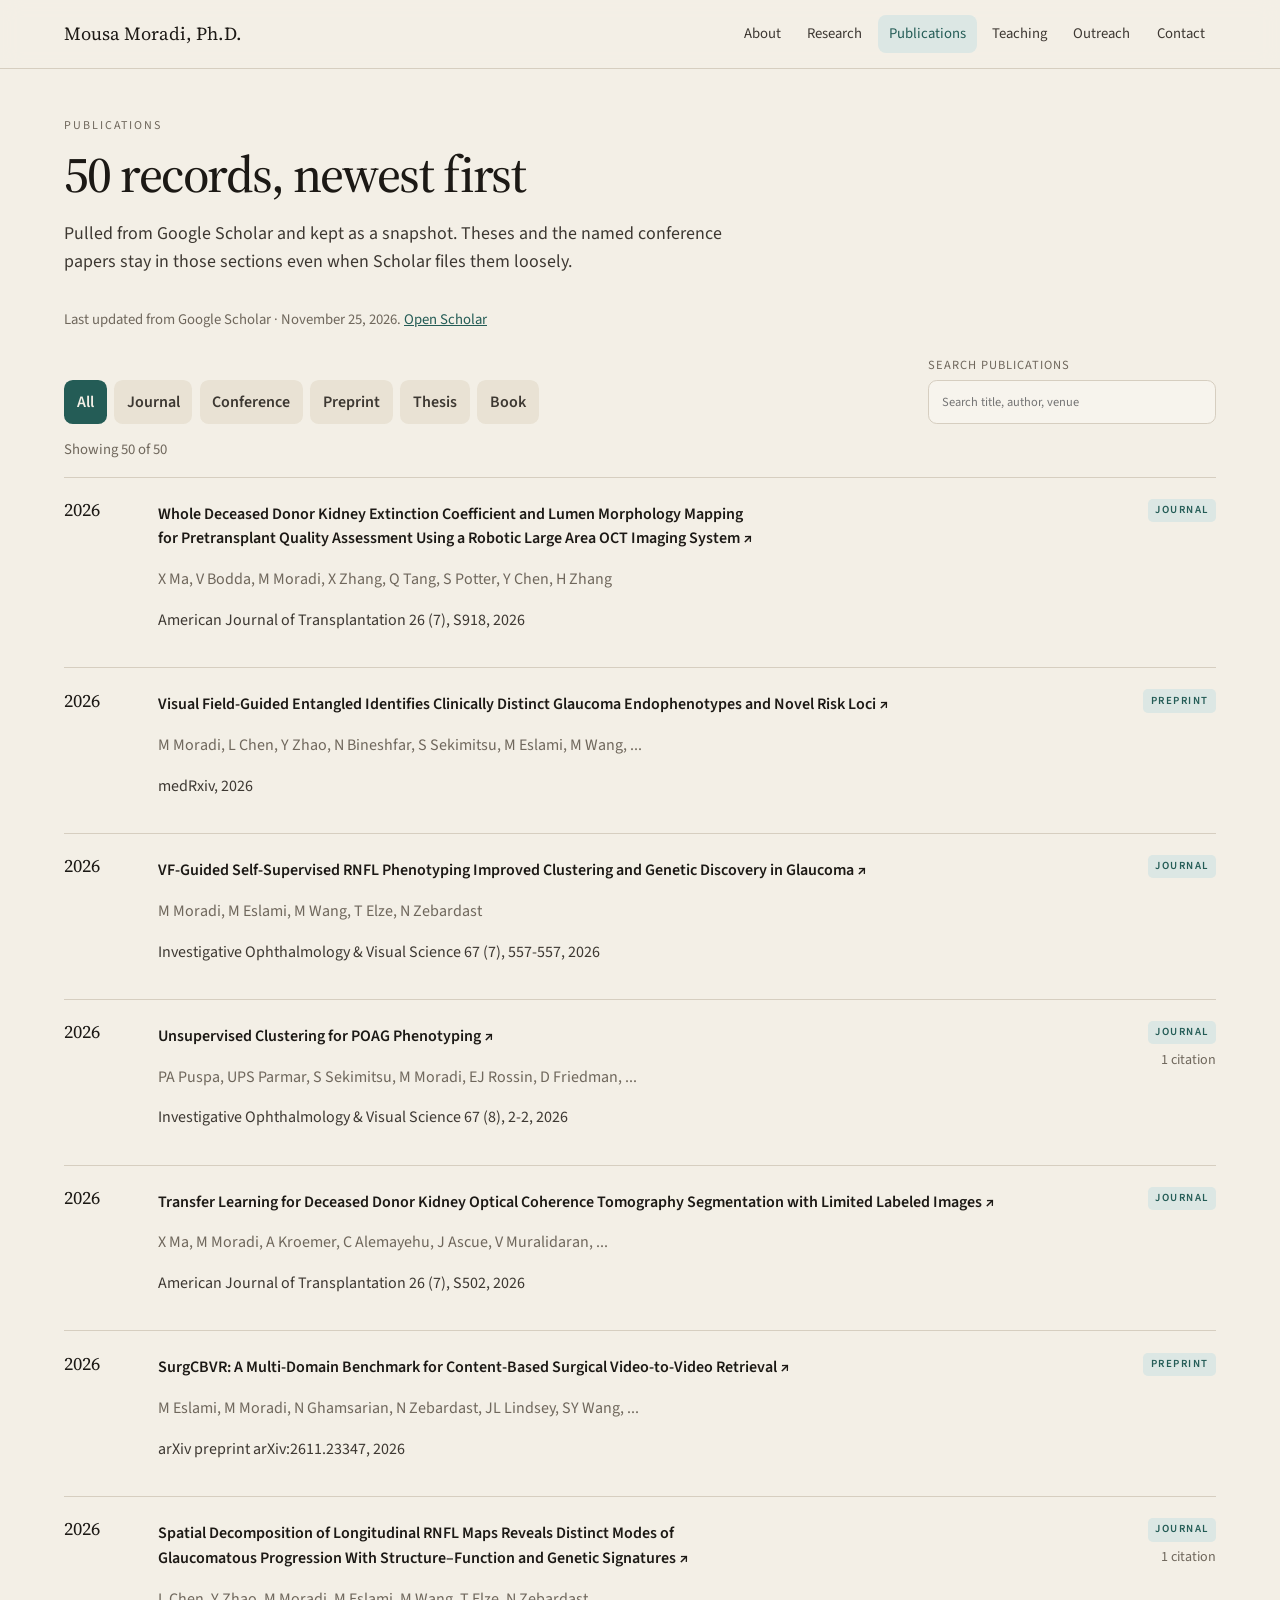
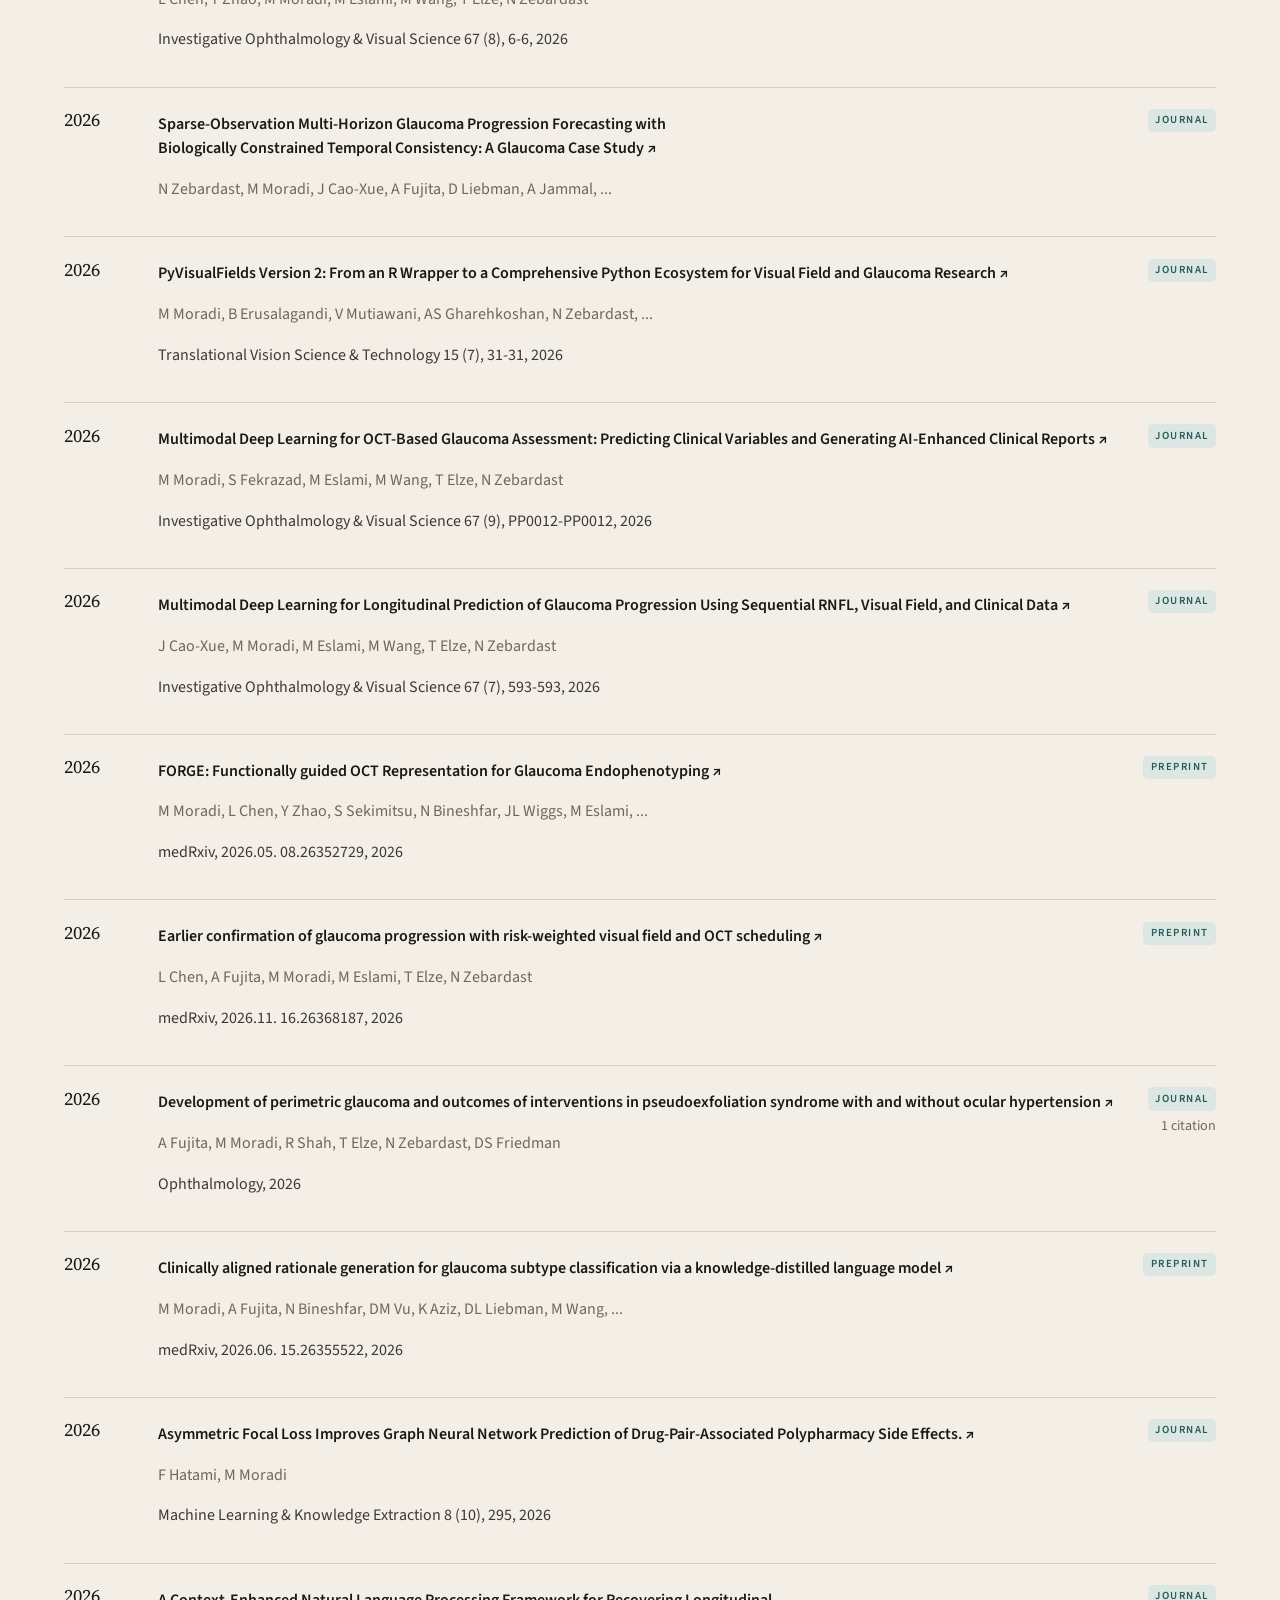
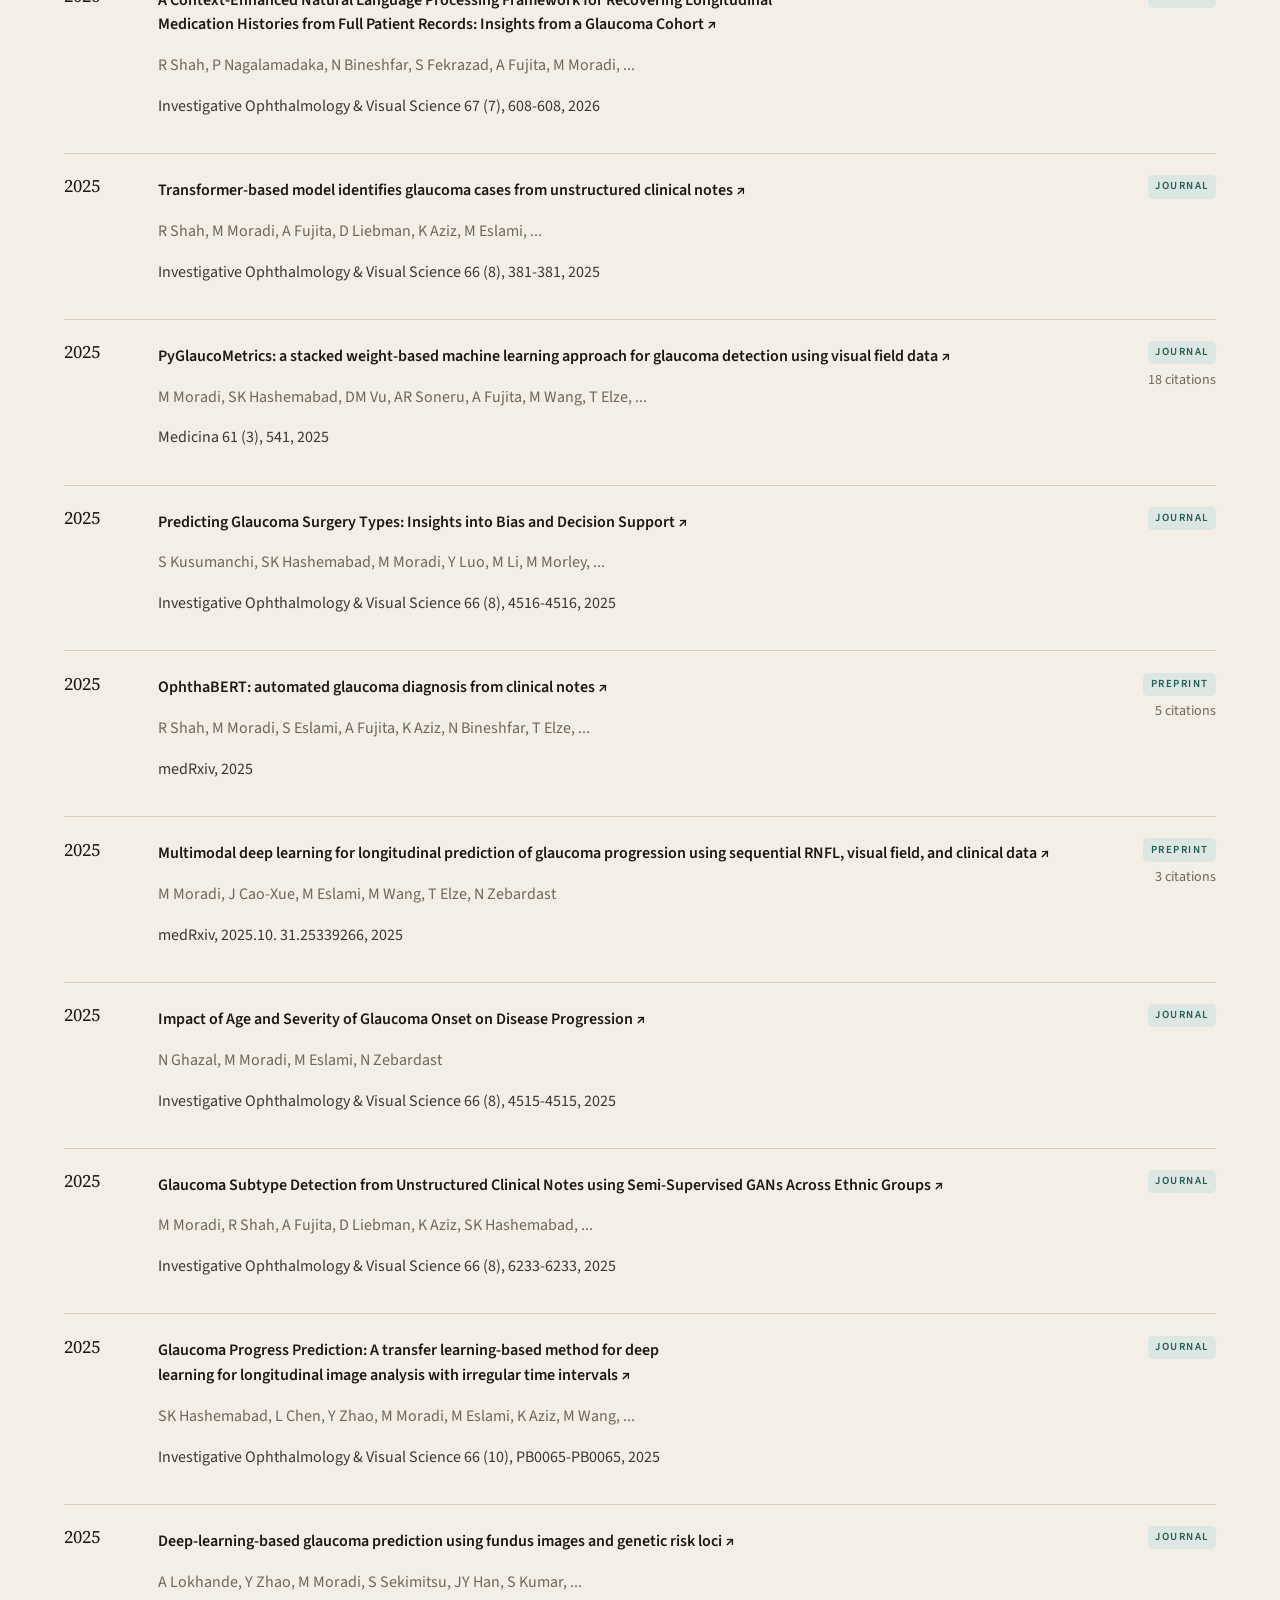
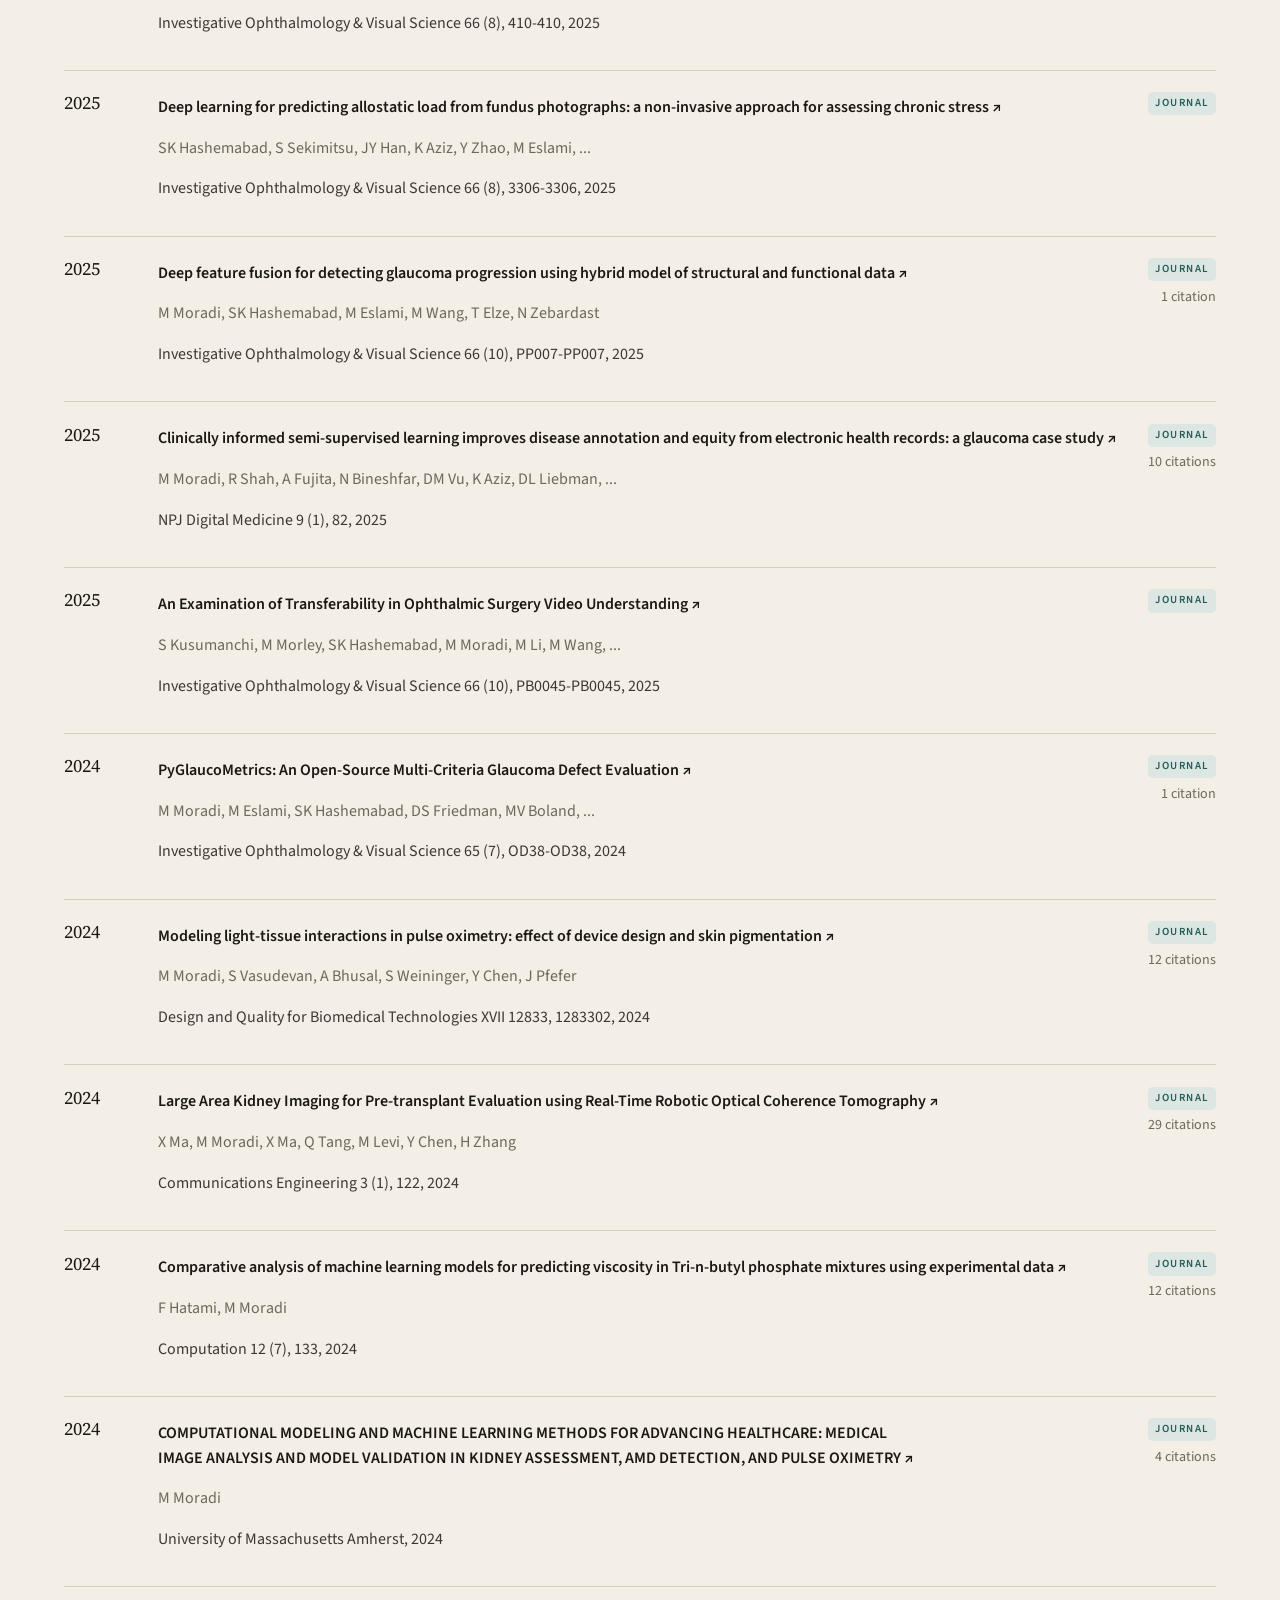
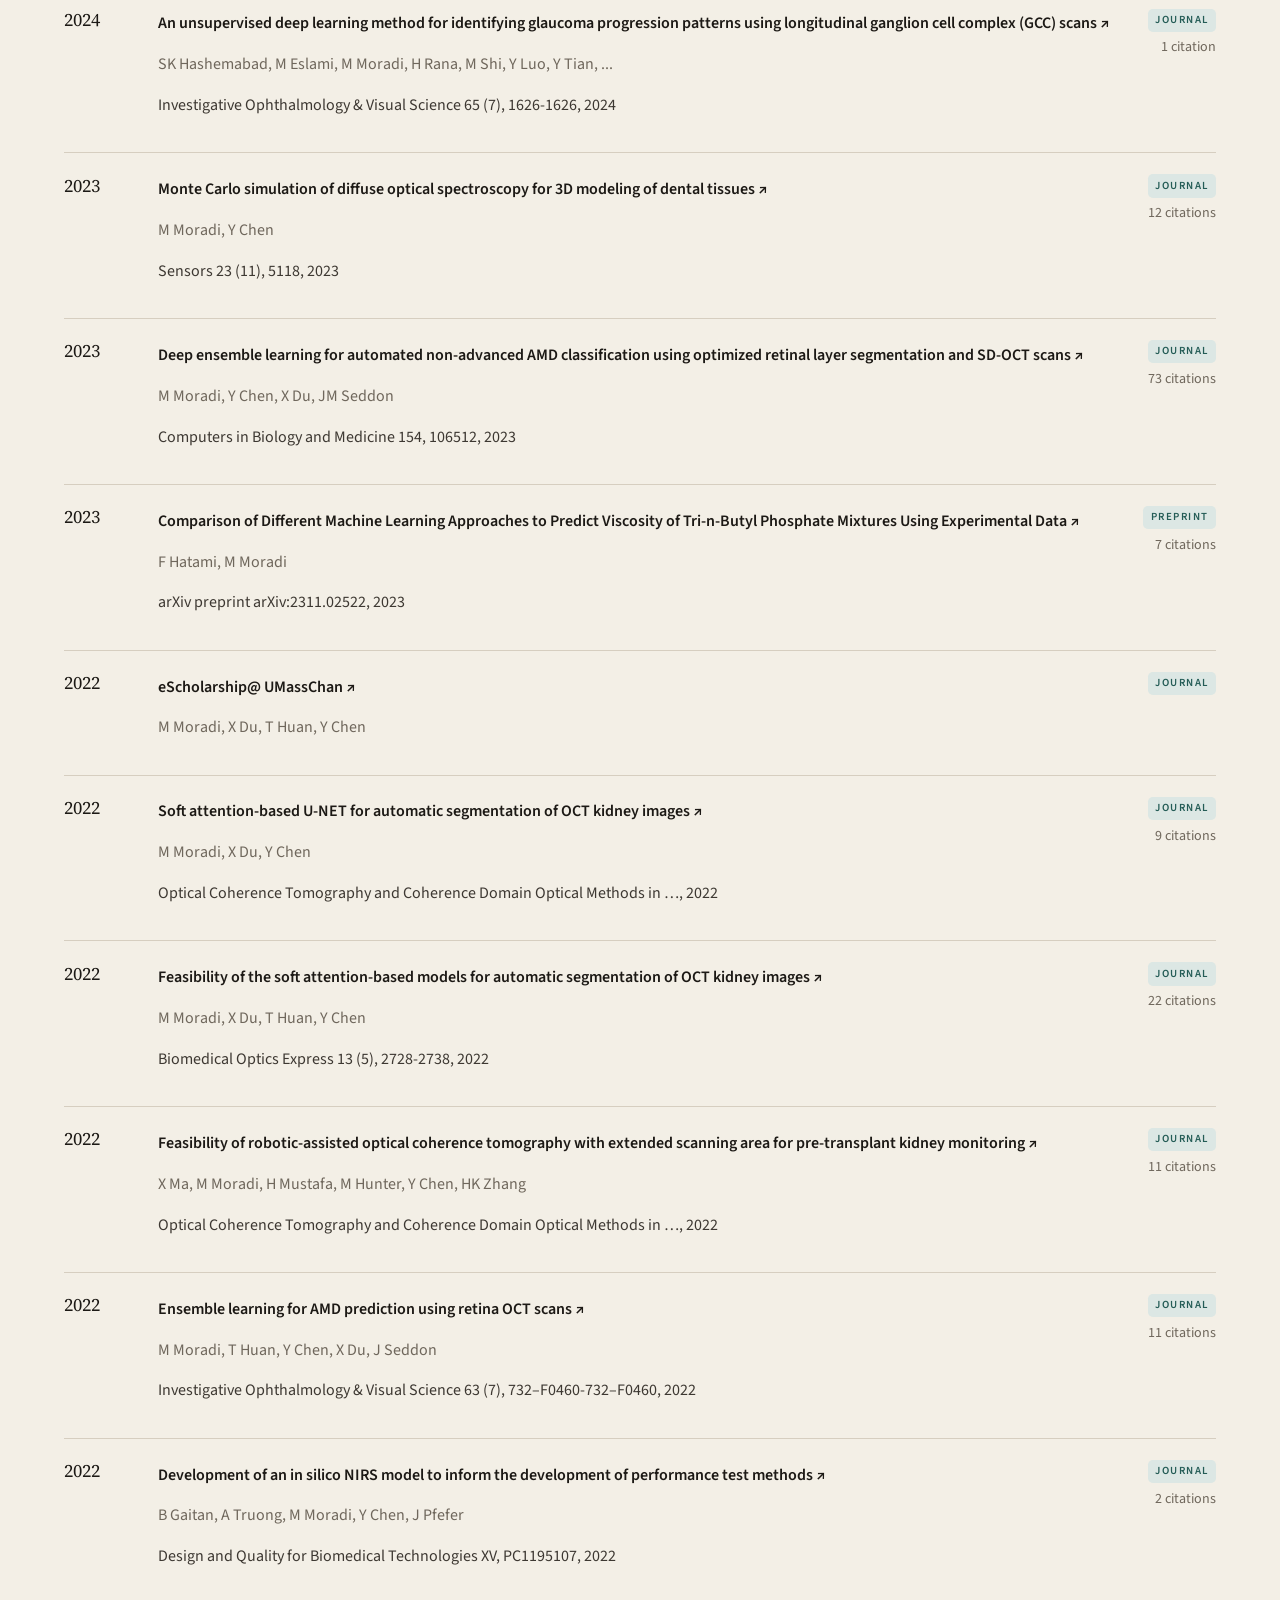
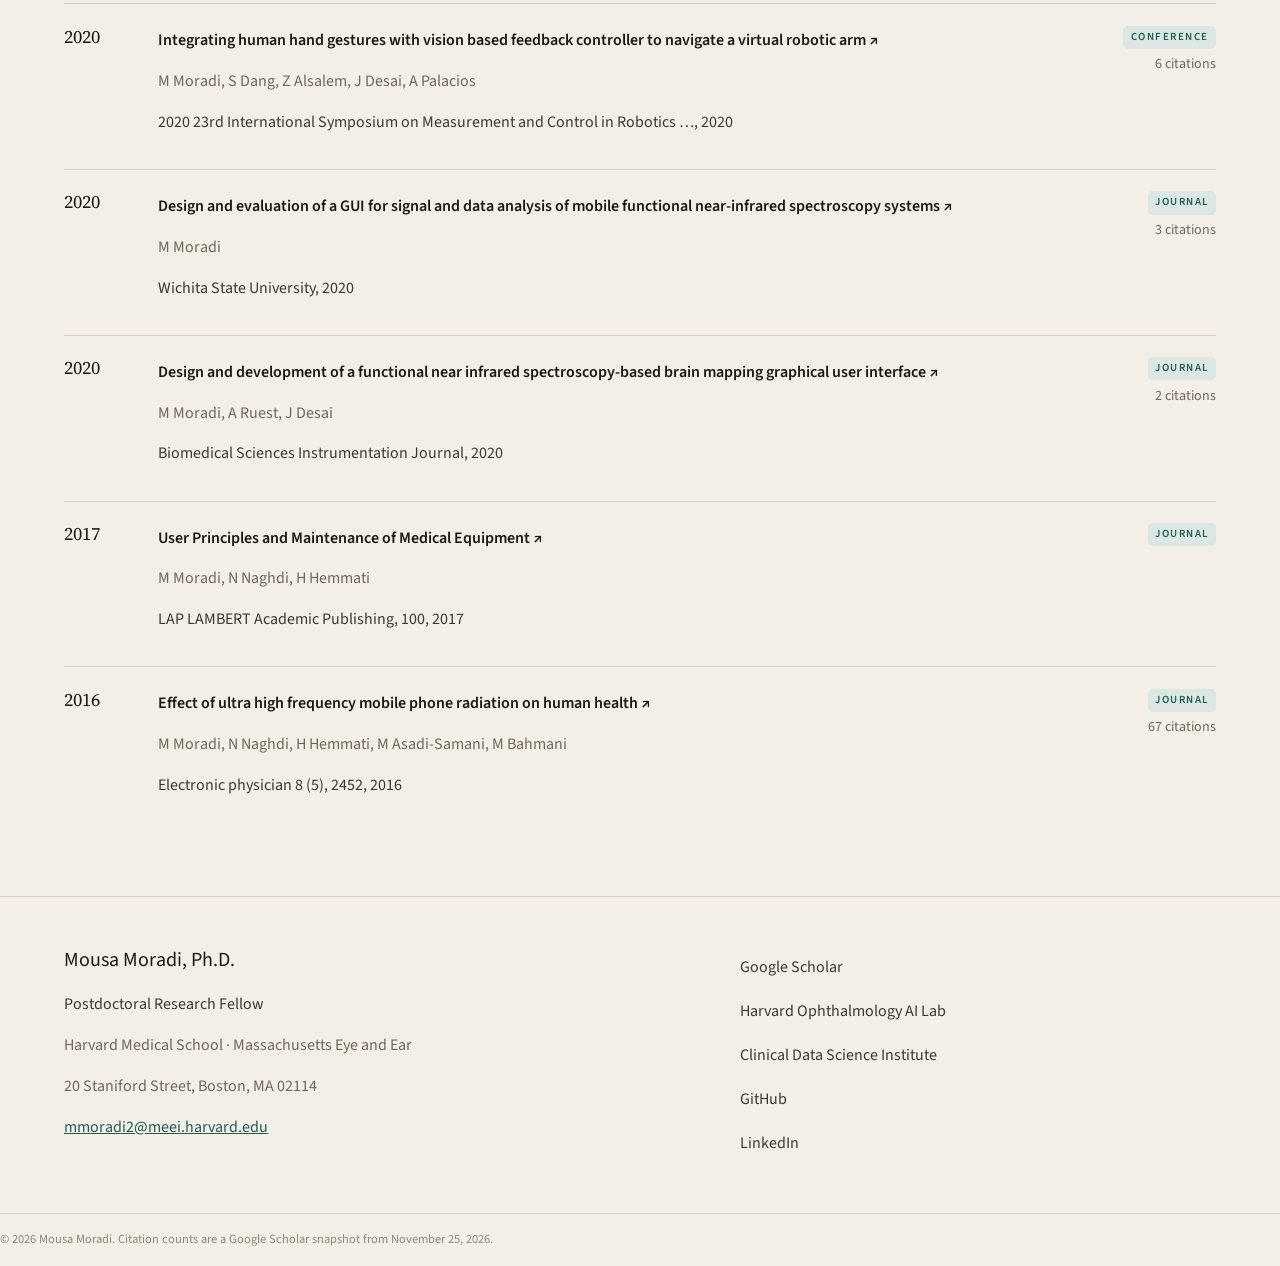
==== commit ffd70183: "chore: update Google Scholar metrics" ====
--- a/publications/index.html
+++ b/publications/index.html
@@ -30,7 +30,7 @@
     <h1>50 records, newest first</h1>
     <p class="lede">Pulled from Google Scholar and kept as a snapshot. Theses and the named conference papers stay in those sections even when Scholar files them loosely.</p>
   </header>
-    <p class="scholar-note left">Last updated from Google Scholar · November 24, 2026. <a href="https://scholar.google.com/citations?user=CYKwjg4AAAAJ&amp;hl=en" target="_blank" rel="noopener noreferrer">Open Scholar</a></p>
+    <p class="scholar-note left">Last updated from Google Scholar · November 25, 2026. <a href="https://scholar.google.com/citations?user=CYKwjg4AAAAJ&amp;hl=en" target="_blank" rel="noopener noreferrer">Open Scholar</a></p>
     <div class="filters">
       <div role="tablist" aria-label="Publication type" id="filters">
         <button type="button" role="tab" aria-selected="true" data-kind="all">All</button>
@@ -59,10 +59,10 @@
       <ul class="foot-links"><li><a href="https://scholar.google.com/citations?user=CYKwjg4AAAAJ&amp;hl=en" target="_blank" rel="noopener noreferrer">Google Scholar</a></li><li><a href="https://ophai.hms.harvard.edu/team/mousa-moradi-phd/" target="_blank" rel="noopener noreferrer">Harvard Ophthalmology AI Lab</a></li><li><a href="https://datascience.meei.harvard.edu/teams/dr-mousa-moradi/" target="_blank" rel="noopener noreferrer">Clinical Data Science Institute</a></li><li><a href="https://github.com/Mousamoradi" target="_blank" rel="noopener noreferrer">GitHub</a></li><li><a href="https://www.linkedin.com/in/mousa-moradi-201263a0/" target="_blank" rel="noopener noreferrer">LinkedIn</a></li></ul>
     </div>
     <div class="fine">
-      <p class="wrap">© 2026 Mousa Moradi. Citation counts are a Google Scholar snapshot from November 24, 2026.</p>
+      <p class="wrap">© 2026 Mousa Moradi. Citation counts are a Google Scholar snapshot from November 25, 2026.</p>
     </div>
   </footer>
-  <script id="papers" type="application/json">[{"id":"2026-whole-deceased-donor-kidney-extinction-coefficient-and-lumen","year":"2026","title":"Whole Deceased Donor Kidney Extinction Coefficient and Lumen Morphology Mapping for Pretransplant Quality Assessment Using a Robotic Large Area OCT Imaging System","authors":"X Ma, V Bodda, M Moradi, X Zhang, Q Tang, S Potter, Y Chen, H Zhang","venue":"American Journal of Transplantation 26 (7), S918, 2026","kind":"journal","href":"https://scholar.google.com/citations?view_op=view_citation&hl=en&user=CYKwjg4AAAAJ&pagesize=100&citation_for_view=CYKwjg4AAAAJ:O3NaXMp0MMsC"},{"id":"2026-visual-field-guided-entangled-identifies-clinically-distinct","year":"2026","title":"Visual Field-Guided Entangled Identifies Clinically Distinct Glaucoma Endophenotypes and Novel Risk Loci","authors":"M Moradi, L Chen, Y Zhao, N Bineshfar, S Sekimitsu, M Eslami, M Wang, ...","venue":"medRxiv, 2026","kind":"preprint","href":"https://scholar.google.com/citations?view_op=view_citation&hl=en&user=CYKwjg4AAAAJ&pagesize=100&citation_for_view=CYKwjg4AAAAJ:hMod-77fHWUC"},{"id":"2026-vf-guided-self-supervised-rnfl-phenotyping-improved-clusteri","year":"2026","title":"VF-Guided Self-Supervised RNFL Phenotyping Improved Clustering and Genetic Discovery in Glaucoma","authors":"M Moradi, M Eslami, M Wang, T Elze, N Zebardast","venue":"Investigative Ophthalmology & Visual Science 67 (7), 557-557, 2026","kind":"journal","href":"https://scholar.google.com/citations?view_op=view_citation&hl=en&user=CYKwjg4AAAAJ&pagesize=100&citation_for_view=CYKwjg4AAAAJ:J_g5lzvAfSwC"},{"id":"2026-unsupervised-clustering-for-poag-phenotyping","year":"2026","title":"Unsupervised Clustering for POAG Phenotyping","authors":"PA Puspa, UPS Parmar, S Sekimitsu, M Moradi, EJ Rossin, D Friedman, ...","venue":"Investigative Ophthalmology & Visual Science 67 (8), 2-2, 2026","kind":"journal","href":"https://scholar.google.com/citations?view_op=view_citation&hl=en&user=CYKwjg4AAAAJ&pagesize=100&citation_for_view=CYKwjg4AAAAJ:lSLTfruPkqcC","citations":1},{"id":"2026-transfer-learning-for-deceased-donor-kidney-optical-coherenc","year":"2026","title":"Transfer Learning for Deceased Donor Kidney Optical Coherence Tomography Segmentation with Limited Labeled Images","authors":"X Ma, M Moradi, A Kroemer, C Alemayehu, J Ascue, V Muralidaran, ...","venue":"American Journal of Transplantation 26 (7), S502, 2026","kind":"journal","href":"https://scholar.google.com/citations?view_op=view_citation&hl=en&user=CYKwjg4AAAAJ&pagesize=100&citation_for_view=CYKwjg4AAAAJ:GnPB-g6toBAC"},{"id":"2026-surgcbvr-a-multi-domain-benchmark-for-content-based-surgical","year":"2026","title":"SurgCBVR: A Multi-Domain Benchmark for Content-Based Surgical Video-to-Video Retrieval","authors":"M Eslami, M Moradi, N Ghamsarian, N Zebardast, JL Lindsey, SY Wang, ...","venue":"arXiv preprint arXiv:2611.23347, 2026","kind":"preprint","href":"https://scholar.google.com/citations?view_op=view_citation&hl=en&user=CYKwjg4AAAAJ&pagesize=100&citation_for_view=CYKwjg4AAAAJ:pqnbT2bcN3wC"},{"id":"2026-spatial-decomposition-of-longitudinal-rnfl-maps-reveals-dist","year":"2026","title":"Spatial Decomposition of Longitudinal RNFL Maps Reveals Distinct Modes of Glaucomatous Progression With Structure–Function and Genetic Signatures","authors":"L Chen, Y Zhao, M Moradi, M Eslami, M Wang, T Elze, N Zebardast","venue":"Investigative Ophthalmology & Visual Science 67 (8), 6-6, 2026","kind":"journal","href":"https://scholar.google.com/citations?view_op=view_citation&hl=en&user=CYKwjg4AAAAJ&pagesize=100&citation_for_view=CYKwjg4AAAAJ:blknAaTinKkC","citations":1},{"id":"2026-sparse-observation-multi-horizon-glaucoma-progression-foreca","year":"2026","title":"Sparse-Observation Multi-Horizon Glaucoma Progression Forecasting with Biologically Constrained Temporal Consistency: A Glaucoma Case Study","authors":"N Zebardast, M Moradi, J Cao-Xue, A Fujita, D Liebman, A Jammal, ...","venue":"","kind":"journal","href":"https://scholar.google.com/citations?view_op=view_citation&hl=en&user=CYKwjg4AAAAJ&pagesize=100&citation_for_view=CYKwjg4AAAAJ:ns9cj8rnVeAC"},{"id":"2026-pyvisualfields-version-2-from-an-r-wrapper-to-a-comprehensiv","year":"2026","title":"PyVisualFields Version 2: From an R Wrapper to a Comprehensive Python Ecosystem for Visual Field and Glaucoma Research","authors":"M Moradi, B Erusalagandi, V Mutiawani, AS Gharehkoshan, N Zebardast, ...","venue":"Translational Vision Science & Technology 15 (7), 31-31, 2026","kind":"journal","href":"https://scholar.google.com/citations?view_op=view_citation&hl=en&user=CYKwjg4AAAAJ&pagesize=100&citation_for_view=CYKwjg4AAAAJ:2P1L_qKh6hAC"},{"id":"2026-multimodal-deep-learning-for-oct-based-glaucoma-assessment-p","year":"2026","title":"Multimodal Deep Learning for OCT-Based Glaucoma Assessment: Predicting Clinical Variables and Generating AI-Enhanced Clinical Reports","authors":"M Moradi, S Fekrazad, M Eslami, M Wang, T Elze, N Zebardast","venue":"Investigative Ophthalmology & Visual Science 67 (9), PP0012-PP0012, 2026","kind":"journal","href":"https://scholar.google.com/citations?view_op=view_citation&hl=en&user=CYKwjg4AAAAJ&pagesize=100&citation_for_view=CYKwjg4AAAAJ:35N4QoGY0k4C"},{"id":"2026-multimodal-deep-learning-for-longitudinal-prediction-of-glau","year":"2026","title":"Multimodal Deep Learning for Longitudinal Prediction of Glaucoma Progression Using Sequential RNFL, Visual Field, and Clinical Data","authors":"J Cao-Xue, M Moradi, M Eslami, M Wang, T Elze, N Zebardast","venue":"Investigative Ophthalmology & Visual Science 67 (7), 593-593, 2026","kind":"journal","href":"https://scholar.google.com/citations?view_op=view_citation&hl=en&user=CYKwjg4AAAAJ&pagesize=100&citation_for_view=CYKwjg4AAAAJ:RGFaLdJalmkC"},{"id":"2026-forge-functionally-guided-oct-representation-for-glaucoma-en","year":"2026","title":"FORGE: Functionally guided OCT Representation for Glaucoma Endophenotyping","authors":"M Moradi, L Chen, Y Zhao, S Sekimitsu, N Bineshfar, JL Wiggs, M Eslami, ...","venue":"medRxiv, 2026.05. 08.26352729, 2026","kind":"preprint","href":"https://scholar.google.com/citations?view_op=view_citation&hl=en&user=CYKwjg4AAAAJ&pagesize=100&citation_for_view=CYKwjg4AAAAJ:BqipwSGYUEgC"},{"id":"2026-earlier-confirmation-of-glaucoma-progression-with-risk-weigh","year":"2026","title":"Earlier confirmation of glaucoma progression with risk-weighted visual field and OCT scheduling","authors":"L Chen, A Fujita, M Moradi, M Eslami, T Elze, N Zebardast","venue":"medRxiv, 2026.11. 16.26368187, 2026","kind":"preprint","href":"https://scholar.google.com/citations?view_op=view_citation&hl=en&user=CYKwjg4AAAAJ&pagesize=100&citation_for_view=CYKwjg4AAAAJ:g5m5HwL7SMYC"},{"id":"2026-development-of-perimetric-glaucoma-and-outcomes-of-intervent","year":"2026","title":"Development of perimetric glaucoma and outcomes of interventions in pseudoexfoliation syndrome with and without ocular hypertension","authors":"A Fujita, M Moradi, R Shah, T Elze, N Zebardast, DS Friedman","venue":"Ophthalmology, 2026","kind":"journal","href":"https://scholar.google.com/citations?view_op=view_citation&hl=en&user=CYKwjg4AAAAJ&pagesize=100&citation_for_view=CYKwjg4AAAAJ:JV2RwH3_ST0C","citations":1},{"id":"2026-clinically-aligned-rationale-generation-for-glaucoma-subtype","year":"2026","title":"Clinically aligned rationale generation for glaucoma subtype classification via a knowledge-distilled language model","authors":"M Moradi, A Fujita, N Bineshfar, DM Vu, K Aziz, DL Liebman, M Wang, ...","venue":"medRxiv, 2026.06. 15.26355522, 2026","kind":"preprint","href":"https://scholar.google.com/citations?view_op=view_citation&hl=en&user=CYKwjg4AAAAJ&pagesize=100&citation_for_view=CYKwjg4AAAAJ:RYcK_YlVTxYC"},{"id":"2026-asymmetric-focal-loss-improves-graph-neural-network-predicti","year":"2026","title":"Asymmetric Focal Loss Improves Graph Neural Network Prediction of Drug-Pair-Associated Polypharmacy Side Effects.","authors":"F Hatami, M Moradi","venue":"Machine Learning & Knowledge Extraction 8 (10), 295, 2026","kind":"journal","href":"https://scholar.google.com/citations?view_op=view_citation&hl=en&user=CYKwjg4AAAAJ&pagesize=100&citation_for_view=CYKwjg4AAAAJ:M05iB0D1s5AC"},{"id":"2026-a-context-enhanced-natural-language-processing-framework-for","year":"2026","title":"A Context-Enhanced Natural Language Processing Framework for Recovering Longitudinal Medication Histories from Full Patient Records: Insights from a Glaucoma Cohort","authors":"R Shah, P Nagalamadaka, N Bineshfar, S Fekrazad, A Fujita, M Moradi, ...","venue":"Investigative Ophthalmology & Visual Science 67 (7), 608-608, 2026","kind":"journal","href":"https://scholar.google.com/citations?view_op=view_citation&hl=en&user=CYKwjg4AAAAJ&pagesize=100&citation_for_view=CYKwjg4AAAAJ:NaGl4SEjCO4C"},{"id":"2025-transformer-based-model-identifies-glaucoma-cases-from-unstr","year":"2025","title":"Transformer-based model identifies glaucoma cases from unstructured clinical notes","authors":"R Shah, M Moradi, A Fujita, D Liebman, K Aziz, M Eslami, ...","venue":"Investigative Ophthalmology & Visual Science 66 (8), 381-381, 2025","kind":"journal","href":"https://scholar.google.com/citations?view_op=view_citation&hl=en&user=CYKwjg4AAAAJ&pagesize=100&citation_for_view=CYKwjg4AAAAJ:_Qo2XoVZTnwC"},{"id":"2025-pyglaucometrics-a-stacked-weight-based-machine-learning-appr","year":"2025","title":"PyGlaucoMetrics: a stacked weight-based machine learning approach for glaucoma detection using visual field data","authors":"M Moradi, SK Hashemabad, DM Vu, AR Soneru, A Fujita, M Wang, T Elze, ...","venue":"Medicina 61 (3), 541, 2025","kind":"journal","href":"https://scholar.google.com/citations?view_op=view_citation&hl=en&user=CYKwjg4AAAAJ&pagesize=100&citation_for_view=CYKwjg4AAAAJ:mB3voiENLucC","citations":18},{"id":"2025-predicting-glaucoma-surgery-types-insights-into-bias-and-dec","year":"2025","title":"Predicting Glaucoma Surgery Types: Insights into Bias and Decision Support","authors":"S Kusumanchi, SK Hashemabad, M Moradi, Y Luo, M Li, M Morley, ...","venue":"Investigative Ophthalmology & Visual Science 66 (8), 4516-4516, 2025","kind":"journal","href":"https://scholar.google.com/citations?view_op=view_citation&hl=en&user=CYKwjg4AAAAJ&pagesize=100&citation_for_view=CYKwjg4AAAAJ:TQgYirikUcIC"},{"id":"2025-ophthabert-automated-glaucoma-diagnosis-from-clinical-notes","year":"2025","title":"OphthaBERT: automated glaucoma diagnosis from clinical notes","authors":"R Shah, M Moradi, S Eslami, A Fujita, K Aziz, N Bineshfar, T Elze, ...","venue":"medRxiv, 2025","kind":"preprint","href":"https://scholar.google.com/citations?view_op=view_citation&hl=en&user=CYKwjg4AAAAJ&pagesize=100&citation_for_view=CYKwjg4AAAAJ:HDshCWvjkbEC","citations":5},{"id":"2025-multimodal-deep-learning-for-longitudinal-prediction-of-glau","year":"2025","title":"Multimodal deep learning for longitudinal prediction of glaucoma progression using sequential RNFL, visual field, and clinical data","authors":"M Moradi, J Cao-Xue, M Eslami, M Wang, T Elze, N Zebardast","venue":"medRxiv, 2025.10. 31.25339266, 2025","kind":"preprint","href":"https://scholar.google.com/citations?view_op=view_citation&hl=en&user=CYKwjg4AAAAJ&pagesize=100&citation_for_view=CYKwjg4AAAAJ:maZDTaKrznsC","citations":3},{"id":"2025-impact-of-age-and-severity-of-glaucoma-onset-on-disease-prog","year":"2025","title":"Impact of Age and Severity of Glaucoma Onset on Disease Progression","authors":"N Ghazal, M Moradi, M Eslami, N Zebardast","venue":"Investigative Ophthalmology & Visual Science 66 (8), 4515-4515, 2025","kind":"journal","href":"https://scholar.google.com/citations?view_op=view_citation&hl=en&user=CYKwjg4AAAAJ&pagesize=100&citation_for_view=CYKwjg4AAAAJ:R3hNpaxXUhUC"},{"id":"2025-glaucoma-subtype-detection-from-unstructured-clinical-notes-","year":"2025","title":"Glaucoma Subtype Detection from Unstructured Clinical Notes using Semi-Supervised GANs Across Ethnic Groups","authors":"M Moradi, R Shah, A Fujita, D Liebman, K Aziz, SK Hashemabad, ...","venue":"Investigative Ophthalmology & Visual Science 66 (8), 6233-6233, 2025","kind":"journal","href":"https://scholar.google.com/citations?view_op=view_citation&hl=en&user=CYKwjg4AAAAJ&pagesize=100&citation_for_view=CYKwjg4AAAAJ:RHpTSmoSYBkC"},{"id":"2025-glaucoma-progress-prediction-a-transfer-learning-based-metho","year":"2025","title":"Glaucoma Progress Prediction: A transfer learning-based method for deep learning for longitudinal image analysis with irregular time intervals","authors":"SK Hashemabad, L Chen, Y Zhao, M Moradi, M Eslami, K Aziz, M Wang, ...","venue":"Investigative Ophthalmology & Visual Science 66 (10), PB0065-PB0065, 2025","kind":"journal","href":"https://scholar.google.com/citations?view_op=view_citation&hl=en&user=CYKwjg4AAAAJ&pagesize=100&citation_for_view=CYKwjg4AAAAJ:j3f4tGmQtD8C"},{"id":"2025-deep-learning-based-glaucoma-prediction-using-fundus-images-","year":"2025","title":"Deep-learning-based glaucoma prediction using fundus images and genetic risk loci","authors":"A Lokhande, Y Zhao, M Moradi, S Sekimitsu, JY Han, S Kumar, ...","venue":"Investigative Ophthalmology & Visual Science 66 (8), 410-410, 2025","kind":"journal","href":"https://scholar.google.com/citations?view_op=view_citation&hl=en&user=CYKwjg4AAAAJ&pagesize=100&citation_for_view=CYKwjg4AAAAJ:e5wmG9Sq2KIC"},{"id":"2025-deep-learning-for-predicting-allostatic-load-from-fundus-pho","year":"2025","title":"Deep learning for predicting allostatic load from fundus photographs: a non-invasive approach for assessing chronic stress","authors":"SK Hashemabad, S Sekimitsu, JY Han, K Aziz, Y Zhao, M Eslami, ...","venue":"Investigative Ophthalmology & Visual Science 66 (8), 3306-3306, 2025","kind":"journal","href":"https://scholar.google.com/citations?view_op=view_citation&hl=en&user=CYKwjg4AAAAJ&pagesize=100&citation_for_view=CYKwjg4AAAAJ:4JMBOYKVnBMC"},{"id":"2025-deep-feature-fusion-for-detecting-glaucoma-progression-using","year":"2025","title":"Deep feature fusion for detecting glaucoma progression using hybrid model of structural and functional data","authors":"M Moradi, SK Hashemabad, M Eslami, M Wang, T Elze, N Zebardast","venue":"Investigative Ophthalmology & Visual Science 66 (10), PP007-PP007, 2025","kind":"journal","href":"https://scholar.google.com/citations?view_op=view_citation&hl=en&user=CYKwjg4AAAAJ&pagesize=100&citation_for_view=CYKwjg4AAAAJ:r0BpntZqJG4C","citations":1},{"id":"2025-clinically-informed-semi-supervised-learning-improves-diseas","year":"2025","title":"Clinically informed semi-supervised learning improves disease annotation and equity from electronic health records: a glaucoma case study","authors":"M Moradi, R Shah, A Fujita, N Bineshfar, DM Vu, K Aziz, DL Liebman, ...","venue":"NPJ Digital Medicine 9 (1), 82, 2025","kind":"journal","href":"https://scholar.google.com/citations?view_op=view_citation&hl=en&user=CYKwjg4AAAAJ&pagesize=100&citation_for_view=CYKwjg4AAAAJ:TFP_iSt0sucC","citations":9},{"id":"2025-an-examination-of-transferability-in-ophthalmic-surgery-vide","year":"2025","title":"An Examination of Transferability in Ophthalmic Surgery Video Understanding","authors":"S Kusumanchi, M Morley, SK Hashemabad, M Moradi, M Li, M Wang, ...","venue":"Investigative Ophthalmology & Visual Science 66 (10), PB0045-PB0045, 2025","kind":"journal","href":"https://scholar.google.com/citations?view_op=view_citation&hl=en&user=CYKwjg4AAAAJ&pagesize=100&citation_for_view=CYKwjg4AAAAJ:iH-uZ7U-co4C"},{"id":"2024-pyglaucometrics-an-open-source-multi-criteria-glaucoma-defec","year":"2024","title":"PyGlaucoMetrics: An Open-Source Multi-Criteria Glaucoma Defect Evaluation","authors":"M Moradi, M Eslami, SK Hashemabad, DS Friedman, MV Boland, ...","venue":"Investigative Ophthalmology & Visual Science 65 (7), OD38-OD38, 2024","kind":"journal","href":"https://scholar.google.com/citations?view_op=view_citation&hl=en&user=CYKwjg4AAAAJ&pagesize=100&citation_for_view=CYKwjg4AAAAJ:qUcmZB5y_30C","citations":1},{"id":"2024-modeling-light-tissue-interactions-in-pulse-oximetry-effect-","year":"2024","title":"Modeling light-tissue interactions in pulse oximetry: effect of device design and skin pigmentation","authors":"M Moradi, S Vasudevan, A Bhusal, S Weininger, Y Chen, J Pfefer","venue":"Design and Quality for Biomedical Technologies XVII 12833, 1283302, 2024","kind":"journal","href":"https://scholar.google.com/citations?view_op=view_citation&hl=en&user=CYKwjg4AAAAJ&pagesize=100&citation_for_view=CYKwjg4AAAAJ:L8Ckcad2t8MC","citations":12},{"id":"2024-large-area-kidney-imaging-for-pre-transplant-evaluation-usin","year":"2024","title":"Large Area Kidney Imaging for Pre-transplant Evaluation using Real-Time Robotic Optical Coherence Tomography","authors":"X Ma, M Moradi, X Ma, Q Tang, M Levi, Y Chen, H Zhang","venue":"Communications Engineering 3 (1), 122, 2024","kind":"journal","href":"https://scholar.google.com/citations?view_op=view_citation&hl=en&user=CYKwjg4AAAAJ&pagesize=100&citation_for_view=CYKwjg4AAAAJ:dhFuZR0502QC","citations":29},{"id":"2024-comparative-analysis-of-machine-learning-models-for-predicti","year":"2024","title":"Comparative analysis of machine learning models for predicting viscosity in Tri-n-butyl phosphate mixtures using experimental data","authors":"F Hatami, M Moradi","venue":"Computation 12 (7), 133, 2024","kind":"journal","href":"https://scholar.google.com/citations?view_op=view_citation&hl=en&user=CYKwjg4AAAAJ&pagesize=100&citation_for_view=CYKwjg4AAAAJ:IWHjjKOFINEC","citations":12},{"id":"2024-computational-modeling-and-machine-learning-methods-for-adva","year":"2024","title":"COMPUTATIONAL MODELING AND MACHINE LEARNING METHODS FOR ADVANCING HEALTHCARE: MEDICAL IMAGE ANALYSIS AND MODEL VALIDATION IN KIDNEY ASSESSMENT, AMD DETECTION, AND PULSE OXIMETRY","authors":"M Moradi","venue":"University of Massachusetts Amherst, 2024","kind":"journal","href":"https://scholar.google.com/citations?view_op=view_citation&hl=en&user=CYKwjg4AAAAJ&pagesize=100&citation_for_view=CYKwjg4AAAAJ:-f6ydRqryjwC","citations":4},{"id":"2024-an-unsupervised-deep-learning-method-for-identifying-glaucom","year":"2024","title":"An unsupervised deep learning method for identifying glaucoma progression patterns using longitudinal ganglion cell complex (GCC) scans","authors":"SK Hashemabad, M Eslami, M Moradi, H Rana, M Shi, Y Luo, Y Tian, ...","venue":"Investigative Ophthalmology & Visual Science 65 (7), 1626-1626, 2024","kind":"journal","href":"https://scholar.google.com/citations?view_op=view_citation&hl=en&user=CYKwjg4AAAAJ&pagesize=100&citation_for_view=CYKwjg4AAAAJ:ZeXyd9-uunAC","citations":1},{"id":"2023-monte-carlo-simulation-of-diffuse-optical-spectroscopy-for-3","year":"2023","title":"Monte Carlo simulation of diffuse optical spectroscopy for 3D modeling of dental tissues","authors":"M Moradi, Y Chen","venue":"Sensors 23 (11), 5118, 2023","kind":"journal","href":"https://scholar.google.com/citations?view_op=view_citation&hl=en&user=CYKwjg4AAAAJ&pagesize=100&citation_for_view=CYKwjg4AAAAJ:9ZlFYXVOiuMC","citations":12},{"id":"2023-deep-ensemble-learning-for-automated-non-advanced-amd-classi","year":"2023","title":"Deep ensemble learning for automated non-advanced AMD classification using optimized retinal layer segmentation and SD-OCT scans","authors":"M Moradi, Y Chen, X Du, JM Seddon","venue":"Computers in Biology and Medicine 154, 106512, 2023","kind":"journal","href":"https://scholar.google.com/citations?view_op=view_citation&hl=en&user=CYKwjg4AAAAJ&pagesize=100&citation_for_view=CYKwjg4AAAAJ:aqlVkmm33-oC","citations":73},{"id":"2023-comparison-of-different-machine-learning-approaches-to-predi","year":"2023","title":"Comparison of Different Machine Learning Approaches to Predict Viscosity of Tri-n-Butyl Phosphate Mixtures Using Experimental Data","authors":"F Hatami, M Moradi","venue":"arXiv preprint arXiv:2311.02522, 2023","kind":"preprint","href":"https://scholar.google.com/citations?view_op=view_citation&hl=en&user=CYKwjg4AAAAJ&pagesize=100&citation_for_view=CYKwjg4AAAAJ:7PzlFSSx8tAC","citations":7},{"id":"2022-escholarship-umasschan","year":"2022","title":"eScholarship@ UMassChan","authors":"M Moradi, X Du, T Huan, Y Chen","venue":"","kind":"journal","href":"https://scholar.google.com/citations?view_op=view_citation&hl=en&user=CYKwjg4AAAAJ&pagesize=100&citation_for_view=CYKwjg4AAAAJ:70eg2SAEIzsC"},{"id":"2022-soft-attention-based-u-net-for-automatic-segmentation-of-oct","year":"2022","title":"Soft attention-based U-NET for automatic segmentation of OCT kidney images","authors":"M Moradi, X Du, Y Chen","venue":"Optical Coherence Tomography and Coherence Domain Optical Methods in …, 2022","kind":"journal","href":"https://scholar.google.com/citations?view_op=view_citation&hl=en&user=CYKwjg4AAAAJ&pagesize=100&citation_for_view=CYKwjg4AAAAJ:0EnyYjriUFMC","citations":9},{"id":"2022-feasibility-of-the-soft-attention-based-models-for-automatic","year":"2022","title":"Feasibility of the soft attention-based models for automatic segmentation of OCT kidney images","authors":"M Moradi, X Du, T Huan, Y Chen","venue":"Biomedical Optics Express 13 (5), 2728-2738, 2022","kind":"journal","href":"https://scholar.google.com/citations?view_op=view_citation&hl=en&user=CYKwjg4AAAAJ&pagesize=100&citation_for_view=CYKwjg4AAAAJ:Wp0gIr-vW9MC","citations":22},{"id":"2022-feasibility-of-robotic-assisted-optical-coherence-tomography","year":"2022","title":"Feasibility of robotic-assisted optical coherence tomography with extended scanning area for pre-transplant kidney monitoring","authors":"X Ma, M Moradi, H Mustafa, M Hunter, Y Chen, HK Zhang","venue":"Optical Coherence Tomography and Coherence Domain Optical Methods in …, 2022","kind":"journal","href":"https://scholar.google.com/citations?view_op=view_citation&hl=en&user=CYKwjg4AAAAJ&pagesize=100&citation_for_view=CYKwjg4AAAAJ:hqOjcs7Dif8C","citations":11},{"id":"2022-ensemble-learning-for-amd-prediction-using-retina-oct-scans","year":"2022","title":"Ensemble learning for AMD prediction using retina OCT scans","authors":"M Moradi, T Huan, Y Chen, X Du, J Seddon","venue":"Investigative Ophthalmology & Visual Science 63 (7), 732–F0460-732–F0460, 2022","kind":"journal","href":"https://scholar.google.com/citations?view_op=view_citation&hl=en&user=CYKwjg4AAAAJ&pagesize=100&citation_for_view=CYKwjg4AAAAJ:MXK_kJrjxJIC","citations":11},{"id":"2022-development-of-an-in-silico-nirs-model-to-inform-the-develop","year":"2022","title":"Development of an in silico NIRS model to inform the development of performance test methods","authors":"B Gaitan, A Truong, M Moradi, Y Chen, J Pfefer","venue":"Design and Quality for Biomedical Technologies XV, PC1195107, 2022","kind":"journal","href":"https://scholar.google.com/citations?view_op=view_citation&hl=en&user=CYKwjg4AAAAJ&pagesize=100&citation_for_view=CYKwjg4AAAAJ:Se3iqnhoufwC","citations":2},{"id":"2020-integrating-human-hand-gestures-with-vision-based-feedback-c","year":"2020","title":"Integrating human hand gestures with vision based feedback controller to navigate a virtual robotic arm","authors":"M Moradi, S Dang, Z Alsalem, J Desai, A Palacios","venue":"2020 23rd International Symposium on Measurement and Control in Robotics …, 2020","kind":"conference","href":"https://scholar.google.com/citations?view_op=view_citation&hl=en&user=CYKwjg4AAAAJ&pagesize=100&citation_for_view=CYKwjg4AAAAJ:YsMSGLbcyi4C","citations":6},{"id":"2020-design-and-evaluation-of-a-gui-for-signal-and-data-analysis-","year":"2020","title":"Design and evaluation of a GUI for signal and data analysis of mobile functional near-infrared spectroscopy systems","authors":"M Moradi","venue":"Wichita State University, 2020","kind":"journal","href":"https://scholar.google.com/citations?view_op=view_citation&hl=en&user=CYKwjg4AAAAJ&pagesize=100&citation_for_view=CYKwjg4AAAAJ:UebtZRa9Y70C","citations":3},{"id":"2020-design-and-development-of-a-functional-near-infrared-spectro","year":"2020","title":"Design and development of a functional near infrared spectroscopy-based brain mapping graphical user interface","authors":"M Moradi, A Ruest, J Desai","venue":"Biomedical Sciences Instrumentation Journal, 2020","kind":"journal","href":"https://scholar.google.com/citations?view_op=view_citation&hl=en&user=CYKwjg4AAAAJ&pagesize=100&citation_for_view=CYKwjg4AAAAJ:eQOLeE2rZwMC","citations":2},{"id":"2017-user-principles-and-maintenance-of-medical-equipment","year":"2017","title":"User Principles and Maintenance of Medical Equipment","authors":"M Moradi, N Naghdi, H Hemmati","venue":"LAP LAMBERT Academic Publishing, 100, 2017","kind":"journal","href":"https://scholar.google.com/citations?view_op=view_citation&hl=en&user=CYKwjg4AAAAJ&pagesize=100&citation_for_view=CYKwjg4AAAAJ:qjMakFHDy7sC"},{"id":"2016-effect-of-ultra-high-frequency-mobile-phone-radiation-on-hum","year":"2016","title":"Effect of ultra high frequency mobile phone radiation on human health","authors":"M Moradi, N Naghdi, H Hemmati, M Asadi-Samani, M Bahmani","venue":"Electronic physician 8 (5), 2452, 2016","kind":"journal","href":"https://scholar.google.com/citations?view_op=view_citation&hl=en&user=CYKwjg4AAAAJ&pagesize=100&citation_for_view=CYKwjg4AAAAJ:u5HHmVD_uO8C","citations":67}]</script>
+  <script id="papers" type="application/json">[{"id":"2026-whole-deceased-donor-kidney-extinction-coefficient-and-lumen","year":"2026","title":"Whole Deceased Donor Kidney Extinction Coefficient and Lumen Morphology Mapping for Pretransplant Quality Assessment Using a Robotic Large Area OCT Imaging System","authors":"X Ma, V Bodda, M Moradi, X Zhang, Q Tang, S Potter, Y Chen, H Zhang","venue":"American Journal of Transplantation 26 (7), S918, 2026","kind":"journal","href":"https://scholar.google.com/citations?view_op=view_citation&hl=en&user=CYKwjg4AAAAJ&pagesize=100&citation_for_view=CYKwjg4AAAAJ:O3NaXMp0MMsC"},{"id":"2026-visual-field-guided-entangled-identifies-clinically-distinct","year":"2026","title":"Visual Field-Guided Entangled Identifies Clinically Distinct Glaucoma Endophenotypes and Novel Risk Loci","authors":"M Moradi, L Chen, Y Zhao, N Bineshfar, S Sekimitsu, M Eslami, M Wang, ...","venue":"medRxiv, 2026","kind":"preprint","href":"https://scholar.google.com/citations?view_op=view_citation&hl=en&user=CYKwjg4AAAAJ&pagesize=100&citation_for_view=CYKwjg4AAAAJ:hMod-77fHWUC"},{"id":"2026-vf-guided-self-supervised-rnfl-phenotyping-improved-clusteri","year":"2026","title":"VF-Guided Self-Supervised RNFL Phenotyping Improved Clustering and Genetic Discovery in Glaucoma","authors":"M Moradi, M Eslami, M Wang, T Elze, N Zebardast","venue":"Investigative Ophthalmology & Visual Science 67 (7), 557-557, 2026","kind":"journal","href":"https://scholar.google.com/citations?view_op=view_citation&hl=en&user=CYKwjg4AAAAJ&pagesize=100&citation_for_view=CYKwjg4AAAAJ:J_g5lzvAfSwC"},{"id":"2026-unsupervised-clustering-for-poag-phenotyping","year":"2026","title":"Unsupervised Clustering for POAG Phenotyping","authors":"PA Puspa, UPS Parmar, S Sekimitsu, M Moradi, EJ Rossin, D Friedman, ...","venue":"Investigative Ophthalmology & Visual Science 67 (8), 2-2, 2026","kind":"journal","href":"https://scholar.google.com/citations?view_op=view_citation&hl=en&user=CYKwjg4AAAAJ&pagesize=100&citation_for_view=CYKwjg4AAAAJ:lSLTfruPkqcC","citations":1},{"id":"2026-transfer-learning-for-deceased-donor-kidney-optical-coherenc","year":"2026","title":"Transfer Learning for Deceased Donor Kidney Optical Coherence Tomography Segmentation with Limited Labeled Images","authors":"X Ma, M Moradi, A Kroemer, C Alemayehu, J Ascue, V Muralidaran, ...","venue":"American Journal of Transplantation 26 (7), S502, 2026","kind":"journal","href":"https://scholar.google.com/citations?view_op=view_citation&hl=en&user=CYKwjg4AAAAJ&pagesize=100&citation_for_view=CYKwjg4AAAAJ:GnPB-g6toBAC"},{"id":"2026-surgcbvr-a-multi-domain-benchmark-for-content-based-surgical","year":"2026","title":"SurgCBVR: A Multi-Domain Benchmark for Content-Based Surgical Video-to-Video Retrieval","authors":"M Eslami, M Moradi, N Ghamsarian, N Zebardast, JL Lindsey, SY Wang, ...","venue":"arXiv preprint arXiv:2611.23347, 2026","kind":"preprint","href":"https://scholar.google.com/citations?view_op=view_citation&hl=en&user=CYKwjg4AAAAJ&pagesize=100&citation_for_view=CYKwjg4AAAAJ:pqnbT2bcN3wC"},{"id":"2026-spatial-decomposition-of-longitudinal-rnfl-maps-reveals-dist","year":"2026","title":"Spatial Decomposition of Longitudinal RNFL Maps Reveals Distinct Modes of Glaucomatous Progression With Structure–Function and Genetic Signatures","authors":"L Chen, Y Zhao, M Moradi, M Eslami, M Wang, T Elze, N Zebardast","venue":"Investigative Ophthalmology & Visual Science 67 (8), 6-6, 2026","kind":"journal","href":"https://scholar.google.com/citations?view_op=view_citation&hl=en&user=CYKwjg4AAAAJ&pagesize=100&citation_for_view=CYKwjg4AAAAJ:blknAaTinKkC","citations":1},{"id":"2026-sparse-observation-multi-horizon-glaucoma-progression-foreca","year":"2026","title":"Sparse-Observation Multi-Horizon Glaucoma Progression Forecasting with Biologically Constrained Temporal Consistency: A Glaucoma Case Study","authors":"N Zebardast, M Moradi, J Cao-Xue, A Fujita, D Liebman, A Jammal, ...","venue":"","kind":"journal","href":"https://scholar.google.com/citations?view_op=view_citation&hl=en&user=CYKwjg4AAAAJ&pagesize=100&citation_for_view=CYKwjg4AAAAJ:ns9cj8rnVeAC"},{"id":"2026-pyvisualfields-version-2-from-an-r-wrapper-to-a-comprehensiv","year":"2026","title":"PyVisualFields Version 2: From an R Wrapper to a Comprehensive Python Ecosystem for Visual Field and Glaucoma Research","authors":"M Moradi, B Erusalagandi, V Mutiawani, AS Gharehkoshan, N Zebardast, ...","venue":"Translational Vision Science & Technology 15 (7), 31-31, 2026","kind":"journal","href":"https://scholar.google.com/citations?view_op=view_citation&hl=en&user=CYKwjg4AAAAJ&pagesize=100&citation_for_view=CYKwjg4AAAAJ:2P1L_qKh6hAC"},{"id":"2026-multimodal-deep-learning-for-oct-based-glaucoma-assessment-p","year":"2026","title":"Multimodal Deep Learning for OCT-Based Glaucoma Assessment: Predicting Clinical Variables and Generating AI-Enhanced Clinical Reports","authors":"M Moradi, S Fekrazad, M Eslami, M Wang, T Elze, N Zebardast","venue":"Investigative Ophthalmology & Visual Science 67 (9), PP0012-PP0012, 2026","kind":"journal","href":"https://scholar.google.com/citations?view_op=view_citation&hl=en&user=CYKwjg4AAAAJ&pagesize=100&citation_for_view=CYKwjg4AAAAJ:35N4QoGY0k4C"},{"id":"2026-multimodal-deep-learning-for-longitudinal-prediction-of-glau","year":"2026","title":"Multimodal Deep Learning for Longitudinal Prediction of Glaucoma Progression Using Sequential RNFL, Visual Field, and Clinical Data","authors":"J Cao-Xue, M Moradi, M Eslami, M Wang, T Elze, N Zebardast","venue":"Investigative Ophthalmology & Visual Science 67 (7), 593-593, 2026","kind":"journal","href":"https://scholar.google.com/citations?view_op=view_citation&hl=en&user=CYKwjg4AAAAJ&pagesize=100&citation_for_view=CYKwjg4AAAAJ:RGFaLdJalmkC"},{"id":"2026-forge-functionally-guided-oct-representation-for-glaucoma-en","year":"2026","title":"FORGE: Functionally guided OCT Representation for Glaucoma Endophenotyping","authors":"M Moradi, L Chen, Y Zhao, S Sekimitsu, N Bineshfar, JL Wiggs, M Eslami, ...","venue":"medRxiv, 2026.05. 08.26352729, 2026","kind":"preprint","href":"https://scholar.google.com/citations?view_op=view_citation&hl=en&user=CYKwjg4AAAAJ&pagesize=100&citation_for_view=CYKwjg4AAAAJ:BqipwSGYUEgC"},{"id":"2026-earlier-confirmation-of-glaucoma-progression-with-risk-weigh","year":"2026","title":"Earlier confirmation of glaucoma progression with risk-weighted visual field and OCT scheduling","authors":"L Chen, A Fujita, M Moradi, M Eslami, T Elze, N Zebardast","venue":"medRxiv, 2026.11. 16.26368187, 2026","kind":"preprint","href":"https://scholar.google.com/citations?view_op=view_citation&hl=en&user=CYKwjg4AAAAJ&pagesize=100&citation_for_view=CYKwjg4AAAAJ:g5m5HwL7SMYC"},{"id":"2026-development-of-perimetric-glaucoma-and-outcomes-of-intervent","year":"2026","title":"Development of perimetric glaucoma and outcomes of interventions in pseudoexfoliation syndrome with and without ocular hypertension","authors":"A Fujita, M Moradi, R Shah, T Elze, N Zebardast, DS Friedman","venue":"Ophthalmology, 2026","kind":"journal","href":"https://scholar.google.com/citations?view_op=view_citation&hl=en&user=CYKwjg4AAAAJ&pagesize=100&citation_for_view=CYKwjg4AAAAJ:JV2RwH3_ST0C","citations":1},{"id":"2026-clinically-aligned-rationale-generation-for-glaucoma-subtype","year":"2026","title":"Clinically aligned rationale generation for glaucoma subtype classification via a knowledge-distilled language model","authors":"M Moradi, A Fujita, N Bineshfar, DM Vu, K Aziz, DL Liebman, M Wang, ...","venue":"medRxiv, 2026.06. 15.26355522, 2026","kind":"preprint","href":"https://scholar.google.com/citations?view_op=view_citation&hl=en&user=CYKwjg4AAAAJ&pagesize=100&citation_for_view=CYKwjg4AAAAJ:RYcK_YlVTxYC"},{"id":"2026-asymmetric-focal-loss-improves-graph-neural-network-predicti","year":"2026","title":"Asymmetric Focal Loss Improves Graph Neural Network Prediction of Drug-Pair-Associated Polypharmacy Side Effects.","authors":"F Hatami, M Moradi","venue":"Machine Learning & Knowledge Extraction 8 (10), 295, 2026","kind":"journal","href":"https://scholar.google.com/citations?view_op=view_citation&hl=en&user=CYKwjg4AAAAJ&pagesize=100&citation_for_view=CYKwjg4AAAAJ:M05iB0D1s5AC"},{"id":"2026-a-context-enhanced-natural-language-processing-framework-for","year":"2026","title":"A Context-Enhanced Natural Language Processing Framework for Recovering Longitudinal Medication Histories from Full Patient Records: Insights from a Glaucoma Cohort","authors":"R Shah, P Nagalamadaka, N Bineshfar, S Fekrazad, A Fujita, M Moradi, ...","venue":"Investigative Ophthalmology & Visual Science 67 (7), 608-608, 2026","kind":"journal","href":"https://scholar.google.com/citations?view_op=view_citation&hl=en&user=CYKwjg4AAAAJ&pagesize=100&citation_for_view=CYKwjg4AAAAJ:NaGl4SEjCO4C"},{"id":"2025-transformer-based-model-identifies-glaucoma-cases-from-unstr","year":"2025","title":"Transformer-based model identifies glaucoma cases from unstructured clinical notes","authors":"R Shah, M Moradi, A Fujita, D Liebman, K Aziz, M Eslami, ...","venue":"Investigative Ophthalmology & Visual Science 66 (8), 381-381, 2025","kind":"journal","href":"https://scholar.google.com/citations?view_op=view_citation&hl=en&user=CYKwjg4AAAAJ&pagesize=100&citation_for_view=CYKwjg4AAAAJ:_Qo2XoVZTnwC"},{"id":"2025-pyglaucometrics-a-stacked-weight-based-machine-learning-appr","year":"2025","title":"PyGlaucoMetrics: a stacked weight-based machine learning approach for glaucoma detection using visual field data","authors":"M Moradi, SK Hashemabad, DM Vu, AR Soneru, A Fujita, M Wang, T Elze, ...","venue":"Medicina 61 (3), 541, 2025","kind":"journal","href":"https://scholar.google.com/citations?view_op=view_citation&hl=en&user=CYKwjg4AAAAJ&pagesize=100&citation_for_view=CYKwjg4AAAAJ:mB3voiENLucC","citations":18},{"id":"2025-predicting-glaucoma-surgery-types-insights-into-bias-and-dec","year":"2025","title":"Predicting Glaucoma Surgery Types: Insights into Bias and Decision Support","authors":"S Kusumanchi, SK Hashemabad, M Moradi, Y Luo, M Li, M Morley, ...","venue":"Investigative Ophthalmology & Visual Science 66 (8), 4516-4516, 2025","kind":"journal","href":"https://scholar.google.com/citations?view_op=view_citation&hl=en&user=CYKwjg4AAAAJ&pagesize=100&citation_for_view=CYKwjg4AAAAJ:TQgYirikUcIC"},{"id":"2025-ophthabert-automated-glaucoma-diagnosis-from-clinical-notes","year":"2025","title":"OphthaBERT: automated glaucoma diagnosis from clinical notes","authors":"R Shah, M Moradi, S Eslami, A Fujita, K Aziz, N Bineshfar, T Elze, ...","venue":"medRxiv, 2025","kind":"preprint","href":"https://scholar.google.com/citations?view_op=view_citation&hl=en&user=CYKwjg4AAAAJ&pagesize=100&citation_for_view=CYKwjg4AAAAJ:HDshCWvjkbEC","citations":5},{"id":"2025-multimodal-deep-learning-for-longitudinal-prediction-of-glau","year":"2025","title":"Multimodal deep learning for longitudinal prediction of glaucoma progression using sequential RNFL, visual field, and clinical data","authors":"M Moradi, J Cao-Xue, M Eslami, M Wang, T Elze, N Zebardast","venue":"medRxiv, 2025.10. 31.25339266, 2025","kind":"preprint","href":"https://scholar.google.com/citations?view_op=view_citation&hl=en&user=CYKwjg4AAAAJ&pagesize=100&citation_for_view=CYKwjg4AAAAJ:maZDTaKrznsC","citations":3},{"id":"2025-impact-of-age-and-severity-of-glaucoma-onset-on-disease-prog","year":"2025","title":"Impact of Age and Severity of Glaucoma Onset on Disease Progression","authors":"N Ghazal, M Moradi, M Eslami, N Zebardast","venue":"Investigative Ophthalmology & Visual Science 66 (8), 4515-4515, 2025","kind":"journal","href":"https://scholar.google.com/citations?view_op=view_citation&hl=en&user=CYKwjg4AAAAJ&pagesize=100&citation_for_view=CYKwjg4AAAAJ:R3hNpaxXUhUC"},{"id":"2025-glaucoma-subtype-detection-from-unstructured-clinical-notes-","year":"2025","title":"Glaucoma Subtype Detection from Unstructured Clinical Notes using Semi-Supervised GANs Across Ethnic Groups","authors":"M Moradi, R Shah, A Fujita, D Liebman, K Aziz, SK Hashemabad, ...","venue":"Investigative Ophthalmology & Visual Science 66 (8), 6233-6233, 2025","kind":"journal","href":"https://scholar.google.com/citations?view_op=view_citation&hl=en&user=CYKwjg4AAAAJ&pagesize=100&citation_for_view=CYKwjg4AAAAJ:RHpTSmoSYBkC"},{"id":"2025-glaucoma-progress-prediction-a-transfer-learning-based-metho","year":"2025","title":"Glaucoma Progress Prediction: A transfer learning-based method for deep learning for longitudinal image analysis with irregular time intervals","authors":"SK Hashemabad, L Chen, Y Zhao, M Moradi, M Eslami, K Aziz, M Wang, ...","venue":"Investigative Ophthalmology & Visual Science 66 (10), PB0065-PB0065, 2025","kind":"journal","href":"https://scholar.google.com/citations?view_op=view_citation&hl=en&user=CYKwjg4AAAAJ&pagesize=100&citation_for_view=CYKwjg4AAAAJ:j3f4tGmQtD8C"},{"id":"2025-deep-learning-based-glaucoma-prediction-using-fundus-images-","year":"2025","title":"Deep-learning-based glaucoma prediction using fundus images and genetic risk loci","authors":"A Lokhande, Y Zhao, M Moradi, S Sekimitsu, JY Han, S Kumar, ...","venue":"Investigative Ophthalmology & Visual Science 66 (8), 410-410, 2025","kind":"journal","href":"https://scholar.google.com/citations?view_op=view_citation&hl=en&user=CYKwjg4AAAAJ&pagesize=100&citation_for_view=CYKwjg4AAAAJ:e5wmG9Sq2KIC"},{"id":"2025-deep-learning-for-predicting-allostatic-load-from-fundus-pho","year":"2025","title":"Deep learning for predicting allostatic load from fundus photographs: a non-invasive approach for assessing chronic stress","authors":"SK Hashemabad, S Sekimitsu, JY Han, K Aziz, Y Zhao, M Eslami, ...","venue":"Investigative Ophthalmology & Visual Science 66 (8), 3306-3306, 2025","kind":"journal","href":"https://scholar.google.com/citations?view_op=view_citation&hl=en&user=CYKwjg4AAAAJ&pagesize=100&citation_for_view=CYKwjg4AAAAJ:4JMBOYKVnBMC"},{"id":"2025-deep-feature-fusion-for-detecting-glaucoma-progression-using","year":"2025","title":"Deep feature fusion for detecting glaucoma progression using hybrid model of structural and functional data","authors":"M Moradi, SK Hashemabad, M Eslami, M Wang, T Elze, N Zebardast","venue":"Investigative Ophthalmology & Visual Science 66 (10), PP007-PP007, 2025","kind":"journal","href":"https://scholar.google.com/citations?view_op=view_citation&hl=en&user=CYKwjg4AAAAJ&pagesize=100&citation_for_view=CYKwjg4AAAAJ:r0BpntZqJG4C","citations":1},{"id":"2025-clinically-informed-semi-supervised-learning-improves-diseas","year":"2025","title":"Clinically informed semi-supervised learning improves disease annotation and equity from electronic health records: a glaucoma case study","authors":"M Moradi, R Shah, A Fujita, N Bineshfar, DM Vu, K Aziz, DL Liebman, ...","venue":"NPJ Digital Medicine 9 (1), 82, 2025","kind":"journal","href":"https://scholar.google.com/citations?view_op=view_citation&hl=en&user=CYKwjg4AAAAJ&pagesize=100&citation_for_view=CYKwjg4AAAAJ:TFP_iSt0sucC","citations":10},{"id":"2025-an-examination-of-transferability-in-ophthalmic-surgery-vide","year":"2025","title":"An Examination of Transferability in Ophthalmic Surgery Video Understanding","authors":"S Kusumanchi, M Morley, SK Hashemabad, M Moradi, M Li, M Wang, ...","venue":"Investigative Ophthalmology & Visual Science 66 (10), PB0045-PB0045, 2025","kind":"journal","href":"https://scholar.google.com/citations?view_op=view_citation&hl=en&user=CYKwjg4AAAAJ&pagesize=100&citation_for_view=CYKwjg4AAAAJ:iH-uZ7U-co4C"},{"id":"2024-pyglaucometrics-an-open-source-multi-criteria-glaucoma-defec","year":"2024","title":"PyGlaucoMetrics: An Open-Source Multi-Criteria Glaucoma Defect Evaluation","authors":"M Moradi, M Eslami, SK Hashemabad, DS Friedman, MV Boland, ...","venue":"Investigative Ophthalmology & Visual Science 65 (7), OD38-OD38, 2024","kind":"journal","href":"https://scholar.google.com/citations?view_op=view_citation&hl=en&user=CYKwjg4AAAAJ&pagesize=100&citation_for_view=CYKwjg4AAAAJ:qUcmZB5y_30C","citations":1},{"id":"2024-modeling-light-tissue-interactions-in-pulse-oximetry-effect-","year":"2024","title":"Modeling light-tissue interactions in pulse oximetry: effect of device design and skin pigmentation","authors":"M Moradi, S Vasudevan, A Bhusal, S Weininger, Y Chen, J Pfefer","venue":"Design and Quality for Biomedical Technologies XVII 12833, 1283302, 2024","kind":"journal","href":"https://scholar.google.com/citations?view_op=view_citation&hl=en&user=CYKwjg4AAAAJ&pagesize=100&citation_for_view=CYKwjg4AAAAJ:L8Ckcad2t8MC","citations":12},{"id":"2024-large-area-kidney-imaging-for-pre-transplant-evaluation-usin","year":"2024","title":"Large Area Kidney Imaging for Pre-transplant Evaluation using Real-Time Robotic Optical Coherence Tomography","authors":"X Ma, M Moradi, X Ma, Q Tang, M Levi, Y Chen, H Zhang","venue":"Communications Engineering 3 (1), 122, 2024","kind":"journal","href":"https://scholar.google.com/citations?view_op=view_citation&hl=en&user=CYKwjg4AAAAJ&pagesize=100&citation_for_view=CYKwjg4AAAAJ:dhFuZR0502QC","citations":29},{"id":"2024-comparative-analysis-of-machine-learning-models-for-predicti","year":"2024","title":"Comparative analysis of machine learning models for predicting viscosity in Tri-n-butyl phosphate mixtures using experimental data","authors":"F Hatami, M Moradi","venue":"Computation 12 (7), 133, 2024","kind":"journal","href":"https://scholar.google.com/citations?view_op=view_citation&hl=en&user=CYKwjg4AAAAJ&pagesize=100&citation_for_view=CYKwjg4AAAAJ:IWHjjKOFINEC","citations":12},{"id":"2024-computational-modeling-and-machine-learning-methods-for-adva","year":"2024","title":"COMPUTATIONAL MODELING AND MACHINE LEARNING METHODS FOR ADVANCING HEALTHCARE: MEDICAL IMAGE ANALYSIS AND MODEL VALIDATION IN KIDNEY ASSESSMENT, AMD DETECTION, AND PULSE OXIMETRY","authors":"M Moradi","venue":"University of Massachusetts Amherst, 2024","kind":"journal","href":"https://scholar.google.com/citations?view_op=view_citation&hl=en&user=CYKwjg4AAAAJ&pagesize=100&citation_for_view=CYKwjg4AAAAJ:-f6ydRqryjwC","citations":4},{"id":"2024-an-unsupervised-deep-learning-method-for-identifying-glaucom","year":"2024","title":"An unsupervised deep learning method for identifying glaucoma progression patterns using longitudinal ganglion cell complex (GCC) scans","authors":"SK Hashemabad, M Eslami, M Moradi, H Rana, M Shi, Y Luo, Y Tian, ...","venue":"Investigative Ophthalmology & Visual Science 65 (7), 1626-1626, 2024","kind":"journal","href":"https://scholar.google.com/citations?view_op=view_citation&hl=en&user=CYKwjg4AAAAJ&pagesize=100&citation_for_view=CYKwjg4AAAAJ:ZeXyd9-uunAC","citations":1},{"id":"2023-monte-carlo-simulation-of-diffuse-optical-spectroscopy-for-3","year":"2023","title":"Monte Carlo simulation of diffuse optical spectroscopy for 3D modeling of dental tissues","authors":"M Moradi, Y Chen","venue":"Sensors 23 (11), 5118, 2023","kind":"journal","href":"https://scholar.google.com/citations?view_op=view_citation&hl=en&user=CYKwjg4AAAAJ&pagesize=100&citation_for_view=CYKwjg4AAAAJ:9ZlFYXVOiuMC","citations":12},{"id":"2023-deep-ensemble-learning-for-automated-non-advanced-amd-classi","year":"2023","title":"Deep ensemble learning for automated non-advanced AMD classification using optimized retinal layer segmentation and SD-OCT scans","authors":"M Moradi, Y Chen, X Du, JM Seddon","venue":"Computers in Biology and Medicine 154, 106512, 2023","kind":"journal","href":"https://scholar.google.com/citations?view_op=view_citation&hl=en&user=CYKwjg4AAAAJ&pagesize=100&citation_for_view=CYKwjg4AAAAJ:aqlVkmm33-oC","citations":73},{"id":"2023-comparison-of-different-machine-learning-approaches-to-predi","year":"2023","title":"Comparison of Different Machine Learning Approaches to Predict Viscosity of Tri-n-Butyl Phosphate Mixtures Using Experimental Data","authors":"F Hatami, M Moradi","venue":"arXiv preprint arXiv:2311.02522, 2023","kind":"preprint","href":"https://scholar.google.com/citations?view_op=view_citation&hl=en&user=CYKwjg4AAAAJ&pagesize=100&citation_for_view=CYKwjg4AAAAJ:7PzlFSSx8tAC","citations":7},{"id":"2022-escholarship-umasschan","year":"2022","title":"eScholarship@ UMassChan","authors":"M Moradi, X Du, T Huan, Y Chen","venue":"","kind":"journal","href":"https://scholar.google.com/citations?view_op=view_citation&hl=en&user=CYKwjg4AAAAJ&pagesize=100&citation_for_view=CYKwjg4AAAAJ:70eg2SAEIzsC"},{"id":"2022-soft-attention-based-u-net-for-automatic-segmentation-of-oct","year":"2022","title":"Soft attention-based U-NET for automatic segmentation of OCT kidney images","authors":"M Moradi, X Du, Y Chen","venue":"Optical Coherence Tomography and Coherence Domain Optical Methods in …, 2022","kind":"journal","href":"https://scholar.google.com/citations?view_op=view_citation&hl=en&user=CYKwjg4AAAAJ&pagesize=100&citation_for_view=CYKwjg4AAAAJ:0EnyYjriUFMC","citations":9},{"id":"2022-feasibility-of-the-soft-attention-based-models-for-automatic","year":"2022","title":"Feasibility of the soft attention-based models for automatic segmentation of OCT kidney images","authors":"M Moradi, X Du, T Huan, Y Chen","venue":"Biomedical Optics Express 13 (5), 2728-2738, 2022","kind":"journal","href":"https://scholar.google.com/citations?view_op=view_citation&hl=en&user=CYKwjg4AAAAJ&pagesize=100&citation_for_view=CYKwjg4AAAAJ:Wp0gIr-vW9MC","citations":22},{"id":"2022-feasibility-of-robotic-assisted-optical-coherence-tomography","year":"2022","title":"Feasibility of robotic-assisted optical coherence tomography with extended scanning area for pre-transplant kidney monitoring","authors":"X Ma, M Moradi, H Mustafa, M Hunter, Y Chen, HK Zhang","venue":"Optical Coherence Tomography and Coherence Domain Optical Methods in …, 2022","kind":"journal","href":"https://scholar.google.com/citations?view_op=view_citation&hl=en&user=CYKwjg4AAAAJ&pagesize=100&citation_for_view=CYKwjg4AAAAJ:hqOjcs7Dif8C","citations":11},{"id":"2022-ensemble-learning-for-amd-prediction-using-retina-oct-scans","year":"2022","title":"Ensemble learning for AMD prediction using retina OCT scans","authors":"M Moradi, T Huan, Y Chen, X Du, J Seddon","venue":"Investigative Ophthalmology & Visual Science 63 (7), 732–F0460-732–F0460, 2022","kind":"journal","href":"https://scholar.google.com/citations?view_op=view_citation&hl=en&user=CYKwjg4AAAAJ&pagesize=100&citation_for_view=CYKwjg4AAAAJ:MXK_kJrjxJIC","citations":11},{"id":"2022-development-of-an-in-silico-nirs-model-to-inform-the-develop","year":"2022","title":"Development of an in silico NIRS model to inform the development of performance test methods","authors":"B Gaitan, A Truong, M Moradi, Y Chen, J Pfefer","venue":"Design and Quality for Biomedical Technologies XV, PC1195107, 2022","kind":"journal","href":"https://scholar.google.com/citations?view_op=view_citation&hl=en&user=CYKwjg4AAAAJ&pagesize=100&citation_for_view=CYKwjg4AAAAJ:Se3iqnhoufwC","citations":2},{"id":"2020-integrating-human-hand-gestures-with-vision-based-feedback-c","year":"2020","title":"Integrating human hand gestures with vision based feedback controller to navigate a virtual robotic arm","authors":"M Moradi, S Dang, Z Alsalem, J Desai, A Palacios","venue":"2020 23rd International Symposium on Measurement and Control in Robotics …, 2020","kind":"conference","href":"https://scholar.google.com/citations?view_op=view_citation&hl=en&user=CYKwjg4AAAAJ&pagesize=100&citation_for_view=CYKwjg4AAAAJ:YsMSGLbcyi4C","citations":6},{"id":"2020-design-and-evaluation-of-a-gui-for-signal-and-data-analysis-","year":"2020","title":"Design and evaluation of a GUI for signal and data analysis of mobile functional near-infrared spectroscopy systems","authors":"M Moradi","venue":"Wichita State University, 2020","kind":"journal","href":"https://scholar.google.com/citations?view_op=view_citation&hl=en&user=CYKwjg4AAAAJ&pagesize=100&citation_for_view=CYKwjg4AAAAJ:UebtZRa9Y70C","citations":3},{"id":"2020-design-and-development-of-a-functional-near-infrared-spectro","year":"2020","title":"Design and development of a functional near infrared spectroscopy-based brain mapping graphical user interface","authors":"M Moradi, A Ruest, J Desai","venue":"Biomedical Sciences Instrumentation Journal, 2020","kind":"journal","href":"https://scholar.google.com/citations?view_op=view_citation&hl=en&user=CYKwjg4AAAAJ&pagesize=100&citation_for_view=CYKwjg4AAAAJ:eQOLeE2rZwMC","citations":2},{"id":"2017-user-principles-and-maintenance-of-medical-equipment","year":"2017","title":"User Principles and Maintenance of Medical Equipment","authors":"M Moradi, N Naghdi, H Hemmati","venue":"LAP LAMBERT Academic Publishing, 100, 2017","kind":"journal","href":"https://scholar.google.com/citations?view_op=view_citation&hl=en&user=CYKwjg4AAAAJ&pagesize=100&citation_for_view=CYKwjg4AAAAJ:qjMakFHDy7sC"},{"id":"2016-effect-of-ultra-high-frequency-mobile-phone-radiation-on-hum","year":"2016","title":"Effect of ultra high frequency mobile phone radiation on human health","authors":"M Moradi, N Naghdi, H Hemmati, M Asadi-Samani, M Bahmani","venue":"Electronic physician 8 (5), 2452, 2016","kind":"journal","href":"https://scholar.google.com/citations?view_op=view_citation&hl=en&user=CYKwjg4AAAAJ&pagesize=100&citation_for_view=CYKwjg4AAAAJ:u5HHmVD_uO8C","citations":67}]</script>
 <script src="../assets/publications.js"></script>
 </body>
 </html>
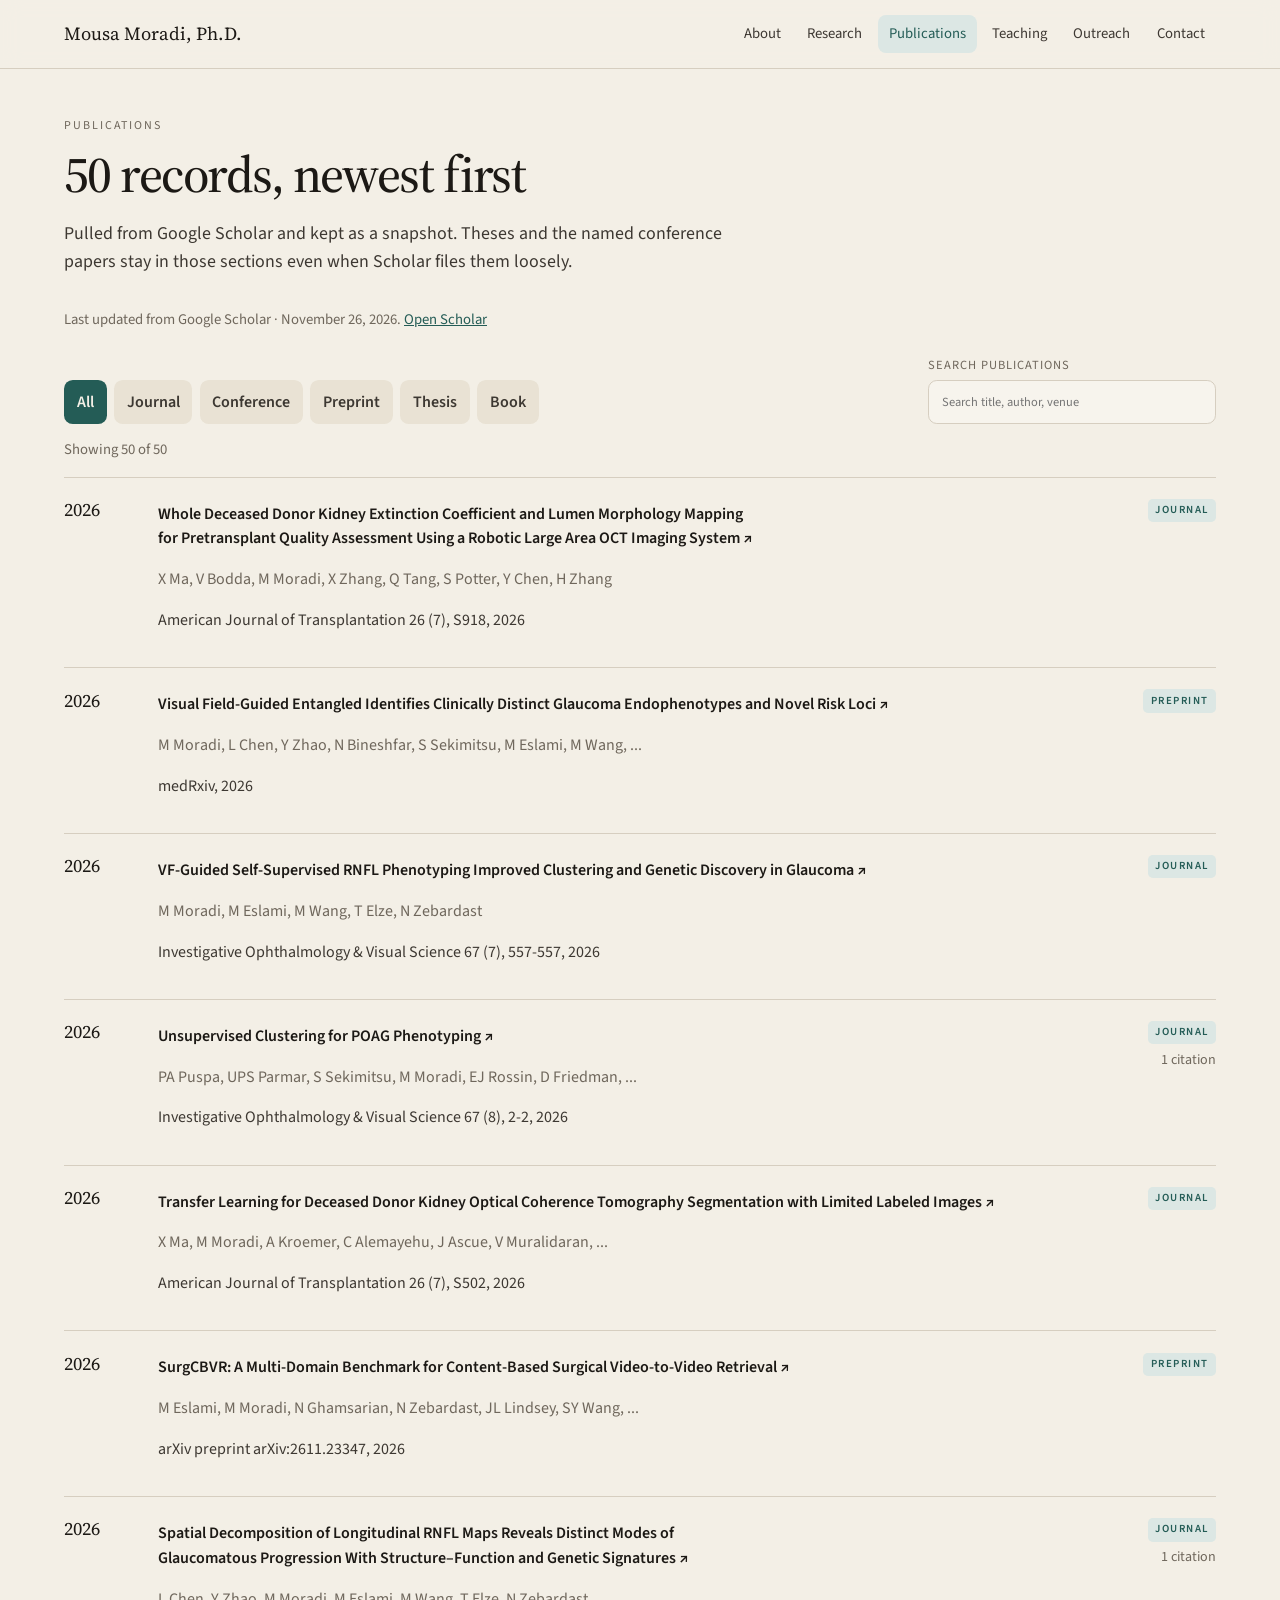
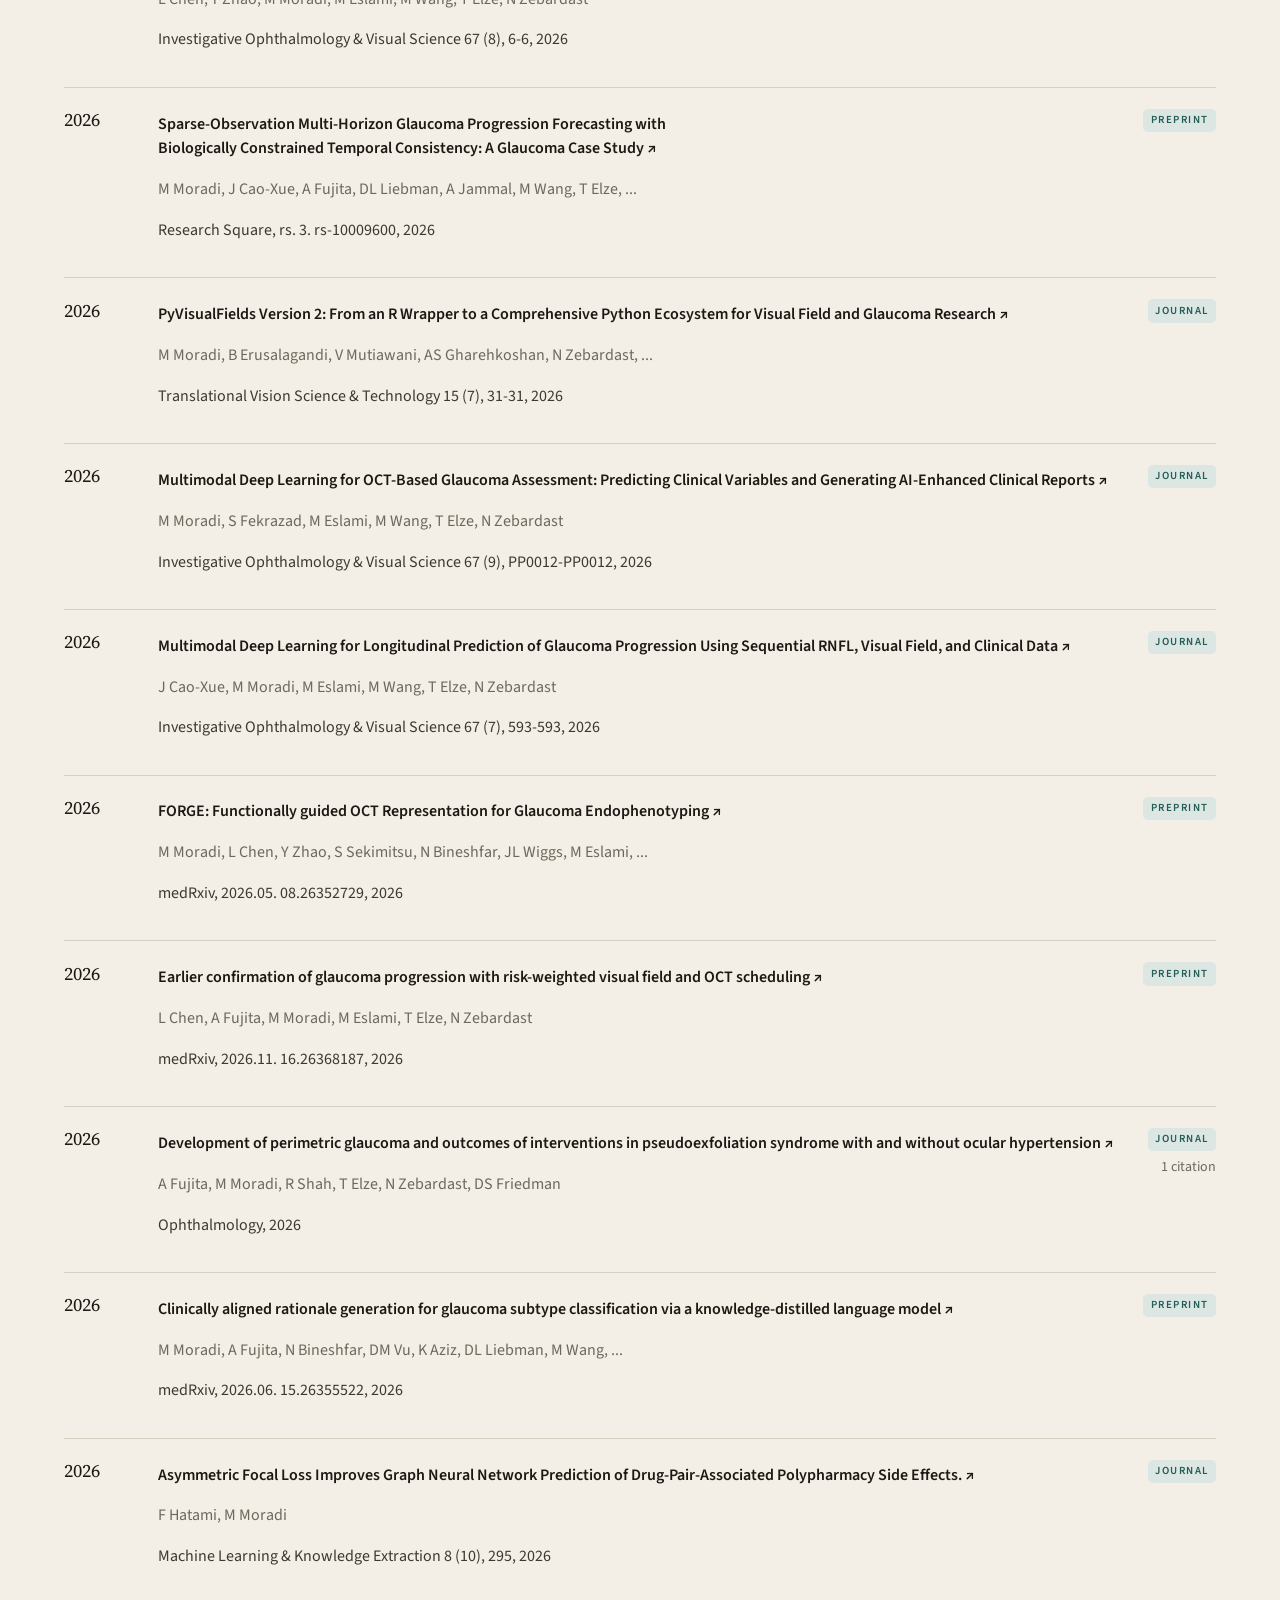
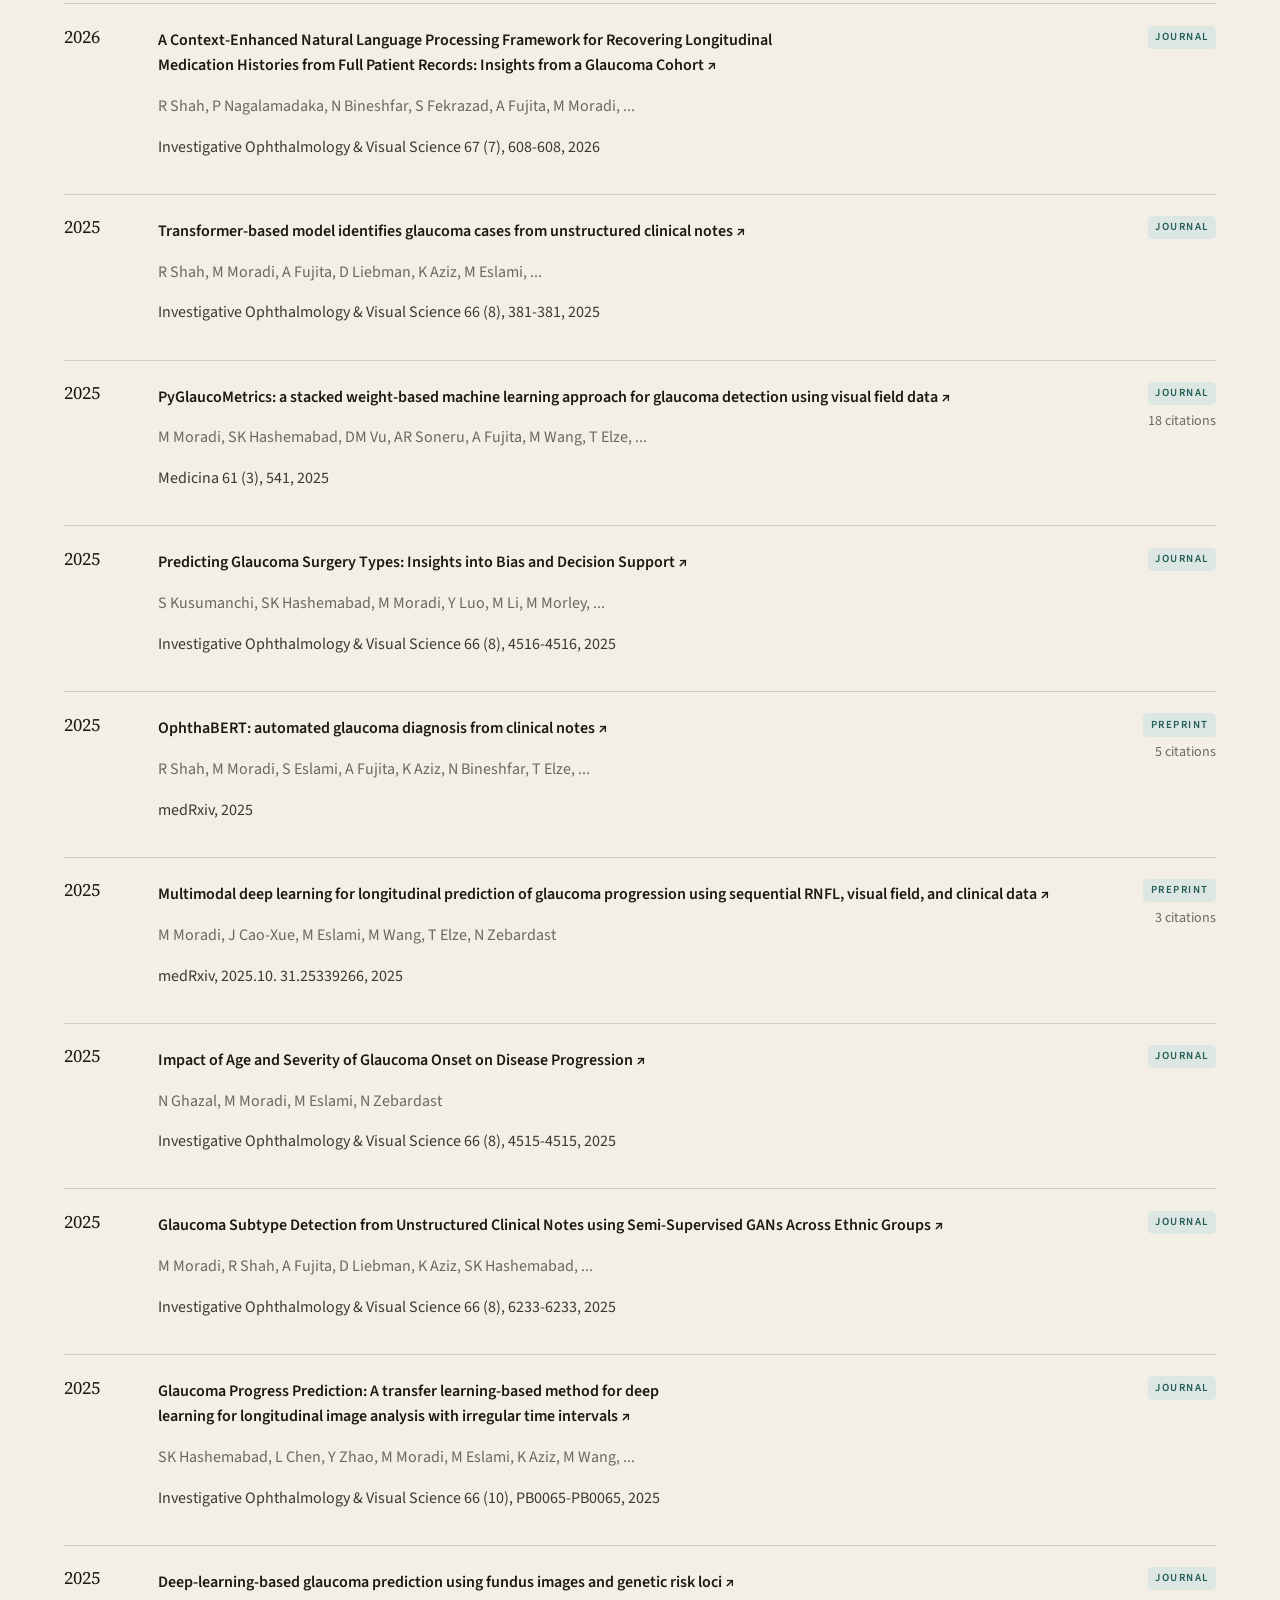
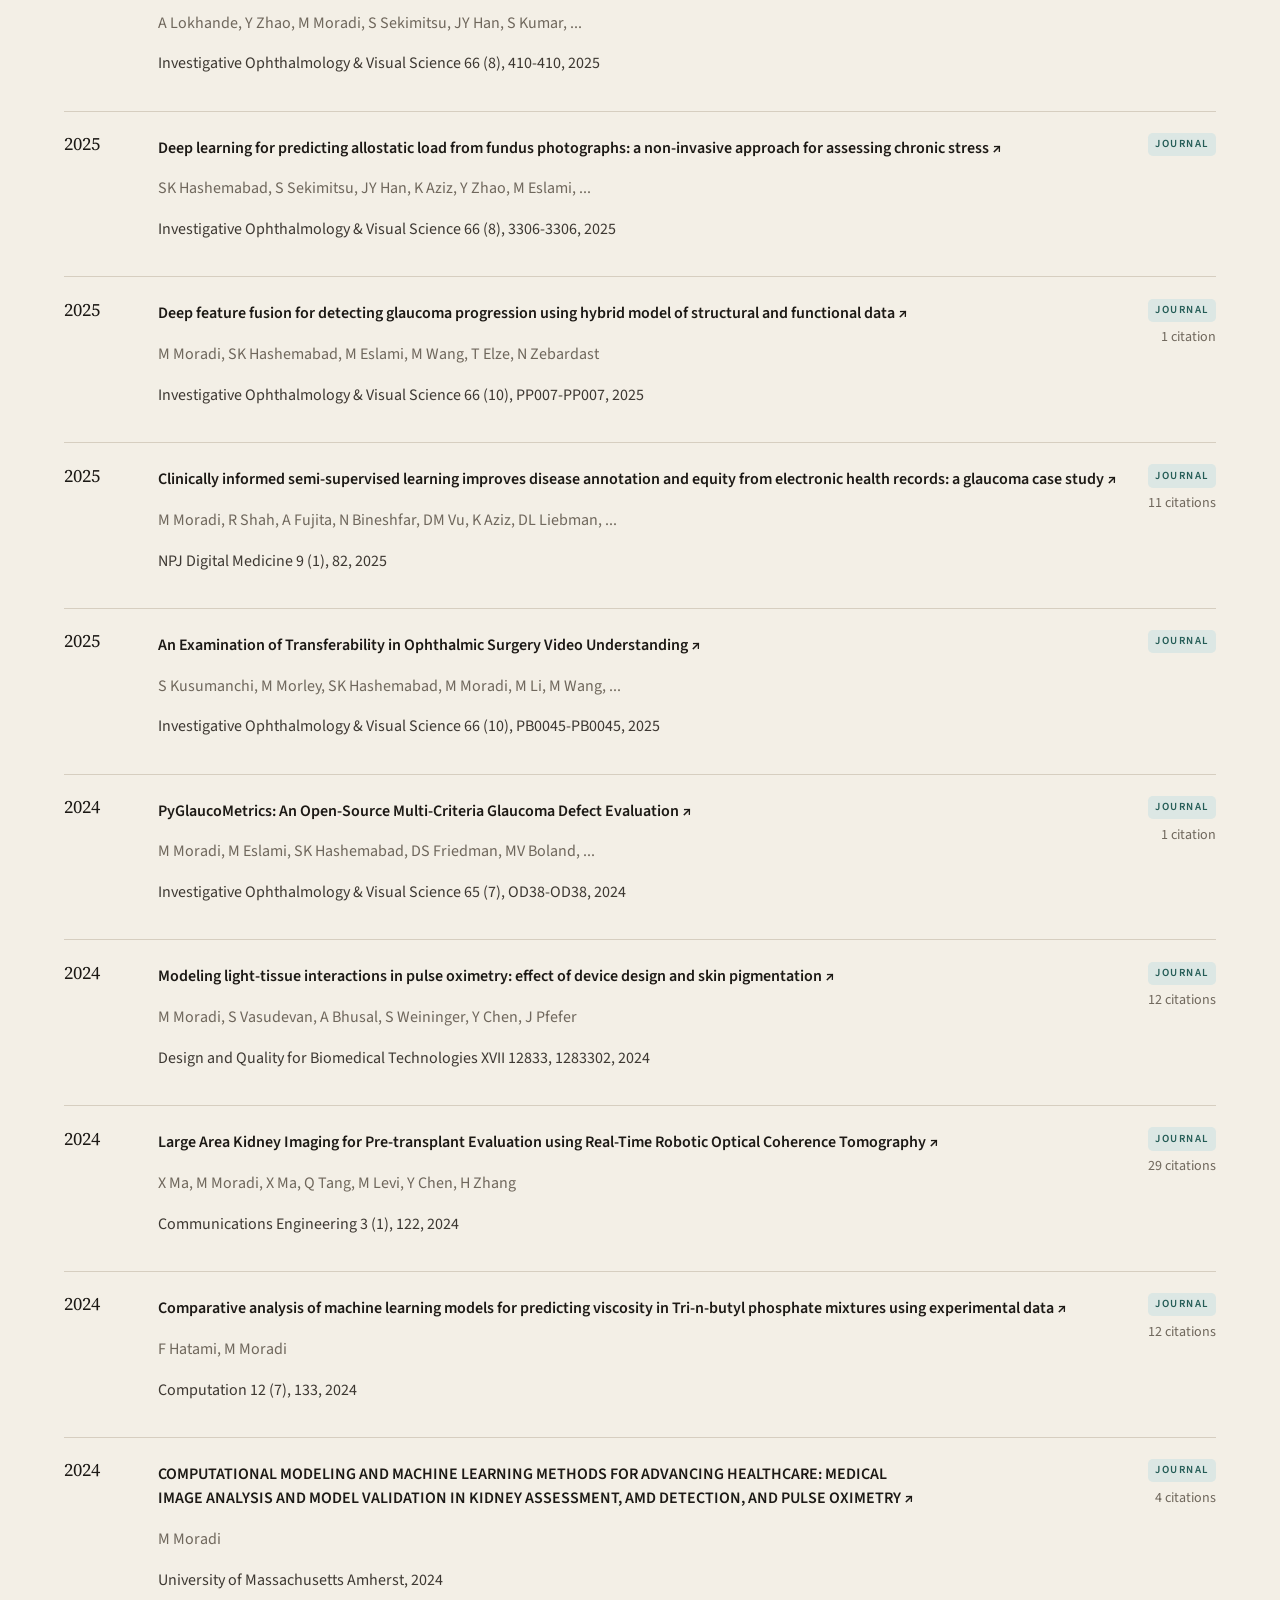
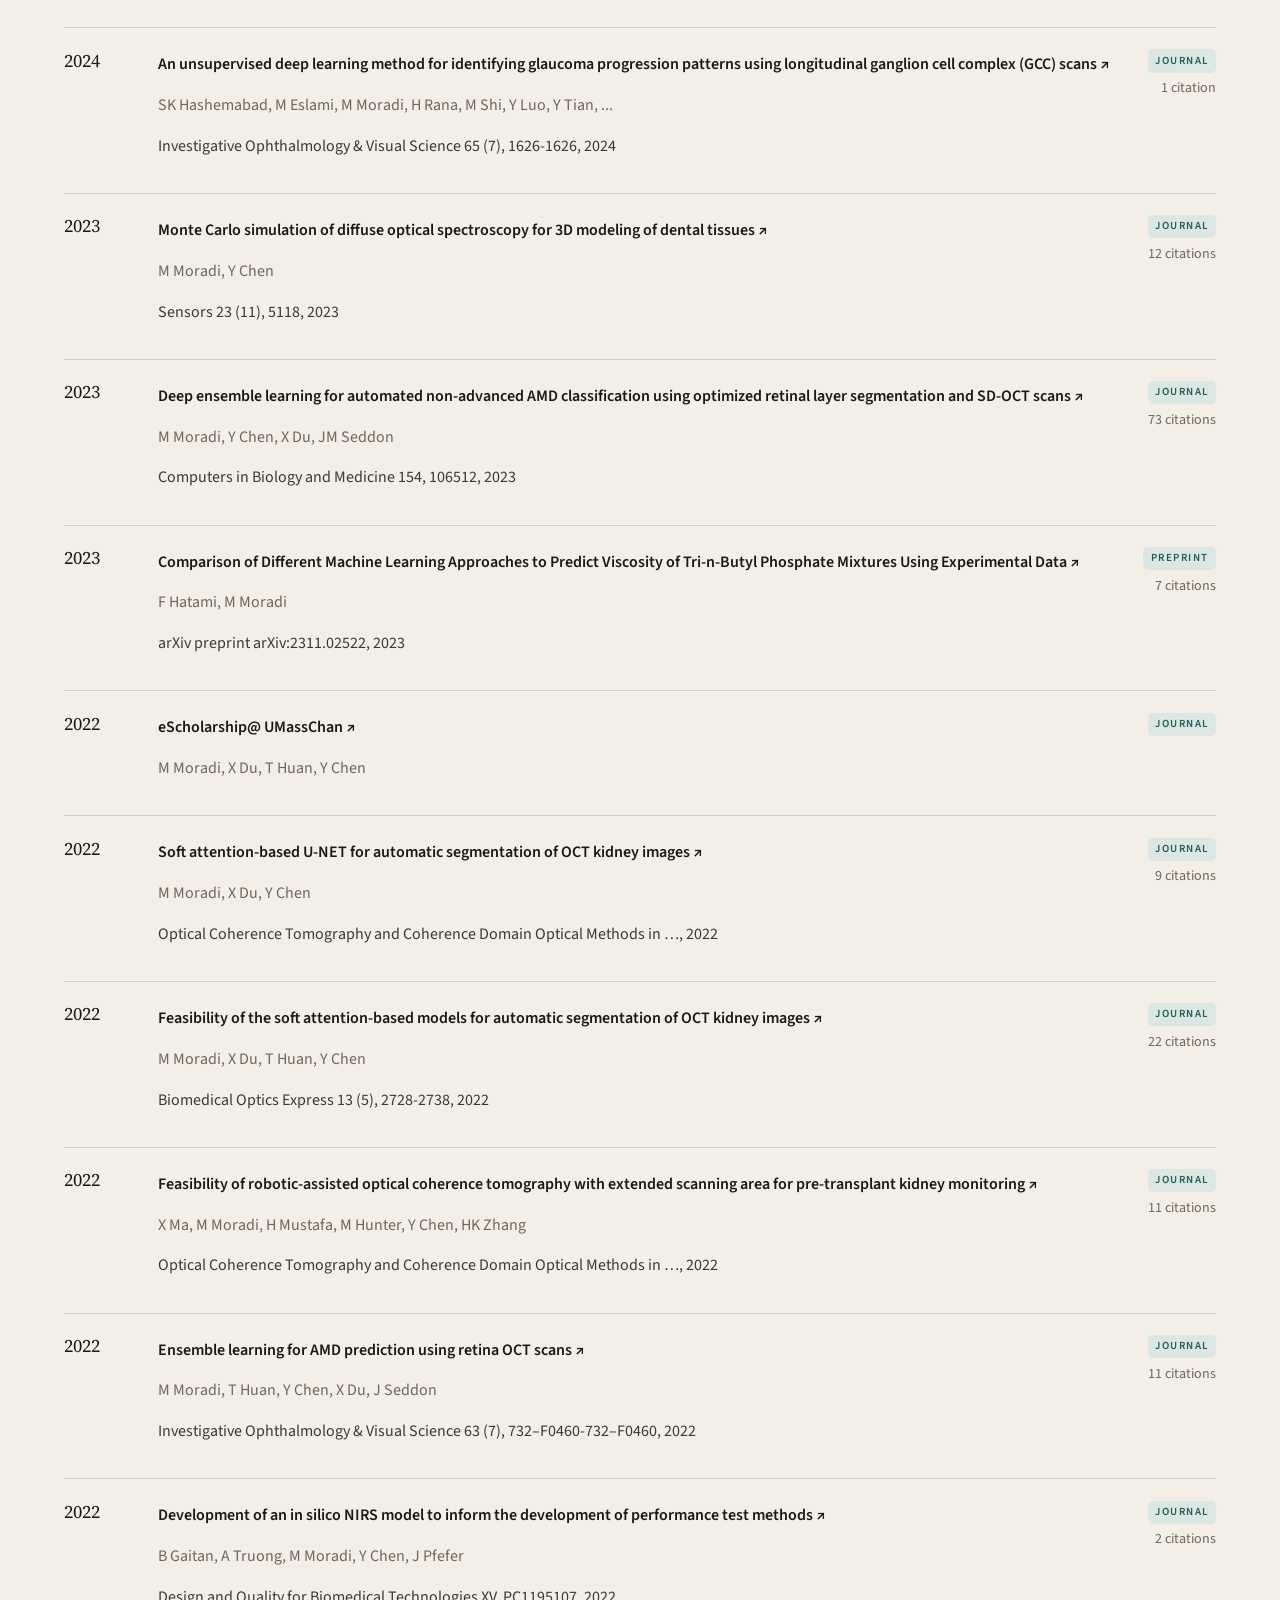
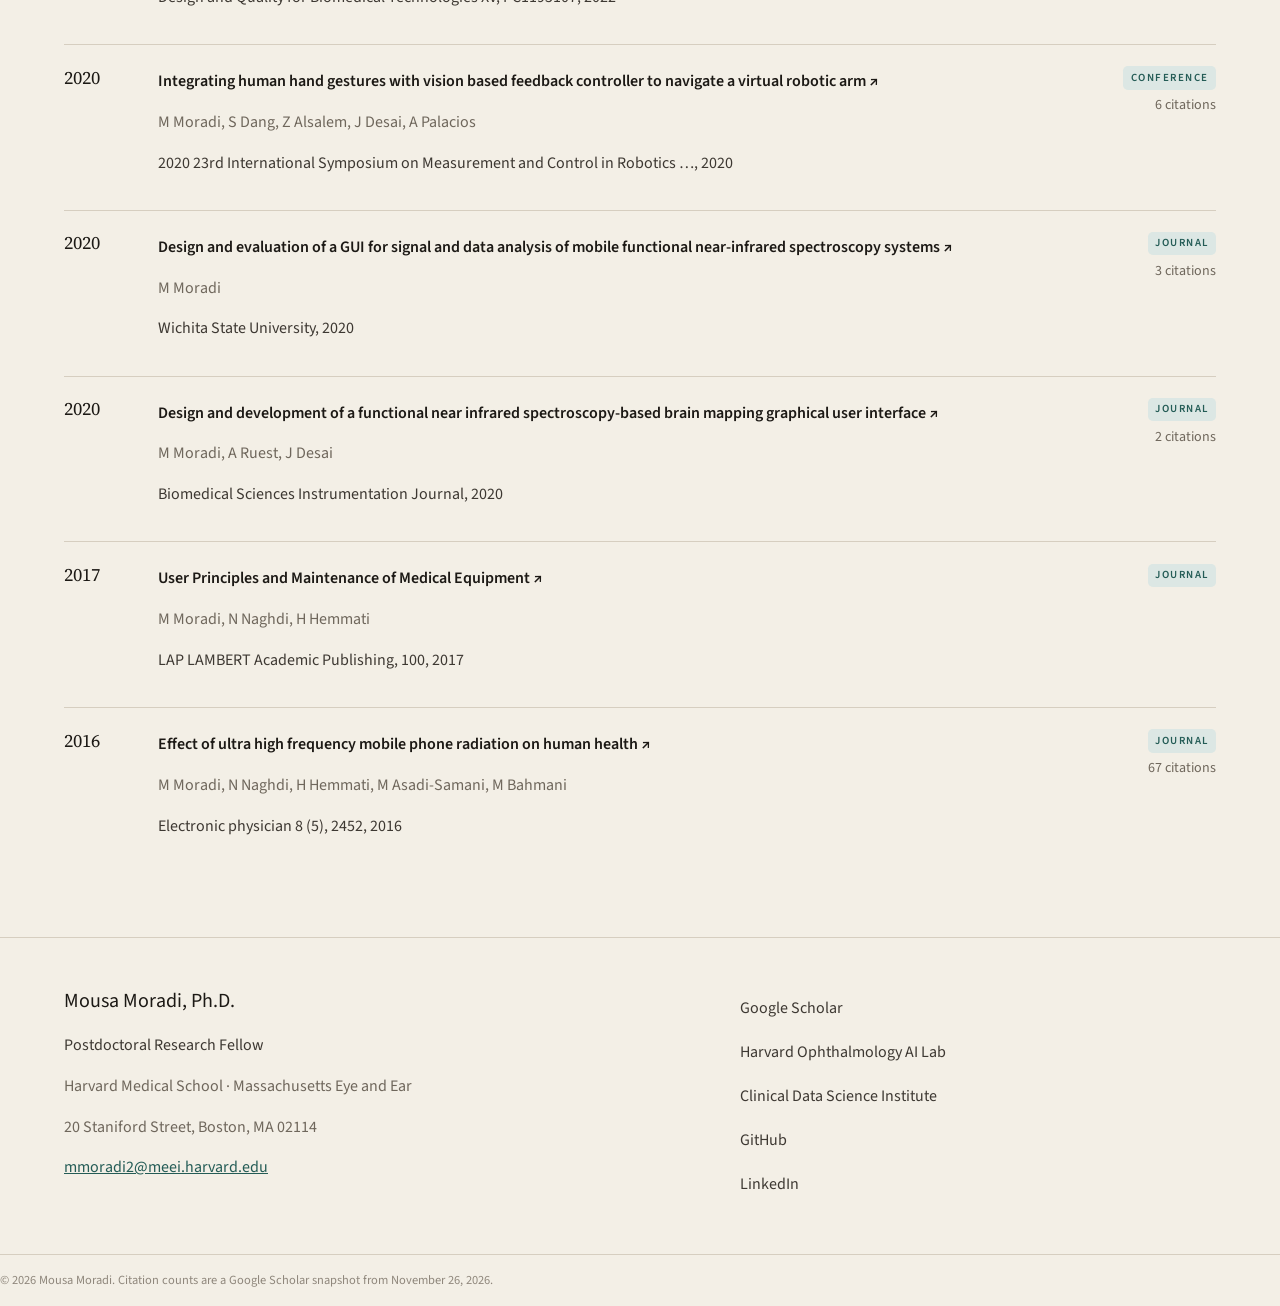
==== commit aae50a7e: "chore: update Google Scholar metrics" ====
--- a/publications/index.html
+++ b/publications/index.html
@@ -30,7 +30,7 @@
     <h1>50 records, newest first</h1>
     <p class="lede">Pulled from Google Scholar and kept as a snapshot. Theses and the named conference papers stay in those sections even when Scholar files them loosely.</p>
   </header>
-    <p class="scholar-note left">Last updated from Google Scholar · November 25, 2026. <a href="https://scholar.google.com/citations?user=CYKwjg4AAAAJ&amp;hl=en" target="_blank" rel="noopener noreferrer">Open Scholar</a></p>
+    <p class="scholar-note left">Last updated from Google Scholar · November 26, 2026. <a href="https://scholar.google.com/citations?user=CYKwjg4AAAAJ&amp;hl=en" target="_blank" rel="noopener noreferrer">Open Scholar</a></p>
     <div class="filters">
       <div role="tablist" aria-label="Publication type" id="filters">
         <button type="button" role="tab" aria-selected="true" data-kind="all">All</button>
@@ -59,10 +59,10 @@
       <ul class="foot-links"><li><a href="https://scholar.google.com/citations?user=CYKwjg4AAAAJ&amp;hl=en" target="_blank" rel="noopener noreferrer">Google Scholar</a></li><li><a href="https://ophai.hms.harvard.edu/team/mousa-moradi-phd/" target="_blank" rel="noopener noreferrer">Harvard Ophthalmology AI Lab</a></li><li><a href="https://datascience.meei.harvard.edu/teams/dr-mousa-moradi/" target="_blank" rel="noopener noreferrer">Clinical Data Science Institute</a></li><li><a href="https://github.com/Mousamoradi" target="_blank" rel="noopener noreferrer">GitHub</a></li><li><a href="https://www.linkedin.com/in/mousa-moradi-201263a0/" target="_blank" rel="noopener noreferrer">LinkedIn</a></li></ul>
     </div>
     <div class="fine">
-      <p class="wrap">© 2026 Mousa Moradi. Citation counts are a Google Scholar snapshot from November 25, 2026.</p>
+      <p class="wrap">© 2026 Mousa Moradi. Citation counts are a Google Scholar snapshot from November 26, 2026.</p>
     </div>
   </footer>
-  <script id="papers" type="application/json">[{"id":"2026-whole-deceased-donor-kidney-extinction-coefficient-and-lumen","year":"2026","title":"Whole Deceased Donor Kidney Extinction Coefficient and Lumen Morphology Mapping for Pretransplant Quality Assessment Using a Robotic Large Area OCT Imaging System","authors":"X Ma, V Bodda, M Moradi, X Zhang, Q Tang, S Potter, Y Chen, H Zhang","venue":"American Journal of Transplantation 26 (7), S918, 2026","kind":"journal","href":"https://scholar.google.com/citations?view_op=view_citation&hl=en&user=CYKwjg4AAAAJ&pagesize=100&citation_for_view=CYKwjg4AAAAJ:O3NaXMp0MMsC"},{"id":"2026-visual-field-guided-entangled-identifies-clinically-distinct","year":"2026","title":"Visual Field-Guided Entangled Identifies Clinically Distinct Glaucoma Endophenotypes and Novel Risk Loci","authors":"M Moradi, L Chen, Y Zhao, N Bineshfar, S Sekimitsu, M Eslami, M Wang, ...","venue":"medRxiv, 2026","kind":"preprint","href":"https://scholar.google.com/citations?view_op=view_citation&hl=en&user=CYKwjg4AAAAJ&pagesize=100&citation_for_view=CYKwjg4AAAAJ:hMod-77fHWUC"},{"id":"2026-vf-guided-self-supervised-rnfl-phenotyping-improved-clusteri","year":"2026","title":"VF-Guided Self-Supervised RNFL Phenotyping Improved Clustering and Genetic Discovery in Glaucoma","authors":"M Moradi, M Eslami, M Wang, T Elze, N Zebardast","venue":"Investigative Ophthalmology & Visual Science 67 (7), 557-557, 2026","kind":"journal","href":"https://scholar.google.com/citations?view_op=view_citation&hl=en&user=CYKwjg4AAAAJ&pagesize=100&citation_for_view=CYKwjg4AAAAJ:J_g5lzvAfSwC"},{"id":"2026-unsupervised-clustering-for-poag-phenotyping","year":"2026","title":"Unsupervised Clustering for POAG Phenotyping","authors":"PA Puspa, UPS Parmar, S Sekimitsu, M Moradi, EJ Rossin, D Friedman, ...","venue":"Investigative Ophthalmology & Visual Science 67 (8), 2-2, 2026","kind":"journal","href":"https://scholar.google.com/citations?view_op=view_citation&hl=en&user=CYKwjg4AAAAJ&pagesize=100&citation_for_view=CYKwjg4AAAAJ:lSLTfruPkqcC","citations":1},{"id":"2026-transfer-learning-for-deceased-donor-kidney-optical-coherenc","year":"2026","title":"Transfer Learning for Deceased Donor Kidney Optical Coherence Tomography Segmentation with Limited Labeled Images","authors":"X Ma, M Moradi, A Kroemer, C Alemayehu, J Ascue, V Muralidaran, ...","venue":"American Journal of Transplantation 26 (7), S502, 2026","kind":"journal","href":"https://scholar.google.com/citations?view_op=view_citation&hl=en&user=CYKwjg4AAAAJ&pagesize=100&citation_for_view=CYKwjg4AAAAJ:GnPB-g6toBAC"},{"id":"2026-surgcbvr-a-multi-domain-benchmark-for-content-based-surgical","year":"2026","title":"SurgCBVR: A Multi-Domain Benchmark for Content-Based Surgical Video-to-Video Retrieval","authors":"M Eslami, M Moradi, N Ghamsarian, N Zebardast, JL Lindsey, SY Wang, ...","venue":"arXiv preprint arXiv:2611.23347, 2026","kind":"preprint","href":"https://scholar.google.com/citations?view_op=view_citation&hl=en&user=CYKwjg4AAAAJ&pagesize=100&citation_for_view=CYKwjg4AAAAJ:pqnbT2bcN3wC"},{"id":"2026-spatial-decomposition-of-longitudinal-rnfl-maps-reveals-dist","year":"2026","title":"Spatial Decomposition of Longitudinal RNFL Maps Reveals Distinct Modes of Glaucomatous Progression With Structure–Function and Genetic Signatures","authors":"L Chen, Y Zhao, M Moradi, M Eslami, M Wang, T Elze, N Zebardast","venue":"Investigative Ophthalmology & Visual Science 67 (8), 6-6, 2026","kind":"journal","href":"https://scholar.google.com/citations?view_op=view_citation&hl=en&user=CYKwjg4AAAAJ&pagesize=100&citation_for_view=CYKwjg4AAAAJ:blknAaTinKkC","citations":1},{"id":"2026-sparse-observation-multi-horizon-glaucoma-progression-foreca","year":"2026","title":"Sparse-Observation Multi-Horizon Glaucoma Progression Forecasting with Biologically Constrained Temporal Consistency: A Glaucoma Case Study","authors":"N Zebardast, M Moradi, J Cao-Xue, A Fujita, D Liebman, A Jammal, ...","venue":"","kind":"journal","href":"https://scholar.google.com/citations?view_op=view_citation&hl=en&user=CYKwjg4AAAAJ&pagesize=100&citation_for_view=CYKwjg4AAAAJ:ns9cj8rnVeAC"},{"id":"2026-pyvisualfields-version-2-from-an-r-wrapper-to-a-comprehensiv","year":"2026","title":"PyVisualFields Version 2: From an R Wrapper to a Comprehensive Python Ecosystem for Visual Field and Glaucoma Research","authors":"M Moradi, B Erusalagandi, V Mutiawani, AS Gharehkoshan, N Zebardast, ...","venue":"Translational Vision Science & Technology 15 (7), 31-31, 2026","kind":"journal","href":"https://scholar.google.com/citations?view_op=view_citation&hl=en&user=CYKwjg4AAAAJ&pagesize=100&citation_for_view=CYKwjg4AAAAJ:2P1L_qKh6hAC"},{"id":"2026-multimodal-deep-learning-for-oct-based-glaucoma-assessment-p","year":"2026","title":"Multimodal Deep Learning for OCT-Based Glaucoma Assessment: Predicting Clinical Variables and Generating AI-Enhanced Clinical Reports","authors":"M Moradi, S Fekrazad, M Eslami, M Wang, T Elze, N Zebardast","venue":"Investigative Ophthalmology & Visual Science 67 (9), PP0012-PP0012, 2026","kind":"journal","href":"https://scholar.google.com/citations?view_op=view_citation&hl=en&user=CYKwjg4AAAAJ&pagesize=100&citation_for_view=CYKwjg4AAAAJ:35N4QoGY0k4C"},{"id":"2026-multimodal-deep-learning-for-longitudinal-prediction-of-glau","year":"2026","title":"Multimodal Deep Learning for Longitudinal Prediction of Glaucoma Progression Using Sequential RNFL, Visual Field, and Clinical Data","authors":"J Cao-Xue, M Moradi, M Eslami, M Wang, T Elze, N Zebardast","venue":"Investigative Ophthalmology & Visual Science 67 (7), 593-593, 2026","kind":"journal","href":"https://scholar.google.com/citations?view_op=view_citation&hl=en&user=CYKwjg4AAAAJ&pagesize=100&citation_for_view=CYKwjg4AAAAJ:RGFaLdJalmkC"},{"id":"2026-forge-functionally-guided-oct-representation-for-glaucoma-en","year":"2026","title":"FORGE: Functionally guided OCT Representation for Glaucoma Endophenotyping","authors":"M Moradi, L Chen, Y Zhao, S Sekimitsu, N Bineshfar, JL Wiggs, M Eslami, ...","venue":"medRxiv, 2026.05. 08.26352729, 2026","kind":"preprint","href":"https://scholar.google.com/citations?view_op=view_citation&hl=en&user=CYKwjg4AAAAJ&pagesize=100&citation_for_view=CYKwjg4AAAAJ:BqipwSGYUEgC"},{"id":"2026-earlier-confirmation-of-glaucoma-progression-with-risk-weigh","year":"2026","title":"Earlier confirmation of glaucoma progression with risk-weighted visual field and OCT scheduling","authors":"L Chen, A Fujita, M Moradi, M Eslami, T Elze, N Zebardast","venue":"medRxiv, 2026.11. 16.26368187, 2026","kind":"preprint","href":"https://scholar.google.com/citations?view_op=view_citation&hl=en&user=CYKwjg4AAAAJ&pagesize=100&citation_for_view=CYKwjg4AAAAJ:g5m5HwL7SMYC"},{"id":"2026-development-of-perimetric-glaucoma-and-outcomes-of-intervent","year":"2026","title":"Development of perimetric glaucoma and outcomes of interventions in pseudoexfoliation syndrome with and without ocular hypertension","authors":"A Fujita, M Moradi, R Shah, T Elze, N Zebardast, DS Friedman","venue":"Ophthalmology, 2026","kind":"journal","href":"https://scholar.google.com/citations?view_op=view_citation&hl=en&user=CYKwjg4AAAAJ&pagesize=100&citation_for_view=CYKwjg4AAAAJ:JV2RwH3_ST0C","citations":1},{"id":"2026-clinically-aligned-rationale-generation-for-glaucoma-subtype","year":"2026","title":"Clinically aligned rationale generation for glaucoma subtype classification via a knowledge-distilled language model","authors":"M Moradi, A Fujita, N Bineshfar, DM Vu, K Aziz, DL Liebman, M Wang, ...","venue":"medRxiv, 2026.06. 15.26355522, 2026","kind":"preprint","href":"https://scholar.google.com/citations?view_op=view_citation&hl=en&user=CYKwjg4AAAAJ&pagesize=100&citation_for_view=CYKwjg4AAAAJ:RYcK_YlVTxYC"},{"id":"2026-asymmetric-focal-loss-improves-graph-neural-network-predicti","year":"2026","title":"Asymmetric Focal Loss Improves Graph Neural Network Prediction of Drug-Pair-Associated Polypharmacy Side Effects.","authors":"F Hatami, M Moradi","venue":"Machine Learning & Knowledge Extraction 8 (10), 295, 2026","kind":"journal","href":"https://scholar.google.com/citations?view_op=view_citation&hl=en&user=CYKwjg4AAAAJ&pagesize=100&citation_for_view=CYKwjg4AAAAJ:M05iB0D1s5AC"},{"id":"2026-a-context-enhanced-natural-language-processing-framework-for","year":"2026","title":"A Context-Enhanced Natural Language Processing Framework for Recovering Longitudinal Medication Histories from Full Patient Records: Insights from a Glaucoma Cohort","authors":"R Shah, P Nagalamadaka, N Bineshfar, S Fekrazad, A Fujita, M Moradi, ...","venue":"Investigative Ophthalmology & Visual Science 67 (7), 608-608, 2026","kind":"journal","href":"https://scholar.google.com/citations?view_op=view_citation&hl=en&user=CYKwjg4AAAAJ&pagesize=100&citation_for_view=CYKwjg4AAAAJ:NaGl4SEjCO4C"},{"id":"2025-transformer-based-model-identifies-glaucoma-cases-from-unstr","year":"2025","title":"Transformer-based model identifies glaucoma cases from unstructured clinical notes","authors":"R Shah, M Moradi, A Fujita, D Liebman, K Aziz, M Eslami, ...","venue":"Investigative Ophthalmology & Visual Science 66 (8), 381-381, 2025","kind":"journal","href":"https://scholar.google.com/citations?view_op=view_citation&hl=en&user=CYKwjg4AAAAJ&pagesize=100&citation_for_view=CYKwjg4AAAAJ:_Qo2XoVZTnwC"},{"id":"2025-pyglaucometrics-a-stacked-weight-based-machine-learning-appr","year":"2025","title":"PyGlaucoMetrics: a stacked weight-based machine learning approach for glaucoma detection using visual field data","authors":"M Moradi, SK Hashemabad, DM Vu, AR Soneru, A Fujita, M Wang, T Elze, ...","venue":"Medicina 61 (3), 541, 2025","kind":"journal","href":"https://scholar.google.com/citations?view_op=view_citation&hl=en&user=CYKwjg4AAAAJ&pagesize=100&citation_for_view=CYKwjg4AAAAJ:mB3voiENLucC","citations":18},{"id":"2025-predicting-glaucoma-surgery-types-insights-into-bias-and-dec","year":"2025","title":"Predicting Glaucoma Surgery Types: Insights into Bias and Decision Support","authors":"S Kusumanchi, SK Hashemabad, M Moradi, Y Luo, M Li, M Morley, ...","venue":"Investigative Ophthalmology & Visual Science 66 (8), 4516-4516, 2025","kind":"journal","href":"https://scholar.google.com/citations?view_op=view_citation&hl=en&user=CYKwjg4AAAAJ&pagesize=100&citation_for_view=CYKwjg4AAAAJ:TQgYirikUcIC"},{"id":"2025-ophthabert-automated-glaucoma-diagnosis-from-clinical-notes","year":"2025","title":"OphthaBERT: automated glaucoma diagnosis from clinical notes","authors":"R Shah, M Moradi, S Eslami, A Fujita, K Aziz, N Bineshfar, T Elze, ...","venue":"medRxiv, 2025","kind":"preprint","href":"https://scholar.google.com/citations?view_op=view_citation&hl=en&user=CYKwjg4AAAAJ&pagesize=100&citation_for_view=CYKwjg4AAAAJ:HDshCWvjkbEC","citations":5},{"id":"2025-multimodal-deep-learning-for-longitudinal-prediction-of-glau","year":"2025","title":"Multimodal deep learning for longitudinal prediction of glaucoma progression using sequential RNFL, visual field, and clinical data","authors":"M Moradi, J Cao-Xue, M Eslami, M Wang, T Elze, N Zebardast","venue":"medRxiv, 2025.10. 31.25339266, 2025","kind":"preprint","href":"https://scholar.google.com/citations?view_op=view_citation&hl=en&user=CYKwjg4AAAAJ&pagesize=100&citation_for_view=CYKwjg4AAAAJ:maZDTaKrznsC","citations":3},{"id":"2025-impact-of-age-and-severity-of-glaucoma-onset-on-disease-prog","year":"2025","title":"Impact of Age and Severity of Glaucoma Onset on Disease Progression","authors":"N Ghazal, M Moradi, M Eslami, N Zebardast","venue":"Investigative Ophthalmology & Visual Science 66 (8), 4515-4515, 2025","kind":"journal","href":"https://scholar.google.com/citations?view_op=view_citation&hl=en&user=CYKwjg4AAAAJ&pagesize=100&citation_for_view=CYKwjg4AAAAJ:R3hNpaxXUhUC"},{"id":"2025-glaucoma-subtype-detection-from-unstructured-clinical-notes-","year":"2025","title":"Glaucoma Subtype Detection from Unstructured Clinical Notes using Semi-Supervised GANs Across Ethnic Groups","authors":"M Moradi, R Shah, A Fujita, D Liebman, K Aziz, SK Hashemabad, ...","venue":"Investigative Ophthalmology & Visual Science 66 (8), 6233-6233, 2025","kind":"journal","href":"https://scholar.google.com/citations?view_op=view_citation&hl=en&user=CYKwjg4AAAAJ&pagesize=100&citation_for_view=CYKwjg4AAAAJ:RHpTSmoSYBkC"},{"id":"2025-glaucoma-progress-prediction-a-transfer-learning-based-metho","year":"2025","title":"Glaucoma Progress Prediction: A transfer learning-based method for deep learning for longitudinal image analysis with irregular time intervals","authors":"SK Hashemabad, L Chen, Y Zhao, M Moradi, M Eslami, K Aziz, M Wang, ...","venue":"Investigative Ophthalmology & Visual Science 66 (10), PB0065-PB0065, 2025","kind":"journal","href":"https://scholar.google.com/citations?view_op=view_citation&hl=en&user=CYKwjg4AAAAJ&pagesize=100&citation_for_view=CYKwjg4AAAAJ:j3f4tGmQtD8C"},{"id":"2025-deep-learning-based-glaucoma-prediction-using-fundus-images-","year":"2025","title":"Deep-learning-based glaucoma prediction using fundus images and genetic risk loci","authors":"A Lokhande, Y Zhao, M Moradi, S Sekimitsu, JY Han, S Kumar, ...","venue":"Investigative Ophthalmology & Visual Science 66 (8), 410-410, 2025","kind":"journal","href":"https://scholar.google.com/citations?view_op=view_citation&hl=en&user=CYKwjg4AAAAJ&pagesize=100&citation_for_view=CYKwjg4AAAAJ:e5wmG9Sq2KIC"},{"id":"2025-deep-learning-for-predicting-allostatic-load-from-fundus-pho","year":"2025","title":"Deep learning for predicting allostatic load from fundus photographs: a non-invasive approach for assessing chronic stress","authors":"SK Hashemabad, S Sekimitsu, JY Han, K Aziz, Y Zhao, M Eslami, ...","venue":"Investigative Ophthalmology & Visual Science 66 (8), 3306-3306, 2025","kind":"journal","href":"https://scholar.google.com/citations?view_op=view_citation&hl=en&user=CYKwjg4AAAAJ&pagesize=100&citation_for_view=CYKwjg4AAAAJ:4JMBOYKVnBMC"},{"id":"2025-deep-feature-fusion-for-detecting-glaucoma-progression-using","year":"2025","title":"Deep feature fusion for detecting glaucoma progression using hybrid model of structural and functional data","authors":"M Moradi, SK Hashemabad, M Eslami, M Wang, T Elze, N Zebardast","venue":"Investigative Ophthalmology & Visual Science 66 (10), PP007-PP007, 2025","kind":"journal","href":"https://scholar.google.com/citations?view_op=view_citation&hl=en&user=CYKwjg4AAAAJ&pagesize=100&citation_for_view=CYKwjg4AAAAJ:r0BpntZqJG4C","citations":1},{"id":"2025-clinically-informed-semi-supervised-learning-improves-diseas","year":"2025","title":"Clinically informed semi-supervised learning improves disease annotation and equity from electronic health records: a glaucoma case study","authors":"M Moradi, R Shah, A Fujita, N Bineshfar, DM Vu, K Aziz, DL Liebman, ...","venue":"NPJ Digital Medicine 9 (1), 82, 2025","kind":"journal","href":"https://scholar.google.com/citations?view_op=view_citation&hl=en&user=CYKwjg4AAAAJ&pagesize=100&citation_for_view=CYKwjg4AAAAJ:TFP_iSt0sucC","citations":10},{"id":"2025-an-examination-of-transferability-in-ophthalmic-surgery-vide","year":"2025","title":"An Examination of Transferability in Ophthalmic Surgery Video Understanding","authors":"S Kusumanchi, M Morley, SK Hashemabad, M Moradi, M Li, M Wang, ...","venue":"Investigative Ophthalmology & Visual Science 66 (10), PB0045-PB0045, 2025","kind":"journal","href":"https://scholar.google.com/citations?view_op=view_citation&hl=en&user=CYKwjg4AAAAJ&pagesize=100&citation_for_view=CYKwjg4AAAAJ:iH-uZ7U-co4C"},{"id":"2024-pyglaucometrics-an-open-source-multi-criteria-glaucoma-defec","year":"2024","title":"PyGlaucoMetrics: An Open-Source Multi-Criteria Glaucoma Defect Evaluation","authors":"M Moradi, M Eslami, SK Hashemabad, DS Friedman, MV Boland, ...","venue":"Investigative Ophthalmology & Visual Science 65 (7), OD38-OD38, 2024","kind":"journal","href":"https://scholar.google.com/citations?view_op=view_citation&hl=en&user=CYKwjg4AAAAJ&pagesize=100&citation_for_view=CYKwjg4AAAAJ:qUcmZB5y_30C","citations":1},{"id":"2024-modeling-light-tissue-interactions-in-pulse-oximetry-effect-","year":"2024","title":"Modeling light-tissue interactions in pulse oximetry: effect of device design and skin pigmentation","authors":"M Moradi, S Vasudevan, A Bhusal, S Weininger, Y Chen, J Pfefer","venue":"Design and Quality for Biomedical Technologies XVII 12833, 1283302, 2024","kind":"journal","href":"https://scholar.google.com/citations?view_op=view_citation&hl=en&user=CYKwjg4AAAAJ&pagesize=100&citation_for_view=CYKwjg4AAAAJ:L8Ckcad2t8MC","citations":12},{"id":"2024-large-area-kidney-imaging-for-pre-transplant-evaluation-usin","year":"2024","title":"Large Area Kidney Imaging for Pre-transplant Evaluation using Real-Time Robotic Optical Coherence Tomography","authors":"X Ma, M Moradi, X Ma, Q Tang, M Levi, Y Chen, H Zhang","venue":"Communications Engineering 3 (1), 122, 2024","kind":"journal","href":"https://scholar.google.com/citations?view_op=view_citation&hl=en&user=CYKwjg4AAAAJ&pagesize=100&citation_for_view=CYKwjg4AAAAJ:dhFuZR0502QC","citations":29},{"id":"2024-comparative-analysis-of-machine-learning-models-for-predicti","year":"2024","title":"Comparative analysis of machine learning models for predicting viscosity in Tri-n-butyl phosphate mixtures using experimental data","authors":"F Hatami, M Moradi","venue":"Computation 12 (7), 133, 2024","kind":"journal","href":"https://scholar.google.com/citations?view_op=view_citation&hl=en&user=CYKwjg4AAAAJ&pagesize=100&citation_for_view=CYKwjg4AAAAJ:IWHjjKOFINEC","citations":12},{"id":"2024-computational-modeling-and-machine-learning-methods-for-adva","year":"2024","title":"COMPUTATIONAL MODELING AND MACHINE LEARNING METHODS FOR ADVANCING HEALTHCARE: MEDICAL IMAGE ANALYSIS AND MODEL VALIDATION IN KIDNEY ASSESSMENT, AMD DETECTION, AND PULSE OXIMETRY","authors":"M Moradi","venue":"University of Massachusetts Amherst, 2024","kind":"journal","href":"https://scholar.google.com/citations?view_op=view_citation&hl=en&user=CYKwjg4AAAAJ&pagesize=100&citation_for_view=CYKwjg4AAAAJ:-f6ydRqryjwC","citations":4},{"id":"2024-an-unsupervised-deep-learning-method-for-identifying-glaucom","year":"2024","title":"An unsupervised deep learning method for identifying glaucoma progression patterns using longitudinal ganglion cell complex (GCC) scans","authors":"SK Hashemabad, M Eslami, M Moradi, H Rana, M Shi, Y Luo, Y Tian, ...","venue":"Investigative Ophthalmology & Visual Science 65 (7), 1626-1626, 2024","kind":"journal","href":"https://scholar.google.com/citations?view_op=view_citation&hl=en&user=CYKwjg4AAAAJ&pagesize=100&citation_for_view=CYKwjg4AAAAJ:ZeXyd9-uunAC","citations":1},{"id":"2023-monte-carlo-simulation-of-diffuse-optical-spectroscopy-for-3","year":"2023","title":"Monte Carlo simulation of diffuse optical spectroscopy for 3D modeling of dental tissues","authors":"M Moradi, Y Chen","venue":"Sensors 23 (11), 5118, 2023","kind":"journal","href":"https://scholar.google.com/citations?view_op=view_citation&hl=en&user=CYKwjg4AAAAJ&pagesize=100&citation_for_view=CYKwjg4AAAAJ:9ZlFYXVOiuMC","citations":12},{"id":"2023-deep-ensemble-learning-for-automated-non-advanced-amd-classi","year":"2023","title":"Deep ensemble learning for automated non-advanced AMD classification using optimized retinal layer segmentation and SD-OCT scans","authors":"M Moradi, Y Chen, X Du, JM Seddon","venue":"Computers in Biology and Medicine 154, 106512, 2023","kind":"journal","href":"https://scholar.google.com/citations?view_op=view_citation&hl=en&user=CYKwjg4AAAAJ&pagesize=100&citation_for_view=CYKwjg4AAAAJ:aqlVkmm33-oC","citations":73},{"id":"2023-comparison-of-different-machine-learning-approaches-to-predi","year":"2023","title":"Comparison of Different Machine Learning Approaches to Predict Viscosity of Tri-n-Butyl Phosphate Mixtures Using Experimental Data","authors":"F Hatami, M Moradi","venue":"arXiv preprint arXiv:2311.02522, 2023","kind":"preprint","href":"https://scholar.google.com/citations?view_op=view_citation&hl=en&user=CYKwjg4AAAAJ&pagesize=100&citation_for_view=CYKwjg4AAAAJ:7PzlFSSx8tAC","citations":7},{"id":"2022-escholarship-umasschan","year":"2022","title":"eScholarship@ UMassChan","authors":"M Moradi, X Du, T Huan, Y Chen","venue":"","kind":"journal","href":"https://scholar.google.com/citations?view_op=view_citation&hl=en&user=CYKwjg4AAAAJ&pagesize=100&citation_for_view=CYKwjg4AAAAJ:70eg2SAEIzsC"},{"id":"2022-soft-attention-based-u-net-for-automatic-segmentation-of-oct","year":"2022","title":"Soft attention-based U-NET for automatic segmentation of OCT kidney images","authors":"M Moradi, X Du, Y Chen","venue":"Optical Coherence Tomography and Coherence Domain Optical Methods in …, 2022","kind":"journal","href":"https://scholar.google.com/citations?view_op=view_citation&hl=en&user=CYKwjg4AAAAJ&pagesize=100&citation_for_view=CYKwjg4AAAAJ:0EnyYjriUFMC","citations":9},{"id":"2022-feasibility-of-the-soft-attention-based-models-for-automatic","year":"2022","title":"Feasibility of the soft attention-based models for automatic segmentation of OCT kidney images","authors":"M Moradi, X Du, T Huan, Y Chen","venue":"Biomedical Optics Express 13 (5), 2728-2738, 2022","kind":"journal","href":"https://scholar.google.com/citations?view_op=view_citation&hl=en&user=CYKwjg4AAAAJ&pagesize=100&citation_for_view=CYKwjg4AAAAJ:Wp0gIr-vW9MC","citations":22},{"id":"2022-feasibility-of-robotic-assisted-optical-coherence-tomography","year":"2022","title":"Feasibility of robotic-assisted optical coherence tomography with extended scanning area for pre-transplant kidney monitoring","authors":"X Ma, M Moradi, H Mustafa, M Hunter, Y Chen, HK Zhang","venue":"Optical Coherence Tomography and Coherence Domain Optical Methods in …, 2022","kind":"journal","href":"https://scholar.google.com/citations?view_op=view_citation&hl=en&user=CYKwjg4AAAAJ&pagesize=100&citation_for_view=CYKwjg4AAAAJ:hqOjcs7Dif8C","citations":11},{"id":"2022-ensemble-learning-for-amd-prediction-using-retina-oct-scans","year":"2022","title":"Ensemble learning for AMD prediction using retina OCT scans","authors":"M Moradi, T Huan, Y Chen, X Du, J Seddon","venue":"Investigative Ophthalmology & Visual Science 63 (7), 732–F0460-732–F0460, 2022","kind":"journal","href":"https://scholar.google.com/citations?view_op=view_citation&hl=en&user=CYKwjg4AAAAJ&pagesize=100&citation_for_view=CYKwjg4AAAAJ:MXK_kJrjxJIC","citations":11},{"id":"2022-development-of-an-in-silico-nirs-model-to-inform-the-develop","year":"2022","title":"Development of an in silico NIRS model to inform the development of performance test methods","authors":"B Gaitan, A Truong, M Moradi, Y Chen, J Pfefer","venue":"Design and Quality for Biomedical Technologies XV, PC1195107, 2022","kind":"journal","href":"https://scholar.google.com/citations?view_op=view_citation&hl=en&user=CYKwjg4AAAAJ&pagesize=100&citation_for_view=CYKwjg4AAAAJ:Se3iqnhoufwC","citations":2},{"id":"2020-integrating-human-hand-gestures-with-vision-based-feedback-c","year":"2020","title":"Integrating human hand gestures with vision based feedback controller to navigate a virtual robotic arm","authors":"M Moradi, S Dang, Z Alsalem, J Desai, A Palacios","venue":"2020 23rd International Symposium on Measurement and Control in Robotics …, 2020","kind":"conference","href":"https://scholar.google.com/citations?view_op=view_citation&hl=en&user=CYKwjg4AAAAJ&pagesize=100&citation_for_view=CYKwjg4AAAAJ:YsMSGLbcyi4C","citations":6},{"id":"2020-design-and-evaluation-of-a-gui-for-signal-and-data-analysis-","year":"2020","title":"Design and evaluation of a GUI for signal and data analysis of mobile functional near-infrared spectroscopy systems","authors":"M Moradi","venue":"Wichita State University, 2020","kind":"journal","href":"https://scholar.google.com/citations?view_op=view_citation&hl=en&user=CYKwjg4AAAAJ&pagesize=100&citation_for_view=CYKwjg4AAAAJ:UebtZRa9Y70C","citations":3},{"id":"2020-design-and-development-of-a-functional-near-infrared-spectro","year":"2020","title":"Design and development of a functional near infrared spectroscopy-based brain mapping graphical user interface","authors":"M Moradi, A Ruest, J Desai","venue":"Biomedical Sciences Instrumentation Journal, 2020","kind":"journal","href":"https://scholar.google.com/citations?view_op=view_citation&hl=en&user=CYKwjg4AAAAJ&pagesize=100&citation_for_view=CYKwjg4AAAAJ:eQOLeE2rZwMC","citations":2},{"id":"2017-user-principles-and-maintenance-of-medical-equipment","year":"2017","title":"User Principles and Maintenance of Medical Equipment","authors":"M Moradi, N Naghdi, H Hemmati","venue":"LAP LAMBERT Academic Publishing, 100, 2017","kind":"journal","href":"https://scholar.google.com/citations?view_op=view_citation&hl=en&user=CYKwjg4AAAAJ&pagesize=100&citation_for_view=CYKwjg4AAAAJ:qjMakFHDy7sC"},{"id":"2016-effect-of-ultra-high-frequency-mobile-phone-radiation-on-hum","year":"2016","title":"Effect of ultra high frequency mobile phone radiation on human health","authors":"M Moradi, N Naghdi, H Hemmati, M Asadi-Samani, M Bahmani","venue":"Electronic physician 8 (5), 2452, 2016","kind":"journal","href":"https://scholar.google.com/citations?view_op=view_citation&hl=en&user=CYKwjg4AAAAJ&pagesize=100&citation_for_view=CYKwjg4AAAAJ:u5HHmVD_uO8C","citations":67}]</script>
+  <script id="papers" type="application/json">[{"id":"2026-whole-deceased-donor-kidney-extinction-coefficient-and-lumen","year":"2026","title":"Whole Deceased Donor Kidney Extinction Coefficient and Lumen Morphology Mapping for Pretransplant Quality Assessment Using a Robotic Large Area OCT Imaging System","authors":"X Ma, V Bodda, M Moradi, X Zhang, Q Tang, S Potter, Y Chen, H Zhang","venue":"American Journal of Transplantation 26 (7), S918, 2026","kind":"journal","href":"https://scholar.google.com/citations?view_op=view_citation&hl=en&user=CYKwjg4AAAAJ&pagesize=100&citation_for_view=CYKwjg4AAAAJ:O3NaXMp0MMsC"},{"id":"2026-visual-field-guided-entangled-identifies-clinically-distinct","year":"2026","title":"Visual Field-Guided Entangled Identifies Clinically Distinct Glaucoma Endophenotypes and Novel Risk Loci","authors":"M Moradi, L Chen, Y Zhao, N Bineshfar, S Sekimitsu, M Eslami, M Wang, ...","venue":"medRxiv, 2026","kind":"preprint","href":"https://scholar.google.com/citations?view_op=view_citation&hl=en&user=CYKwjg4AAAAJ&pagesize=100&citation_for_view=CYKwjg4AAAAJ:hMod-77fHWUC"},{"id":"2026-vf-guided-self-supervised-rnfl-phenotyping-improved-clusteri","year":"2026","title":"VF-Guided Self-Supervised RNFL Phenotyping Improved Clustering and Genetic Discovery in Glaucoma","authors":"M Moradi, M Eslami, M Wang, T Elze, N Zebardast","venue":"Investigative Ophthalmology & Visual Science 67 (7), 557-557, 2026","kind":"journal","href":"https://scholar.google.com/citations?view_op=view_citation&hl=en&user=CYKwjg4AAAAJ&pagesize=100&citation_for_view=CYKwjg4AAAAJ:J_g5lzvAfSwC"},{"id":"2026-unsupervised-clustering-for-poag-phenotyping","year":"2026","title":"Unsupervised Clustering for POAG Phenotyping","authors":"PA Puspa, UPS Parmar, S Sekimitsu, M Moradi, EJ Rossin, D Friedman, ...","venue":"Investigative Ophthalmology & Visual Science 67 (8), 2-2, 2026","kind":"journal","href":"https://scholar.google.com/citations?view_op=view_citation&hl=en&user=CYKwjg4AAAAJ&pagesize=100&citation_for_view=CYKwjg4AAAAJ:lSLTfruPkqcC","citations":1},{"id":"2026-transfer-learning-for-deceased-donor-kidney-optical-coherenc","year":"2026","title":"Transfer Learning for Deceased Donor Kidney Optical Coherence Tomography Segmentation with Limited Labeled Images","authors":"X Ma, M Moradi, A Kroemer, C Alemayehu, J Ascue, V Muralidaran, ...","venue":"American Journal of Transplantation 26 (7), S502, 2026","kind":"journal","href":"https://scholar.google.com/citations?view_op=view_citation&hl=en&user=CYKwjg4AAAAJ&pagesize=100&citation_for_view=CYKwjg4AAAAJ:GnPB-g6toBAC"},{"id":"2026-surgcbvr-a-multi-domain-benchmark-for-content-based-surgical","year":"2026","title":"SurgCBVR: A Multi-Domain Benchmark for Content-Based Surgical Video-to-Video Retrieval","authors":"M Eslami, M Moradi, N Ghamsarian, N Zebardast, JL Lindsey, SY Wang, ...","venue":"arXiv preprint arXiv:2611.23347, 2026","kind":"preprint","href":"https://scholar.google.com/citations?view_op=view_citation&hl=en&user=CYKwjg4AAAAJ&pagesize=100&citation_for_view=CYKwjg4AAAAJ:pqnbT2bcN3wC"},{"id":"2026-spatial-decomposition-of-longitudinal-rnfl-maps-reveals-dist","year":"2026","title":"Spatial Decomposition of Longitudinal RNFL Maps Reveals Distinct Modes of Glaucomatous Progression With Structure–Function and Genetic Signatures","authors":"L Chen, Y Zhao, M Moradi, M Eslami, M Wang, T Elze, N Zebardast","venue":"Investigative Ophthalmology & Visual Science 67 (8), 6-6, 2026","kind":"journal","href":"https://scholar.google.com/citations?view_op=view_citation&hl=en&user=CYKwjg4AAAAJ&pagesize=100&citation_for_view=CYKwjg4AAAAJ:blknAaTinKkC","citations":1},{"id":"2026-sparse-observation-multi-horizon-glaucoma-progression-foreca","year":"2026","title":"Sparse-Observation Multi-Horizon Glaucoma Progression Forecasting with Biologically Constrained Temporal Consistency: A Glaucoma Case Study","authors":"M Moradi, J Cao-Xue, A Fujita, DL Liebman, A Jammal, M Wang, T Elze, ...","venue":"Research Square, rs. 3. rs-10009600, 2026","kind":"preprint","href":"https://scholar.google.com/citations?view_op=view_citation&hl=en&user=CYKwjg4AAAAJ&pagesize=100&citation_for_view=CYKwjg4AAAAJ:ns9cj8rnVeAC"},{"id":"2026-pyvisualfields-version-2-from-an-r-wrapper-to-a-comprehensiv","year":"2026","title":"PyVisualFields Version 2: From an R Wrapper to a Comprehensive Python Ecosystem for Visual Field and Glaucoma Research","authors":"M Moradi, B Erusalagandi, V Mutiawani, AS Gharehkoshan, N Zebardast, ...","venue":"Translational Vision Science & Technology 15 (7), 31-31, 2026","kind":"journal","href":"https://scholar.google.com/citations?view_op=view_citation&hl=en&user=CYKwjg4AAAAJ&pagesize=100&citation_for_view=CYKwjg4AAAAJ:2P1L_qKh6hAC"},{"id":"2026-multimodal-deep-learning-for-oct-based-glaucoma-assessment-p","year":"2026","title":"Multimodal Deep Learning for OCT-Based Glaucoma Assessment: Predicting Clinical Variables and Generating AI-Enhanced Clinical Reports","authors":"M Moradi, S Fekrazad, M Eslami, M Wang, T Elze, N Zebardast","venue":"Investigative Ophthalmology & Visual Science 67 (9), PP0012-PP0012, 2026","kind":"journal","href":"https://scholar.google.com/citations?view_op=view_citation&hl=en&user=CYKwjg4AAAAJ&pagesize=100&citation_for_view=CYKwjg4AAAAJ:35N4QoGY0k4C"},{"id":"2026-multimodal-deep-learning-for-longitudinal-prediction-of-glau","year":"2026","title":"Multimodal Deep Learning for Longitudinal Prediction of Glaucoma Progression Using Sequential RNFL, Visual Field, and Clinical Data","authors":"J Cao-Xue, M Moradi, M Eslami, M Wang, T Elze, N Zebardast","venue":"Investigative Ophthalmology & Visual Science 67 (7), 593-593, 2026","kind":"journal","href":"https://scholar.google.com/citations?view_op=view_citation&hl=en&user=CYKwjg4AAAAJ&pagesize=100&citation_for_view=CYKwjg4AAAAJ:RGFaLdJalmkC"},{"id":"2026-forge-functionally-guided-oct-representation-for-glaucoma-en","year":"2026","title":"FORGE: Functionally guided OCT Representation for Glaucoma Endophenotyping","authors":"M Moradi, L Chen, Y Zhao, S Sekimitsu, N Bineshfar, JL Wiggs, M Eslami, ...","venue":"medRxiv, 2026.05. 08.26352729, 2026","kind":"preprint","href":"https://scholar.google.com/citations?view_op=view_citation&hl=en&user=CYKwjg4AAAAJ&pagesize=100&citation_for_view=CYKwjg4AAAAJ:BqipwSGYUEgC"},{"id":"2026-earlier-confirmation-of-glaucoma-progression-with-risk-weigh","year":"2026","title":"Earlier confirmation of glaucoma progression with risk-weighted visual field and OCT scheduling","authors":"L Chen, A Fujita, M Moradi, M Eslami, T Elze, N Zebardast","venue":"medRxiv, 2026.11. 16.26368187, 2026","kind":"preprint","href":"https://scholar.google.com/citations?view_op=view_citation&hl=en&user=CYKwjg4AAAAJ&pagesize=100&citation_for_view=CYKwjg4AAAAJ:g5m5HwL7SMYC"},{"id":"2026-development-of-perimetric-glaucoma-and-outcomes-of-intervent","year":"2026","title":"Development of perimetric glaucoma and outcomes of interventions in pseudoexfoliation syndrome with and without ocular hypertension","authors":"A Fujita, M Moradi, R Shah, T Elze, N Zebardast, DS Friedman","venue":"Ophthalmology, 2026","kind":"journal","href":"https://scholar.google.com/citations?view_op=view_citation&hl=en&user=CYKwjg4AAAAJ&pagesize=100&citation_for_view=CYKwjg4AAAAJ:JV2RwH3_ST0C","citations":1},{"id":"2026-clinically-aligned-rationale-generation-for-glaucoma-subtype","year":"2026","title":"Clinically aligned rationale generation for glaucoma subtype classification via a knowledge-distilled language model","authors":"M Moradi, A Fujita, N Bineshfar, DM Vu, K Aziz, DL Liebman, M Wang, ...","venue":"medRxiv, 2026.06. 15.26355522, 2026","kind":"preprint","href":"https://scholar.google.com/citations?view_op=view_citation&hl=en&user=CYKwjg4AAAAJ&pagesize=100&citation_for_view=CYKwjg4AAAAJ:RYcK_YlVTxYC"},{"id":"2026-asymmetric-focal-loss-improves-graph-neural-network-predicti","year":"2026","title":"Asymmetric Focal Loss Improves Graph Neural Network Prediction of Drug-Pair-Associated Polypharmacy Side Effects.","authors":"F Hatami, M Moradi","venue":"Machine Learning & Knowledge Extraction 8 (10), 295, 2026","kind":"journal","href":"https://scholar.google.com/citations?view_op=view_citation&hl=en&user=CYKwjg4AAAAJ&pagesize=100&citation_for_view=CYKwjg4AAAAJ:M05iB0D1s5AC"},{"id":"2026-a-context-enhanced-natural-language-processing-framework-for","year":"2026","title":"A Context-Enhanced Natural Language Processing Framework for Recovering Longitudinal Medication Histories from Full Patient Records: Insights from a Glaucoma Cohort","authors":"R Shah, P Nagalamadaka, N Bineshfar, S Fekrazad, A Fujita, M Moradi, ...","venue":"Investigative Ophthalmology & Visual Science 67 (7), 608-608, 2026","kind":"journal","href":"https://scholar.google.com/citations?view_op=view_citation&hl=en&user=CYKwjg4AAAAJ&pagesize=100&citation_for_view=CYKwjg4AAAAJ:NaGl4SEjCO4C"},{"id":"2025-transformer-based-model-identifies-glaucoma-cases-from-unstr","year":"2025","title":"Transformer-based model identifies glaucoma cases from unstructured clinical notes","authors":"R Shah, M Moradi, A Fujita, D Liebman, K Aziz, M Eslami, ...","venue":"Investigative Ophthalmology & Visual Science 66 (8), 381-381, 2025","kind":"journal","href":"https://scholar.google.com/citations?view_op=view_citation&hl=en&user=CYKwjg4AAAAJ&pagesize=100&citation_for_view=CYKwjg4AAAAJ:_Qo2XoVZTnwC"},{"id":"2025-pyglaucometrics-a-stacked-weight-based-machine-learning-appr","year":"2025","title":"PyGlaucoMetrics: a stacked weight-based machine learning approach for glaucoma detection using visual field data","authors":"M Moradi, SK Hashemabad, DM Vu, AR Soneru, A Fujita, M Wang, T Elze, ...","venue":"Medicina 61 (3), 541, 2025","kind":"journal","href":"https://scholar.google.com/citations?view_op=view_citation&hl=en&user=CYKwjg4AAAAJ&pagesize=100&citation_for_view=CYKwjg4AAAAJ:mB3voiENLucC","citations":18},{"id":"2025-predicting-glaucoma-surgery-types-insights-into-bias-and-dec","year":"2025","title":"Predicting Glaucoma Surgery Types: Insights into Bias and Decision Support","authors":"S Kusumanchi, SK Hashemabad, M Moradi, Y Luo, M Li, M Morley, ...","venue":"Investigative Ophthalmology & Visual Science 66 (8), 4516-4516, 2025","kind":"journal","href":"https://scholar.google.com/citations?view_op=view_citation&hl=en&user=CYKwjg4AAAAJ&pagesize=100&citation_for_view=CYKwjg4AAAAJ:TQgYirikUcIC"},{"id":"2025-ophthabert-automated-glaucoma-diagnosis-from-clinical-notes","year":"2025","title":"OphthaBERT: automated glaucoma diagnosis from clinical notes","authors":"R Shah, M Moradi, S Eslami, A Fujita, K Aziz, N Bineshfar, T Elze, ...","venue":"medRxiv, 2025","kind":"preprint","href":"https://scholar.google.com/citations?view_op=view_citation&hl=en&user=CYKwjg4AAAAJ&pagesize=100&citation_for_view=CYKwjg4AAAAJ:HDshCWvjkbEC","citations":5},{"id":"2025-multimodal-deep-learning-for-longitudinal-prediction-of-glau","year":"2025","title":"Multimodal deep learning for longitudinal prediction of glaucoma progression using sequential RNFL, visual field, and clinical data","authors":"M Moradi, J Cao-Xue, M Eslami, M Wang, T Elze, N Zebardast","venue":"medRxiv, 2025.10. 31.25339266, 2025","kind":"preprint","href":"https://scholar.google.com/citations?view_op=view_citation&hl=en&user=CYKwjg4AAAAJ&pagesize=100&citation_for_view=CYKwjg4AAAAJ:maZDTaKrznsC","citations":3},{"id":"2025-impact-of-age-and-severity-of-glaucoma-onset-on-disease-prog","year":"2025","title":"Impact of Age and Severity of Glaucoma Onset on Disease Progression","authors":"N Ghazal, M Moradi, M Eslami, N Zebardast","venue":"Investigative Ophthalmology & Visual Science 66 (8), 4515-4515, 2025","kind":"journal","href":"https://scholar.google.com/citations?view_op=view_citation&hl=en&user=CYKwjg4AAAAJ&pagesize=100&citation_for_view=CYKwjg4AAAAJ:R3hNpaxXUhUC"},{"id":"2025-glaucoma-subtype-detection-from-unstructured-clinical-notes-","year":"2025","title":"Glaucoma Subtype Detection from Unstructured Clinical Notes using Semi-Supervised GANs Across Ethnic Groups","authors":"M Moradi, R Shah, A Fujita, D Liebman, K Aziz, SK Hashemabad, ...","venue":"Investigative Ophthalmology & Visual Science 66 (8), 6233-6233, 2025","kind":"journal","href":"https://scholar.google.com/citations?view_op=view_citation&hl=en&user=CYKwjg4AAAAJ&pagesize=100&citation_for_view=CYKwjg4AAAAJ:RHpTSmoSYBkC"},{"id":"2025-glaucoma-progress-prediction-a-transfer-learning-based-metho","year":"2025","title":"Glaucoma Progress Prediction: A transfer learning-based method for deep learning for longitudinal image analysis with irregular time intervals","authors":"SK Hashemabad, L Chen, Y Zhao, M Moradi, M Eslami, K Aziz, M Wang, ...","venue":"Investigative Ophthalmology & Visual Science 66 (10), PB0065-PB0065, 2025","kind":"journal","href":"https://scholar.google.com/citations?view_op=view_citation&hl=en&user=CYKwjg4AAAAJ&pagesize=100&citation_for_view=CYKwjg4AAAAJ:j3f4tGmQtD8C"},{"id":"2025-deep-learning-based-glaucoma-prediction-using-fundus-images-","year":"2025","title":"Deep-learning-based glaucoma prediction using fundus images and genetic risk loci","authors":"A Lokhande, Y Zhao, M Moradi, S Sekimitsu, JY Han, S Kumar, ...","venue":"Investigative Ophthalmology & Visual Science 66 (8), 410-410, 2025","kind":"journal","href":"https://scholar.google.com/citations?view_op=view_citation&hl=en&user=CYKwjg4AAAAJ&pagesize=100&citation_for_view=CYKwjg4AAAAJ:e5wmG9Sq2KIC"},{"id":"2025-deep-learning-for-predicting-allostatic-load-from-fundus-pho","year":"2025","title":"Deep learning for predicting allostatic load from fundus photographs: a non-invasive approach for assessing chronic stress","authors":"SK Hashemabad, S Sekimitsu, JY Han, K Aziz, Y Zhao, M Eslami, ...","venue":"Investigative Ophthalmology & Visual Science 66 (8), 3306-3306, 2025","kind":"journal","href":"https://scholar.google.com/citations?view_op=view_citation&hl=en&user=CYKwjg4AAAAJ&pagesize=100&citation_for_view=CYKwjg4AAAAJ:4JMBOYKVnBMC"},{"id":"2025-deep-feature-fusion-for-detecting-glaucoma-progression-using","year":"2025","title":"Deep feature fusion for detecting glaucoma progression using hybrid model of structural and functional data","authors":"M Moradi, SK Hashemabad, M Eslami, M Wang, T Elze, N Zebardast","venue":"Investigative Ophthalmology & Visual Science 66 (10), PP007-PP007, 2025","kind":"journal","href":"https://scholar.google.com/citations?view_op=view_citation&hl=en&user=CYKwjg4AAAAJ&pagesize=100&citation_for_view=CYKwjg4AAAAJ:r0BpntZqJG4C","citations":1},{"id":"2025-clinically-informed-semi-supervised-learning-improves-diseas","year":"2025","title":"Clinically informed semi-supervised learning improves disease annotation and equity from electronic health records: a glaucoma case study","authors":"M Moradi, R Shah, A Fujita, N Bineshfar, DM Vu, K Aziz, DL Liebman, ...","venue":"NPJ Digital Medicine 9 (1), 82, 2025","kind":"journal","href":"https://scholar.google.com/citations?view_op=view_citation&hl=en&user=CYKwjg4AAAAJ&pagesize=100&citation_for_view=CYKwjg4AAAAJ:TFP_iSt0sucC","citations":11},{"id":"2025-an-examination-of-transferability-in-ophthalmic-surgery-vide","year":"2025","title":"An Examination of Transferability in Ophthalmic Surgery Video Understanding","authors":"S Kusumanchi, M Morley, SK Hashemabad, M Moradi, M Li, M Wang, ...","venue":"Investigative Ophthalmology & Visual Science 66 (10), PB0045-PB0045, 2025","kind":"journal","href":"https://scholar.google.com/citations?view_op=view_citation&hl=en&user=CYKwjg4AAAAJ&pagesize=100&citation_for_view=CYKwjg4AAAAJ:iH-uZ7U-co4C"},{"id":"2024-pyglaucometrics-an-open-source-multi-criteria-glaucoma-defec","year":"2024","title":"PyGlaucoMetrics: An Open-Source Multi-Criteria Glaucoma Defect Evaluation","authors":"M Moradi, M Eslami, SK Hashemabad, DS Friedman, MV Boland, ...","venue":"Investigative Ophthalmology & Visual Science 65 (7), OD38-OD38, 2024","kind":"journal","href":"https://scholar.google.com/citations?view_op=view_citation&hl=en&user=CYKwjg4AAAAJ&pagesize=100&citation_for_view=CYKwjg4AAAAJ:qUcmZB5y_30C","citations":1},{"id":"2024-modeling-light-tissue-interactions-in-pulse-oximetry-effect-","year":"2024","title":"Modeling light-tissue interactions in pulse oximetry: effect of device design and skin pigmentation","authors":"M Moradi, S Vasudevan, A Bhusal, S Weininger, Y Chen, J Pfefer","venue":"Design and Quality for Biomedical Technologies XVII 12833, 1283302, 2024","kind":"journal","href":"https://scholar.google.com/citations?view_op=view_citation&hl=en&user=CYKwjg4AAAAJ&pagesize=100&citation_for_view=CYKwjg4AAAAJ:L8Ckcad2t8MC","citations":12},{"id":"2024-large-area-kidney-imaging-for-pre-transplant-evaluation-usin","year":"2024","title":"Large Area Kidney Imaging for Pre-transplant Evaluation using Real-Time Robotic Optical Coherence Tomography","authors":"X Ma, M Moradi, X Ma, Q Tang, M Levi, Y Chen, H Zhang","venue":"Communications Engineering 3 (1), 122, 2024","kind":"journal","href":"https://scholar.google.com/citations?view_op=view_citation&hl=en&user=CYKwjg4AAAAJ&pagesize=100&citation_for_view=CYKwjg4AAAAJ:dhFuZR0502QC","citations":29},{"id":"2024-comparative-analysis-of-machine-learning-models-for-predicti","year":"2024","title":"Comparative analysis of machine learning models for predicting viscosity in Tri-n-butyl phosphate mixtures using experimental data","authors":"F Hatami, M Moradi","venue":"Computation 12 (7), 133, 2024","kind":"journal","href":"https://scholar.google.com/citations?view_op=view_citation&hl=en&user=CYKwjg4AAAAJ&pagesize=100&citation_for_view=CYKwjg4AAAAJ:IWHjjKOFINEC","citations":12},{"id":"2024-computational-modeling-and-machine-learning-methods-for-adva","year":"2024","title":"COMPUTATIONAL MODELING AND MACHINE LEARNING METHODS FOR ADVANCING HEALTHCARE: MEDICAL IMAGE ANALYSIS AND MODEL VALIDATION IN KIDNEY ASSESSMENT, AMD DETECTION, AND PULSE OXIMETRY","authors":"M Moradi","venue":"University of Massachusetts Amherst, 2024","kind":"journal","href":"https://scholar.google.com/citations?view_op=view_citation&hl=en&user=CYKwjg4AAAAJ&pagesize=100&citation_for_view=CYKwjg4AAAAJ:-f6ydRqryjwC","citations":4},{"id":"2024-an-unsupervised-deep-learning-method-for-identifying-glaucom","year":"2024","title":"An unsupervised deep learning method for identifying glaucoma progression patterns using longitudinal ganglion cell complex (GCC) scans","authors":"SK Hashemabad, M Eslami, M Moradi, H Rana, M Shi, Y Luo, Y Tian, ...","venue":"Investigative Ophthalmology & Visual Science 65 (7), 1626-1626, 2024","kind":"journal","href":"https://scholar.google.com/citations?view_op=view_citation&hl=en&user=CYKwjg4AAAAJ&pagesize=100&citation_for_view=CYKwjg4AAAAJ:ZeXyd9-uunAC","citations":1},{"id":"2023-monte-carlo-simulation-of-diffuse-optical-spectroscopy-for-3","year":"2023","title":"Monte Carlo simulation of diffuse optical spectroscopy for 3D modeling of dental tissues","authors":"M Moradi, Y Chen","venue":"Sensors 23 (11), 5118, 2023","kind":"journal","href":"https://scholar.google.com/citations?view_op=view_citation&hl=en&user=CYKwjg4AAAAJ&pagesize=100&citation_for_view=CYKwjg4AAAAJ:9ZlFYXVOiuMC","citations":12},{"id":"2023-deep-ensemble-learning-for-automated-non-advanced-amd-classi","year":"2023","title":"Deep ensemble learning for automated non-advanced AMD classification using optimized retinal layer segmentation and SD-OCT scans","authors":"M Moradi, Y Chen, X Du, JM Seddon","venue":"Computers in Biology and Medicine 154, 106512, 2023","kind":"journal","href":"https://scholar.google.com/citations?view_op=view_citation&hl=en&user=CYKwjg4AAAAJ&pagesize=100&citation_for_view=CYKwjg4AAAAJ:aqlVkmm33-oC","citations":73},{"id":"2023-comparison-of-different-machine-learning-approaches-to-predi","year":"2023","title":"Comparison of Different Machine Learning Approaches to Predict Viscosity of Tri-n-Butyl Phosphate Mixtures Using Experimental Data","authors":"F Hatami, M Moradi","venue":"arXiv preprint arXiv:2311.02522, 2023","kind":"preprint","href":"https://scholar.google.com/citations?view_op=view_citation&hl=en&user=CYKwjg4AAAAJ&pagesize=100&citation_for_view=CYKwjg4AAAAJ:7PzlFSSx8tAC","citations":7},{"id":"2022-escholarship-umasschan","year":"2022","title":"eScholarship@ UMassChan","authors":"M Moradi, X Du, T Huan, Y Chen","venue":"","kind":"journal","href":"https://scholar.google.com/citations?view_op=view_citation&hl=en&user=CYKwjg4AAAAJ&pagesize=100&citation_for_view=CYKwjg4AAAAJ:70eg2SAEIzsC"},{"id":"2022-soft-attention-based-u-net-for-automatic-segmentation-of-oct","year":"2022","title":"Soft attention-based U-NET for automatic segmentation of OCT kidney images","authors":"M Moradi, X Du, Y Chen","venue":"Optical Coherence Tomography and Coherence Domain Optical Methods in …, 2022","kind":"journal","href":"https://scholar.google.com/citations?view_op=view_citation&hl=en&user=CYKwjg4AAAAJ&pagesize=100&citation_for_view=CYKwjg4AAAAJ:0EnyYjriUFMC","citations":9},{"id":"2022-feasibility-of-the-soft-attention-based-models-for-automatic","year":"2022","title":"Feasibility of the soft attention-based models for automatic segmentation of OCT kidney images","authors":"M Moradi, X Du, T Huan, Y Chen","venue":"Biomedical Optics Express 13 (5), 2728-2738, 2022","kind":"journal","href":"https://scholar.google.com/citations?view_op=view_citation&hl=en&user=CYKwjg4AAAAJ&pagesize=100&citation_for_view=CYKwjg4AAAAJ:Wp0gIr-vW9MC","citations":22},{"id":"2022-feasibility-of-robotic-assisted-optical-coherence-tomography","year":"2022","title":"Feasibility of robotic-assisted optical coherence tomography with extended scanning area for pre-transplant kidney monitoring","authors":"X Ma, M Moradi, H Mustafa, M Hunter, Y Chen, HK Zhang","venue":"Optical Coherence Tomography and Coherence Domain Optical Methods in …, 2022","kind":"journal","href":"https://scholar.google.com/citations?view_op=view_citation&hl=en&user=CYKwjg4AAAAJ&pagesize=100&citation_for_view=CYKwjg4AAAAJ:hqOjcs7Dif8C","citations":11},{"id":"2022-ensemble-learning-for-amd-prediction-using-retina-oct-scans","year":"2022","title":"Ensemble learning for AMD prediction using retina OCT scans","authors":"M Moradi, T Huan, Y Chen, X Du, J Seddon","venue":"Investigative Ophthalmology & Visual Science 63 (7), 732–F0460-732–F0460, 2022","kind":"journal","href":"https://scholar.google.com/citations?view_op=view_citation&hl=en&user=CYKwjg4AAAAJ&pagesize=100&citation_for_view=CYKwjg4AAAAJ:MXK_kJrjxJIC","citations":11},{"id":"2022-development-of-an-in-silico-nirs-model-to-inform-the-develop","year":"2022","title":"Development of an in silico NIRS model to inform the development of performance test methods","authors":"B Gaitan, A Truong, M Moradi, Y Chen, J Pfefer","venue":"Design and Quality for Biomedical Technologies XV, PC1195107, 2022","kind":"journal","href":"https://scholar.google.com/citations?view_op=view_citation&hl=en&user=CYKwjg4AAAAJ&pagesize=100&citation_for_view=CYKwjg4AAAAJ:Se3iqnhoufwC","citations":2},{"id":"2020-integrating-human-hand-gestures-with-vision-based-feedback-c","year":"2020","title":"Integrating human hand gestures with vision based feedback controller to navigate a virtual robotic arm","authors":"M Moradi, S Dang, Z Alsalem, J Desai, A Palacios","venue":"2020 23rd International Symposium on Measurement and Control in Robotics …, 2020","kind":"conference","href":"https://scholar.google.com/citations?view_op=view_citation&hl=en&user=CYKwjg4AAAAJ&pagesize=100&citation_for_view=CYKwjg4AAAAJ:YsMSGLbcyi4C","citations":6},{"id":"2020-design-and-evaluation-of-a-gui-for-signal-and-data-analysis-","year":"2020","title":"Design and evaluation of a GUI for signal and data analysis of mobile functional near-infrared spectroscopy systems","authors":"M Moradi","venue":"Wichita State University, 2020","kind":"journal","href":"https://scholar.google.com/citations?view_op=view_citation&hl=en&user=CYKwjg4AAAAJ&pagesize=100&citation_for_view=CYKwjg4AAAAJ:UebtZRa9Y70C","citations":3},{"id":"2020-design-and-development-of-a-functional-near-infrared-spectro","year":"2020","title":"Design and development of a functional near infrared spectroscopy-based brain mapping graphical user interface","authors":"M Moradi, A Ruest, J Desai","venue":"Biomedical Sciences Instrumentation Journal, 2020","kind":"journal","href":"https://scholar.google.com/citations?view_op=view_citation&hl=en&user=CYKwjg4AAAAJ&pagesize=100&citation_for_view=CYKwjg4AAAAJ:eQOLeE2rZwMC","citations":2},{"id":"2017-user-principles-and-maintenance-of-medical-equipment","year":"2017","title":"User Principles and Maintenance of Medical Equipment","authors":"M Moradi, N Naghdi, H Hemmati","venue":"LAP LAMBERT Academic Publishing, 100, 2017","kind":"journal","href":"https://scholar.google.com/citations?view_op=view_citation&hl=en&user=CYKwjg4AAAAJ&pagesize=100&citation_for_view=CYKwjg4AAAAJ:qjMakFHDy7sC"},{"id":"2016-effect-of-ultra-high-frequency-mobile-phone-radiation-on-hum","year":"2016","title":"Effect of ultra high frequency mobile phone radiation on human health","authors":"M Moradi, N Naghdi, H Hemmati, M Asadi-Samani, M Bahmani","venue":"Electronic physician 8 (5), 2452, 2016","kind":"journal","href":"https://scholar.google.com/citations?view_op=view_citation&hl=en&user=CYKwjg4AAAAJ&pagesize=100&citation_for_view=CYKwjg4AAAAJ:u5HHmVD_uO8C","citations":67}]</script>
 <script src="../assets/publications.js"></script>
 </body>
 </html>
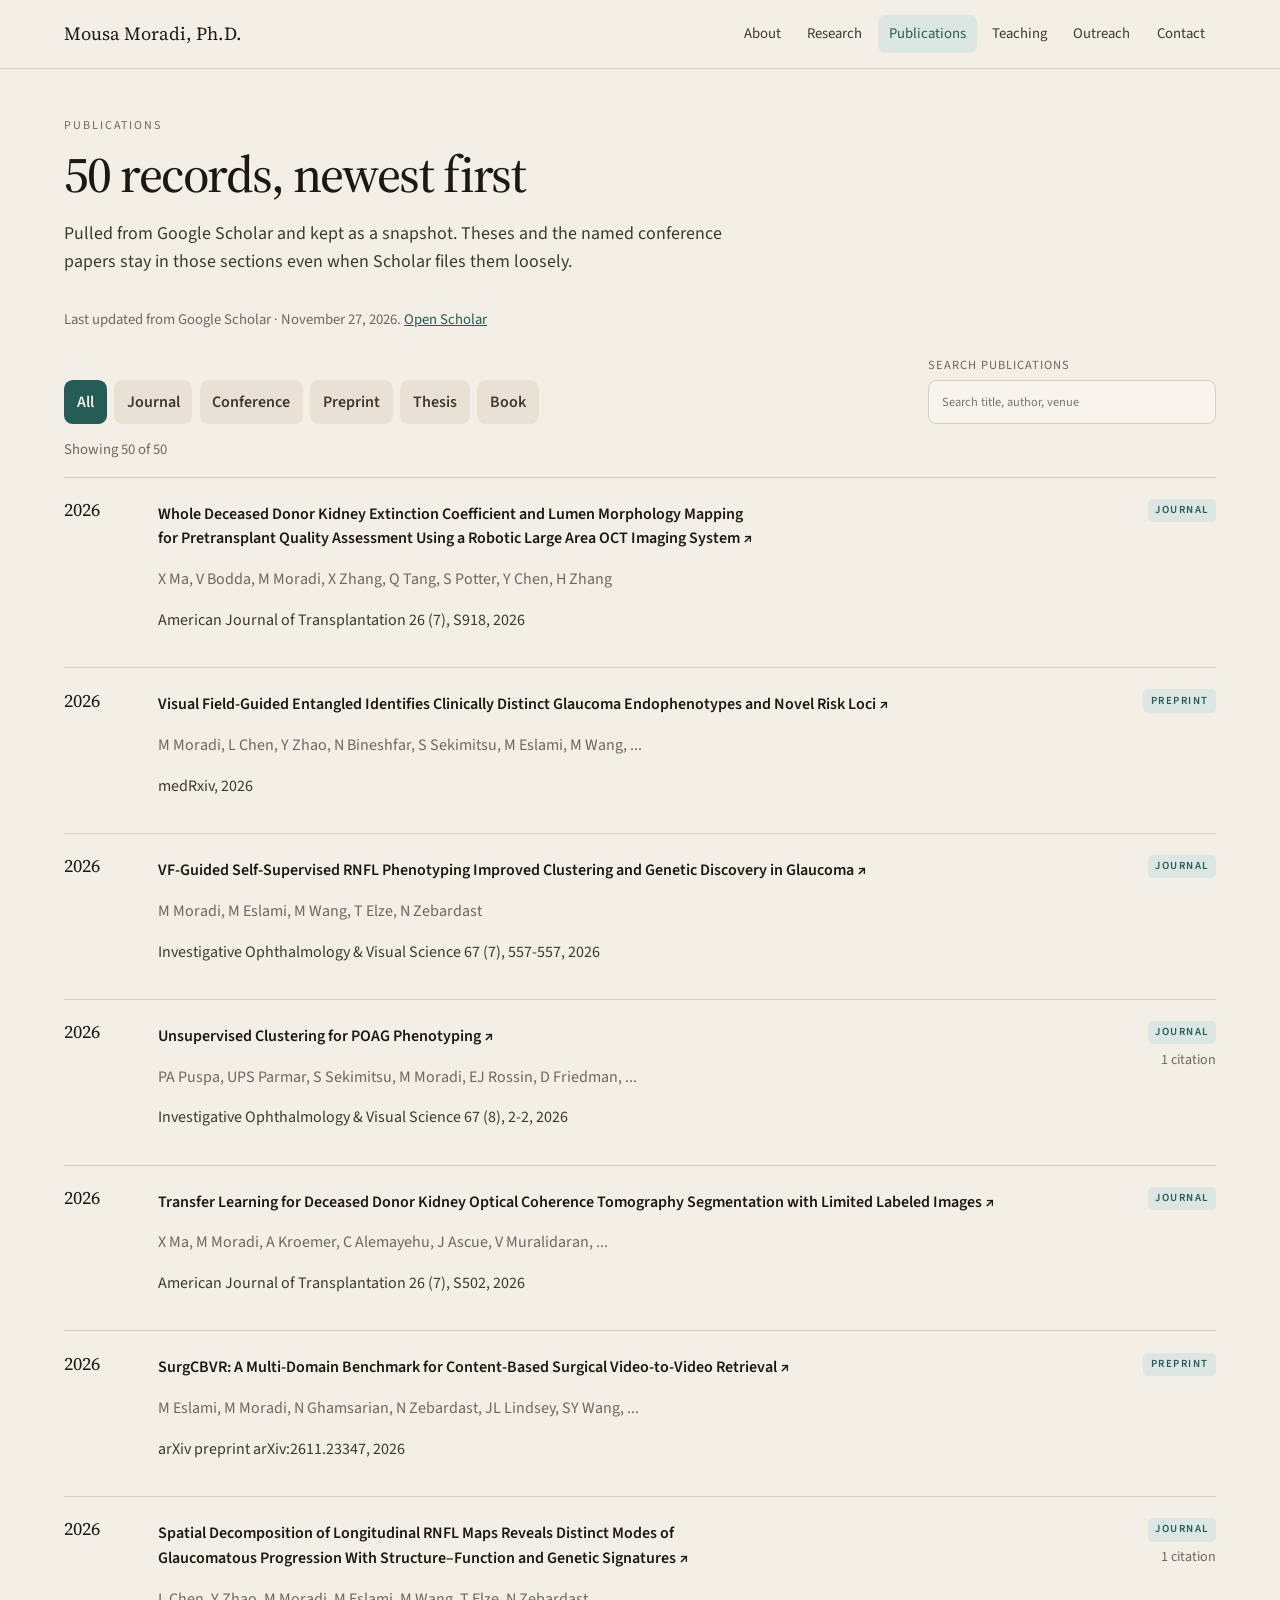
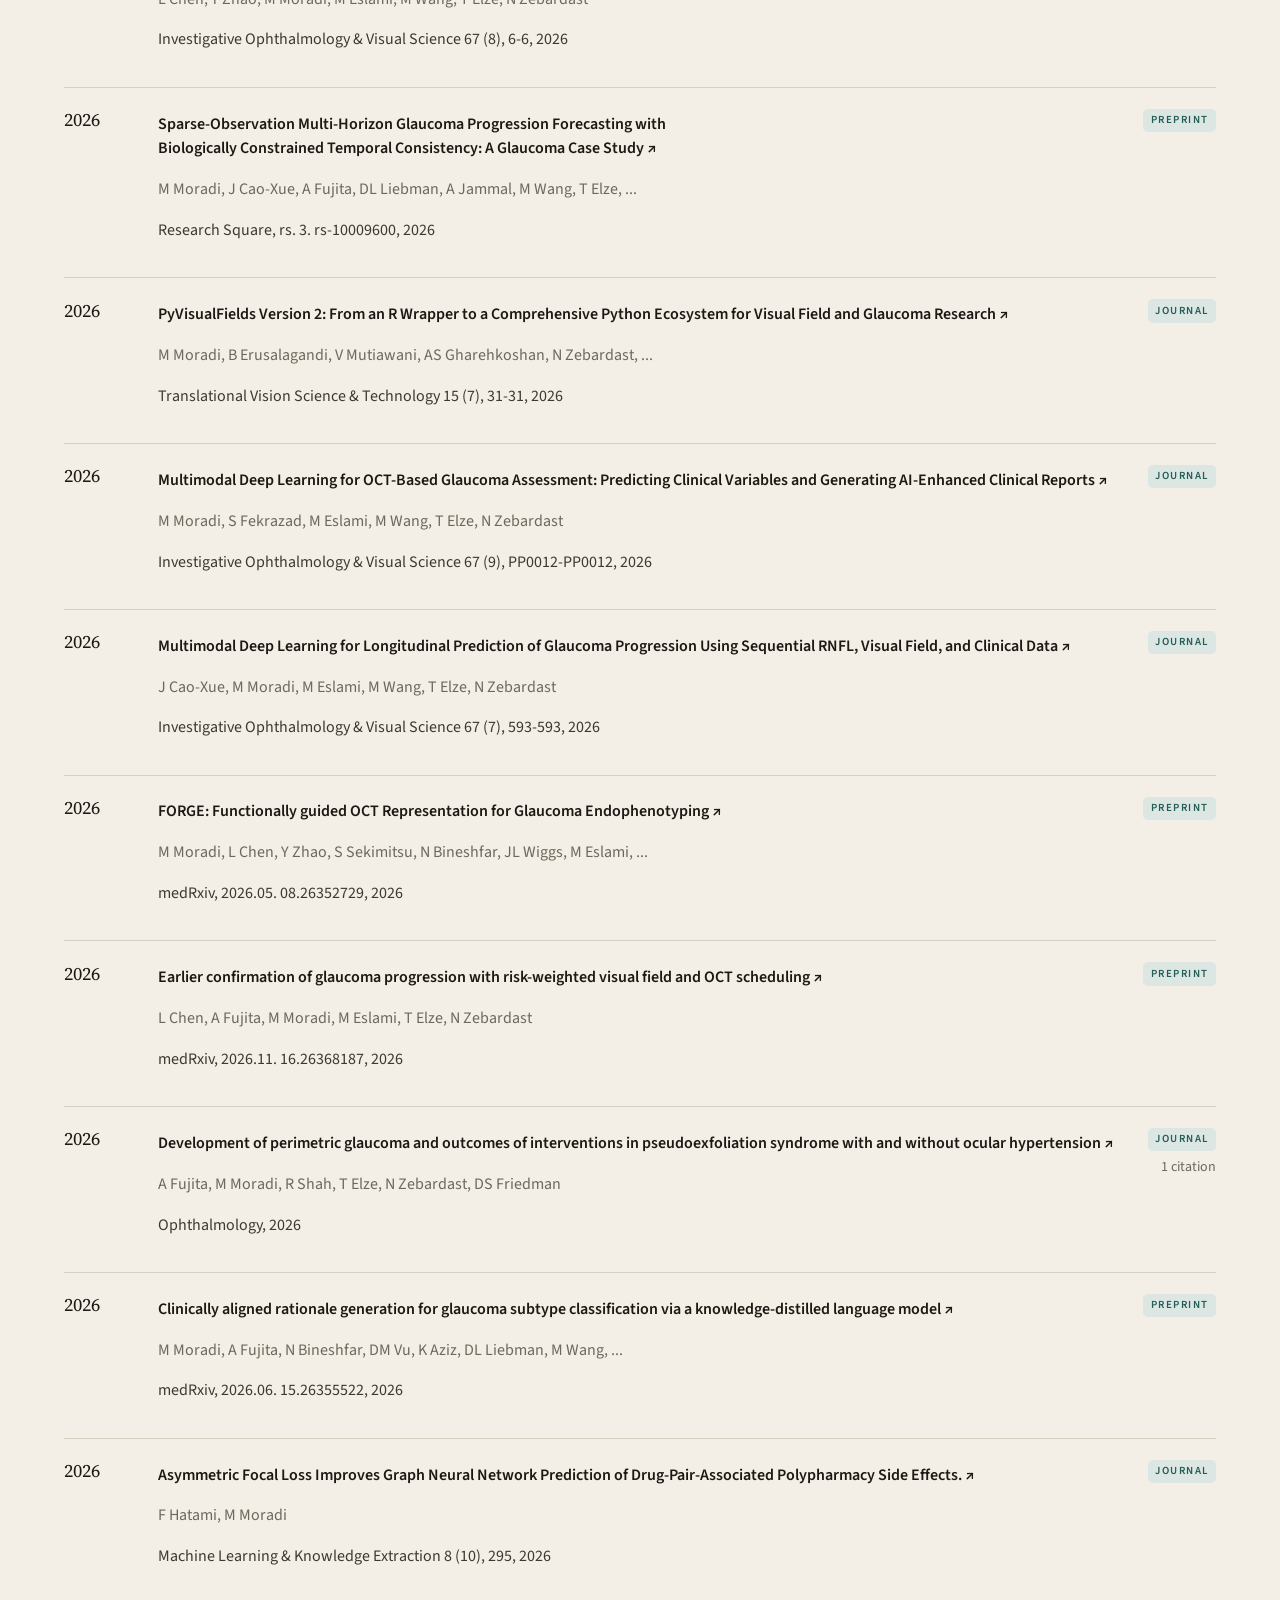
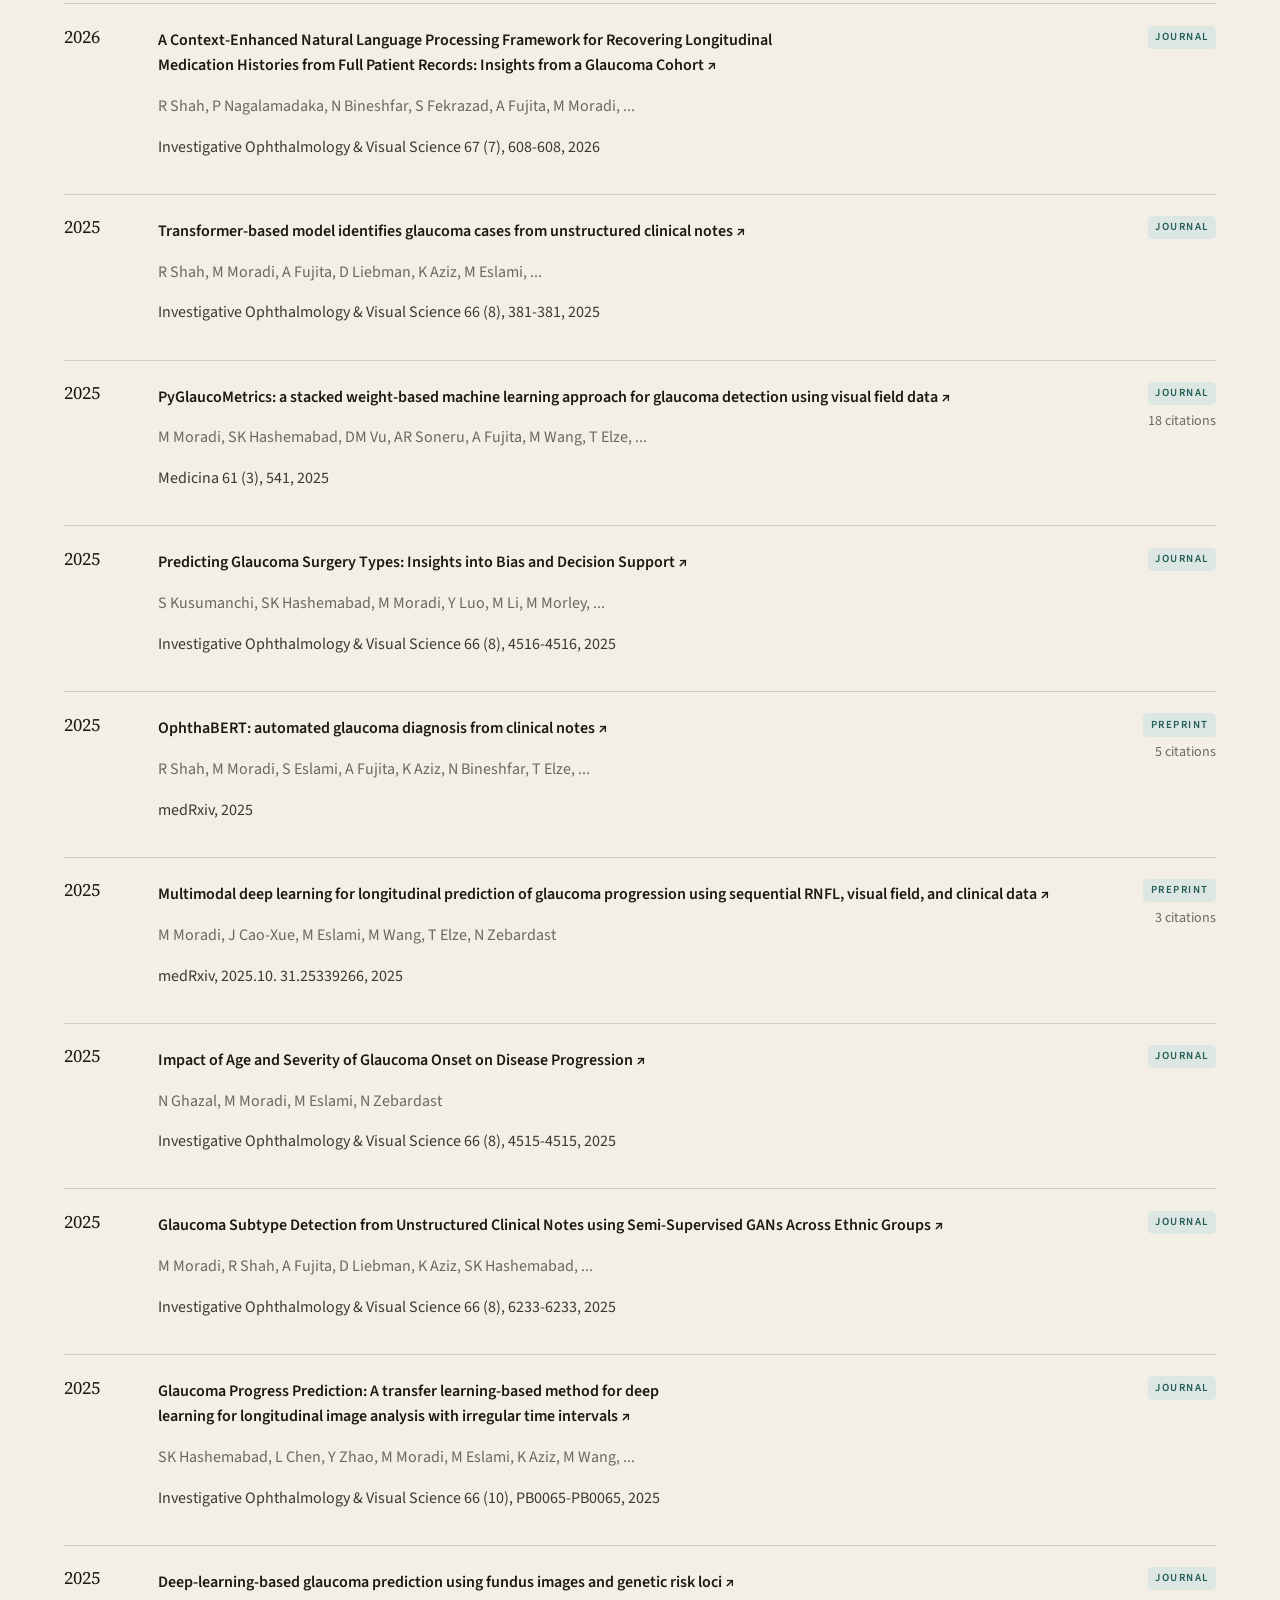
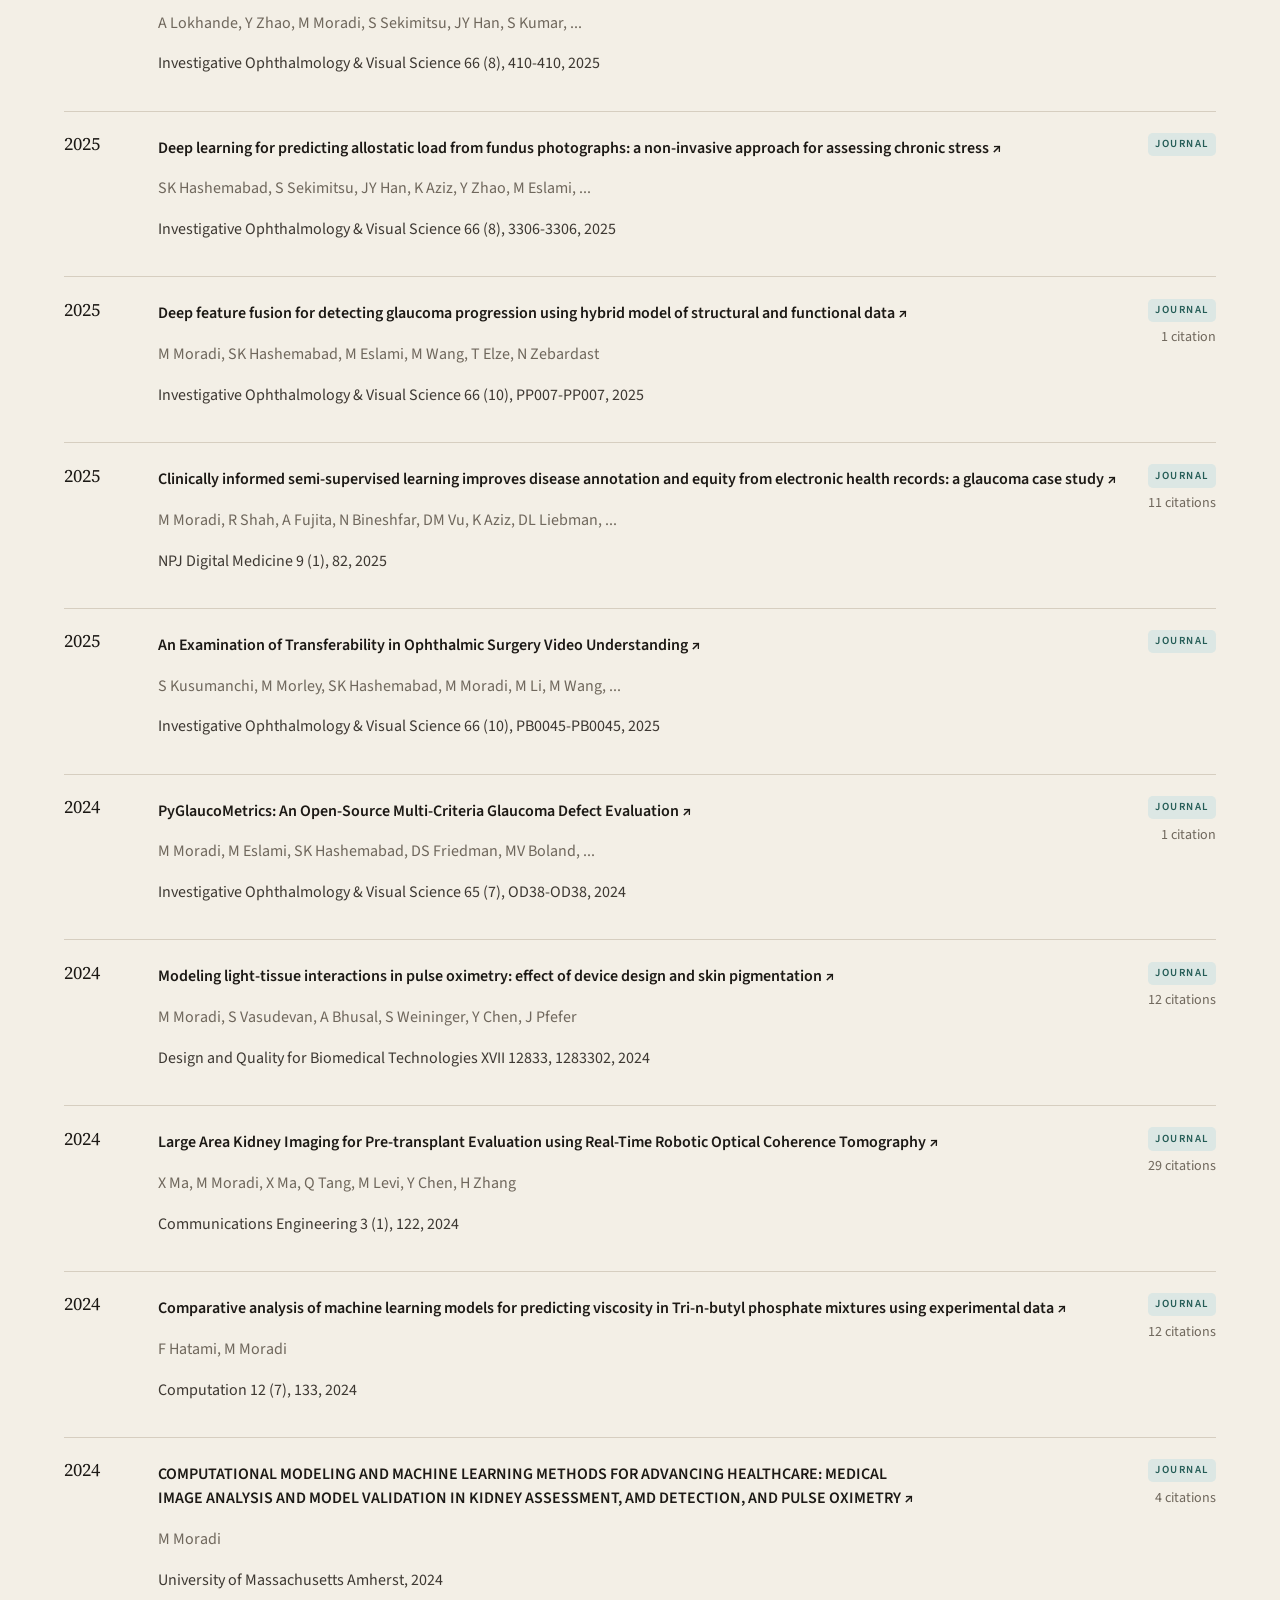
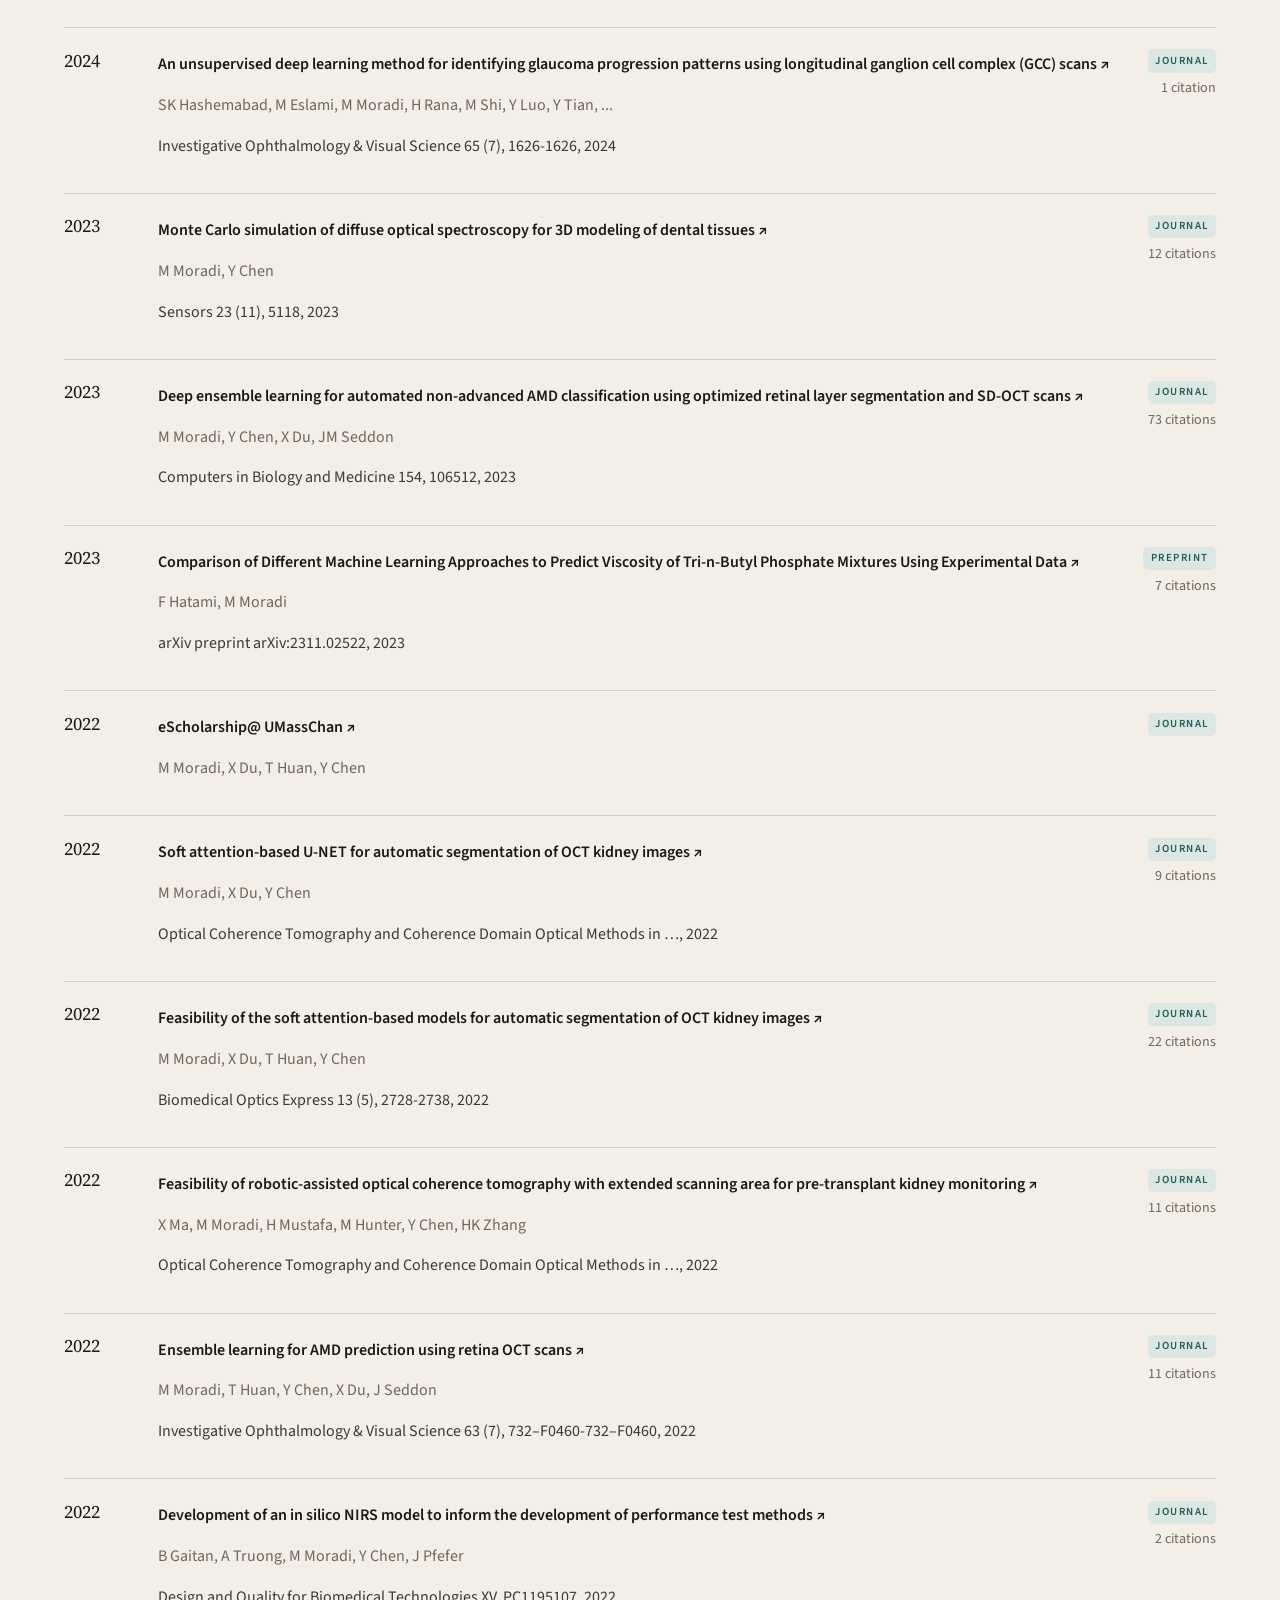
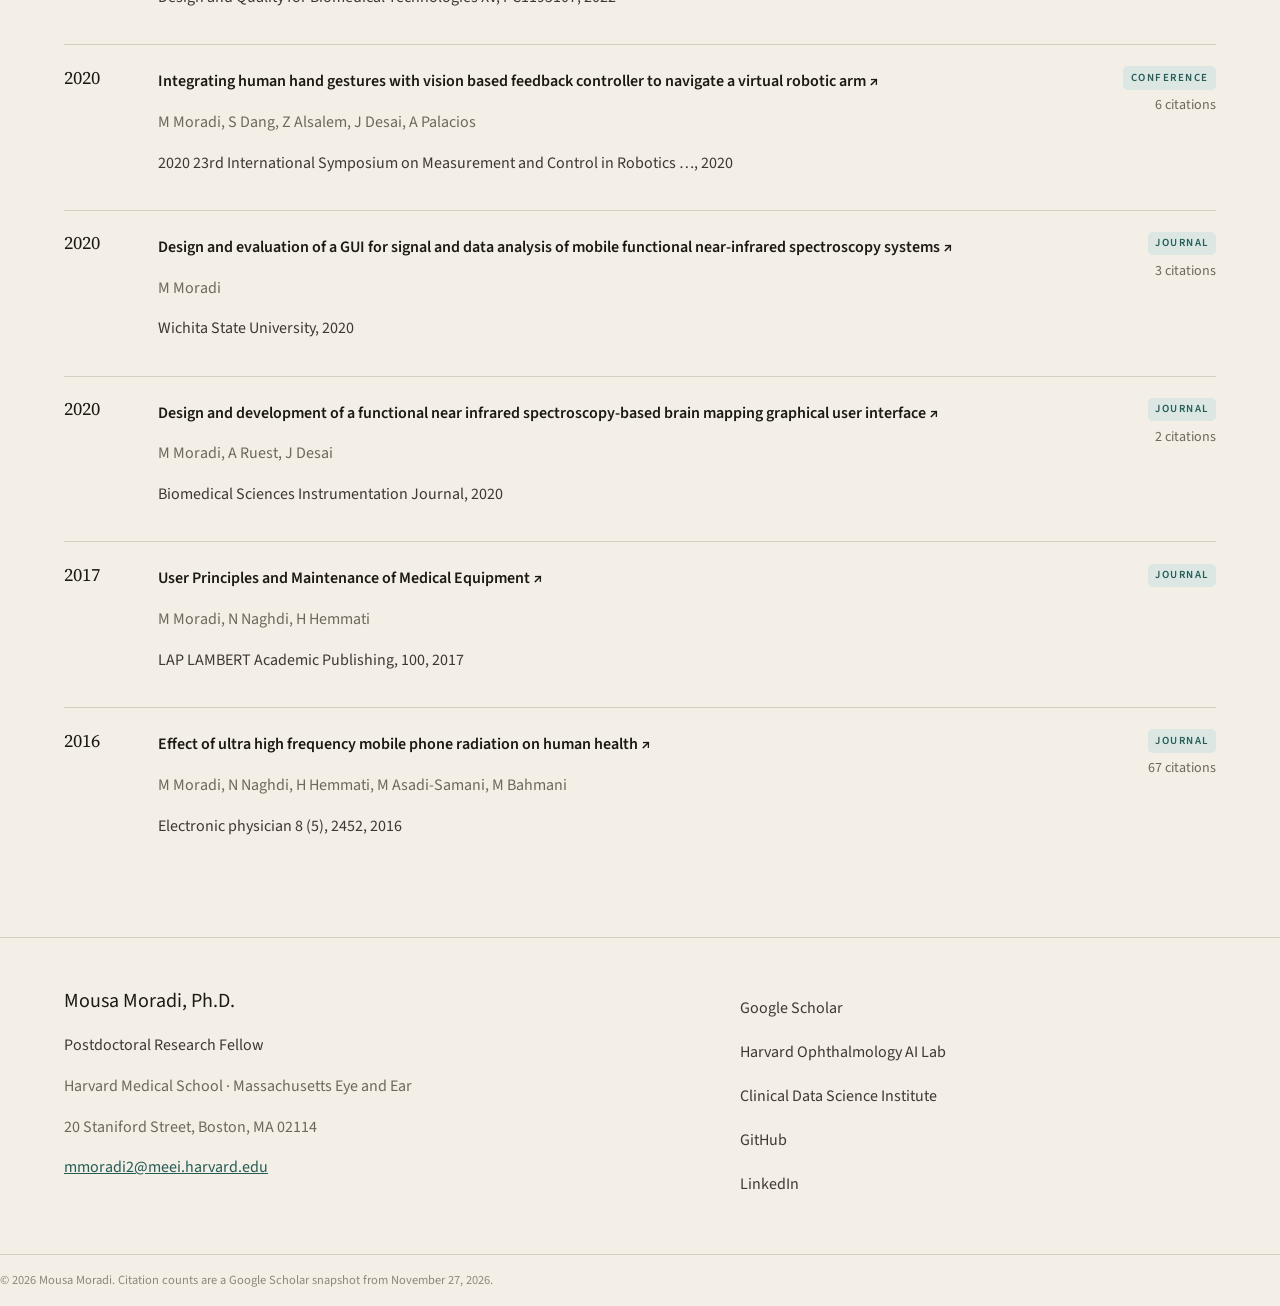
==== commit 2c27d4a7: "chore: update Google Scholar metrics" ====
--- a/publications/index.html
+++ b/publications/index.html
@@ -30,7 +30,7 @@
     <h1>50 records, newest first</h1>
     <p class="lede">Pulled from Google Scholar and kept as a snapshot. Theses and the named conference papers stay in those sections even when Scholar files them loosely.</p>
   </header>
-    <p class="scholar-note left">Last updated from Google Scholar · November 26, 2026. <a href="https://scholar.google.com/citations?user=CYKwjg4AAAAJ&amp;hl=en" target="_blank" rel="noopener noreferrer">Open Scholar</a></p>
+    <p class="scholar-note left">Last updated from Google Scholar · November 27, 2026. <a href="https://scholar.google.com/citations?user=CYKwjg4AAAAJ&amp;hl=en" target="_blank" rel="noopener noreferrer">Open Scholar</a></p>
     <div class="filters">
       <div role="tablist" aria-label="Publication type" id="filters">
         <button type="button" role="tab" aria-selected="true" data-kind="all">All</button>
@@ -59,7 +59,7 @@
       <ul class="foot-links"><li><a href="https://scholar.google.com/citations?user=CYKwjg4AAAAJ&amp;hl=en" target="_blank" rel="noopener noreferrer">Google Scholar</a></li><li><a href="https://ophai.hms.harvard.edu/team/mousa-moradi-phd/" target="_blank" rel="noopener noreferrer">Harvard Ophthalmology AI Lab</a></li><li><a href="https://datascience.meei.harvard.edu/teams/dr-mousa-moradi/" target="_blank" rel="noopener noreferrer">Clinical Data Science Institute</a></li><li><a href="https://github.com/Mousamoradi" target="_blank" rel="noopener noreferrer">GitHub</a></li><li><a href="https://www.linkedin.com/in/mousa-moradi-201263a0/" target="_blank" rel="noopener noreferrer">LinkedIn</a></li></ul>
     </div>
     <div class="fine">
-      <p class="wrap">© 2026 Mousa Moradi. Citation counts are a Google Scholar snapshot from November 26, 2026.</p>
+      <p class="wrap">© 2026 Mousa Moradi. Citation counts are a Google Scholar snapshot from November 27, 2026.</p>
     </div>
   </footer>
   <script id="papers" type="application/json">[{"id":"2026-whole-deceased-donor-kidney-extinction-coefficient-and-lumen","year":"2026","title":"Whole Deceased Donor Kidney Extinction Coefficient and Lumen Morphology Mapping for Pretransplant Quality Assessment Using a Robotic Large Area OCT Imaging System","authors":"X Ma, V Bodda, M Moradi, X Zhang, Q Tang, S Potter, Y Chen, H Zhang","venue":"American Journal of Transplantation 26 (7), S918, 2026","kind":"journal","href":"https://scholar.google.com/citations?view_op=view_citation&hl=en&user=CYKwjg4AAAAJ&pagesize=100&citation_for_view=CYKwjg4AAAAJ:O3NaXMp0MMsC"},{"id":"2026-visual-field-guided-entangled-identifies-clinically-distinct","year":"2026","title":"Visual Field-Guided Entangled Identifies Clinically Distinct Glaucoma Endophenotypes and Novel Risk Loci","authors":"M Moradi, L Chen, Y Zhao, N Bineshfar, S Sekimitsu, M Eslami, M Wang, ...","venue":"medRxiv, 2026","kind":"preprint","href":"https://scholar.google.com/citations?view_op=view_citation&hl=en&user=CYKwjg4AAAAJ&pagesize=100&citation_for_view=CYKwjg4AAAAJ:hMod-77fHWUC"},{"id":"2026-vf-guided-self-supervised-rnfl-phenotyping-improved-clusteri","year":"2026","title":"VF-Guided Self-Supervised RNFL Phenotyping Improved Clustering and Genetic Discovery in Glaucoma","authors":"M Moradi, M Eslami, M Wang, T Elze, N Zebardast","venue":"Investigative Ophthalmology & Visual Science 67 (7), 557-557, 2026","kind":"journal","href":"https://scholar.google.com/citations?view_op=view_citation&hl=en&user=CYKwjg4AAAAJ&pagesize=100&citation_for_view=CYKwjg4AAAAJ:J_g5lzvAfSwC"},{"id":"2026-unsupervised-clustering-for-poag-phenotyping","year":"2026","title":"Unsupervised Clustering for POAG Phenotyping","authors":"PA Puspa, UPS Parmar, S Sekimitsu, M Moradi, EJ Rossin, D Friedman, ...","venue":"Investigative Ophthalmology & Visual Science 67 (8), 2-2, 2026","kind":"journal","href":"https://scholar.google.com/citations?view_op=view_citation&hl=en&user=CYKwjg4AAAAJ&pagesize=100&citation_for_view=CYKwjg4AAAAJ:lSLTfruPkqcC","citations":1},{"id":"2026-transfer-learning-for-deceased-donor-kidney-optical-coherenc","year":"2026","title":"Transfer Learning for Deceased Donor Kidney Optical Coherence Tomography Segmentation with Limited Labeled Images","authors":"X Ma, M Moradi, A Kroemer, C Alemayehu, J Ascue, V Muralidaran, ...","venue":"American Journal of Transplantation 26 (7), S502, 2026","kind":"journal","href":"https://scholar.google.com/citations?view_op=view_citation&hl=en&user=CYKwjg4AAAAJ&pagesize=100&citation_for_view=CYKwjg4AAAAJ:GnPB-g6toBAC"},{"id":"2026-surgcbvr-a-multi-domain-benchmark-for-content-based-surgical","year":"2026","title":"SurgCBVR: A Multi-Domain Benchmark for Content-Based Surgical Video-to-Video Retrieval","authors":"M Eslami, M Moradi, N Ghamsarian, N Zebardast, JL Lindsey, SY Wang, ...","venue":"arXiv preprint arXiv:2611.23347, 2026","kind":"preprint","href":"https://scholar.google.com/citations?view_op=view_citation&hl=en&user=CYKwjg4AAAAJ&pagesize=100&citation_for_view=CYKwjg4AAAAJ:pqnbT2bcN3wC"},{"id":"2026-spatial-decomposition-of-longitudinal-rnfl-maps-reveals-dist","year":"2026","title":"Spatial Decomposition of Longitudinal RNFL Maps Reveals Distinct Modes of Glaucomatous Progression With Structure–Function and Genetic Signatures","authors":"L Chen, Y Zhao, M Moradi, M Eslami, M Wang, T Elze, N Zebardast","venue":"Investigative Ophthalmology & Visual Science 67 (8), 6-6, 2026","kind":"journal","href":"https://scholar.google.com/citations?view_op=view_citation&hl=en&user=CYKwjg4AAAAJ&pagesize=100&citation_for_view=CYKwjg4AAAAJ:blknAaTinKkC","citations":1},{"id":"2026-sparse-observation-multi-horizon-glaucoma-progression-foreca","year":"2026","title":"Sparse-Observation Multi-Horizon Glaucoma Progression Forecasting with Biologically Constrained Temporal Consistency: A Glaucoma Case Study","authors":"M Moradi, J Cao-Xue, A Fujita, DL Liebman, A Jammal, M Wang, T Elze, ...","venue":"Research Square, rs. 3. rs-10009600, 2026","kind":"preprint","href":"https://scholar.google.com/citations?view_op=view_citation&hl=en&user=CYKwjg4AAAAJ&pagesize=100&citation_for_view=CYKwjg4AAAAJ:ns9cj8rnVeAC"},{"id":"2026-pyvisualfields-version-2-from-an-r-wrapper-to-a-comprehensiv","year":"2026","title":"PyVisualFields Version 2: From an R Wrapper to a Comprehensive Python Ecosystem for Visual Field and Glaucoma Research","authors":"M Moradi, B Erusalagandi, V Mutiawani, AS Gharehkoshan, N Zebardast, ...","venue":"Translational Vision Science & Technology 15 (7), 31-31, 2026","kind":"journal","href":"https://scholar.google.com/citations?view_op=view_citation&hl=en&user=CYKwjg4AAAAJ&pagesize=100&citation_for_view=CYKwjg4AAAAJ:2P1L_qKh6hAC"},{"id":"2026-multimodal-deep-learning-for-oct-based-glaucoma-assessment-p","year":"2026","title":"Multimodal Deep Learning for OCT-Based Glaucoma Assessment: Predicting Clinical Variables and Generating AI-Enhanced Clinical Reports","authors":"M Moradi, S Fekrazad, M Eslami, M Wang, T Elze, N Zebardast","venue":"Investigative Ophthalmology & Visual Science 67 (9), PP0012-PP0012, 2026","kind":"journal","href":"https://scholar.google.com/citations?view_op=view_citation&hl=en&user=CYKwjg4AAAAJ&pagesize=100&citation_for_view=CYKwjg4AAAAJ:35N4QoGY0k4C"},{"id":"2026-multimodal-deep-learning-for-longitudinal-prediction-of-glau","year":"2026","title":"Multimodal Deep Learning for Longitudinal Prediction of Glaucoma Progression Using Sequential RNFL, Visual Field, and Clinical Data","authors":"J Cao-Xue, M Moradi, M Eslami, M Wang, T Elze, N Zebardast","venue":"Investigative Ophthalmology & Visual Science 67 (7), 593-593, 2026","kind":"journal","href":"https://scholar.google.com/citations?view_op=view_citation&hl=en&user=CYKwjg4AAAAJ&pagesize=100&citation_for_view=CYKwjg4AAAAJ:RGFaLdJalmkC"},{"id":"2026-forge-functionally-guided-oct-representation-for-glaucoma-en","year":"2026","title":"FORGE: Functionally guided OCT Representation for Glaucoma Endophenotyping","authors":"M Moradi, L Chen, Y Zhao, S Sekimitsu, N Bineshfar, JL Wiggs, M Eslami, ...","venue":"medRxiv, 2026.05. 08.26352729, 2026","kind":"preprint","href":"https://scholar.google.com/citations?view_op=view_citation&hl=en&user=CYKwjg4AAAAJ&pagesize=100&citation_for_view=CYKwjg4AAAAJ:BqipwSGYUEgC"},{"id":"2026-earlier-confirmation-of-glaucoma-progression-with-risk-weigh","year":"2026","title":"Earlier confirmation of glaucoma progression with risk-weighted visual field and OCT scheduling","authors":"L Chen, A Fujita, M Moradi, M Eslami, T Elze, N Zebardast","venue":"medRxiv, 2026.11. 16.26368187, 2026","kind":"preprint","href":"https://scholar.google.com/citations?view_op=view_citation&hl=en&user=CYKwjg4AAAAJ&pagesize=100&citation_for_view=CYKwjg4AAAAJ:g5m5HwL7SMYC"},{"id":"2026-development-of-perimetric-glaucoma-and-outcomes-of-intervent","year":"2026","title":"Development of perimetric glaucoma and outcomes of interventions in pseudoexfoliation syndrome with and without ocular hypertension","authors":"A Fujita, M Moradi, R Shah, T Elze, N Zebardast, DS Friedman","venue":"Ophthalmology, 2026","kind":"journal","href":"https://scholar.google.com/citations?view_op=view_citation&hl=en&user=CYKwjg4AAAAJ&pagesize=100&citation_for_view=CYKwjg4AAAAJ:JV2RwH3_ST0C","citations":1},{"id":"2026-clinically-aligned-rationale-generation-for-glaucoma-subtype","year":"2026","title":"Clinically aligned rationale generation for glaucoma subtype classification via a knowledge-distilled language model","authors":"M Moradi, A Fujita, N Bineshfar, DM Vu, K Aziz, DL Liebman, M Wang, ...","venue":"medRxiv, 2026.06. 15.26355522, 2026","kind":"preprint","href":"https://scholar.google.com/citations?view_op=view_citation&hl=en&user=CYKwjg4AAAAJ&pagesize=100&citation_for_view=CYKwjg4AAAAJ:RYcK_YlVTxYC"},{"id":"2026-asymmetric-focal-loss-improves-graph-neural-network-predicti","year":"2026","title":"Asymmetric Focal Loss Improves Graph Neural Network Prediction of Drug-Pair-Associated Polypharmacy Side Effects.","authors":"F Hatami, M Moradi","venue":"Machine Learning & Knowledge Extraction 8 (10), 295, 2026","kind":"journal","href":"https://scholar.google.com/citations?view_op=view_citation&hl=en&user=CYKwjg4AAAAJ&pagesize=100&citation_for_view=CYKwjg4AAAAJ:M05iB0D1s5AC"},{"id":"2026-a-context-enhanced-natural-language-processing-framework-for","year":"2026","title":"A Context-Enhanced Natural Language Processing Framework for Recovering Longitudinal Medication Histories from Full Patient Records: Insights from a Glaucoma Cohort","authors":"R Shah, P Nagalamadaka, N Bineshfar, S Fekrazad, A Fujita, M Moradi, ...","venue":"Investigative Ophthalmology & Visual Science 67 (7), 608-608, 2026","kind":"journal","href":"https://scholar.google.com/citations?view_op=view_citation&hl=en&user=CYKwjg4AAAAJ&pagesize=100&citation_for_view=CYKwjg4AAAAJ:NaGl4SEjCO4C"},{"id":"2025-transformer-based-model-identifies-glaucoma-cases-from-unstr","year":"2025","title":"Transformer-based model identifies glaucoma cases from unstructured clinical notes","authors":"R Shah, M Moradi, A Fujita, D Liebman, K Aziz, M Eslami, ...","venue":"Investigative Ophthalmology & Visual Science 66 (8), 381-381, 2025","kind":"journal","href":"https://scholar.google.com/citations?view_op=view_citation&hl=en&user=CYKwjg4AAAAJ&pagesize=100&citation_for_view=CYKwjg4AAAAJ:_Qo2XoVZTnwC"},{"id":"2025-pyglaucometrics-a-stacked-weight-based-machine-learning-appr","year":"2025","title":"PyGlaucoMetrics: a stacked weight-based machine learning approach for glaucoma detection using visual field data","authors":"M Moradi, SK Hashemabad, DM Vu, AR Soneru, A Fujita, M Wang, T Elze, ...","venue":"Medicina 61 (3), 541, 2025","kind":"journal","href":"https://scholar.google.com/citations?view_op=view_citation&hl=en&user=CYKwjg4AAAAJ&pagesize=100&citation_for_view=CYKwjg4AAAAJ:mB3voiENLucC","citations":18},{"id":"2025-predicting-glaucoma-surgery-types-insights-into-bias-and-dec","year":"2025","title":"Predicting Glaucoma Surgery Types: Insights into Bias and Decision Support","authors":"S Kusumanchi, SK Hashemabad, M Moradi, Y Luo, M Li, M Morley, ...","venue":"Investigative Ophthalmology & Visual Science 66 (8), 4516-4516, 2025","kind":"journal","href":"https://scholar.google.com/citations?view_op=view_citation&hl=en&user=CYKwjg4AAAAJ&pagesize=100&citation_for_view=CYKwjg4AAAAJ:TQgYirikUcIC"},{"id":"2025-ophthabert-automated-glaucoma-diagnosis-from-clinical-notes","year":"2025","title":"OphthaBERT: automated glaucoma diagnosis from clinical notes","authors":"R Shah, M Moradi, S Eslami, A Fujita, K Aziz, N Bineshfar, T Elze, ...","venue":"medRxiv, 2025","kind":"preprint","href":"https://scholar.google.com/citations?view_op=view_citation&hl=en&user=CYKwjg4AAAAJ&pagesize=100&citation_for_view=CYKwjg4AAAAJ:HDshCWvjkbEC","citations":5},{"id":"2025-multimodal-deep-learning-for-longitudinal-prediction-of-glau","year":"2025","title":"Multimodal deep learning for longitudinal prediction of glaucoma progression using sequential RNFL, visual field, and clinical data","authors":"M Moradi, J Cao-Xue, M Eslami, M Wang, T Elze, N Zebardast","venue":"medRxiv, 2025.10. 31.25339266, 2025","kind":"preprint","href":"https://scholar.google.com/citations?view_op=view_citation&hl=en&user=CYKwjg4AAAAJ&pagesize=100&citation_for_view=CYKwjg4AAAAJ:maZDTaKrznsC","citations":3},{"id":"2025-impact-of-age-and-severity-of-glaucoma-onset-on-disease-prog","year":"2025","title":"Impact of Age and Severity of Glaucoma Onset on Disease Progression","authors":"N Ghazal, M Moradi, M Eslami, N Zebardast","venue":"Investigative Ophthalmology & Visual Science 66 (8), 4515-4515, 2025","kind":"journal","href":"https://scholar.google.com/citations?view_op=view_citation&hl=en&user=CYKwjg4AAAAJ&pagesize=100&citation_for_view=CYKwjg4AAAAJ:R3hNpaxXUhUC"},{"id":"2025-glaucoma-subtype-detection-from-unstructured-clinical-notes-","year":"2025","title":"Glaucoma Subtype Detection from Unstructured Clinical Notes using Semi-Supervised GANs Across Ethnic Groups","authors":"M Moradi, R Shah, A Fujita, D Liebman, K Aziz, SK Hashemabad, ...","venue":"Investigative Ophthalmology & Visual Science 66 (8), 6233-6233, 2025","kind":"journal","href":"https://scholar.google.com/citations?view_op=view_citation&hl=en&user=CYKwjg4AAAAJ&pagesize=100&citation_for_view=CYKwjg4AAAAJ:RHpTSmoSYBkC"},{"id":"2025-glaucoma-progress-prediction-a-transfer-learning-based-metho","year":"2025","title":"Glaucoma Progress Prediction: A transfer learning-based method for deep learning for longitudinal image analysis with irregular time intervals","authors":"SK Hashemabad, L Chen, Y Zhao, M Moradi, M Eslami, K Aziz, M Wang, ...","venue":"Investigative Ophthalmology & Visual Science 66 (10), PB0065-PB0065, 2025","kind":"journal","href":"https://scholar.google.com/citations?view_op=view_citation&hl=en&user=CYKwjg4AAAAJ&pagesize=100&citation_for_view=CYKwjg4AAAAJ:j3f4tGmQtD8C"},{"id":"2025-deep-learning-based-glaucoma-prediction-using-fundus-images-","year":"2025","title":"Deep-learning-based glaucoma prediction using fundus images and genetic risk loci","authors":"A Lokhande, Y Zhao, M Moradi, S Sekimitsu, JY Han, S Kumar, ...","venue":"Investigative Ophthalmology & Visual Science 66 (8), 410-410, 2025","kind":"journal","href":"https://scholar.google.com/citations?view_op=view_citation&hl=en&user=CYKwjg4AAAAJ&pagesize=100&citation_for_view=CYKwjg4AAAAJ:e5wmG9Sq2KIC"},{"id":"2025-deep-learning-for-predicting-allostatic-load-from-fundus-pho","year":"2025","title":"Deep learning for predicting allostatic load from fundus photographs: a non-invasive approach for assessing chronic stress","authors":"SK Hashemabad, S Sekimitsu, JY Han, K Aziz, Y Zhao, M Eslami, ...","venue":"Investigative Ophthalmology & Visual Science 66 (8), 3306-3306, 2025","kind":"journal","href":"https://scholar.google.com/citations?view_op=view_citation&hl=en&user=CYKwjg4AAAAJ&pagesize=100&citation_for_view=CYKwjg4AAAAJ:4JMBOYKVnBMC"},{"id":"2025-deep-feature-fusion-for-detecting-glaucoma-progression-using","year":"2025","title":"Deep feature fusion for detecting glaucoma progression using hybrid model of structural and functional data","authors":"M Moradi, SK Hashemabad, M Eslami, M Wang, T Elze, N Zebardast","venue":"Investigative Ophthalmology & Visual Science 66 (10), PP007-PP007, 2025","kind":"journal","href":"https://scholar.google.com/citations?view_op=view_citation&hl=en&user=CYKwjg4AAAAJ&pagesize=100&citation_for_view=CYKwjg4AAAAJ:r0BpntZqJG4C","citations":1},{"id":"2025-clinically-informed-semi-supervised-learning-improves-diseas","year":"2025","title":"Clinically informed semi-supervised learning improves disease annotation and equity from electronic health records: a glaucoma case study","authors":"M Moradi, R Shah, A Fujita, N Bineshfar, DM Vu, K Aziz, DL Liebman, ...","venue":"NPJ Digital Medicine 9 (1), 82, 2025","kind":"journal","href":"https://scholar.google.com/citations?view_op=view_citation&hl=en&user=CYKwjg4AAAAJ&pagesize=100&citation_for_view=CYKwjg4AAAAJ:TFP_iSt0sucC","citations":11},{"id":"2025-an-examination-of-transferability-in-ophthalmic-surgery-vide","year":"2025","title":"An Examination of Transferability in Ophthalmic Surgery Video Understanding","authors":"S Kusumanchi, M Morley, SK Hashemabad, M Moradi, M Li, M Wang, ...","venue":"Investigative Ophthalmology & Visual Science 66 (10), PB0045-PB0045, 2025","kind":"journal","href":"https://scholar.google.com/citations?view_op=view_citation&hl=en&user=CYKwjg4AAAAJ&pagesize=100&citation_for_view=CYKwjg4AAAAJ:iH-uZ7U-co4C"},{"id":"2024-pyglaucometrics-an-open-source-multi-criteria-glaucoma-defec","year":"2024","title":"PyGlaucoMetrics: An Open-Source Multi-Criteria Glaucoma Defect Evaluation","authors":"M Moradi, M Eslami, SK Hashemabad, DS Friedman, MV Boland, ...","venue":"Investigative Ophthalmology & Visual Science 65 (7), OD38-OD38, 2024","kind":"journal","href":"https://scholar.google.com/citations?view_op=view_citation&hl=en&user=CYKwjg4AAAAJ&pagesize=100&citation_for_view=CYKwjg4AAAAJ:qUcmZB5y_30C","citations":1},{"id":"2024-modeling-light-tissue-interactions-in-pulse-oximetry-effect-","year":"2024","title":"Modeling light-tissue interactions in pulse oximetry: effect of device design and skin pigmentation","authors":"M Moradi, S Vasudevan, A Bhusal, S Weininger, Y Chen, J Pfefer","venue":"Design and Quality for Biomedical Technologies XVII 12833, 1283302, 2024","kind":"journal","href":"https://scholar.google.com/citations?view_op=view_citation&hl=en&user=CYKwjg4AAAAJ&pagesize=100&citation_for_view=CYKwjg4AAAAJ:L8Ckcad2t8MC","citations":12},{"id":"2024-large-area-kidney-imaging-for-pre-transplant-evaluation-usin","year":"2024","title":"Large Area Kidney Imaging for Pre-transplant Evaluation using Real-Time Robotic Optical Coherence Tomography","authors":"X Ma, M Moradi, X Ma, Q Tang, M Levi, Y Chen, H Zhang","venue":"Communications Engineering 3 (1), 122, 2024","kind":"journal","href":"https://scholar.google.com/citations?view_op=view_citation&hl=en&user=CYKwjg4AAAAJ&pagesize=100&citation_for_view=CYKwjg4AAAAJ:dhFuZR0502QC","citations":29},{"id":"2024-comparative-analysis-of-machine-learning-models-for-predicti","year":"2024","title":"Comparative analysis of machine learning models for predicting viscosity in Tri-n-butyl phosphate mixtures using experimental data","authors":"F Hatami, M Moradi","venue":"Computation 12 (7), 133, 2024","kind":"journal","href":"https://scholar.google.com/citations?view_op=view_citation&hl=en&user=CYKwjg4AAAAJ&pagesize=100&citation_for_view=CYKwjg4AAAAJ:IWHjjKOFINEC","citations":12},{"id":"2024-computational-modeling-and-machine-learning-methods-for-adva","year":"2024","title":"COMPUTATIONAL MODELING AND MACHINE LEARNING METHODS FOR ADVANCING HEALTHCARE: MEDICAL IMAGE ANALYSIS AND MODEL VALIDATION IN KIDNEY ASSESSMENT, AMD DETECTION, AND PULSE OXIMETRY","authors":"M Moradi","venue":"University of Massachusetts Amherst, 2024","kind":"journal","href":"https://scholar.google.com/citations?view_op=view_citation&hl=en&user=CYKwjg4AAAAJ&pagesize=100&citation_for_view=CYKwjg4AAAAJ:-f6ydRqryjwC","citations":4},{"id":"2024-an-unsupervised-deep-learning-method-for-identifying-glaucom","year":"2024","title":"An unsupervised deep learning method for identifying glaucoma progression patterns using longitudinal ganglion cell complex (GCC) scans","authors":"SK Hashemabad, M Eslami, M Moradi, H Rana, M Shi, Y Luo, Y Tian, ...","venue":"Investigative Ophthalmology & Visual Science 65 (7), 1626-1626, 2024","kind":"journal","href":"https://scholar.google.com/citations?view_op=view_citation&hl=en&user=CYKwjg4AAAAJ&pagesize=100&citation_for_view=CYKwjg4AAAAJ:ZeXyd9-uunAC","citations":1},{"id":"2023-monte-carlo-simulation-of-diffuse-optical-spectroscopy-for-3","year":"2023","title":"Monte Carlo simulation of diffuse optical spectroscopy for 3D modeling of dental tissues","authors":"M Moradi, Y Chen","venue":"Sensors 23 (11), 5118, 2023","kind":"journal","href":"https://scholar.google.com/citations?view_op=view_citation&hl=en&user=CYKwjg4AAAAJ&pagesize=100&citation_for_view=CYKwjg4AAAAJ:9ZlFYXVOiuMC","citations":12},{"id":"2023-deep-ensemble-learning-for-automated-non-advanced-amd-classi","year":"2023","title":"Deep ensemble learning for automated non-advanced AMD classification using optimized retinal layer segmentation and SD-OCT scans","authors":"M Moradi, Y Chen, X Du, JM Seddon","venue":"Computers in Biology and Medicine 154, 106512, 2023","kind":"journal","href":"https://scholar.google.com/citations?view_op=view_citation&hl=en&user=CYKwjg4AAAAJ&pagesize=100&citation_for_view=CYKwjg4AAAAJ:aqlVkmm33-oC","citations":73},{"id":"2023-comparison-of-different-machine-learning-approaches-to-predi","year":"2023","title":"Comparison of Different Machine Learning Approaches to Predict Viscosity of Tri-n-Butyl Phosphate Mixtures Using Experimental Data","authors":"F Hatami, M Moradi","venue":"arXiv preprint arXiv:2311.02522, 2023","kind":"preprint","href":"https://scholar.google.com/citations?view_op=view_citation&hl=en&user=CYKwjg4AAAAJ&pagesize=100&citation_for_view=CYKwjg4AAAAJ:7PzlFSSx8tAC","citations":7},{"id":"2022-escholarship-umasschan","year":"2022","title":"eScholarship@ UMassChan","authors":"M Moradi, X Du, T Huan, Y Chen","venue":"","kind":"journal","href":"https://scholar.google.com/citations?view_op=view_citation&hl=en&user=CYKwjg4AAAAJ&pagesize=100&citation_for_view=CYKwjg4AAAAJ:70eg2SAEIzsC"},{"id":"2022-soft-attention-based-u-net-for-automatic-segmentation-of-oct","year":"2022","title":"Soft attention-based U-NET for automatic segmentation of OCT kidney images","authors":"M Moradi, X Du, Y Chen","venue":"Optical Coherence Tomography and Coherence Domain Optical Methods in …, 2022","kind":"journal","href":"https://scholar.google.com/citations?view_op=view_citation&hl=en&user=CYKwjg4AAAAJ&pagesize=100&citation_for_view=CYKwjg4AAAAJ:0EnyYjriUFMC","citations":9},{"id":"2022-feasibility-of-the-soft-attention-based-models-for-automatic","year":"2022","title":"Feasibility of the soft attention-based models for automatic segmentation of OCT kidney images","authors":"M Moradi, X Du, T Huan, Y Chen","venue":"Biomedical Optics Express 13 (5), 2728-2738, 2022","kind":"journal","href":"https://scholar.google.com/citations?view_op=view_citation&hl=en&user=CYKwjg4AAAAJ&pagesize=100&citation_for_view=CYKwjg4AAAAJ:Wp0gIr-vW9MC","citations":22},{"id":"2022-feasibility-of-robotic-assisted-optical-coherence-tomography","year":"2022","title":"Feasibility of robotic-assisted optical coherence tomography with extended scanning area for pre-transplant kidney monitoring","authors":"X Ma, M Moradi, H Mustafa, M Hunter, Y Chen, HK Zhang","venue":"Optical Coherence Tomography and Coherence Domain Optical Methods in …, 2022","kind":"journal","href":"https://scholar.google.com/citations?view_op=view_citation&hl=en&user=CYKwjg4AAAAJ&pagesize=100&citation_for_view=CYKwjg4AAAAJ:hqOjcs7Dif8C","citations":11},{"id":"2022-ensemble-learning-for-amd-prediction-using-retina-oct-scans","year":"2022","title":"Ensemble learning for AMD prediction using retina OCT scans","authors":"M Moradi, T Huan, Y Chen, X Du, J Seddon","venue":"Investigative Ophthalmology & Visual Science 63 (7), 732–F0460-732–F0460, 2022","kind":"journal","href":"https://scholar.google.com/citations?view_op=view_citation&hl=en&user=CYKwjg4AAAAJ&pagesize=100&citation_for_view=CYKwjg4AAAAJ:MXK_kJrjxJIC","citations":11},{"id":"2022-development-of-an-in-silico-nirs-model-to-inform-the-develop","year":"2022","title":"Development of an in silico NIRS model to inform the development of performance test methods","authors":"B Gaitan, A Truong, M Moradi, Y Chen, J Pfefer","venue":"Design and Quality for Biomedical Technologies XV, PC1195107, 2022","kind":"journal","href":"https://scholar.google.com/citations?view_op=view_citation&hl=en&user=CYKwjg4AAAAJ&pagesize=100&citation_for_view=CYKwjg4AAAAJ:Se3iqnhoufwC","citations":2},{"id":"2020-integrating-human-hand-gestures-with-vision-based-feedback-c","year":"2020","title":"Integrating human hand gestures with vision based feedback controller to navigate a virtual robotic arm","authors":"M Moradi, S Dang, Z Alsalem, J Desai, A Palacios","venue":"2020 23rd International Symposium on Measurement and Control in Robotics …, 2020","kind":"conference","href":"https://scholar.google.com/citations?view_op=view_citation&hl=en&user=CYKwjg4AAAAJ&pagesize=100&citation_for_view=CYKwjg4AAAAJ:YsMSGLbcyi4C","citations":6},{"id":"2020-design-and-evaluation-of-a-gui-for-signal-and-data-analysis-","year":"2020","title":"Design and evaluation of a GUI for signal and data analysis of mobile functional near-infrared spectroscopy systems","authors":"M Moradi","venue":"Wichita State University, 2020","kind":"journal","href":"https://scholar.google.com/citations?view_op=view_citation&hl=en&user=CYKwjg4AAAAJ&pagesize=100&citation_for_view=CYKwjg4AAAAJ:UebtZRa9Y70C","citations":3},{"id":"2020-design-and-development-of-a-functional-near-infrared-spectro","year":"2020","title":"Design and development of a functional near infrared spectroscopy-based brain mapping graphical user interface","authors":"M Moradi, A Ruest, J Desai","venue":"Biomedical Sciences Instrumentation Journal, 2020","kind":"journal","href":"https://scholar.google.com/citations?view_op=view_citation&hl=en&user=CYKwjg4AAAAJ&pagesize=100&citation_for_view=CYKwjg4AAAAJ:eQOLeE2rZwMC","citations":2},{"id":"2017-user-principles-and-maintenance-of-medical-equipment","year":"2017","title":"User Principles and Maintenance of Medical Equipment","authors":"M Moradi, N Naghdi, H Hemmati","venue":"LAP LAMBERT Academic Publishing, 100, 2017","kind":"journal","href":"https://scholar.google.com/citations?view_op=view_citation&hl=en&user=CYKwjg4AAAAJ&pagesize=100&citation_for_view=CYKwjg4AAAAJ:qjMakFHDy7sC"},{"id":"2016-effect-of-ultra-high-frequency-mobile-phone-radiation-on-hum","year":"2016","title":"Effect of ultra high frequency mobile phone radiation on human health","authors":"M Moradi, N Naghdi, H Hemmati, M Asadi-Samani, M Bahmani","venue":"Electronic physician 8 (5), 2452, 2016","kind":"journal","href":"https://scholar.google.com/citations?view_op=view_citation&hl=en&user=CYKwjg4AAAAJ&pagesize=100&citation_for_view=CYKwjg4AAAAJ:u5HHmVD_uO8C","citations":67}]</script>
